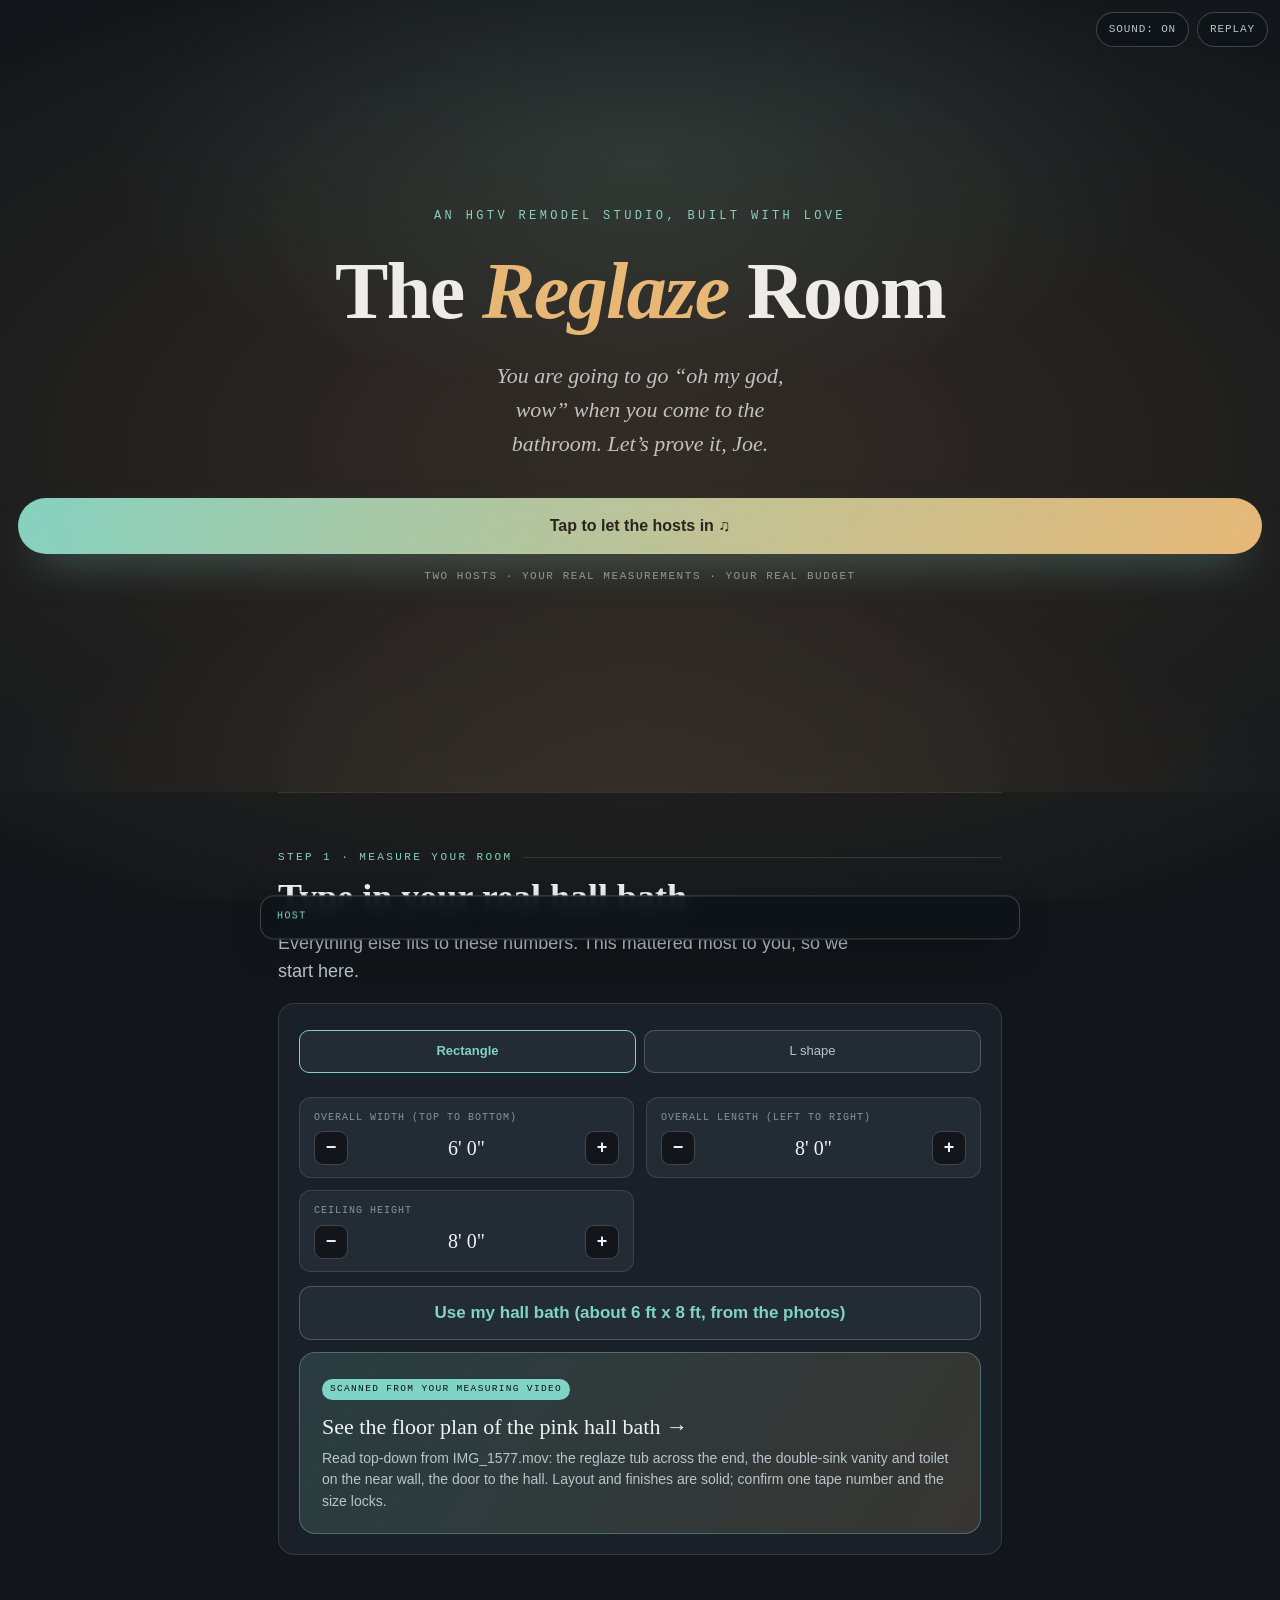
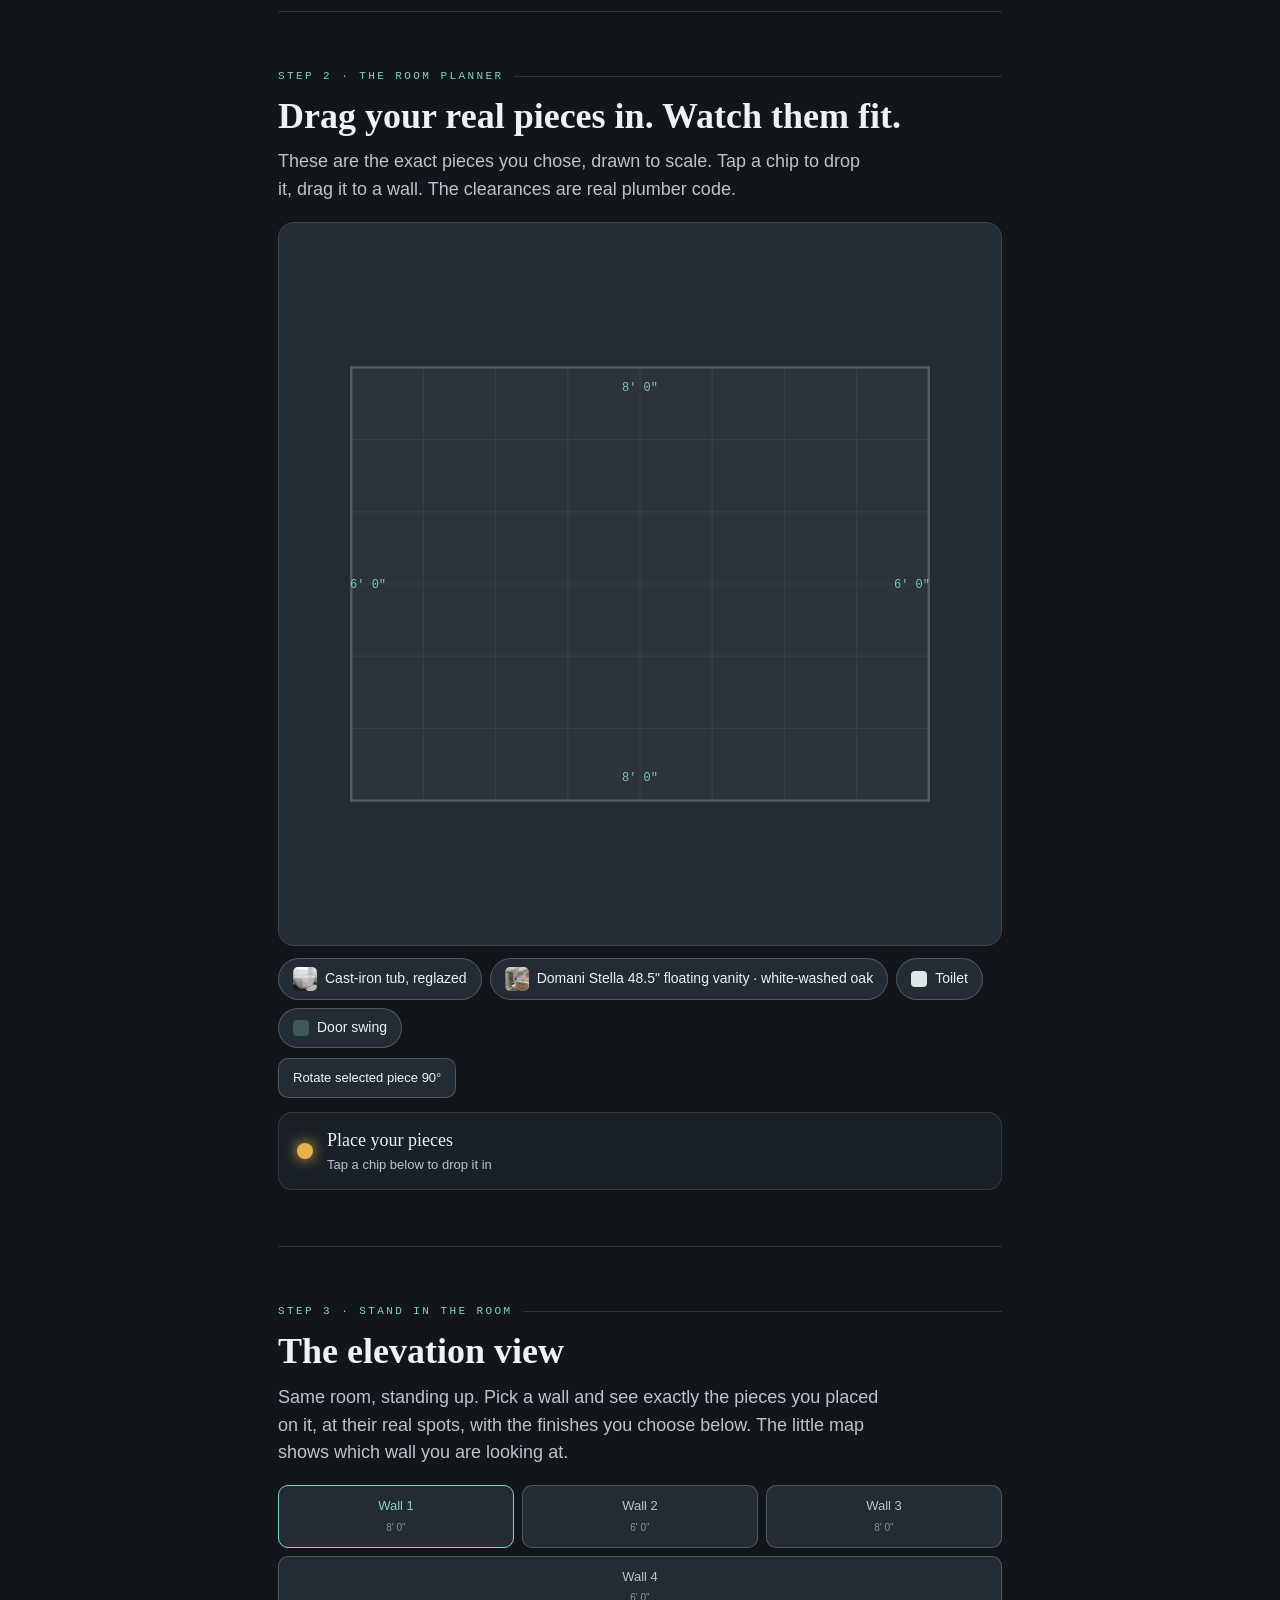
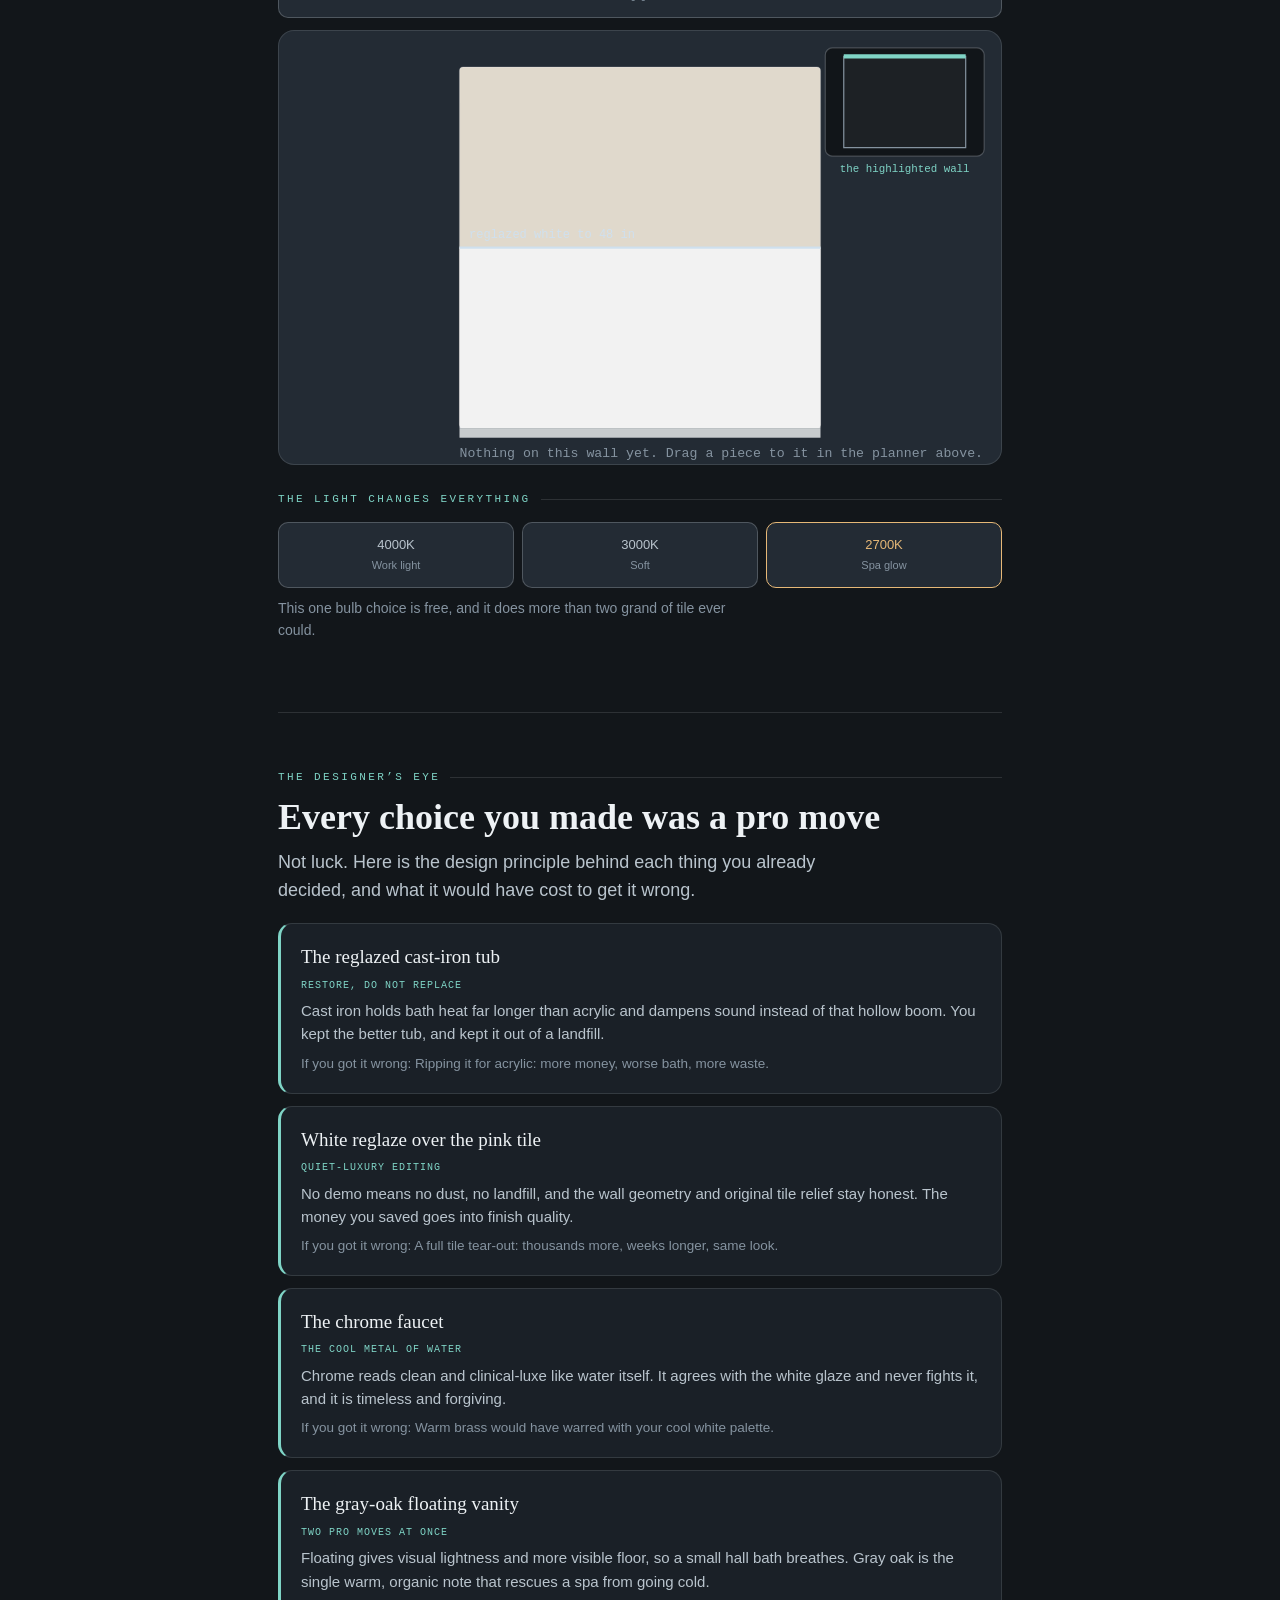
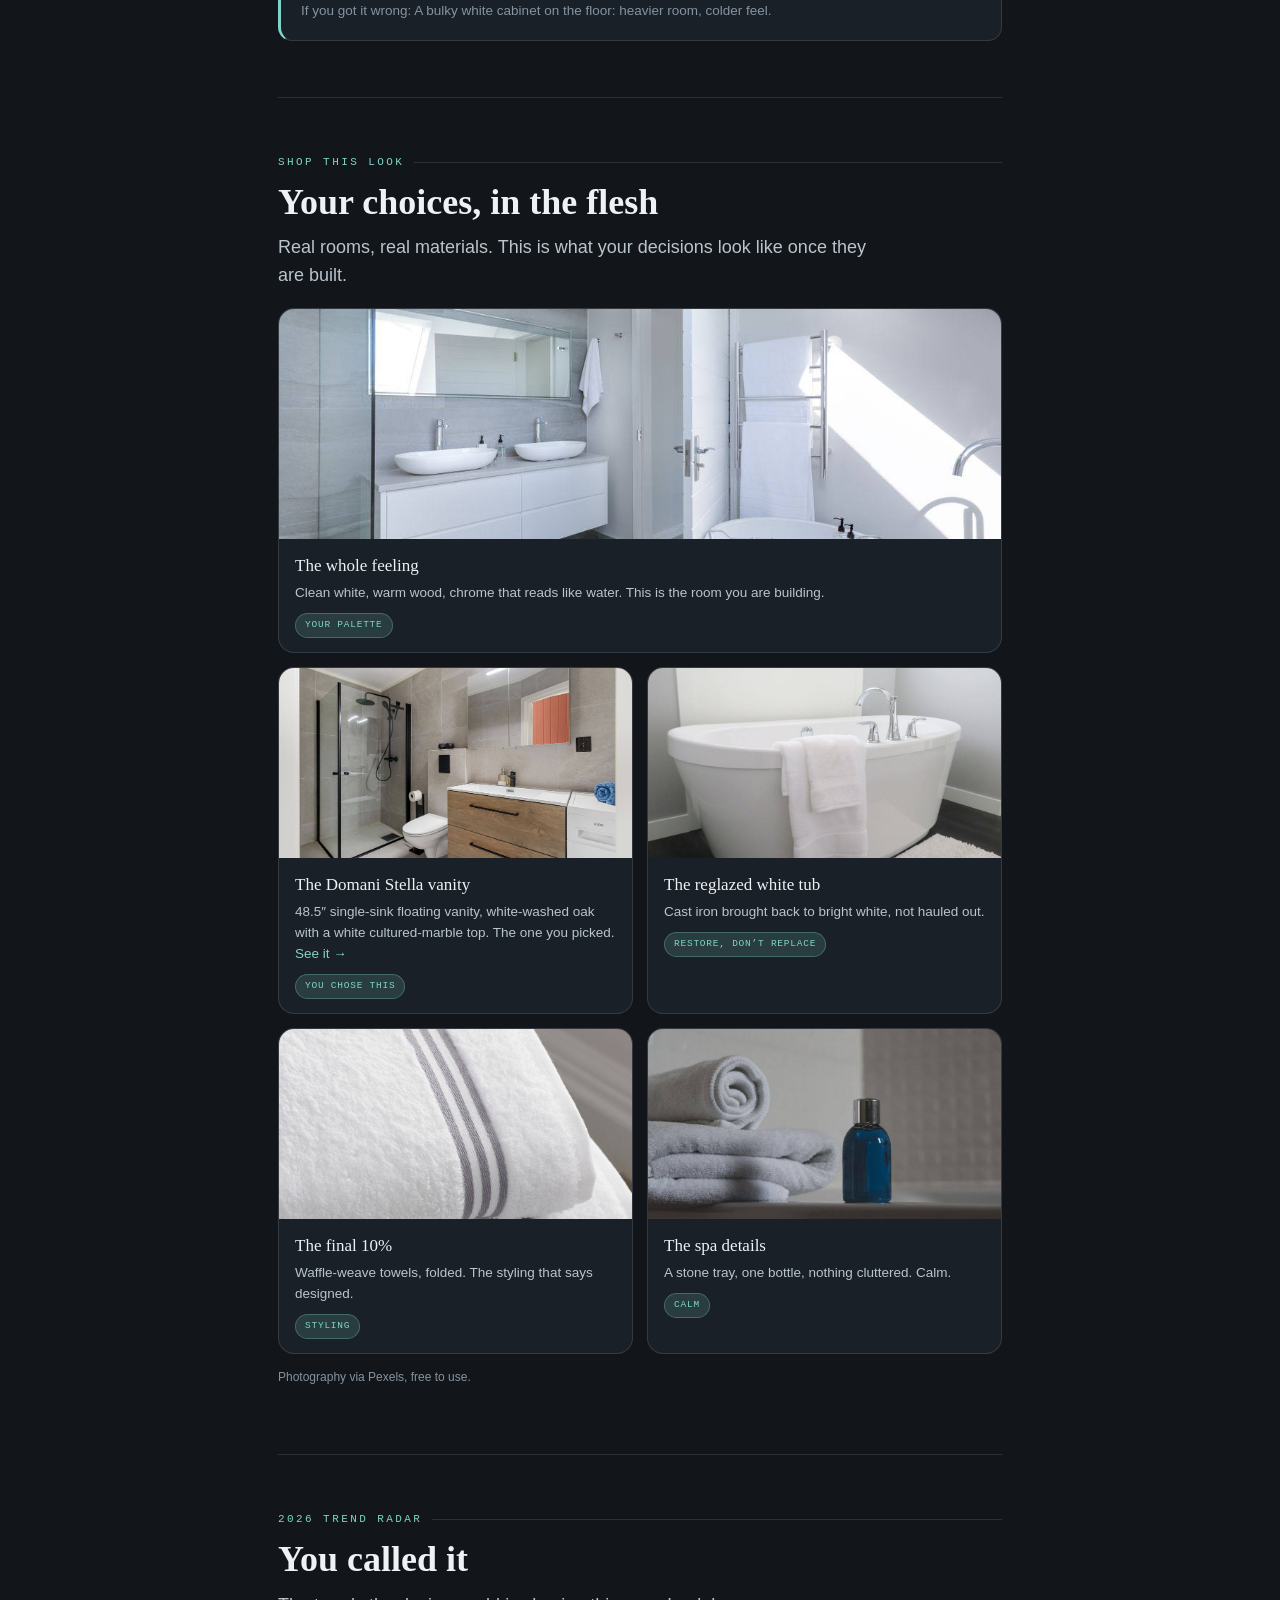
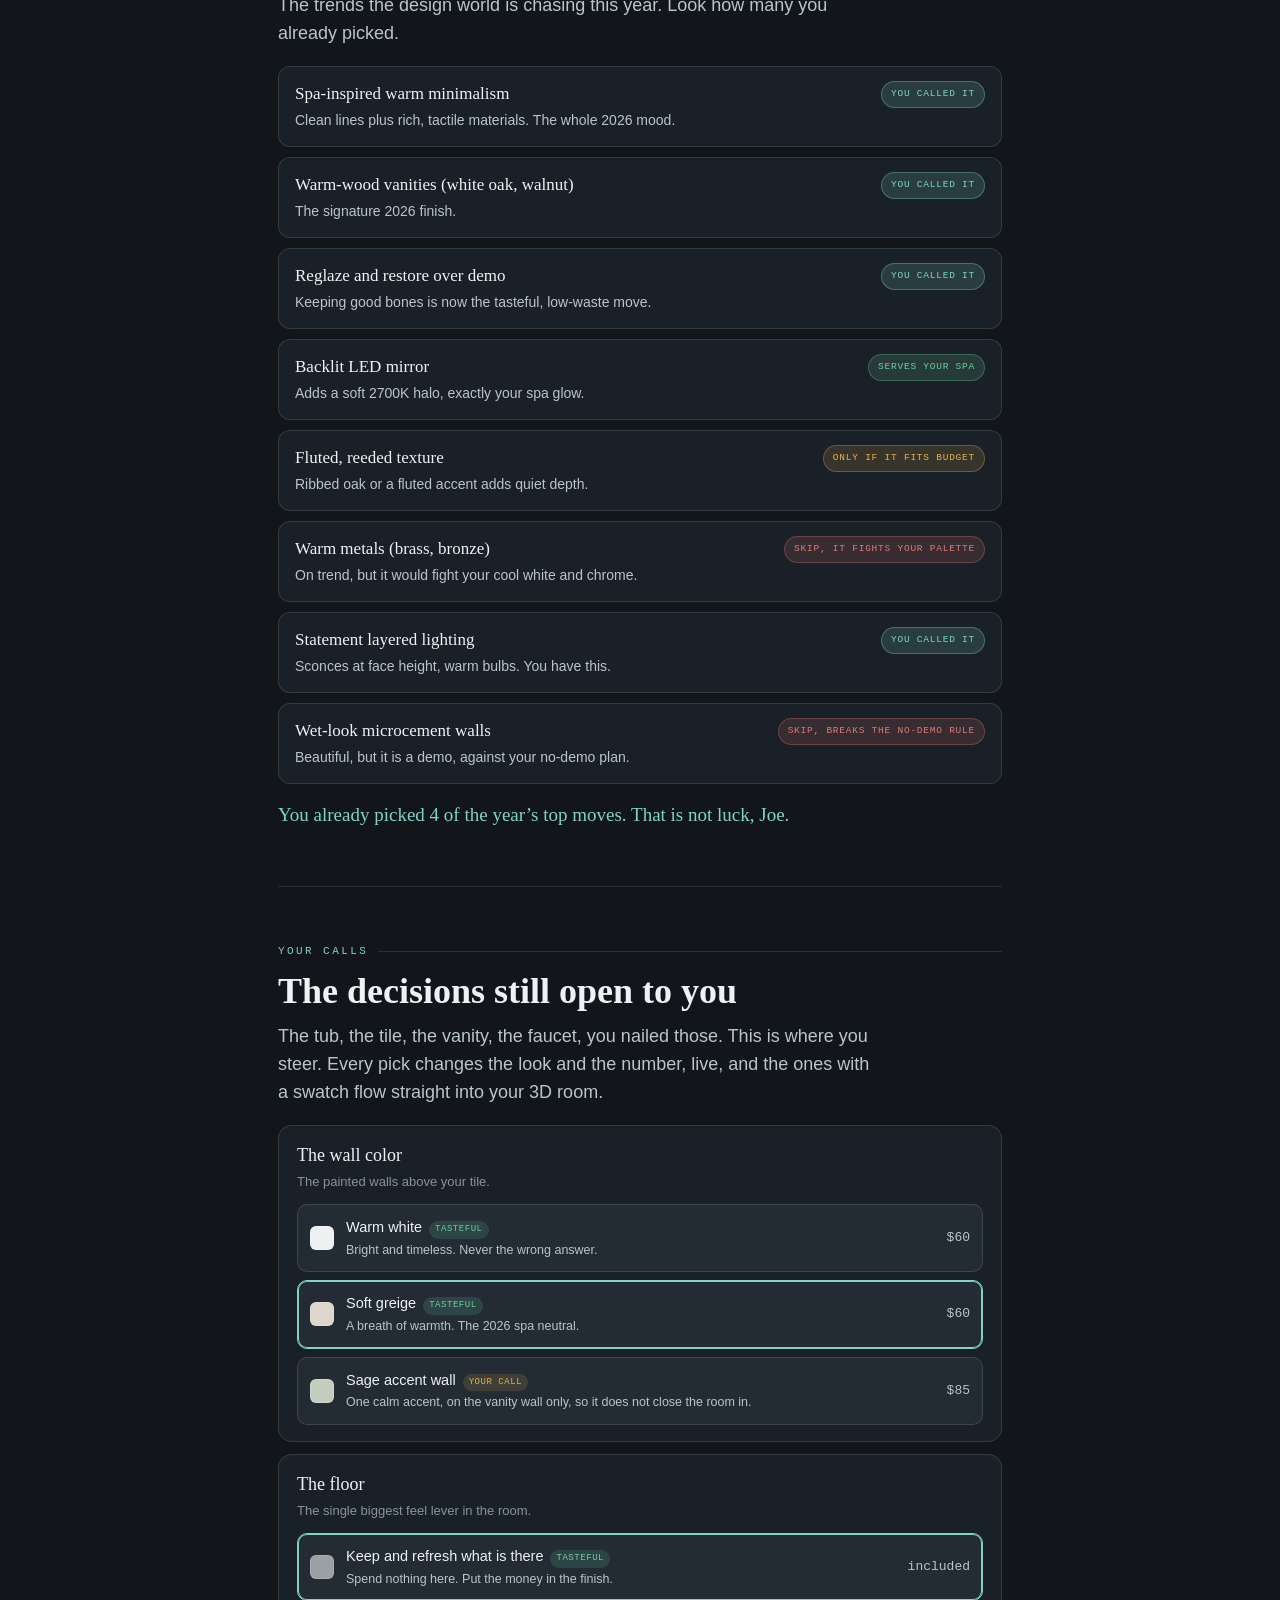
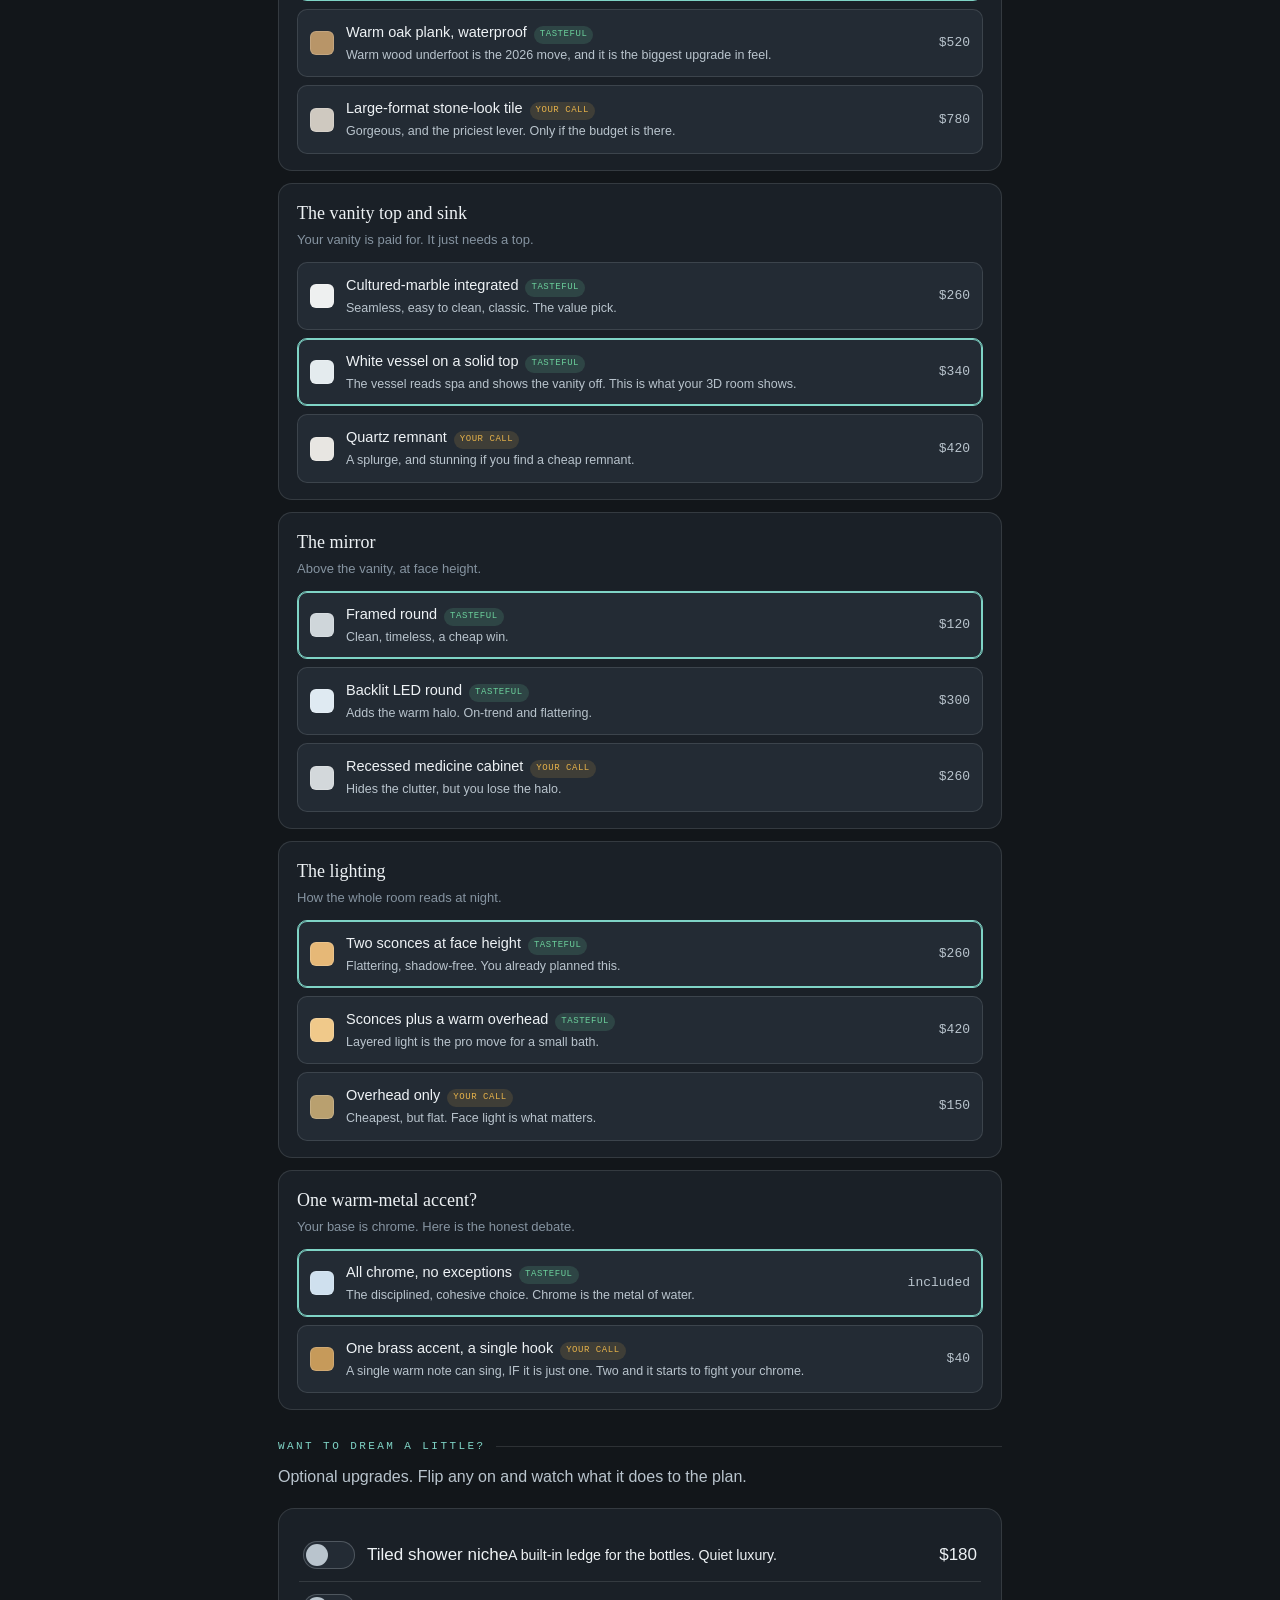
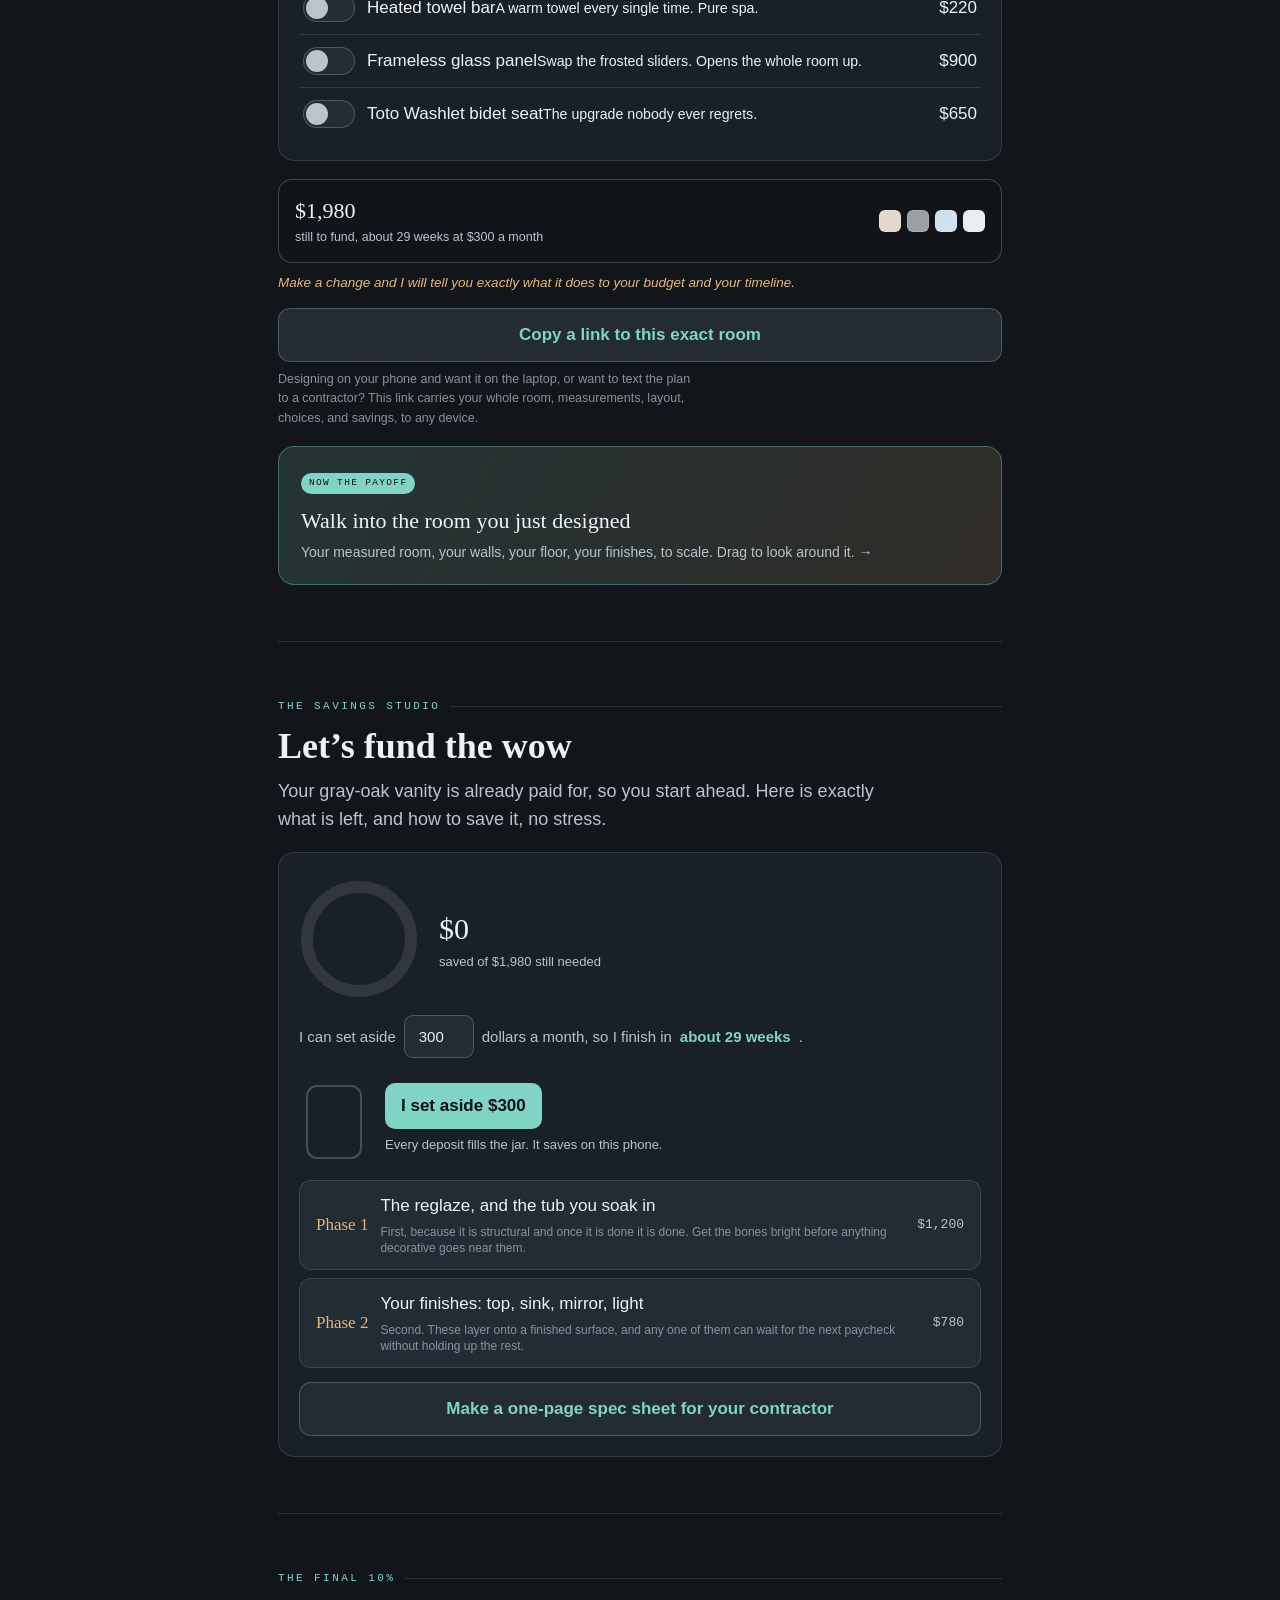
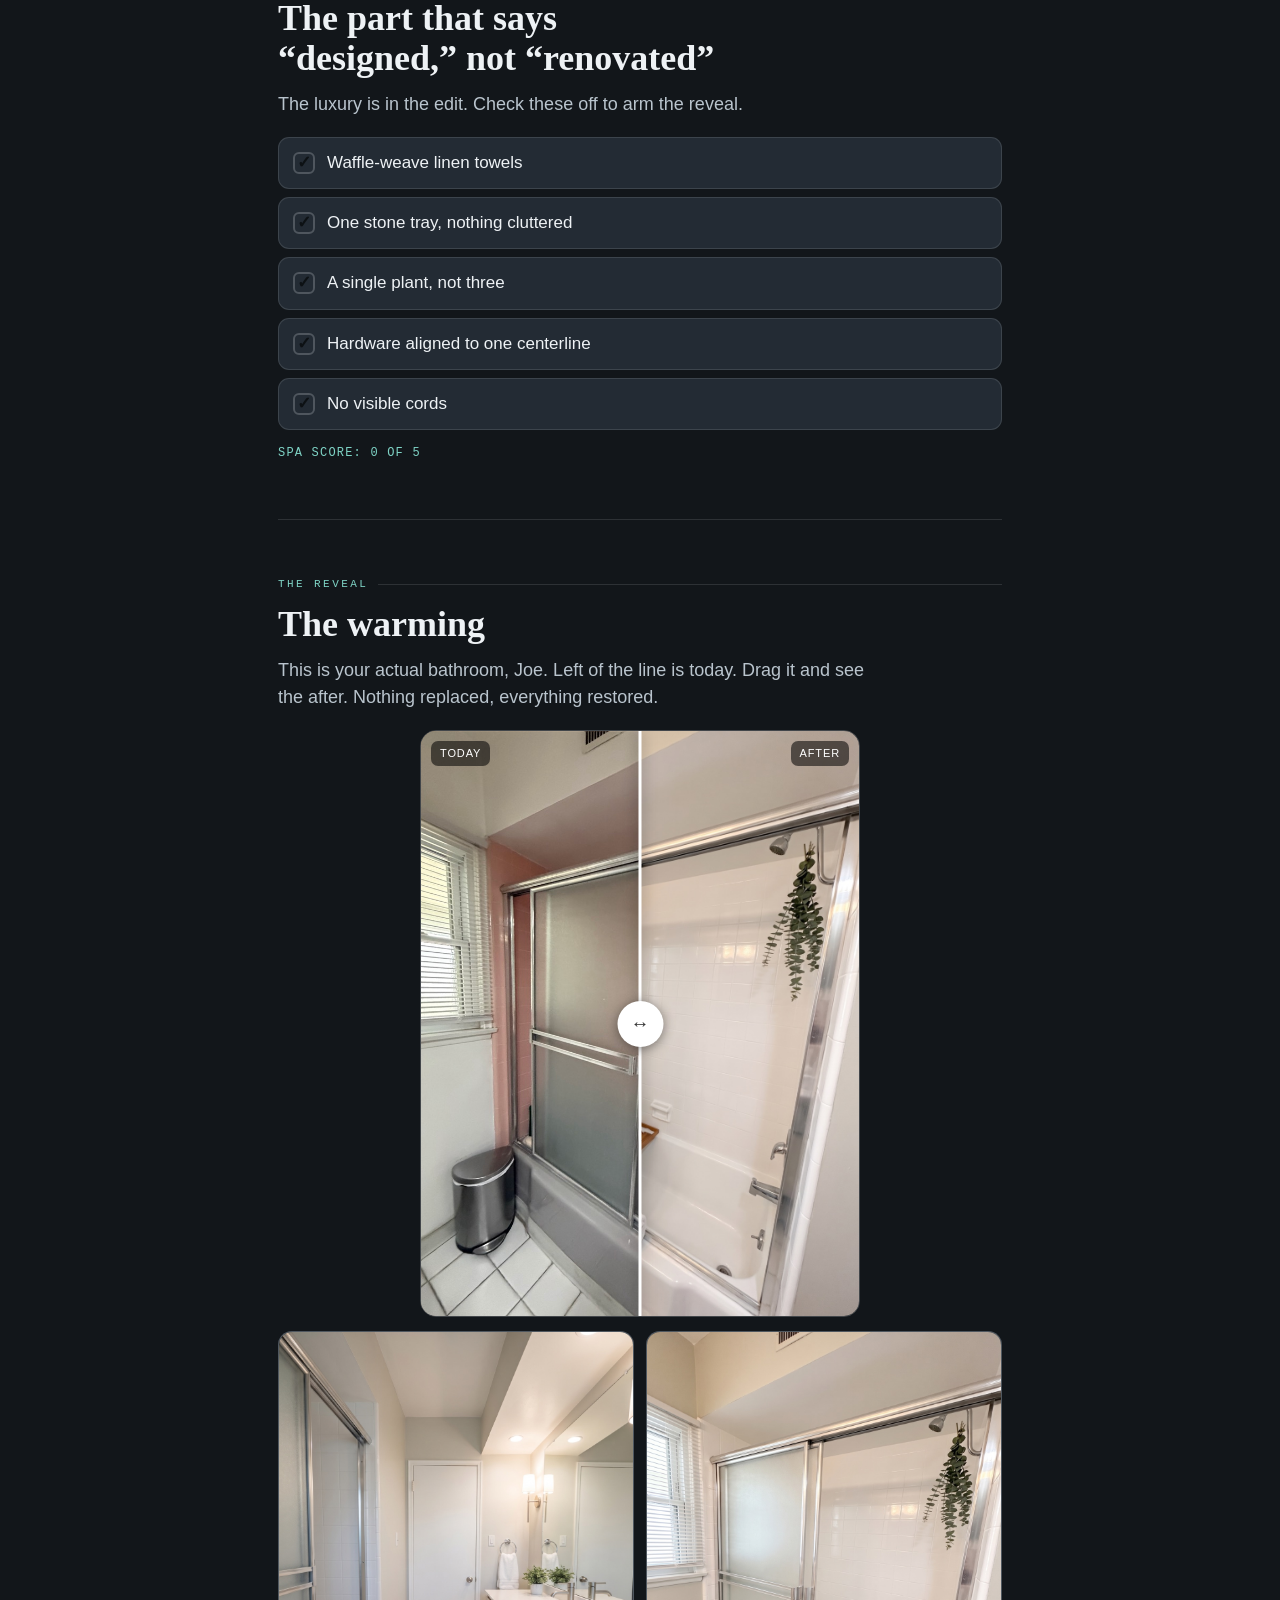
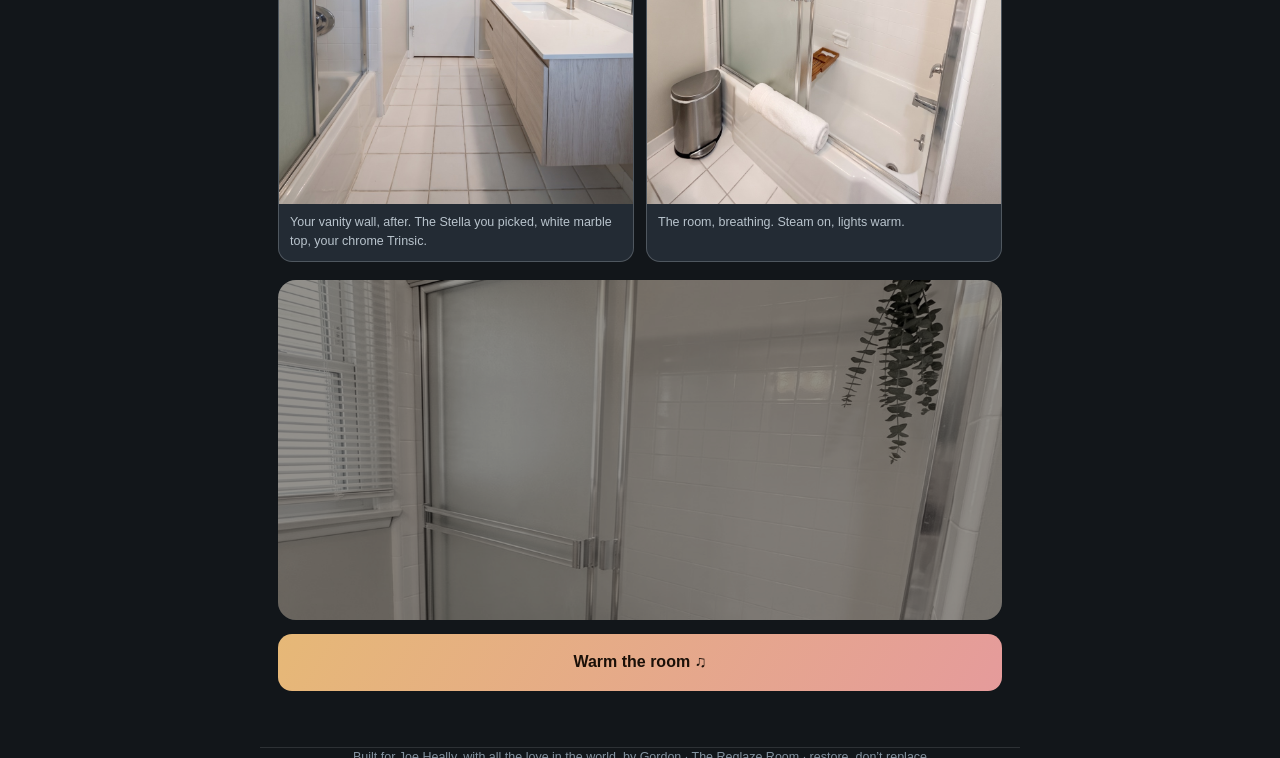
==== index.html @ ed765af7 "Real-dims pass: tile wainscot walls (no floating trim ring), tub wears its silver sliders + shower h" ====
<!DOCTYPE html>
<html lang="en"><head>
<meta charset="UTF-8">
<meta name="viewport" content="width=device-width, initial-scale=1, viewport-fit=cover">
<title>The Reglaze Room · Joe's Hall Bath</title>
<style>
  :root{
    --serif:"Iowan Old Style","Palatino Linotype",Palatino,Georgia,serif;
    --body:-apple-system,BlinkMacSystemFont,"Segoe UI","Helvetica Neue",Arial,sans-serif;
    --mono:ui-monospace,"SF Mono",Menlo,Consolas,monospace;
    --ground:#12161a; --ground-2:#1a2027; --ground-3:#232b34; --ink:#eef2f5; --ink-soft:#b9c4cd; --ink-faint:#8593a0;
    --chrome:#cfe0ee; --oak:#b89568; --oakd:#8f6f47; --white:#f4f6f7; --spa:#7fd4c6; --gold:#e6b877; --rose:#e59b9b;
    --line:rgba(238,242,245,0.12); --line2:rgba(238,242,245,0.22);
    --good:#6bcf9b; --warn:#e6b24a; --bad:#e07a72;
    --amb:0;
  }
  *{box-sizing:border-box}
  html{scroll-behavior:smooth;-webkit-text-size-adjust:100%}
  body{margin:0;background:var(--ground);color:var(--ink);font-family:var(--body);font-size:17px;line-height:1.55;-webkit-font-smoothing:antialiased;overflow-x:hidden}
  .wrap{max-width:760px;margin:0 auto;padding:0 18px}
  h1,h2,h3{font-family:var(--serif);font-weight:600;line-height:1.1;margin:0;text-wrap:balance}
  p{max-width:60ch}
  button{font:inherit;cursor:pointer}
  .eyebrow{font-family:var(--mono);font-size:11px;letter-spacing:0.22em;text-transform:uppercase;color:var(--spa);display:flex;align-items:center;gap:10px}
  .eyebrow::after{content:"";flex:1;height:1px;background:var(--line)}

  .hero{min-height:88vh;display:flex;flex-direction:column;justify-content:center;text-align:center;padding:70px 18px;
    background:radial-gradient(ellipse 70% 50% at 50% 20%,rgba(127,212,198,0.14),transparent 60%),radial-gradient(ellipse 90% 60% at 50% 110%,rgba(230,184,119,0.14),transparent 62%)}
  .hero .kick{font-family:var(--mono);font-size:12px;letter-spacing:0.28em;text-transform:uppercase;color:var(--spa);margin-bottom:22px}
  .hero h1{font-size:clamp(42px,11vw,80px);letter-spacing:-0.02em}
  .hero h1 em{font-style:italic;color:var(--gold)}
  .hero .sub{font-family:var(--serif);font-style:italic;font-size:clamp(17px,2.4vw,22px);color:var(--ink-soft);margin:24px auto 0;max-width:30ch}
  .letin{margin-top:36px;background:linear-gradient(120deg,var(--spa),var(--gold));color:#0d1114;border:none;border-radius:40px;padding:16px 30px;font-weight:700;font-size:16px;box-shadow:0 20px 44px -18px rgba(127,212,198,0.5)}
  .letin:active{transform:scale(0.97)}
  .muted{margin-top:14px;font-family:var(--mono);font-size:11px;letter-spacing:0.14em;text-transform:uppercase;color:var(--ink-faint)}

  section.mv{padding:56px 0;border-top:1px solid var(--line)}
  .mv h2{font-size:clamp(25px,5vw,36px);margin-top:12px}
  .mv .lede{color:var(--ink-soft);font-size:18px;margin-top:12px}
  .card{background:var(--ground-2);border:1px solid var(--line);border-radius:16px;padding:20px;margin-top:18px}

  .steppers{display:grid;grid-template-columns:1fr 1fr;gap:12px;margin-top:6px}
  .stp{background:var(--ground-3);border:1px solid var(--line);border-radius:12px;padding:12px 14px}
  .stp label{font-family:var(--mono);font-size:10px;letter-spacing:0.1em;text-transform:uppercase;color:var(--ink-faint);display:block}
  .stp .row{display:flex;align-items:center;gap:8px;margin-top:6px}
  .stp button{width:34px;height:34px;border-radius:9px;border:1px solid var(--line2);background:var(--ground);color:var(--ink);font-size:18px;font-weight:700}
  .stp .val{flex:1;text-align:center;font-family:var(--serif);font-size:20px;font-variant-numeric:tabular-nums}
  .shaperow{display:flex;gap:8px;margin-bottom:12px}
  .shapebtn{flex:1;background:var(--ground-3);border:1px solid var(--line2);border-radius:10px;padding:10px;color:var(--ink-soft);font-size:13px;cursor:pointer;text-align:center}
  .shapebtn[data-on="1"]{color:var(--spa);border-color:var(--spa);font-weight:700}
  .cornerrow{display:flex;gap:6px;margin:0 0 12px}
  .cornerbtn{flex:1;background:var(--ground-3);border:1px solid var(--line2);border-radius:8px;padding:7px;color:var(--ink-faint);font-family:var(--mono);font-size:10px;cursor:pointer;text-align:center}
  .cornerbtn[data-on="1"]{color:var(--spa);border-color:var(--spa)}
  .preset{margin-top:14px;width:100%;background:var(--ground-3);border:1px solid var(--line2);border-radius:12px;padding:13px;color:var(--spa);font-weight:600}

  .plannerwrap{position:relative;margin-top:16px;border-radius:16px;overflow:hidden;background:var(--ground-3);border:1px solid var(--line)}
  #plan,#elev{display:block;width:100%;height:auto;touch-action:none}
  .tools{display:flex;flex-wrap:wrap;gap:8px;margin-top:12px}
  .chip{display:flex;align-items:center;gap:8px;background:var(--ground-3);border:1px solid var(--line2);border-radius:30px;padding:8px 14px;font-size:14px;color:var(--ink)}
  .chip .sw{width:16px;height:16px;border-radius:4px;flex:none}
  .chip[data-on="1"]{border-color:var(--spa);box-shadow:0 0 0 1px var(--spa) inset}
  .rotbtn{margin-top:10px;background:var(--ground-3);border:1px solid var(--line2);border-radius:10px;padding:9px 14px;color:var(--ink);font-size:13px}
  .fitometer{margin-top:14px;display:flex;align-items:center;gap:14px;background:var(--ground-2);border:1px solid var(--line);border-radius:14px;padding:14px 18px}
  .fitometer .dot{width:16px;height:16px;border-radius:50%;background:var(--warn);flex:none;box-shadow:0 0 14px var(--warn)}
  .fitometer.ok .dot{background:var(--good);box-shadow:0 0 16px var(--good)}
  .fitometer.bad .dot{background:var(--bad);box-shadow:0 0 16px var(--bad)}
  .fitometer .t{font-family:var(--serif);font-size:18px}
  .fitometer .s{font-size:13px;color:var(--ink-soft)}

  .wallpick{display:flex;gap:8px;margin-top:6px}
  .wallpick button{flex:1;background:var(--ground-3);border:1px solid var(--line2);border-radius:10px;padding:10px;color:var(--ink-soft);font-size:13px}
  .wallpick button[data-on="1"]{color:var(--spa);border-color:var(--spa)}

  .eyecards{display:grid;grid-template-columns:1fr;gap:12px;margin-top:16px}
  .eyecard{background:var(--ground-2);border:1px solid var(--line);border-left:3px solid var(--spa);border-radius:14px;padding:18px 20px}
  .eyecard .h{font-family:var(--serif);font-size:19px}
  .eyecard .pr{font-family:var(--mono);font-size:10px;letter-spacing:0.1em;text-transform:uppercase;color:var(--spa);margin:6px 0}
  .eyecard .why{color:var(--ink-soft);font-size:15px}
  .eyecard .cost{color:var(--ink-faint);font-size:13.5px;margin-top:8px}

  .temp{display:flex;gap:8px;margin-top:14px}
  .temp button{flex:1;background:var(--ground-3);border:1px solid var(--line2);border-radius:10px;padding:12px;color:var(--ink-soft);font-size:13px;text-align:center}
  .temp button[data-on="1"]{color:var(--gold);border-color:var(--gold)}

  .ring{display:flex;align-items:center;gap:20px;margin-top:6px}
  .ring svg{flex:none}
  .ring .info .big{font-family:var(--serif);font-size:30px}
  .ring .info .lbl{font-size:13px;color:var(--ink-soft)}
  .solver{display:flex;flex-wrap:wrap;gap:8px;margin-top:16px;align-items:center;font-size:15px;color:var(--ink-soft)}
  .solver input{background:var(--ground-3);border:1px solid var(--line2);border-radius:9px;padding:9px 11px;color:var(--ink);width:70px;font:inherit;text-align:center}
  .jar{margin-top:16px;display:flex;align-items:center;gap:16px}
  .depbtn{background:var(--spa);color:#0d1114;border:none;border-radius:10px;padding:10px 16px;font-weight:700}
  .ladder{margin-top:16px;display:flex;flex-direction:column;gap:8px}
  .rung{display:grid;grid-template-columns:auto 1fr auto;gap:12px;align-items:center;padding:12px 16px;background:var(--ground-3);border:1px solid var(--line);border-radius:12px}
  .rung.funded{border-color:var(--good)}
  .rung .n{font-family:var(--serif);color:var(--gold)}
  .rung .amt{font-family:var(--mono);font-size:13px;color:var(--ink-soft)}

  .line{display:grid;grid-template-columns:auto 1fr auto;gap:12px;align-items:center;padding:12px 4px;border-top:1px solid var(--line)}
  .line:first-child{border-top:none}
  .line .name{font-size:15px}
  .line .name small{display:block;color:var(--ink-faint);font-size:12px}
  .line .price{font-family:var(--mono);font-variant-numeric:tabular-nums;color:var(--ink-soft);text-align:right}
  .toggle{width:52px;height:28px;border-radius:16px;background:var(--ground-3);border:1px solid var(--line2);position:relative;flex:none}
  .toggle::after{content:"";position:absolute;top:2px;left:2px;width:22px;height:22px;border-radius:50%;background:var(--ink-soft);transition:transform .2s}
  .toggle[data-on="1"]{background:var(--spa)}
  .toggle[data-on="1"]::after{transform:translateX(24px);background:#0d1114}

  .decision{background:var(--ground-2);border:1px solid var(--line);border-radius:14px;padding:16px 18px;margin-top:12px}
  .decision .dq{font-family:var(--serif);font-size:18px}
  .decision .dn{font-size:13px;color:var(--ink-faint);margin-top:2px}
  .opts{display:flex;flex-direction:column;gap:8px;margin-top:12px}
  .opt{display:grid;grid-template-columns:auto 1fr auto;gap:12px;align-items:center;padding:11px 12px;border-radius:10px;border:1px solid var(--line);background:var(--ground-3);cursor:pointer}
  .opt[data-on="1"]{border-color:var(--spa);box-shadow:0 0 0 1px var(--spa) inset}
  .opt .osw{width:24px;height:24px;border-radius:6px;flex:none;border:1px solid rgba(255,255,255,0.15)}
  .opt .ol{font-size:14.5px}
  .opt .od{font-size:12.5px;color:var(--ink-soft);margin-top:2px}
  .opt .op{font-family:var(--mono);font-size:13px;color:var(--ink-soft);text-align:right;white-space:nowrap}
  .vb{display:inline-block;margin-left:7px;font-family:var(--mono);font-size:9px;letter-spacing:0.06em;text-transform:uppercase;padding:2px 6px;border-radius:10px;vertical-align:1px}
  .vb.green{background:rgba(107,207,155,0.16);color:var(--good)} .vb.amber{background:rgba(230,178,74,0.14);color:var(--warn)}
  .upg{display:grid;grid-template-columns:auto 1fr auto;gap:12px;align-items:center;padding:12px 4px;border-top:1px solid var(--line)}
  .upg:first-child{border-top:none}
  .planbar{position:sticky;top:8px;z-index:4;background:rgba(18,22,26,0.94);backdrop-filter:blur(10px);border:1px solid var(--line2);border-radius:14px;padding:14px 16px;margin-top:18px;display:flex;justify-content:space-between;align-items:center;gap:12px;flex-wrap:wrap}
  .planbar .pt{font-family:var(--serif);font-size:22px} .planbar .ps{font-size:12.5px;color:var(--ink-soft)}
  .palette{display:flex;gap:6px} .palette span{width:22px;height:22px;border-radius:6px;border:1px solid rgba(255,255,255,0.18)}
  .impact{font-size:13.5px;color:var(--gold);min-height:20px;margin-top:10px;font-style:italic}
  .trend{display:grid;grid-template-columns:1fr auto;gap:12px;align-items:start;padding:14px 16px;background:var(--ground-2);border:1px solid var(--line);border-radius:12px;margin-top:10px}
  .trend .tn{font-family:var(--serif);font-size:17px}
  .trend .td{font-size:14px;color:var(--ink-soft);margin-top:3px}
  .badge{font-family:var(--mono);font-size:9.5px;letter-spacing:0.08em;text-transform:uppercase;padding:5px 9px;border-radius:20px;white-space:nowrap;height:fit-content}
  .b-green{background:rgba(107,207,155,0.16);color:var(--good);border:1px solid rgba(107,207,155,0.3)}
  .b-amber{background:rgba(230,178,74,0.14);color:var(--warn);border:1px solid rgba(230,178,74,0.3)}
  .b-red{background:rgba(224,122,114,0.14);color:var(--bad);border:1px solid rgba(224,122,114,0.3)}
  .b-called{background:rgba(127,212,198,0.16);color:var(--spa);border:1px solid rgba(127,212,198,0.35)}

  .checklist{margin-top:12px;display:flex;flex-direction:column;gap:8px}
  .chk{display:flex;align-items:center;gap:12px;padding:12px 14px;background:var(--ground-3);border:1px solid var(--line);border-radius:11px;cursor:pointer}
  .chk .box{width:22px;height:22px;border-radius:6px;border:2px solid var(--line2);flex:none;display:flex;align-items:center;justify-content:center;color:#0d1114;font-weight:800}
  .chk.on .box{background:var(--spa);border-color:var(--spa)}
  .chk.on .t{text-decoration:line-through;color:var(--ink-faint)}
  .spascore{margin-top:14px;font-family:var(--mono);font-size:12px;letter-spacing:0.1em;text-transform:uppercase;color:var(--spa)}

  .reveal{position:relative;border-radius:18px;overflow:hidden;margin-top:18px;min-height:340px;background:linear-gradient(180deg,#161b1f,#20272d)}
  .reveal .room{position:absolute;inset:0;transition:filter 2.2s ease;background:url("assets/after_tub.jpg") center 42%/cover no-repeat;filter:grayscale(.55) brightness(.55) sepia(.12)}
  .reveal.warm .room{filter:none}
  .reveal .note{position:absolute;inset:0;display:flex;align-items:center;justify-content:center;padding:34px;text-align:center;opacity:0;transition:opacity 1.6s ease 1s}
  .reveal.warm .note{opacity:1}
  .reveal .note .n{font-family:var(--serif);font-style:italic;font-size:clamp(18px,3.2vw,24px);color:#2a2018;max-width:26ch;line-height:1.4;text-shadow:0 1px 12px rgba(255,255,255,0.6)}
  .revealbtn{margin-top:14px;width:100%;background:linear-gradient(120deg,var(--gold),var(--rose));color:#1a1008;border:none;border-radius:14px;padding:16px;font-weight:700;font-size:16px}

  .ba2{position:relative;border-radius:16px;overflow:hidden;margin:14px auto 0;aspect-ratio:3/4;max-width:440px;user-select:none;touch-action:none;cursor:ew-resize;border:1px solid var(--line2)}
  .ba2>img,.ba2 .a img{position:absolute;inset:0;width:100%;height:100%;object-fit:cover;display:block}
  .ba2 .a{position:absolute;inset:0}
  .ba2 .handle{position:absolute;top:0;bottom:0;width:3px;background:#fff;box-shadow:0 0 14px rgba(0,0,0,.55);transform:translateX(-1.5px)}
  .ba2 .grip{position:absolute;top:50%;left:50%;transform:translate(-50%,-50%);width:46px;height:46px;border-radius:50%;background:#fff;color:#333;display:grid;place-items:center;font-size:19px;box-shadow:0 2px 12px rgba(0,0,0,.45)}
  .ba2 .tag{position:absolute;top:10px;font-size:11px;letter-spacing:.08em;text-transform:uppercase;background:rgba(0,0,0,.55);color:#fff;padding:4px 9px;border-radius:7px;pointer-events:none}
  .ba2 .tagb{left:10px}.ba2 .taga{right:10px}
  .aftercards{display:grid;grid-template-columns:1fr 1fr;gap:12px;margin-top:14px}
  @media(max-width:640px){.aftercards{grid-template-columns:1fr}}
  .aftercards figure{margin:0;border-radius:14px;overflow:hidden;border:1px solid var(--line2);background:var(--ground-3)}
  .aftercards img,.aftercards video{width:100%;display:block;aspect-ratio:3/4;object-fit:cover}
  .aftercards figcaption{font-size:12.5px;color:var(--ink-soft);padding:9px 11px}
  .batoggle{margin-top:10px;width:100%;background:var(--ground-3);border:1px solid var(--line2);border-radius:12px;padding:12px;color:var(--ink)}

  #lt{position:fixed;left:0;right:0;bottom:0;z-index:60;pointer-events:none;padding:0 14px 14px}
  #lt .box{max-width:760px;margin:0 auto;transform:translateY(120%);transition:transform .4s cubic-bezier(.2,1,.3,1);background:rgba(15,20,24,0.92);border:1px solid var(--line2);border-radius:14px;padding:12px 16px;backdrop-filter:blur(8px);box-shadow:0 12px 40px -14px rgba(0,0,0,0.7)}
  #lt.show .box{transform:none}
  #lt .who{font-family:var(--mono);font-size:10px;letter-spacing:0.14em;text-transform:uppercase;margin-bottom:3px}
  #lt .who.host{color:var(--spa)} #lt .who.heart{color:var(--rose)}
  #lt .txt{font-size:15.5px;color:var(--ink)}
  #ctrls{position:fixed;top:12px;right:12px;z-index:61;display:flex;gap:8px}
  #ctrls button{background:rgba(15,20,24,0.85);border:1px solid var(--line2);border-radius:20px;padding:8px 12px;color:var(--ink-soft);font-family:var(--mono);font-size:11px;letter-spacing:0.08em;text-transform:uppercase}

  .room3dcta{display:block;margin-top:18px;text-decoration:none;color:var(--ink);border-radius:16px;padding:20px 22px;
    background:linear-gradient(120deg,rgba(127,212,198,0.16),rgba(230,184,119,0.14));border:1px solid rgba(127,212,198,0.35)}
  .room3dcta .rc-k{display:inline-block;font-family:var(--mono);font-size:9.5px;letter-spacing:0.14em;text-transform:uppercase;color:#0d1114;background:var(--spa);padding:3px 8px;border-radius:20px}
  .room3dcta .rc-t{display:block;font-family:var(--serif);font-size:22px;margin-top:10px}
  .room3dcta .rc-d{display:block;font-size:14px;color:var(--ink-soft);margin-top:4px}
  .room3dcta:active{transform:scale(0.99)}
  .gallery{display:grid;grid-template-columns:1fr 1fr;gap:14px;margin-top:16px}
  .gallery .g{border-radius:16px;overflow:hidden;background:var(--ground-2);border:1px solid var(--line)}
  .gallery .g.wide{grid-column:span 2}
  .gallery .g img{display:block;width:100%;height:190px;object-fit:cover;background:var(--ground-3)}
  .gallery .g.wide img{height:230px}
  .gallery .g .cap{padding:14px 16px}
  .gallery .g .cap .t{font-family:var(--serif);font-size:17px}
  .gallery .g .cap .d{font-size:13.5px;color:var(--ink-soft);margin-top:4px}
  .chip2{display:inline-block;margin-top:9px;font-family:var(--mono);font-size:9.5px;letter-spacing:0.08em;text-transform:uppercase;padding:4px 9px;border-radius:20px;background:rgba(127,212,198,0.16);color:var(--spa);border:1px solid rgba(127,212,198,0.3)}
  @media(max-width:520px){.gallery{grid-template-columns:1fr}.gallery .g.wide{grid-column:span 1}}
  footer{border-top:1px solid var(--line);padding:26px 0 90px;text-align:center;color:var(--ink-faint);font-size:12.5px}
  .warmveil{position:fixed;inset:0;z-index:2;pointer-events:none;background:radial-gradient(ellipse 120% 90% at 50% 50%,rgba(255,180,110,0.14),transparent 70%);opacity:var(--amb);transition:opacity 1s}
  #specwrap{display:none;margin-top:14px}
  #specwrap.show{display:block}
  .spec{background:var(--ground-2);border:1px solid var(--line);border-radius:14px;padding:22px 20px}
  .spec .meta{font-family:var(--mono);font-size:10px;letter-spacing:0.12em;text-transform:uppercase;color:var(--ink-faint)}
  .spec h3{font-family:var(--serif);font-size:19px;margin:6px 0 2px}
  .spec table{width:100%;border-collapse:collapse;margin-top:14px;font-size:13.5px}
  .spec caption{caption-side:top;text-align:left;font-family:var(--mono);font-size:10px;letter-spacing:0.08em;text-transform:uppercase;color:var(--spa);padding-bottom:4px}
  .spec th{text-align:left;padding:6px 8px;border-bottom:1px solid var(--line2);font-family:var(--mono);font-size:9.5px;letter-spacing:0.06em;text-transform:uppercase;color:var(--ink-faint)}
  .spec td{padding:6px 8px;border-bottom:1px solid var(--line);vertical-align:top}
  .spec td.num{font-family:var(--mono);font-variant-numeric:tabular-nums;text-align:right;white-space:nowrap}
  .spec .lock{font-size:12px;color:var(--ink-faint);margin-top:14px}
  @media print{
    body{background:#fff}
    body *{visibility:hidden!important}
    #specwrap,#specwrap *{visibility:visible!important}
    #specwrap{display:block!important;position:absolute;left:0;top:0;width:100%;margin:0;padding:0}
    #specwrap #printspec{display:none!important}
    .spec{border:none;background:#fff;color:#111;padding:0}
    .spec .meta,.spec .lock,.spec th{color:#555}
    .spec caption{color:#111}
    .spec h3{color:#111}
    .spec td{border-color:#ccc;color:#111}
    .spec th{border-color:#999}
  }
  @media (prefers-reduced-motion:reduce){*{transition:none!important}}
</style>
</head>
<body>
<div class="warmveil"></div>
<div id="ctrls"><button id="mute">Sound: on</button><button id="replay">Replay</button></div>
<div id="lt"><div class="box"><div class="who host" id="ltwho">Host</div><div class="txt" id="lttxt"></div></div></div>

<header class="hero">
  <div class="kick">An HGTV remodel studio, built with love</div>
  <h1>The <em>Reglaze</em> Room</h1>
  <p class="sub">You are going to go &ldquo;oh my god, wow&rdquo; when you come to the bathroom. Let&rsquo;s prove it, Joe.</p>
  <button class="letin" id="letin">Tap to let the hosts in &#9835;</button>
  <div class="muted">Two hosts &middot; your real measurements &middot; your real budget</div>
</header>

<main class="wrap">
  <section class="mv">
    <div class="eyebrow">Step 1 &middot; Measure your room</div>
    <h2>Type in your real hall bath</h2>
    <p class="lede">Everything else fits to these numbers. This mattered most to you, so we start here.</p>
    <div class="card">
      <div class="steppers" id="steppers"></div>
      <button class="preset" id="preset">Use my hall bath (about 6 ft x 8 ft, from the photos)</button>
      <a href="floorplan.html" class="room3dcta" style="margin-top:12px"><span class="rc-k">Scanned from your measuring video</span><span class="rc-t">See the floor plan of the pink hall bath &rarr;</span><span class="rc-d">Read top-down from IMG_1577.mov: the reglaze tub across the end, the double-sink vanity and toilet on the near wall, the door to the hall. Layout and finishes are solid; confirm one tape number and the size locks.</span></a>
    </div>
  </section>

  <section class="mv">
    <div class="eyebrow">Step 2 &middot; The room planner</div>
    <h2>Drag your real pieces in. Watch them fit.</h2>
    <p class="lede">These are the exact pieces you chose, drawn to scale. Tap a chip to drop it, drag it to a wall. The clearances are real plumber code.</p>
    <div class="plannerwrap"><svg id="plan" viewBox="0 0 600 600" role="img" aria-label="To-scale top-down plan of your bathroom"></svg></div>
    <div class="tools" id="tools"></div>
    <button class="rotbtn" id="rotate">Rotate selected piece 90&deg;</button>
    <div class="fitometer" id="fit"><div class="dot"></div><div><div class="t" id="fittitle">Place your pieces</div><div class="s" id="fitsub">Tap a chip below to drop it in</div></div></div>
  </section>

  <section class="mv">
    <div class="eyebrow">Step 3 &middot; Stand in the room</div>
    <h2>The elevation view</h2>
    <p class="lede">Same room, standing up. Pick a wall and see exactly the pieces you placed on it, at their real spots, with the finishes you choose below. The little map shows which wall you are looking at.</p>
    <div class="wallpick" id="wallpick"></div>
    <div class="plannerwrap" style="margin-top:12px"><svg id="elev" viewBox="0 0 600 360" role="img" aria-label="Elevation of the chosen wall"></svg></div>
    <div class="eyebrow" style="margin-top:26px">The light changes everything</div>
    <div class="temp" id="temp"></div>
    <p style="font-size:14px;color:var(--ink-faint);margin-top:10px">This one bulb choice is free, and it does more than two grand of tile ever could.</p>
  </section>

  <section class="mv">
    <div class="eyebrow">The designer&rsquo;s eye</div>
    <h2>Every choice you made was a pro move</h2>
    <p class="lede">Not luck. Here is the design principle behind each thing you already decided, and what it would have cost to get it wrong.</p>
    <div class="eyecards" id="eyecards"></div>
  </section>

  <section class="mv">
    <div class="eyebrow">Shop this look</div>
    <h2>Your choices, in the flesh</h2>
    <p class="lede">Real rooms, real materials. This is what your decisions look like once they are built.</p>
    <div class="gallery">
      <div class="g wide"><img src="assets/spa.jpg" alt="Bright contemporary spa bathroom with wood and white" loading="lazy"><div class="cap"><div class="t">The whole feeling</div><div class="d">Clean white, warm wood, chrome that reads like water. This is the room you are building.</div><span class="chip2">your palette</span></div></div>
      <div class="g"><img src="assets/vanity.jpg" alt="White-washed oak floating vanity" loading="lazy"><div class="cap"><div class="t">The Domani Stella vanity</div><div class="d">48.5&Prime; single-sink floating vanity, white-washed oak with a white cultured-marble top. The one you picked. <a href="https://www.homedepot.com/p/Domani-Stella-49-in-Single-Sink-White-Washed-Oak-Floating-Bath-Vanity-with-White-Cultured-Marble-Top-Assembled-SL48P2-WO/300851618" style="color:var(--spa);text-decoration:none">See it &rarr;</a></div><span class="chip2">you chose this</span></div></div>
      <div class="g"><img src="assets/tub.jpg" alt="Bright white bathtub" loading="lazy"><div class="cap"><div class="t">The reglazed white tub</div><div class="d">Cast iron brought back to bright white, not hauled out.</div><span class="chip2">restore, don’t replace</span></div></div>
      <div class="g"><img src="assets/towels.jpg" alt="Folded waffle spa towels" loading="lazy"><div class="cap"><div class="t">The final 10%</div><div class="d">Waffle-weave towels, folded. The styling that says designed.</div><span class="chip2">styling</span></div></div>
      <div class="g"><img src="assets/spa2.jpg" alt="Spa towels and a bottle on a tub edge" loading="lazy"><div class="cap"><div class="t">The spa details</div><div class="d">A stone tray, one bottle, nothing cluttered. Calm.</div><span class="chip2">calm</span></div></div>
    </div>
    <p style="font-size:12px;color:var(--ink-faint);margin-top:14px">Photography via Pexels, free to use.</p>
  </section>

  <section class="mv">
    <div class="eyebrow">2026 trend radar</div>
    <h2>You called it</h2>
    <p class="lede">The trends the design world is chasing this year. Look how many you already picked.</p>
    <div id="trends"></div>
  </section>

  <section class="mv">
    <div class="eyebrow">Your calls</div>
    <h2>The decisions still open to you</h2>
    <p class="lede">The tub, the tile, the vanity, the faucet, you nailed those. This is where you steer. Every pick changes the look and the number, live, and the ones with a swatch flow straight into your 3D room.</p>
    <div id="decisions"></div>
    <div class="eyebrow" style="margin-top:28px">Want to dream a little?</div>
    <p class="lede" style="font-size:16px;margin-top:10px">Optional upgrades. Flip any on and watch what it does to the plan.</p>
    <div class="card" id="upgrades"></div>
    <div class="planbar"><div><div class="pt" id="plantotal">$0</div><div class="ps" id="planweeks">still to fund</div></div><div class="palette" id="palette"></div></div>
    <div class="impact" id="impact">Make a change and I will tell you exactly what it does to your budget and your timeline.</div>
    <button class="preset" id="sharebtn" style="color:var(--spa)">Copy a link to this exact room</button>
    <p style="font-size:12.5px;color:var(--ink-faint);margin-top:8px">Designing on your phone and want it on the laptop, or want to text the plan to a contractor? This link carries your whole room, measurements, layout, choices, and savings, to any device.</p>
    <a href="room3d.html" class="room3dcta"><span class="rc-k">Now the payoff</span><span class="rc-t">Walk into the room you just designed</span><span class="rc-d">Your measured room, your walls, your floor, your finishes, to scale. Drag to look around it. &rarr;</span></a>
  </section>

  <section class="mv">
    <div class="eyebrow">The savings studio</div>
    <h2>Let&rsquo;s fund the wow</h2>
    <p class="lede">Your gray-oak vanity is already paid for, so you start ahead. Here is exactly what is left, and how to save it, no stress.</p>
    <div class="card">
      <div class="ring">
        <svg width="120" height="120" viewBox="0 0 120 120"><circle cx="60" cy="60" r="52" fill="none" stroke="rgba(255,255,255,0.1)" stroke-width="12"/><circle id="ringfill" cx="60" cy="60" r="52" fill="none" stroke="var(--spa)" stroke-width="12" stroke-linecap="round" transform="rotate(-90 60 60)" stroke-dasharray="327" stroke-dashoffset="327"/></svg>
        <div class="info"><div class="big" id="savedbig">$0</div><div class="lbl">saved of <span id="goalbig">$0</span> still needed</div></div>
      </div>
      <div class="solver">I can set aside <input id="permo" type="number" min="25" step="25" value="300"> dollars a month, so I finish in <b id="finishwk" style="color:var(--spa)">about a while</b>.</div>
      <div class="jar">
        <svg width="70" height="90" viewBox="0 0 70 90"><rect x="8" y="12" width="54" height="72" rx="10" fill="none" stroke="var(--line2)" stroke-width="2"/><clipPath id="jc"><rect x="10" y="14" width="50" height="68" rx="8"/></clipPath><rect id="water" clip-path="url(#jc)" x="10" y="82" width="50" height="0" fill="var(--spa)" opacity="0.55"/></svg>
        <div><button class="depbtn" id="deposit">I set aside $300</button><div style="font-size:13px;color:var(--ink-soft);margin-top:6px" id="jarnote">Every deposit fills the jar. It saves on this phone.</div></div>
      </div>
      <div class="ladder" id="ladder"></div>
      <button class="preset" id="specbtn" style="color:var(--spa)">Make a one-page spec sheet for your contractor</button>
      <div id="specwrap"><div class="spec" id="spec"></div><button class="batoggle" id="printspec">Print, or save as PDF</button></div>
    </div>
  </section>

  <section class="mv">
    <div class="eyebrow">The final 10%</div>
    <h2>The part that says &ldquo;designed,&rdquo; not &ldquo;renovated&rdquo;</h2>
    <p class="lede">The luxury is in the edit. Check these off to arm the reveal.</p>
    <div class="checklist" id="checklist"></div>
    <div class="spascore" id="spascore">Spa score: 0 of 5</div>
  </section>

  <section class="mv">
    <div class="eyebrow">The reveal</div>
    <h2>The warming</h2>
    <p class="lede">This is your actual bathroom, Joe. Left of the line is today. Drag it and see the after. Nothing replaced, everything restored.</p>
    <div class="ba2" id="ba2" role="slider" aria-label="Drag to compare your bathroom today with the finished reglaze">
      <img src="assets/after_tub.jpg" alt="The same view after the reglaze: white tile, white tub, warm spa light">
      <div class="a" id="ba2a"><img src="assets/hall_tub.jpg" alt="Your hall bath today: pink tile, gray tub, sliding glass doors"></div>
      <div class="handle" id="ba2h"><div class="grip">&#8596;</div></div>
      <div class="tag tagb">today</div><div class="tag taga">after</div>
    </div>
    <div class="aftercards">
      <figure><img src="assets/after_vanity.jpg" alt="Your vanity wall after: floating washed-oak vanity, white marble top, chrome faucet, warm sconce light"><figcaption>Your vanity wall, after. The Stella you picked, white marble top, your chrome Trinsic.</figcaption></figure>
      <figure><video autoplay muted loop playsinline preload="metadata" poster="assets/after_tub.jpg" aria-label="The finished room with steam drifting and warm light"><source src="assets/warming.mp4" type="video/mp4"></video><figcaption>The room, breathing. Steam on, lights warm.</figcaption></figure>
    </div>
    <div class="reveal" id="reveal"><div class="room"></div><div class="note"><div class="n" id="revealnote"></div></div></div>
    <button class="revealbtn" id="revealbtn">Warm the room &#9835;</button>
  </section>
</main>

<footer class="wrap">Built for Joe Heally, with all the love in the world, by Gordon &middot; The Reglaze Room &middot; restore, don&rsquo;t replace</footer>

<script>
/* ---------- AUDIO: spa ambience + natural voices ---------- */
var primed=false, muted=false, VHOST=null, VHEART=null, lastLine=null, saidOnce={};
var AC=null, ambGain=null, duckGain=null;
function initAmbience(){
 if(AC||!(window.AudioContext||window.webkitAudioContext))return;
 try{
  AC=new (window.AudioContext||window.webkitAudioContext)();
  duckGain=AC.createGain();duckGain.gain.value=1;
  ambGain=AC.createGain();ambGain.gain.value=0.0;
  ambGain.connect(duckGain);duckGain.connect(AC.destination);
  var lp=AC.createBiquadFilter();lp.type='lowpass';lp.frequency.value=520;lp.connect(ambGain);
  [[146.83,'sine',-5],[220,'triangle',5]].forEach(function(o){
   var osc=AC.createOscillator();osc.type=o[1];osc.frequency.value=o[0];osc.detune.value=o[2];
   var g=AC.createGain();g.gain.value=0.5;osc.connect(g);g.connect(lp);osc.start();});
  var lfo=AC.createOscillator(),lg=AC.createGain();lfo.frequency.value=0.06;lg.gain.value=120;
  lfo.connect(lg);lg.connect(lp.frequency);lfo.start();
  var len=AC.sampleRate*2,buf=AC.createBuffer(1,len,AC.sampleRate),d=buf.getChannelData(0);
  for(var i=0;i<len;i++)d[i]=Math.random()*2-1;
  var nz=AC.createBufferSource();nz.buffer=buf;nz.loop=true;
  var bp=AC.createBiquadFilter();bp.type='bandpass';bp.frequency.value=900;bp.Q.value=0.6;
  var ng=AC.createGain();ng.gain.value=0.05;
  nz.connect(bp);bp.connect(ng);ng.connect(ambGain);nz.start();
  (function drop(){ if(AC&&!muted){var o=AC.createOscillator(),g=AC.createGain();
    o.frequency.setValueAtTime(900+Math.random()*500,AC.currentTime);
    o.frequency.exponentialRampToValueAtTime(400,AC.currentTime+0.18);
    g.gain.setValueAtTime(0.03,AC.currentTime);g.gain.exponentialRampToValueAtTime(0.0001,AC.currentTime+0.5);
    o.connect(g);g.connect(duckGain);o.start();o.stop(AC.currentTime+0.5);}
   setTimeout(drop,7000+Math.random()*9000);})();
  ambGain.gain.setTargetAtTime(0.12,AC.currentTime,3);
 }catch(e){}
}
function duck(on){ if(AC&&duckGain)duckGain.gain.setTargetAtTime(on?0.35:1,AC.currentTime,0.25); }
function scoreVoice(v,wantFemale){
 var n=(v.name||'').toLowerCase(),lang=(v.lang||'').toLowerCase(),sc=0;
 if(lang.indexOf('en')!==0)return -1;
 if(/premium/.test(n))sc+=60; if(/enhanced/.test(n))sc+=50; if(/natural/.test(n))sc+=55; if(/neural/.test(n))sc+=45;
 if(/siri/.test(n))sc+=40;
 var fem=['ava','zoe','samantha','allison','susan','serena','aria','jenny','michelle','karen','moira','martha'];
 var mal=['evan','nathan','aaron','tom','daniel','alex','oliver','guy','ryan','christopher','arthur'];
 (wantFemale?fem:mal).forEach(function(nm,i){ if(n.indexOf(nm)>-1)sc+=30-i; });
 (wantFemale?mal:fem).forEach(function(nm){ if(n.indexOf(nm)>-1)sc-=25; });
 if(/compact/.test(n))sc-=40;
 if(v.localService)sc+=5;
 return sc;
}
function pickVoices(){
 var vs=(window.speechSynthesis&&speechSynthesis.getVoices())||[];
 if(!vs.length)return;
 var best=function(f){ var arr=vs.map(function(v){return [scoreVoice(v,f),v];}).filter(function(x){return x[0]>=0;});
  arr.sort(function(a,b){return b[0]-a[0];}); return arr.length?arr[0][1]:null; };
 VHOST=best(true)||vs[0]; VHEART=best(false)||VHOST;
}
if(window.speechSynthesis){ speechSynthesis.onvoiceschanged=pickVoices; pickVoices(); }
function caption(who,txt){var lt=document.getElementById('lt');document.getElementById('ltwho').textContent=who==='heart'?'Gordon':'Your Host';
  document.getElementById('ltwho').className='who '+(who==='heart'?'heart':'host');document.getElementById('lttxt').textContent=txt;
  lt.classList.add('show');clearTimeout(lt._t);lt._t=setTimeout(function(){lt.classList.remove('show');},Math.max(4200,txt.length*55));}
function speakNatural(who,txt){
 var parts=txt.match(/[^.!?]+[.!?]+["']?|\S[^.!?]*$/g)||[txt];
 var v=(who==='heart')?VHEART:VHOST;
 parts.forEach(function(pt,i){
  var u=new SpeechSynthesisUtterance(pt.trim());
  u.voice=v;
  u.rate=(who==='heart'?0.92:0.97)+(i%2?0.02:-0.01);
  u.pitch=(who==='heart'?0.96:1.02)+(/[!]/.test(pt)?0.05:0)+(i%3===2?-0.02:0);
  u.volume=1;
  if(i===0)u.onstart=function(){duck(true);};
  if(i===parts.length-1)u.onend=function(){duck(false);};
  speechSynthesis.speak(u);
 });
}
function say(who,txt){lastLine=[who,txt];caption(who,txt);
  if(muted||!primed||!window.speechSynthesis)return;
  try{ pickVoices(); speakNatural(who,txt); }catch(e){}}
function sayOnce(k,who,txt){if(saidOnce[k])return;saidOnce[k]=1;say(who,txt);}
document.getElementById('mute').onclick=function(){muted=!muted;this.textContent='Sound: '+(muted?'off':'on');
  if(muted&&window.speechSynthesis)speechSynthesis.cancel();
  if(AC&&ambGain)ambGain.gain.setTargetAtTime(muted?0:0.12,AC.currentTime,0.5);};
document.getElementById('replay').onclick=function(){if(lastLine){primed=true;initAmbience();say(lastLine[0],lastLine[1]);}};
document.getElementById('letin').onclick=function(){primed=true;initAmbience();try{speechSynthesis.cancel();}catch(e){}
  say('host',"Welcome to the room, Joe. I am your host, and this fella beside me has some things to say about you.");
  setTimeout(function(){say('heart',"Hi baby. I built you a whole show, just to prove your taste is as good as I already know it is.");},5200);
  document.getElementById('letin').textContent='The hosts are in ✓';
  window.scrollTo({top:document.querySelector('.mv').offsetTop-20,behavior:'smooth'});};

/* ---------- STATE ---------- */
var room={shape:'rect',A:72,B:96,ceil:96,nw:36,nd:30,corner:'TR'};
var FIX={
  tub:{name:'Cast-iron tub, reglazed',w:60,h:30,fill:'#f4f6f7',placed:false,x:0,y:0,rot:0,thumb:'assets/tub_t.jpg'},
  vanity:{name:'Domani Stella 48.5" floating vanity · white-washed oak',w:48.5,h:18.75,fill:'#d6ccba',placed:false,x:0,y:0,rot:0,thumb:'assets/vanity_t.jpg',tex:'assets/wood.jpg',url:'https://www.homedepot.com/p/Domani-Stella-49-in-Single-Sink-White-Washed-Oak-Floating-Bath-Vanity-with-White-Cultured-Marble-Top-Assembled-SL48P2-WO/300851618',note:'Single sink · white cultured-marble top · wall-hung'},
  toilet:{name:'Toilet',w:20,h:28,fill:'#dfe6ea',placed:false,x:0,y:0,rot:0},
  door:{name:'Door swing',w:28,h:28,fill:'rgba(127,212,198,0.28)',placed:false,x:0,y:0,rot:0}
};
var selected=null, temp=1, wall='w0';

/* ---------- MEASURE ---------- */
function fmt(inch){return Math.floor(inch/12)+"' "+(inch%12)+'"';}
function stepsFor(){
 var base=[['A','Overall width (top to bottom)',24,120,2],['B','Overall length (left to right)',48,160,2]];
 if(room.shape==='L'){base.push(['nw','Cut-out length',12,room.B-12,2]);base.push(['nd','Cut-out depth',12,room.A-12,2]);}
 base.push(['ceil','Ceiling height',84,108,1]);
 return base;}
function renderSteppers(){var c=document.getElementById('steppers');c.innerHTML='';
  var sh=document.createElement('div');sh.className='shaperow';sh.style.gridColumn='1 / -1';
  sh.innerHTML='<div class="shapebtn" data-s="rect" data-on="'+(room.shape==='rect'?1:0)+'">Rectangle</div><div class="shapebtn" data-s="L" data-on="'+(room.shape==='L'?1:0)+'">L shape</div>';
  c.appendChild(sh);
  sh.querySelectorAll('.shapebtn').forEach(function(b){b.onclick=function(){room.shape=b.dataset.s;
    room.nw=Math.min(room.nw,room.B-12);room.nd=Math.min(room.nd,room.A-12);
    Object.keys(FIX).forEach(function(k){if(FIX[k].placed)clampFix(FIX[k]);});
    renderSteppers();drawPlan();checkFit();
    if(room.shape==='L')sayOnce('lshape','host',"An L. Now every wall is yours to move. The cut-out is real space you cannot use, and the plan knows it.");};});
  if(room.shape==='L'){
   var cr=document.createElement('div');cr.className='cornerrow';cr.style.gridColumn='1 / -1';
   [['TL','cut top-left'],['TR','cut top-right'],['BL','cut bottom-left'],['BR','cut bottom-right']].forEach(function(o){
    var b=document.createElement('div');b.className='cornerbtn';b.dataset.on=room.corner===o[0]?1:0;b.textContent=o[1];
    b.onclick=function(){room.corner=o[0];Object.keys(FIX).forEach(function(k){if(FIX[k].placed)clampFix(FIX[k]);});renderSteppers();drawPlan();checkFit();};
    cr.appendChild(b);});
   c.appendChild(cr);}
  stepsFor().forEach(function(st){var d=document.createElement('div');d.className='stp';
    d.innerHTML='<label>'+st[1]+'</label><div class="row"><button data-k="'+st[0]+'" data-d="-1">&minus;</button><div class="val" id="v_'+st[0]+'">'+fmt(room[st[0]])+'</div><button data-k="'+st[0]+'" data-d="1">+</button></div>';
    c.appendChild(d);});
  c.querySelectorAll('.stp button').forEach(function(b){b.onclick=function(){var k=b.dataset.k,dd=+b.dataset.d;
    var st=stepsFor().find(function(x){return x[0]===k;});
    room[k]=Math.max(st[2],Math.min(st[3],room[k]+dd*st[4]));
    room.nw=Math.min(room.nw,room.B-12);room.nd=Math.min(room.nd,room.A-12);
    Object.keys(FIX).forEach(function(kk){if(FIX[kk].placed)clampFix(FIX[kk]);});
    renderSteppers();drawPlan();drawElev();checkFit();};});}
document.getElementById('preset').onclick=function(){room.shape='rect';room.A=72;room.B=96;room.ceil=96;renderSteppers();drawPlan();drawElev();
  sayOnce('preset','host',"About six by eight, roughly forty-eight square feet, scaled off the tub. Confirm the width with a tape and it locks. Small room, big moves.");checkFit();};

/* ---------- GEOMETRY (shared polygon model) ---------- */
function notchRect(){if(room.shape!=='L')return null;var nw=room.nw,nd=room.nd;
 return {TL:{x:0,y:0,w:nw,h:nd},TR:{x:room.B-nw,y:0,w:nw,h:nd},BL:{x:0,y:room.A-nd,w:nw,h:nd},BR:{x:room.B-nw,y:room.A-nd,w:nw,h:nd}}[room.corner];}
function polyPts(){var B=room.B,A=room.A;
 if(room.shape!=='L')return [[0,0],[B,0],[B,A],[0,A]];
 var nw=room.nw,nd=room.nd;
 if(room.corner==='TR')return [[0,0],[B-nw,0],[B-nw,nd],[B,nd],[B,A],[0,A]];
 if(room.corner==='TL')return [[nw,0],[B,0],[B,A],[0,A],[0,nd],[nw,nd]];
 if(room.corner==='BR')return [[0,0],[B,0],[B,A-nd],[B-nw,A-nd],[B-nw,A],[0,A]];
 return [[0,0],[B,0],[B,A],[nw,A],[nw,A-nd],[0,A-nd]];}
function rOv(a,b){return a.x<b.x+b.w&&a.x+a.w>b.x&&a.y<b.y+b.h&&a.y+a.h>b.y;}
function fixRect(f){return {x:f.x,y:f.y,w:fw(f),h:fh(f)};}
function clampFix(f){
 f.x=clamp(f.x,0,room.B-fw(f));f.y=clamp(f.y,0,room.A-fh(f));
 var n=notchRect();if(!n)return;
 var r=fixRect(f);if(!rOv(r,n))return;
 // push out along smallest penetration
 var pushL=r.x+r.w-n.x, pushR=n.x+n.w-r.x, pushU=r.y+r.h-n.y, pushD=n.y+n.h-r.y;
 var moves=[];
 if(n.x-r.w>=0)moves.push(['x',n.x-r.w,pushL]);
 if(n.x+n.w+r.w<=room.B)moves.push(['x',n.x+n.w,pushR]);
 if(n.y-r.h>=0)moves.push(['y',n.y-r.h,pushU]);
 if(n.y+n.h+r.h<=room.A)moves.push(['y',n.y+n.h,pushD]);
 if(!moves.length)return;
 moves.sort(function(a,b){return a[2]-b[2];});
 f[moves[0][0]]=moves[0][1];}
/* ---------- PLANNER ---------- */
var plan=document.getElementById('plan');
function scale(){var avail=560-80;return Math.min(avail/room.B,avail/room.A);}
function fw(f){return f.rot%180?f.h:f.w;}
function fh(f){return f.rot%180?f.w:f.h;}
function drawPlan(){var s=scale(),ox=(600-room.B*s)/2,oy=(600-room.A*s)/2,g='';
  var pts=polyPts();
  var path=pts.map(function(p,i){return (i?'L':'M')+(ox+p[0]*s)+' '+(oy+p[1]*s);}).join(' ')+' Z';
  g+='<clipPath id="roomclip"><path d="'+path+'"/></clipPath>';
  g+='<g clip-path="url(#roomclip)">';
  for(var x=0;x<=room.B;x+=12)g+='<line x1="'+(ox+x*s)+'" y1="'+oy+'" x2="'+(ox+x*s)+'" y2="'+(oy+room.A*s)+'" stroke="rgba(255,255,255,0.05)"/>';
  for(var y=0;y<=room.A;y+=12)g+='<line x1="'+ox+'" y1="'+(oy+y*s)+'" x2="'+(ox+room.B*s)+'" y2="'+(oy+y*s)+'" stroke="rgba(255,255,255,0.05)"/>';
  g+='<path d="'+path+'" fill="'+planFloor()+'"/>';
  g+='</g>';
  g+='<path d="'+path+'" fill="none" stroke="'+cssv('--line2')+'" stroke-width="2"/>';
  // per-wall dimensions: every wall labeled
  for(var i=0;i<pts.length;i++){
    var a=pts[i],b=pts[(i+1)%pts.length];
    var len=Math.abs(b[0]-a[0])+Math.abs(b[1]-a[1]);
    var mx=ox+(a[0]+b[0])/2*s,my=oy+(a[1]+b[1])/2*s;
    var horiz=a[1]===b[1];
    var inx=0,iny=0; // label just inside the room
    if(horiz){iny=(insideDir(a,b))*12;}else{inx=(insideDirV(a,b))*14;}
    g+='<text x="'+(mx+inx)+'" y="'+(my+iny+(horiz?(iny>0?8:-4):3))+'" fill="'+cssv('--spa')+'" font-size="10" text-anchor="middle" font-family="monospace" opacity="0.9">'+fmt(len)+'</text>';
  }
  var n=notchRect();
  if(n)g+='<text x="'+(ox+(n.x+n.w/2)*s)+'" y="'+(oy+(n.y+n.h/2)*s+3)+'" fill="'+cssv('--ink-faint')+'" font-size="9" text-anchor="middle" font-family="monospace">not yours</text>';
  // front-approach clearance zones (dashed): green when clear, red when a fixture is in the standing room
  clearZones().forEach(function(cz){var clear=!zoneBlocker(cz);var col=clear?cssv('--good'):cssv('--bad');
    var zx=ox+cz.z.x*s,zy=oy+cz.z.y*s,zw=cz.z.w*s,zh=cz.z.h*s;
    g+='<rect x="'+zx+'" y="'+zy+'" width="'+zw+'" height="'+zh+'" fill="'+col+'" opacity="0.05"/>'+
       '<rect x="'+zx+'" y="'+zy+'" width="'+zw+'" height="'+zh+'" fill="none" stroke="'+col+'" stroke-width="1" stroke-dasharray="4 3" opacity="0.75"/>'+
       '<text x="'+(zx+zw/2)+'" y="'+(zy+zh/2+3)+'" fill="'+col+'" font-size="8" text-anchor="middle" font-family="monospace" opacity="0.8">'+cz.clr+'&#8243; clear</text>';});
  Object.keys(FIX).forEach(function(k){var f=FIX[k];if(!f.placed)return;var w=fw(f),h=fh(f),px=ox+f.x*s,py=oy+f.y*s;
    var sel=selected===k?'stroke="'+cssv('--spa')+'" stroke-width="2.5"':'stroke="rgba(0,0,0,0.35)" stroke-width="1"';
    var body=f.tex?'<image href="'+f.tex+'" x="'+px+'" y="'+py+'" width="'+(w*s)+'" height="'+(h*s)+'" preserveAspectRatio="xMidYMid slice"/><rect x="'+px+'" y="'+py+'" width="'+(w*s)+'" height="'+(h*s)+'" rx="3" fill="none" '+sel+'/>'
                       :'<rect x="'+px+'" y="'+py+'" width="'+(w*s)+'" height="'+(h*s)+'" rx="3" fill="'+f.fill+'" '+sel+'/>';
    var lc=f.tex?'#fff':'#0d1114';
    g+='<g class="fx" data-k="'+k+'" style="cursor:grab">'+body+'<text x="'+(px+w*s/2)+'" y="'+(py+h*s/2+4)+'" fill="'+lc+'" font-size="10" text-anchor="middle" font-family="monospace" style="paint-order:stroke;stroke:rgba(0,0,0,0.35);stroke-width:2px">'+k+'</text></g>';});
  plan.innerHTML=g;bindDrag();}
function insideDir(a,b){ // for horizontal wall: +1 if room is below, -1 if above
  var my=(a[1]+b[1])/2, mx=(a[0]+b[0])/2;
  return ptIn(mx,my+2)?1:-1;}
function insideDirV(a,b){var mx=(a[0]+b[0])/2,my=(a[1]+b[1])/2;return ptIn(mx+2,my)?1:-1;}
function ptIn(x,y){if(x<0||y<0||x>room.B||y>room.A)return false;var n=notchRect();
  return !(n&&x>n.x&&x<n.x+n.w&&y>n.y&&y<n.y+n.h);}
function cssv(n){return getComputedStyle(document.documentElement).getPropertyValue(n).trim()||'#888';}
function svgPt(e,svg){var pt=svg.createSVGPoint();pt.x=e.clientX;pt.y=e.clientY;return pt.matrixTransform(svg.getScreenCTM().inverse());}
function clamp(v,a,b){return Math.max(a,Math.min(b,v));}
function bindDrag(){plan.querySelectorAll('.fx').forEach(function(el){
  el.addEventListener('pointerdown',function(e){e.preventDefault();var k=el.dataset.k;selected=k;drawPlan();
    var f=FIX[k],start=svgPt(e,plan),sx=f.x,sy=f.y;
    function mv(ev){var p=svgPt(ev,plan),s=scale();f.x=sx+(p.x-start.x)/s;f.y=sy+(p.y-start.y)/s;
      clampFix(f);
      if(f.x<4)f.x=0;if(f.y<4)f.y=0;if(room.B-(f.x+fw(f))<4)f.x=room.B-fw(f);if(room.A-(f.y+fh(f))<4)f.y=room.A-fh(f);
      var n=notchRect();
      if(n){ // snap to notch edges too
        if(Math.abs(f.x-(n.x+n.w))<4)f.x=n.x+n.w;
        if(Math.abs((f.x+fw(f))-n.x)<4)f.x=n.x-fw(f);
        if(Math.abs(f.y-(n.y+n.h))<4)f.y=n.y+n.h;
        if(Math.abs((f.y+fh(f))-n.y)<4)f.y=n.y-fh(f);
        clampFix(f);}
      drawPlan();}
    function up(){plan.removeEventListener('pointermove',mv);plan.removeEventListener('pointerup',up);checkFit();}
    plan.addEventListener('pointermove',mv);plan.addEventListener('pointerup',up);});});}
function renderTools(){var t=document.getElementById('tools');t.innerHTML='';
  Object.keys(FIX).forEach(function(k){var f=FIX[k];var c=document.createElement('button');c.className='chip';c.dataset.on=f.placed?'1':'0';
    c.innerHTML=(f.thumb?'<img src="'+f.thumb+'" alt="" style="width:24px;height:24px;border-radius:5px;object-fit:cover;flex:none">':'<span class="sw" style="background:'+f.fill+'"></span>')+f.name;
    c.onclick=function(){if(!f.placed){f.placed=true;f.x=Math.round(room.B/2-f.w/2);f.y=0;selected=k;wall=wallOf(f);}else selected=k;
      c.dataset.on='1';drawPlan();checkFit();fixtureSpoken(k);};t.appendChild(c);});}
document.getElementById('rotate').onclick=function(){if(selected){FIX[selected].rot=(FIX[selected].rot+90)%360;
  var f=FIX[selected];f.x=clamp(f.x,0,room.B-fw(f));f.y=clamp(f.y,0,room.A-fh(f));drawPlan();checkFit();}};
function fixtureSpoken(k){
  if(k==='tub'){sayOnce('tub','host',"You kept the cast iron and reglazed it, instead of dropping in acrylic. Cast iron holds bath heat far longer, and it is an heirloom.");
    setTimeout(function(){sayOnce('tub2','heart',"You saw the good tub was already here. That is my favorite thing about you.");},4800);}
  if(k==='vanity'){sayOnce('van','host',"Float it, and the floor runs right underneath. A little bathroom just got bigger without moving a single wall.");
    setTimeout(function(){sayOnce('van2','heart',"Gray oak was the exact right warm note, Joe. One warm thing keeps a spa from going cold. You felt that.");},4800);}
  if(k==='toilet')sayOnce('toi','host',"Give that toilet fifteen inches to each side and twenty-one out front, and your plumber is going to love you.");}
/* clearance / fit */
function overlap(a,b){return a.x<b.x+fw(b)&&a.x+fw(a)>b.x&&a.y<b.y+fh(b)&&a.y+fh(a)>b.y;}
/* front-approach clearance zones: 21 in of clear standing room in front of tub, vanity, toilet (NKBA/IRC).
   Front faces the room interior, inferred from whichever wall the fixture sits nearest. */
function clearZones(){var zones=[];
  ['tub','vanity','toilet'].forEach(function(k){var f=FIX[k];if(!f.placed)return;
    var CLR=(k==='toilet')?4:21; /* Joe's call: the toilet only needs 4 inches all around */
    var w=fw(f),h=fh(f);
    var dT=f.y,dB=room.A-(f.y+h),dL=f.x,dR=room.B-(f.x+w);
    var m=Math.min(dT,dB,dL,dR),z;
    if(m===dT)z={x:f.x,y:f.y+h,w:w,h:CLR};
    else if(m===dB)z={x:f.x,y:f.y-CLR,w:w,h:CLR};
    else if(m===dL)z={x:f.x+w,y:f.y,w:CLR,h:h};
    else z={x:f.x-CLR,y:f.y,w:CLR,h:h};
    zones.push({k:k,z:z,clr:CLR});});
  return zones;}
function zoneBlocker(cz){var hit=null;['tub','vanity','toilet','door'].forEach(function(ok){if(ok===cz.k||hit)return;
    var o=FIX[ok];if(!o.placed)return;if(rOv(cz.z,fixRect(o)))hit=ok;});return hit;}
function checkFit(){try{renderWallpick();drawElev();saveChoices();}catch(e){}var placed=Object.keys(FIX).filter(function(k){return FIX[k].placed;});var el=document.getElementById('fit');
  if(!placed.length){el.className='fitometer';document.getElementById('fittitle').textContent='Place your pieces';document.getElementById('fitsub').textContent='Tap a chip below to drop it in';return;}
  var problems=[];
  for(var i=0;i<placed.length;i++)for(var j=i+1;j<placed.length;j++){if(placed[i]==='door'||placed[j]==='door')continue;
    if(overlap(FIX[placed[i]],FIX[placed[j]]))problems.push(FIX[placed[i]].name+' overlaps '+FIX[placed[j]].name);}
  if(FIX.toilet.placed){var t=FIX.toilet,tsg=wallSegs().find(function(x){return x.id===wallOf(t);});
    var s1,s2;
    if(!tsg||tsg.horiz){s1=t.x;s2=room.B-(t.x+fw(t));}else{s1=t.y;s2=room.A-(t.y+fh(t));}
    if(s1<4&&s2<4)problems.push('Toilet needs 4 inches of side clearance');}
  var fnames={tub:'reglazed tub',vanity:'vanity',toilet:'toilet',door:'door swing'};
  clearZones().forEach(function(cz){var b=zoneBlocker(cz);
    if(b)problems.push('The '+fnames[cz.k]+' needs '+cz.clr+' inches of clear standing room in front, and the '+fnames[b]+' is in it');});
  if(FIX.door.placed){['tub','vanity','toilet'].forEach(function(k){if(FIX[k].placed&&overlap(FIX.door,FIX[k]))problems.push('The door swing hits the '+fnames[k]);});}
  var nn=notchRect();
  if(nn){placed.forEach(function(k){if(rOv(fixRect(FIX[k]),nn))problems.push(FIX[k].name+' is inside the cut-out');});}
  if(problems.length){el.className='fitometer bad';document.getElementById('fittitle').textContent=problems.length+' thing to adjust';document.getElementById('fitsub').textContent=problems[0];}
  else{el.className='fitometer ok';document.getElementById('fittitle').textContent='Everything fits';document.getElementById('fitsub').textContent='Every clearance green, nothing overlapping. This room is real, and it works.';
    sayOnce('fit','host',"Everything fits. Every clearance green, nothing overlapping. This room is real, and it works.");
    if(FIX.vanity.placed&&room.A>=60&&room.A<=64)sayOnce('vanfit','host',"Sixty-inch vanity, and it fits like it was measured for the wall. Because it was.");}}

/* ---------- ELEVATION (driven by the planner + finishes) ---------- */
function wallSegs(){var pts=polyPts(),out=[];
 for(var i=0;i<pts.length;i++){var a=pts[i],b=pts[(i+1)%pts.length];
  var horiz=a[1]===b[1];var len=Math.abs(b[0]-a[0])+Math.abs(b[1]-a[1]);
  out.push({id:'w'+i,a:a,b:b,horiz:horiz,len:len,
    lo:horiz?Math.min(a[0],b[0]):Math.min(a[1],b[1]),
    fixedC:horiz?a[1]:a[0]});}
 return out;}
function segDist(f,sg){var r=fixRect(f);
 if(sg.horiz){var within=(r.x+r.w>sg.lo)&&(r.x<sg.lo+sg.len);if(!within)return 1e9;
  return Math.min(Math.abs(r.y-sg.fixedC),Math.abs(r.y+r.h-sg.fixedC));}
 var within2=(r.y+r.h>sg.lo)&&(r.y<sg.lo+sg.len);if(!within2)return 1e9;
 return Math.min(Math.abs(r.x-sg.fixedC),Math.abs(r.x+r.w-sg.fixedC));}
function wallOf(f){var best=null,bd=1e9;wallSegs().forEach(function(sg){var d=segDist(f,sg);if(d<bd){bd=d;best=sg.id;}});return best;}
function onWall(id){var sg=wallSegs().find(function(x){return x.id===id;});if(!sg)return [];
 var list=[];Object.keys(FIX).forEach(function(k){var f=FIX[k];if(!f.placed)return;if(wallOf(f)!==id)return;
  var off=(sg.horiz?f.x:f.y)-sg.lo;
  list.push({k:k,off:off,len:sg.horiz?fw(f):fh(f)});});
 return list;}
function planFloor(){var f=(typeof getOpt==='function')?getOpt('floor').floor:'keep';return f==='oak'?'rgba(184,149,104,0.13)':f==='stone'?'rgba(207,201,192,0.10)':'rgba(255,255,255,0.04)';}
function elabel(cx,cy,t,c){return '<text x="'+cx+'" y="'+cy+'" fill="'+c+'" font-size="9" text-anchor="middle" font-family="monospace" style="paint-order:stroke;stroke:rgba(0,0,0,0.3);stroke-width:2px">'+t+'</text>';}
function renderWallpick(){var w=document.getElementById('wallpick');w.innerHTML='';w.style.flexWrap='wrap';
  wallSegs().forEach(function(sg,i){var has=onWall(sg.id);
    var lbl=(has.length===1)?('The '+has[0].k+' wall'):('Wall '+(i+1));
    var b=document.createElement('button');b.style.minWidth='30%';
    b.innerHTML=lbl+'<br><span style="font-size:10px;color:var(--ink-faint)">'+fmt(sg.len)+(has.length?' &middot; '+has.map(function(x){return x.k;}).join(', '):'')+'</span>';
    b.dataset.on=wall===sg.id?'1':'0';b.onclick=function(){wall=sg.id;renderWallpick();drawElev();};w.appendChild(b);});}
function elevTub(x0,wpx,baseY,s,chrome){var h=20*s;return '<rect x="'+x0+'" y="'+(baseY-h)+'" width="'+wpx+'" height="'+h+'" rx="6" fill="#f4f6f7" stroke="'+chrome+'"/>'+
  '<rect x="'+(x0+3*s)+'" y="'+(baseY-h)+'" width="'+(wpx-6*s)+'" height="'+(3*s)+'" fill="#e4ebee"/>'+
  '<rect x="'+(x0+wpx-12*s)+'" y="'+(baseY-32*s)+'" width="'+(3*s)+'" height="'+(12*s)+'" fill="'+chrome+'"/>'+elabel(x0+wpx/2,baseY-h/2+3,'reglazed tub','#0d1114');}
function elevToilet(x0,wpx,baseY,s){var bowl=17*s,tank=30*s,tw=Math.min(wpx,16*s);return '<rect x="'+x0+'" y="'+(baseY-bowl)+'" width="'+wpx+'" height="'+bowl+'" rx="6" fill="#eef2f4"/>'+
  '<rect x="'+x0+'" y="'+(baseY-tank)+'" width="'+tw+'" height="'+(tank-bowl)+'" rx="3" fill="#eef2f4"/>'+elabel(x0+wpx/2,baseY-bowl/2+3,'toilet','#33393f');}
function elevDoor(x0,wpx,baseY,s,H,spa){var dh=Math.min(80,H-6)*s;return '<rect x="'+x0+'" y="'+(baseY-dh)+'" width="'+wpx+'" height="'+dh+'" fill="rgba(127,212,198,0.08)" stroke="'+spa+'" stroke-dasharray="4 3"/>'+elabel(x0+wpx/2,baseY-dh/2,'door','rgba(127,212,198,0.9)');}
function elevVanity(x0,wpx,baseY,s,oy,chrome,gold){var gap=6*s,cabH=20*s,cabY=baseY-gap-cabH;var g='';
  g+='<image href="assets/wood.jpg" x="'+x0+'" y="'+cabY+'" width="'+wpx+'" height="'+cabH+'" preserveAspectRatio="xMidYMid slice"/>';
  g+='<rect x="'+x0+'" y="'+cabY+'" width="'+wpx+'" height="'+cabH+'" fill="none" stroke="rgba(0,0,0,0.25)"/>';
  g+='<rect x="'+(x0-2*s)+'" y="'+(cabY-3*s)+'" width="'+(wpx+4*s)+'" height="'+(3*s)+'" fill="#f4f6f7"/>';
  var mstyle=getOpt('mirror').mirror,accent=getOpt('accent').accent,frameC=accent==='brass'?'#c69a5a':chrome;
  var mw=Math.min(30*s,wpx*0.7),mcx=x0+wpx/2,mh=34*s,mtop=baseY-88*s;if(mtop<oy+4)mtop=oy+4;
  if(mstyle==='lit')g+='<rect x="'+(mcx-mw/2-3)+'" y="'+(mtop-3)+'" width="'+(mw+6)+'" height="'+(mh+6)+'" rx="8" fill="'+gold+'" opacity="'+(0.25+temp*0.25)+'"/>';
  g+='<rect x="'+(mcx-mw/2)+'" y="'+mtop+'" width="'+mw+'" height="'+mh+'" rx="'+(mstyle==='framed'?mw/2:4)+'" fill="rgba(207,224,238,0.30)" stroke="'+frameC+'" stroke-width="'+(mstyle==='cabinet'?3:1.5)+'"/>';
  if(mstyle==='cabinet')g+='<line x1="'+mcx+'" y1="'+mtop+'" x2="'+mcx+'" y2="'+(mtop+mh)+'" stroke="'+frameC+'" stroke-width="1"/>';
  [mcx-mw/2-8*s,mcx+mw/2+8*s].forEach(function(sx){g+='<circle cx="'+sx+'" cy="'+(baseY-66*s)+'" r="'+(3.2*s)+'" fill="'+gold+'" opacity="'+(0.4+temp*0.5)+'"/>';});
  return g+elabel(x0+wpx/2,cabY+cabH/2+3,'vanity','#fff');}
function miniPlan(w){var mw=132,mh2=90,mx=600-mw-14,my=14,s2=Math.min((mw-14)/room.B,(mh2-14)/room.A);
  var rw=room.B*s2,rh=room.A*s2,rx=mx+(mw-rw)/2,ry=my+(mh2-rh)/2,g='';
  g+='<rect x="'+mx+'" y="'+my+'" width="'+mw+'" height="'+mh2+'" rx="6" fill="rgba(10,13,16,0.72)" stroke="'+cssv('--line2')+'"/>';
  var pth=polyPts().map(function(p,i){return (i?'L':'M')+(rx+p[0]*s2)+' '+(ry+p[1]*s2);}).join(' ')+' Z';
  g+='<path d="'+pth+'" fill="rgba(255,255,255,0.05)" stroke="'+cssv('--ink-faint')+'"/>';
  Object.keys(FIX).forEach(function(k){var f=FIX[k];if(!f.placed)return;g+='<rect x="'+(rx+f.x*s2)+'" y="'+(ry+f.y*s2)+'" width="'+(fw(f)*s2)+'" height="'+(fh(f)*s2)+'" fill="'+(f.tex?'#b89568':f.fill)+'" opacity="0.85"/>';});
  var sg=wallSegs().find(function(x){return x.id===w;});
  if(sg)g+='<line x1="'+(rx+sg.a[0]*s2)+'" y1="'+(ry+sg.a[1]*s2)+'" x2="'+(rx+sg.b[0]*s2)+'" y2="'+(ry+sg.b[1]*s2)+'" stroke="'+cssv('--spa')+'" stroke-width="3.5"/>';
  return g+'<text x="'+(mx+mw/2)+'" y="'+(my+mh2+13)+'" fill="'+cssv('--spa')+'" font-size="9" text-anchor="middle" font-family="monospace">the highlighted wall</text>';}
function drawElev(){var el=document.getElementById('elev');var seg=wallSegs().find(function(x){return x.id===wall;})||wallSegs()[0];wall=seg.id;
  var W=seg.len,H=room.ceil,s=Math.min(560/W,300/H),ox=(600-W*s)/2,oy=(360-H*s)/2,baseY=oy+H*s;
  var chrome=cssv('--chrome'),spa=cssv('--spa'),gold=cssv('--gold'),wallHex=getOpt('wall').hex;
  var g='<rect x="'+ox+'" y="'+oy+'" width="'+(W*s)+'" height="'+(H*s)+'" fill="'+wallHex+'" stroke="'+cssv('--line2')+'" rx="3"/>';
  var wains=48*s;g+='<rect x="'+ox+'" y="'+(baseY-wains)+'" width="'+(W*s)+'" height="'+wains+'" fill="#f4f6f7" opacity="0.9"/>';
  g+='<line x1="'+ox+'" y1="'+(baseY-wains)+'" x2="'+(ox+W*s)+'" y2="'+(baseY-wains)+'" stroke="'+chrome+'" stroke-width="2"/>';
  g+='<text x="'+(ox+8)+'" y="'+(baseY-wains-8)+'" fill="'+chrome+'" font-size="10" font-family="monospace">reglazed white to 48 in</text>';
  var fl=getOpt('floor').floor,flc=fl==='oak'?'#b89568':fl==='stone'?'#cfc9c0':'#c8ccce';
  g+='<rect x="'+ox+'" y="'+baseY+'" width="'+(W*s)+'" height="8" fill="'+flc+'"/>';
  var items=onWall(wall);
  items.forEach(function(it){var x0=ox+it.off*s,wpx=it.len*s;
    if(it.k==='tub')g+=elevTub(x0,wpx,baseY,s,chrome);
    else if(it.k==='vanity')g+=elevVanity(x0,wpx,baseY,s,oy,chrome,gold);
    else if(it.k==='toilet')g+=elevToilet(x0,wpx,baseY,s);
    else if(it.k==='door')g+=elevDoor(x0,wpx,baseY,s,H,spa);});
  var cap=items.length?('On this wall: '+items.map(function(x){return x.k;}).join(', ')):'Nothing on this wall yet. Drag a piece to it in the planner above.';
  g+='<text x="'+ox+'" y="'+(baseY+24)+'" fill="'+cssv('--ink-faint')+'" font-size="11" font-family="monospace">'+cap+'</text>';
  g+=miniPlan(wall);
  el.innerHTML=g;}

/* ---------- TEMP ---------- */
var TEMPS=[['4000K','Work light',0],['3000K','Soft',0.5],['2700K','Spa glow',1]];
function renderTemp(){var t=document.getElementById('temp');t.innerHTML='';
  TEMPS.forEach(function(o){var b=document.createElement('button');b.innerHTML=o[0]+'<br><span style="font-size:11px;color:var(--ink-faint)">'+o[1]+'</span>';b.dataset.on=temp===o[2]?'1':'0';
    b.onclick=function(){temp=o[2];document.documentElement.style.setProperty('--amb',temp);renderTemp();drawElev();
      if(temp===1)sayOnce('temp','host',"There it is. That warm glow is free, Joe, and it does more than two grand of tile ever could.");};t.appendChild(b);});}

/* ---------- DESIGNER'S EYE ---------- */
var EYE=[
 ['The reglazed cast-iron tub','Restore, do not replace','Cast iron holds bath heat far longer than acrylic and dampens sound instead of that hollow boom. You kept the better tub, and kept it out of a landfill.','Ripping it for acrylic: more money, worse bath, more waste.'],
 ['White reglaze over the pink tile','Quiet-luxury editing','No demo means no dust, no landfill, and the wall geometry and original tile relief stay honest. The money you saved goes into finish quality.','A full tile tear-out: thousands more, weeks longer, same look.'],
 ['The chrome faucet','The cool metal of water','Chrome reads clean and clinical-luxe like water itself. It agrees with the white glaze and never fights it, and it is timeless and forgiving.','Warm brass would have warred with your cool white palette.'],
 ['The gray-oak floating vanity','Two pro moves at once','Floating gives visual lightness and more visible floor, so a small hall bath breathes. Gray oak is the single warm, organic note that rescues a spa from going cold.','A bulky white cabinet on the floor: heavier room, colder feel.']];
function renderEye(){var c=document.getElementById('eyecards');c.innerHTML='';
  EYE.forEach(function(e){var d=document.createElement('div');d.className='eyecard';
    d.innerHTML='<div class="h">'+e[0]+'</div><div class="pr">'+e[1]+'</div><div class="why">'+e[2]+'</div><div class="cost">If you got it wrong: '+e[3]+'</div>';c.appendChild(d);});}

/* ---------- TRENDS ---------- */
var TRENDS=[
 ['Spa-inspired warm minimalism','Clean lines plus rich, tactile materials. The whole 2026 mood.','called','You called it'],
 ['Warm-wood vanities (white oak, walnut)','The signature 2026 finish.','called','You called it'],
 ['Reglaze and restore over demo','Keeping good bones is now the tasteful, low-waste move.','called','You called it'],
 ['Backlit LED mirror','Adds a soft 2700K halo, exactly your spa glow.','green','Serves your spa'],
 ['Fluted, reeded texture','Ribbed oak or a fluted accent adds quiet depth.','amber','Only if it fits budget'],
 ['Warm metals (brass, bronze)','On trend, but it would fight your cool white and chrome.','red','Skip, it fights your palette'],
 ['Statement layered lighting','Sconces at face height, warm bulbs. You have this.','called','You called it'],
 ['Wet-look microcement walls','Beautiful, but it is a demo, against your no-demo plan.','red','Skip, breaks the no-demo rule']];
function renderTrends(){var c=document.getElementById('trends');c.innerHTML='';var called=0;
  TRENDS.forEach(function(t){if(t[2]==='called')called++;var d=document.createElement('div');d.className='trend';
    var bc=t[2]==='called'?'b-called':t[2]==='green'?'b-green':t[2]==='amber'?'b-amber':'b-red';
    d.innerHTML='<div><div class="tn">'+t[0]+'</div><div class="td">'+t[1]+'</div></div><div class="badge '+bc+'">'+t[3]+'</div>';c.appendChild(d);});
  var h=document.createElement('div');h.style.cssText='margin-top:16px;font-family:var(--serif);font-size:19px;color:var(--spa)';
  h.textContent='You already picked '+called+' of the year’s top moves. That is not luck, Joe.';c.appendChild(h);}

/* ---------- YOUR CALLS: open design + budget choices ---------- */
var DECISIONS=[
 {id:'wall',q:'The wall color',note:'The painted walls above your tile.',
  opts:[
   {l:'Warm white',p:60,v:'green',d:'Bright and timeless. Never the wrong answer.',sw:'#eef1f2',hex:'#eef1f2'},
   {l:'Soft greige',p:60,v:'green',d:'A breath of warmth. The 2026 spa neutral.',sw:'#ddd6cb',hex:'#e0d9cc'},
   {l:'Sage accent wall',p:85,v:'amber',d:'One calm accent, on the vanity wall only, so it does not close the room in.',sw:'#c3cdbd',hex:'#c9d2c2'}]},
 {id:'floor',q:'The floor',note:'The single biggest feel lever in the room.',
  opts:[
   {l:'Keep and refresh what is there',p:0,v:'green',d:'Spend nothing here. Put the money in the finish.',sw:'#9aa0a3',floor:'keep'},
   {l:'Warm oak plank, waterproof',p:520,v:'green',d:'Warm wood underfoot is the 2026 move, and it is the biggest upgrade in feel.',sw:'#b89568',floor:'oak'},
   {l:'Large-format stone-look tile',p:780,v:'amber',d:'Gorgeous, and the priciest lever. Only if the budget is there.',sw:'#cfc9c0',floor:'stone'}]},
 {id:'top',q:'The vanity top and sink',note:'Your vanity is paid for. It just needs a top.',
  opts:[
   {l:'Cultured-marble integrated',p:260,v:'green',d:'Seamless, easy to clean, classic. The value pick.',sw:'#eef0f0',sink:'integrated'},
   {l:'White vessel on a solid top',p:340,v:'green',d:'The vessel reads spa and shows the vanity off. This is what your 3D room shows.',sw:'#e4ebee',sink:'vessel'},
   {l:'Quartz remnant',p:420,v:'amber',d:'A splurge, and stunning if you find a cheap remnant.',sw:'#e8e6e2',sink:'integrated'}]},
 {id:'mirror',q:'The mirror',note:'Above the vanity, at face height.',
  opts:[
   {l:'Framed round',p:120,v:'green',d:'Clean, timeless, a cheap win.',sw:'#cfd6da',mirror:'framed'},
   {l:'Backlit LED round',p:300,v:'green',d:'Adds the warm halo. On-trend and flattering.',sw:'#dfeaf2',mirror:'lit'},
   {l:'Recessed medicine cabinet',p:260,v:'amber',d:'Hides the clutter, but you lose the halo.',sw:'#d3d8db',mirror:'cabinet'}]},
 {id:'light',q:'The lighting',note:'How the whole room reads at night.',
  opts:[
   {l:'Two sconces at face height',p:260,v:'green',d:'Flattering, shadow-free. You already planned this.',sw:'#e6b877'},
   {l:'Sconces plus a warm overhead',p:420,v:'green',d:'Layered light is the pro move for a small bath.',sw:'#f0c98a'},
   {l:'Overhead only',p:150,v:'amber',d:'Cheapest, but flat. Face light is what matters.',sw:'#b9a06f'}]},
 {id:'accent',q:'One warm-metal accent?',note:'Your base is chrome. Here is the honest debate.',
  opts:[
   {l:'All chrome, no exceptions',p:0,v:'green',d:'The disciplined, cohesive choice. Chrome is the metal of water.',sw:'#cfe0ee',accent:'chrome'},
   {l:'One brass accent, a single hook',p:40,v:'amber',d:'A single warm note can sing, IF it is just one. Two and it starts to fight your chrome.',sw:'#c69a5a',accent:'brass'}]}];
var UPGRADES=[
 {id:'niche',l:'Tiled shower niche',p:180,d:'A built-in ledge for the bottles. Quiet luxury.'},
 {id:'towelbar',l:'Heated towel bar',p:220,d:'A warm towel every single time. Pure spa.'},
 {id:'glass',l:'Frameless glass panel',p:900,d:'Swap the frosted sliders. Opens the whole room up.'},
 {id:'bidet',l:'Toto Washlet bidet seat',p:650,d:'The upgrade nobody ever regrets.'}];
var choice={}, upgOn={}; DECISIONS.forEach(function(d){choice[d.id]=0;});
choice.wall=1; choice.top=1; /* soft greige, and the vessel sink the 3D room showcases */
var REGLAZE=1200, SKEY='joe_reglaze_saved_v1', CKEY='joe_reglaze_choices_v1';
function getOpt(id){for(var i=0;i<DECISIONS.length;i++)if(DECISIONS[i].id===id)return DECISIONS[i].opts[choice[id]];}
function planTotal(){var t=REGLAZE;DECISIONS.forEach(function(d){t+=d.opts[choice[d.id]].p;});UPGRADES.forEach(function(u){if(upgOn[u.id])t+=u.p;});return t;}
function getSaved(){return +(localStorage.getItem(SKEY)||0);}
function saveChoices(){var s={wall:getOpt('wall').hex,floor:getOpt('floor').floor,sink:getOpt('top').sink,mirror:getOpt('mirror').mirror,accent:getOpt('accent').accent,
  A:room.A,B:room.B,ceil:room.ceil,shape:room.shape,nw:room.nw,nd:room.nd,ncorner:room.corner,
  tubWall:FIX.tub.placed?wallOf(FIX.tub):null,vanWall:FIX.vanity.placed?wallOf(FIX.vanity):null,toiletWall:FIX.toilet.placed?wallOf(FIX.toilet):null,doorWall:FIX.door.placed?wallOf(FIX.door):null};
  try{localStorage.setItem(CKEY,JSON.stringify(s));}catch(e){}}
function renderDecisions(){var c=document.getElementById('decisions');c.innerHTML='';
  DECISIONS.forEach(function(d){var el=document.createElement('div');el.className='decision';
    var h='<div class="dq">'+d.q+'</div><div class="dn">'+d.note+'</div><div class="opts">';
    d.opts.forEach(function(o,i){h+='<div class="opt" data-d="'+d.id+'" data-i="'+i+'" data-on="'+(choice[d.id]===i?1:0)+'">'+
      '<span class="osw" style="background:'+o.sw+'"></span>'+
      '<div><div class="ol">'+o.l+'<span class="vb '+o.v+'">'+(o.v==='green'?'tasteful':'your call')+'</span></div><div class="od">'+o.d+'</div></div>'+
      '<div class="op">'+(o.p?'$'+o.p:'included')+'</div></div>';});
    h+='</div>';el.innerHTML=h;c.appendChild(el);});
  c.querySelectorAll('.opt').forEach(function(o){o.onclick=function(){var id=o.dataset.d,i=+o.dataset.i;if(choice[id]===i)return;var before=planTotal();choice[id]=i;
    c.querySelectorAll('.opt[data-d="'+id+'"]').forEach(function(x){x.dataset.on=(+x.dataset.i===i)?1:0;});
    recompute(before);var op=getOpt(id);if(op.v==='green')sayOnce('call_'+id+'_'+i,'host',"Good call, Joe. "+op.d);};});}
function renderUpgrades(){var c=document.getElementById('upgrades');c.innerHTML='';
  UPGRADES.forEach(function(u){var d=document.createElement('div');d.className='upg';
    d.innerHTML='<div class="toggle" data-u="'+u.id+'" data-on="'+(upgOn[u.id]?1:0)+'"></div><div class="name">'+u.l+'<small>'+u.d+'</small></div><div class="price">$'+u.p+'</div>';c.appendChild(d);});
  c.querySelectorAll('.toggle').forEach(function(t){t.onclick=function(){var id=t.dataset.u;var before=planTotal();upgOn[id]=!upgOn[id];t.dataset.on=upgOn[id]?1:0;recompute(before);};});}
function recompute(before){var now=planTotal();updatePlan();
  var imp=document.getElementById('impact');var mo=+document.getElementById('permo').value||300;var d=now-before;var wk=Math.max(1,Math.round(Math.abs(d)/(mo/4.345)));
  if(d>0)imp.textContent='That adds $'+d+' to your plan. About '+wk+' more '+(wk===1?'week':'weeks')+' of saving at your pace.';
  else if(d<0)imp.textContent='That saves you $'+(-d)+'. About '+wk+' '+(wk===1?'week':'weeks')+' sooner to the wow.';
  else imp.textContent='Same price, and a room that fits you a little better.';}
function updatePlan(){var t=planTotal();var saved=getSaved();var rem=Math.max(0,t-saved);var mo=+document.getElementById('permo').value||300;var wk=rem<=0?0:Math.ceil(rem/(mo/4.345));
  document.getElementById('plantotal').textContent='$'+t.toLocaleString();
  document.getElementById('planweeks').textContent=rem<=0?'fully funded, go call the reglazer':('still to fund, about '+wk+' weeks at $'+mo+' a month');
  var pal=document.getElementById('palette');pal.innerHTML='';
  var fl=getOpt('floor').floor;var flc=fl==='oak'?'#b89568':fl==='stone'?'#cfc9c0':'#9aa0a3';
  [getOpt('wall').hex,flc,'#cfe0ee',(getOpt('accent').accent==='brass'?'#c69a5a':'#e8edf0')].forEach(function(hx){var s=document.createElement('span');s.style.background=hx;pal.appendChild(s);});
  saveChoices();updateSavings();try{drawPlan();renderWallpick();drawElev();}catch(e){}}
function updateSavings(){var t=planTotal();var saved=getSaved();var rem=Math.max(0,t-saved);
  document.getElementById('goalbig').textContent='$'+t.toLocaleString();document.getElementById('savedbig').textContent='$'+saved.toLocaleString();
  var pct=t>0?Math.min(1,saved/t):1;document.getElementById('ringfill').setAttribute('stroke-dashoffset',(327*(1-pct)).toFixed(1));
  document.getElementById('water').setAttribute('height',(68*pct).toFixed(1));document.getElementById('water').setAttribute('y',(82-68*pct).toFixed(1));
  var mo=+document.getElementById('permo').value||300;var wk=rem<=0?0:Math.ceil(rem/(mo/4.345));
  document.getElementById('finishwk').textContent=rem<=0?'you are fully funded':('about '+wk+' weeks');
  renderLadder(t,saved);}
document.getElementById('permo').oninput=updatePlan;
document.getElementById('deposit').onclick=function(){localStorage.setItem(SKEY,getSaved()+300);updatePlan();
  say('host',"Three hundred set aside. Watch that jar fill. You are closer to the wow than you were a second ago.");};
function renderLadder(total,saved){var L=document.getElementById('ladder');
  var design=0;DECISIONS.forEach(function(d){design+=d.opts[choice[d.id]].p;});
  var upg=0;UPGRADES.forEach(function(u){if(upgOn[u.id])upg+=u.p;});
  var phases=[
    ['Phase 1','The reglaze, and the tub you soak in',REGLAZE,'First, because it is structural and once it is done it is done. Get the bones bright before anything decorative goes near them.'],
    ['Phase 2','Your finishes: top, sink, mirror, light',design,'Second. These layer onto a finished surface, and any one of them can wait for the next paycheck without holding up the rest.']];
  if(upg>0)phases.push(['Phase 3','The dream upgrades',upg,'Last, and fully optional. If the money runs short here you stop with a complete, beautiful room and lose nothing you actually needed.']);
  L.innerHTML='';var run=0;phases.forEach(function(p){run+=p[2];var funded=saved>=run&&run>0;var d=document.createElement('div');d.className='rung'+(funded?' funded':'');
    d.innerHTML='<div class="n">'+p[0]+'</div><div>'+p[1]+'<small style="display:block;color:var(--ink-faint);font-size:12px;margin-top:4px;line-height:1.4">'+p[3]+'</small></div><div class="amt">'+(funded?'funded ✓':'$'+p[2].toLocaleString())+'</div>';L.appendChild(d);});}

/* ---------- FINAL 10% ---------- */
var CHK=['Waffle-weave linen towels','One stone tray, nothing cluttered','A single plant, not three','Hardware aligned to one centerline','No visible cords'];
function renderChecklist(){var c=document.getElementById('checklist');c.innerHTML='';
  CHK.forEach(function(t){var d=document.createElement('div');d.className='chk';d.innerHTML='<div class="box">✓</div><div class="t">'+t+'</div>';
    d.onclick=function(){d.classList.toggle('on');var on=c.querySelectorAll('.chk.on').length;
      document.getElementById('spascore').textContent=on===5?'Spa score: 5 of 5. The room is designed, not just renovated.':'Spa score: '+on+' of 5';
      if(on===5)sayOnce('spa','heart',"Look at that. The luxury was in the edit the whole time. That is you all over.");};c.appendChild(d);});}

/* ---------- BEFORE/AFTER + REVEAL ---------- */
(function(){
  var w=document.getElementById('ba2'); if(!w) return;
  var a=document.getElementById('ba2a'), h=document.getElementById('ba2h'), said=false;
  function setp(p){p=Math.max(2,Math.min(98,p));a.style.clipPath='inset(0 '+(100-p)+'% 0 0)';h.style.left=p+'%';}
  setp(50);
  function move(ev){var r=w.getBoundingClientRect();var x=(ev.touches?ev.touches[0].clientX:ev.clientX)-r.left;setp(x/r.width*100);
    if(!said){said=true;try{sayOnce('ba2','host',"That is not a mood board, Joe. That is your room. Same tub, same doors, same bones, reglazed and warmed up.");}catch(e){}}}
  var drag=false;
  w.addEventListener('pointerdown',function(e){drag=true;try{w.setPointerCapture(e.pointerId);}catch(err){}move(e);e.preventDefault();});
  w.addEventListener('pointermove',function(e){if(drag)move(e);});
  w.addEventListener('pointerup',function(){drag=false;});
  w.addEventListener('pointercancel',function(){drag=false;});
})();
var NOTE="You didn't replace a single thing. You saw what was already good, the tub, the tile, the bones, and you made it beautiful instead of throwing it away. That's the most tasteful decision in this whole house. It's also exactly what you did with me. Oh my god, wow. Look what you built. I love you. Love, G.";
document.getElementById('revealnote').textContent=NOTE;
function buildRecap(){
  var wallL=getOpt('wall').l.toLowerCase();
  var fo=getOpt('floor'),floorL=fo.floor==='keep'?'the floor you already own, refreshed':fo.l.toLowerCase();
  var sinkL=getOpt('top').l.toLowerCase();
  var lightL=getOpt('light').l.toLowerCase();
  return "And every open call in here was yours, Joe. "+wallL+" walls, "+floorL+", "+sinkL+", "+lightL+". Over the reglazed tub and the gray oak you already nailed. That is a designed room, top to bottom.";}
document.getElementById('revealbtn').onclick=function(){document.getElementById('reveal').classList.add('warm');
  document.documentElement.style.setProperty('--amb','1');temp=1;renderTemp();drawElev();
  say('host',"There it is. The work light warms, the white catches, the room settles into a spa.");
  setTimeout(function(){say('heart',"Remember what I told you? You are going to go oh my god, wow, when you come to the bathroom. Well. You are here. Oh my god, Joe. Wow. I love you.");},4800);
  setTimeout(function(){say('heart',buildRecap());},10200);};

/* ---------- SHAREABLE ROOM LINK (cross-device) ---------- */
function encodeState(){var f={};Object.keys(FIX).forEach(function(k){var x=FIX[k];f[k]=[x.placed?1:0,Math.round(x.x),Math.round(x.y),x.rot];});
  var st={r:[room.shape,room.A,room.B,room.ceil,room.nw,room.nd,room.corner],f:f,c:choice,u:upgOn,s:getSaved()};
  try{return btoa(unescape(encodeURIComponent(JSON.stringify(st))));}catch(e){return '';}}
function applyState(str){try{var st=JSON.parse(decodeURIComponent(escape(atob(str))));
  if(st.r){room.shape=st.r[0];room.A=st.r[1];room.B=st.r[2];room.ceil=st.r[3];room.nw=st.r[4];room.nd=st.r[5];room.corner=st.r[6];}
  if(st.f)Object.keys(st.f).forEach(function(k){if(!FIX[k])return;var a=st.f[k];FIX[k].placed=!!a[0];FIX[k].x=+a[1]||0;FIX[k].y=+a[2]||0;FIX[k].rot=+a[3]||0;});
  if(st.c)Object.keys(st.c).forEach(function(k){if(choice[k]!==undefined)choice[k]=st.c[k];});
  if(st.u&&typeof st.u==='object')upgOn=st.u;
  if(typeof st.s==='number')localStorage.setItem(SKEY,st.s);
  return true;}catch(e){return false;}}
document.getElementById('sharebtn').onclick=function(){var b=this;var code=encodeState();
  try{history.replaceState(null,'','#'+code);}catch(e){location.hash=code;}
  var url=location.href;
  var done=function(){b.textContent='Link copied. Text it to anyone.';setTimeout(function(){b.textContent='Copy a link to this exact room';},2600);};
  if(navigator.clipboard&&navigator.clipboard.writeText){navigator.clipboard.writeText(url).then(done,done);}else{done();}};

/* ---------- CONTRACTOR SPEC SHEET (read-only view of live state) ---------- */
function wallLabelFor(id){var segs=wallSegs();var idx=-1;segs.forEach(function(x,i){if(x.id===id)idx=i;});if(idx<0)return 'a wall';
  var sg=segs[idx],has=onWall(id);return (has.length===1?('the '+has[0].k+' wall'):('wall '+(idx+1)))+', '+fmt(sg.len)+' long';}
function buildSpecSheet(){var el=document.getElementById('spec');
  var dims=room.shape==='L'?(fmt(room.B)+' × '+fmt(room.A)+', L-shape (cut-out '+fmt(room.nw)+' × '+fmt(room.nd)+' at '+room.corner+')'):(fmt(room.B)+' × '+fmt(room.A));
  var rows='';['tub','vanity','toilet','door'].forEach(function(k){var f=FIX[k];if(!f.placed)return;
    var wid=wallOf(f),sg=wallSegs().find(function(x){return x.id===wid;}),off=sg?((sg.horiz?f.x:f.y)-sg.lo):0;
    rows+='<tr><td>'+f.name+'</td><td>'+wallLabelFor(wid)+'</td><td class="num">'+fmt(off)+'</td><td class="num">'+fmt(fw(f))+' × '+fmt(fh(f))+'</td></tr>';});
  var fin='';[['Wall color',getOpt('wall').l],['Floor',getOpt('floor').l],['Vanity top / sink',getOpt('top').l],['Mirror',getOpt('mirror').l],['Lighting',getOpt('light').l],['Metal accent',getOpt('accent').l]].forEach(function(r){fin+='<tr><td>'+r[0]+'</td><td colspan="3">'+r[1]+'</td></tr>';});
  var upgs='';UPGRADES.forEach(function(u){if(upgOn[u.id])upgs+='<tr><td>'+u.l+'</td><td colspan="2">'+u.d+'</td><td class="num">$'+u.p+'</td></tr>';});
  var design=0;DECISIONS.forEach(function(d){design+=d.opts[choice[d.id]].p;});
  var upg=0;UPGRADES.forEach(function(u){if(upgOn[u.id])upg+=u.p;});
  el.innerHTML='<div class="meta">Spec sheet · Joe’s hall bath · The Reglaze Room</div>'+
    '<h3>Room: '+dims+', ceiling '+fmt(room.ceil)+'</h3>'+
    (rows?'<table><caption>Fixture placement</caption><thead><tr><th>Fixture</th><th>Wall</th><th>Offset from wall start</th><th>Footprint</th></tr></thead><tbody>'+rows+'</tbody></table>':'<p style="color:var(--ink-soft);font-size:14px;margin-top:12px">Place your fixtures in the planner above and they will list here with exact wall offsets.</p>')+
    '<table><caption>Finishes</caption><thead><tr><th>Item</th><th colspan="3">Choice</th></tr></thead><tbody>'+fin+'</tbody></table>'+
    (upgs?'<table><caption>Optional upgrades</caption><thead><tr><th>Upgrade</th><th colspan="2">Note</th><th>Cost</th></tr></thead><tbody>'+upgs+'</tbody></table>':'')+
    '<table><caption>Budget</caption><tbody><tr><td>Reglaze (tub + tile, go pro on wet zones)</td><td colspan="2"></td><td class="num">$'+REGLAZE.toLocaleString()+'</td></tr>'+
    '<tr><td>Finishes</td><td colspan="2"></td><td class="num">$'+design.toLocaleString()+'</td></tr>'+
    (upg?'<tr><td>Upgrades</td><td colspan="2"></td><td class="num">$'+upg.toLocaleString()+'</td></tr>':'')+
    '<tr><td><b>Total plan</b></td><td colspan="2"></td><td class="num"><b>$'+planTotal().toLocaleString()+'</b></td></tr></tbody></table>'+
    '<div class="lock">Locked, not for change: reglaze the cast-iron tub, reglaze the tile (no demo), chrome Delta Trinsic faucet, gray-oak floating vanity (already paid for).</div>';}
document.getElementById('specbtn').onclick=function(){var w=document.getElementById('specwrap');buildSpecSheet();w.classList.toggle('show');
  this.textContent=w.classList.contains('show')?'Hide the spec sheet':'Make a one-page spec sheet for your contractor';
  if(w.classList.contains('show'))w.scrollIntoView({behavior:'smooth',block:'nearest'});};
document.getElementById('printspec').onclick=function(){buildSpecSheet();window.print();};

/* ---------- INIT ---------- */
if(location.hash.length>2){applyState(location.hash.slice(1));}
renderSteppers();renderTools();drawPlan();renderWallpick();drawElev();renderTemp();renderEye();renderTrends();renderDecisions();renderUpgrades();renderChecklist();
document.documentElement.style.setProperty('--amb',temp);updatePlan();
window.addEventListener('resize',function(){drawPlan();drawElev();});
</script>
</body></html>
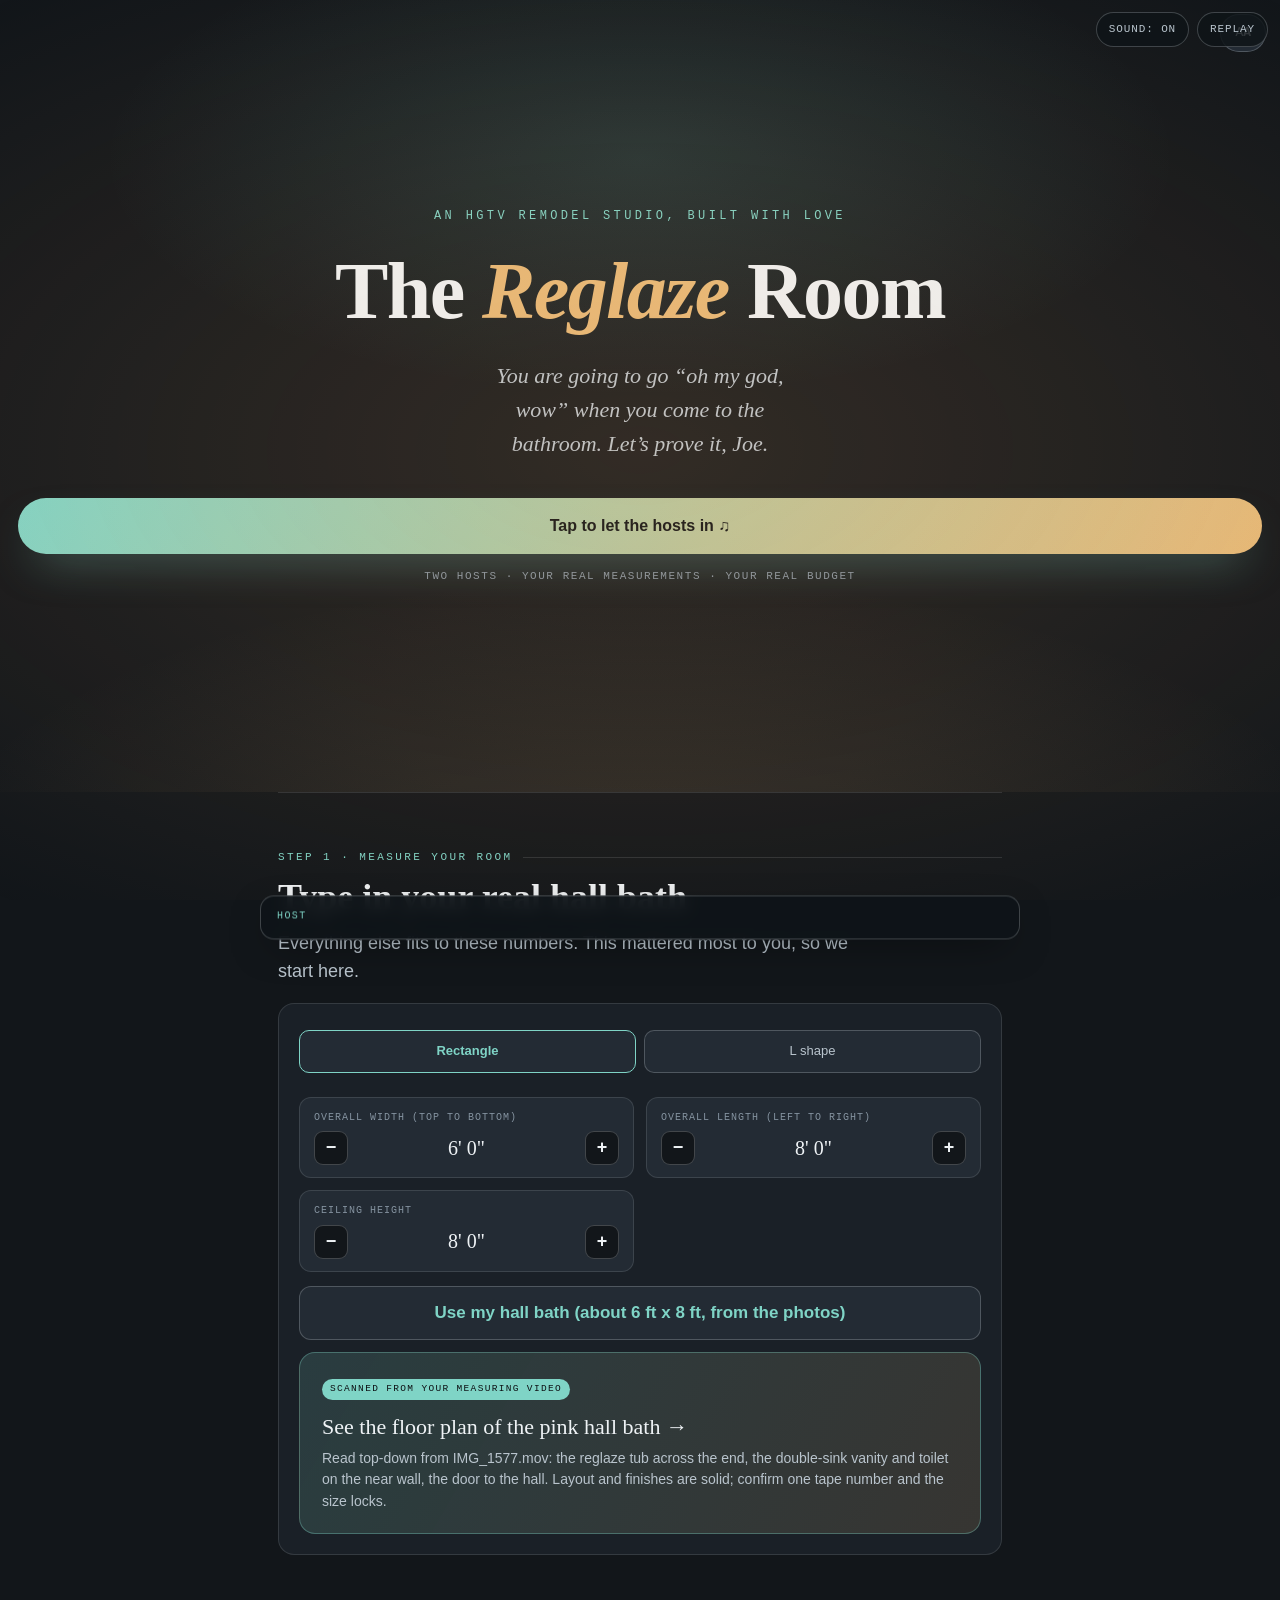
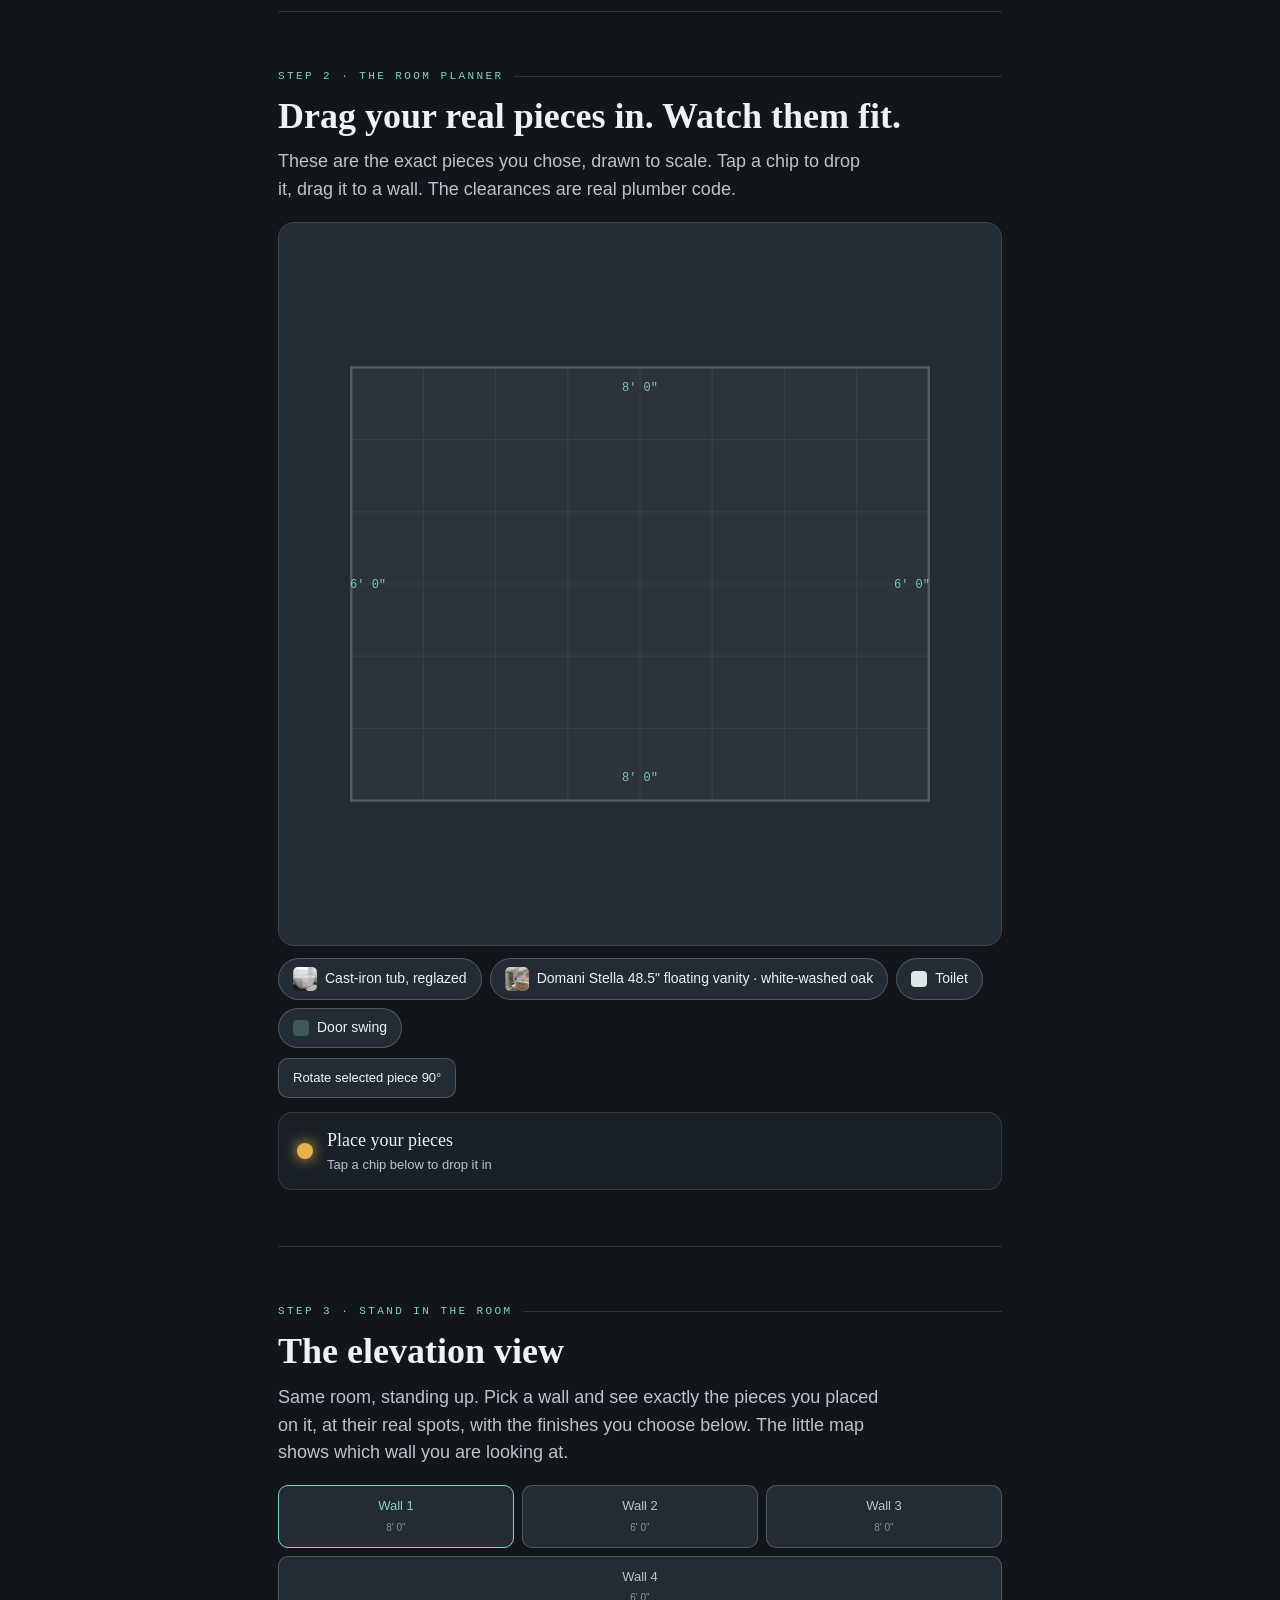
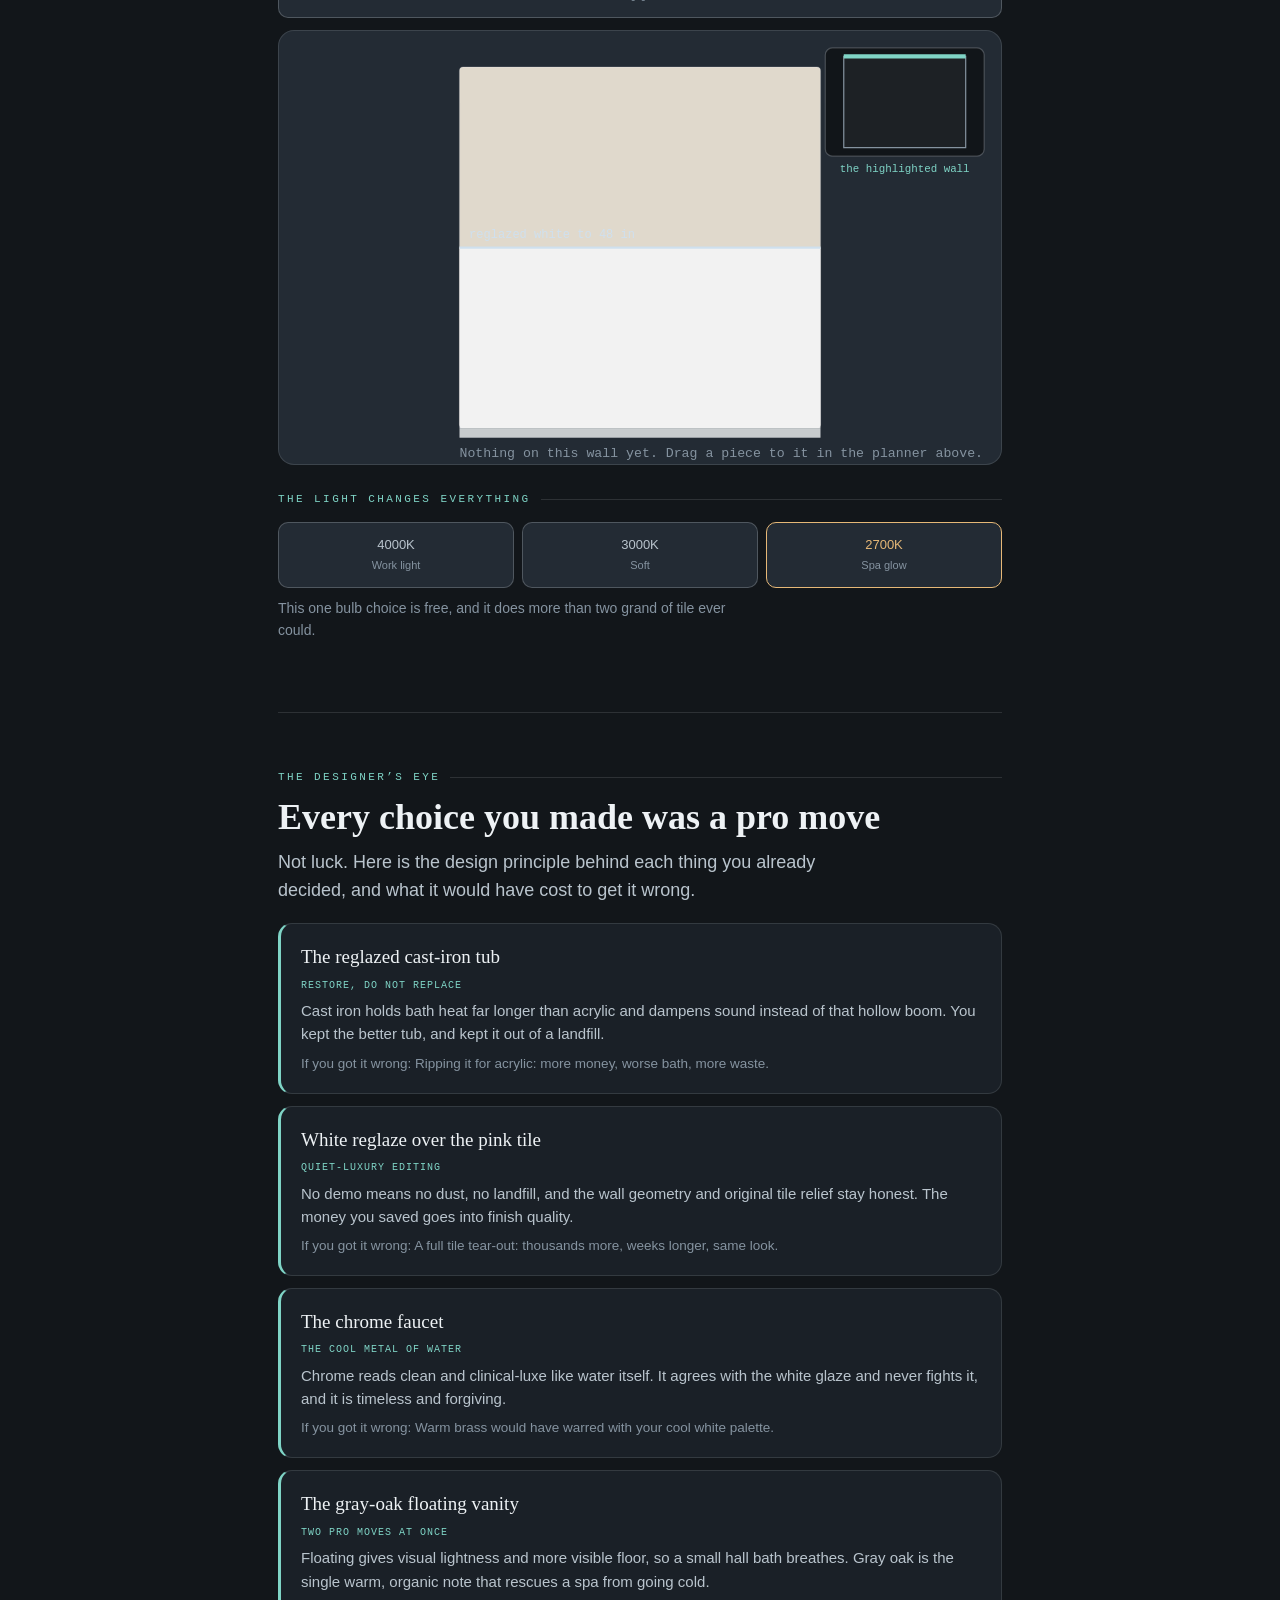
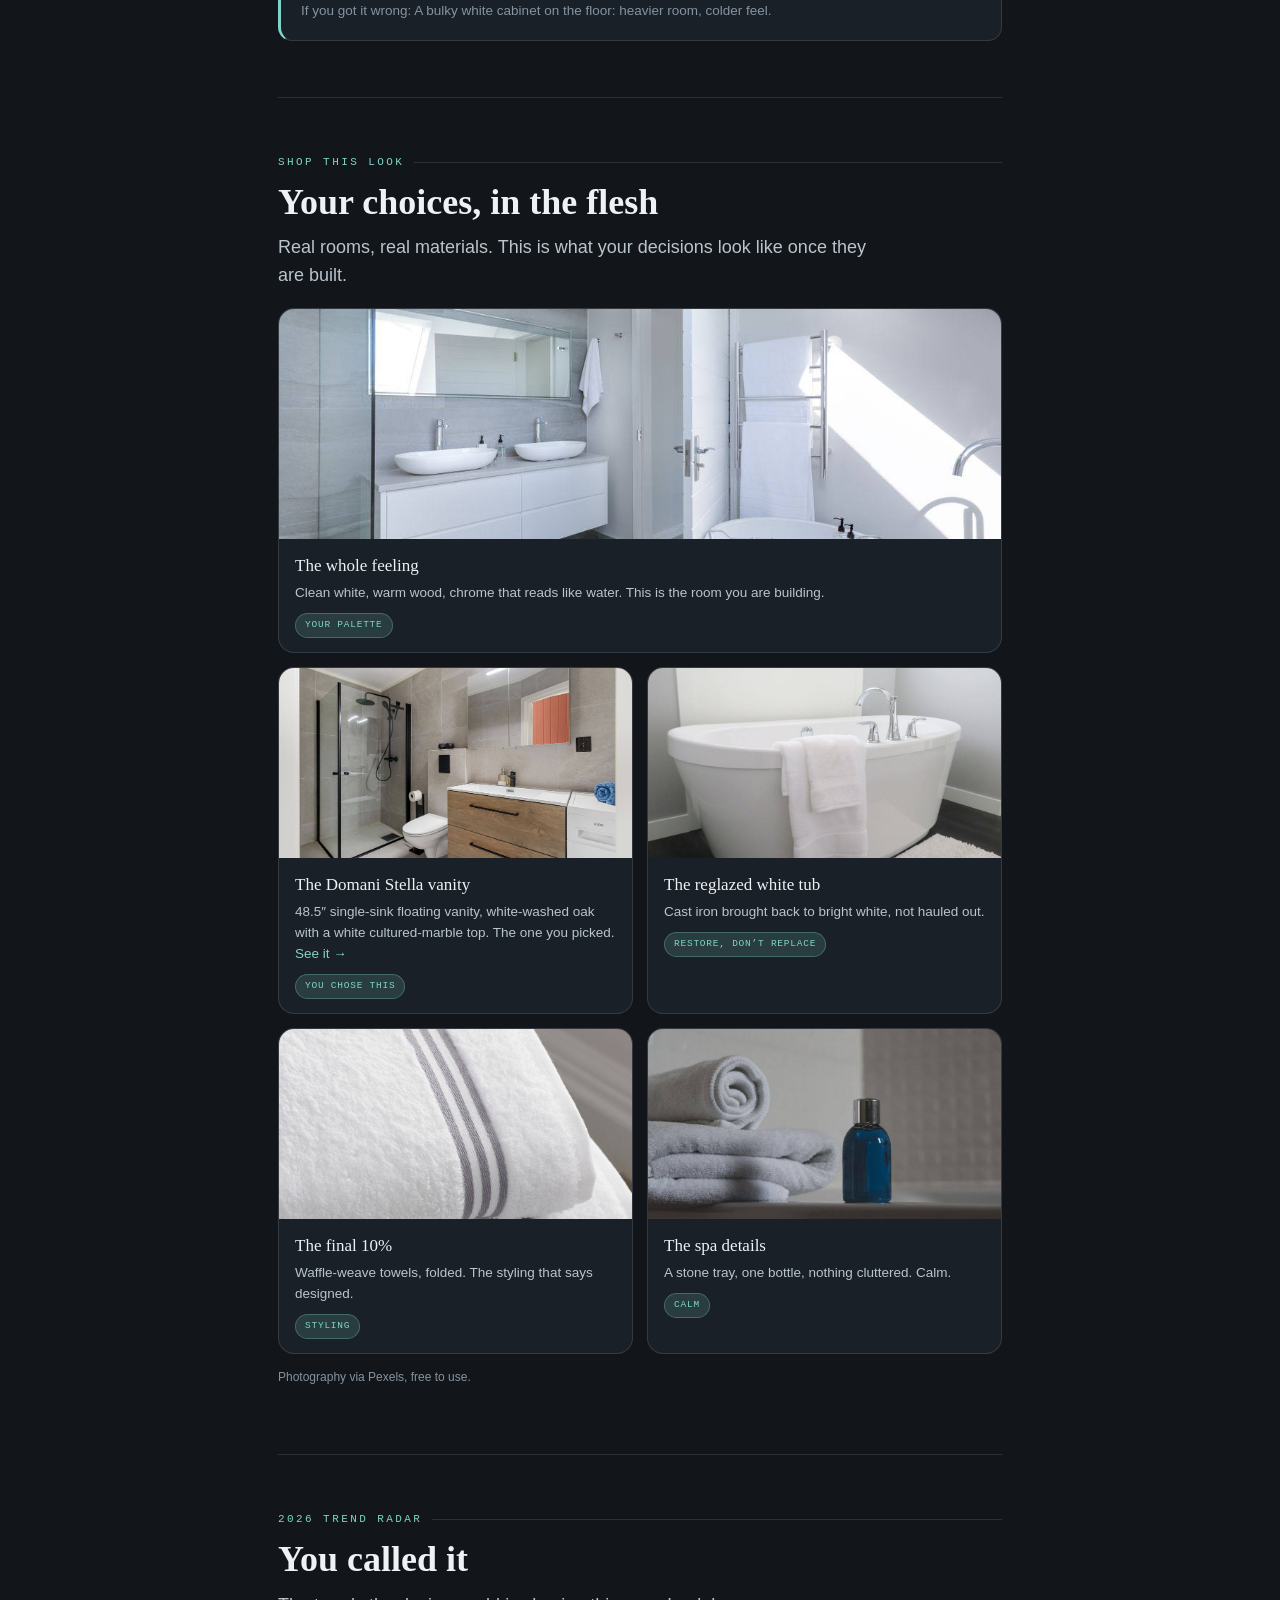
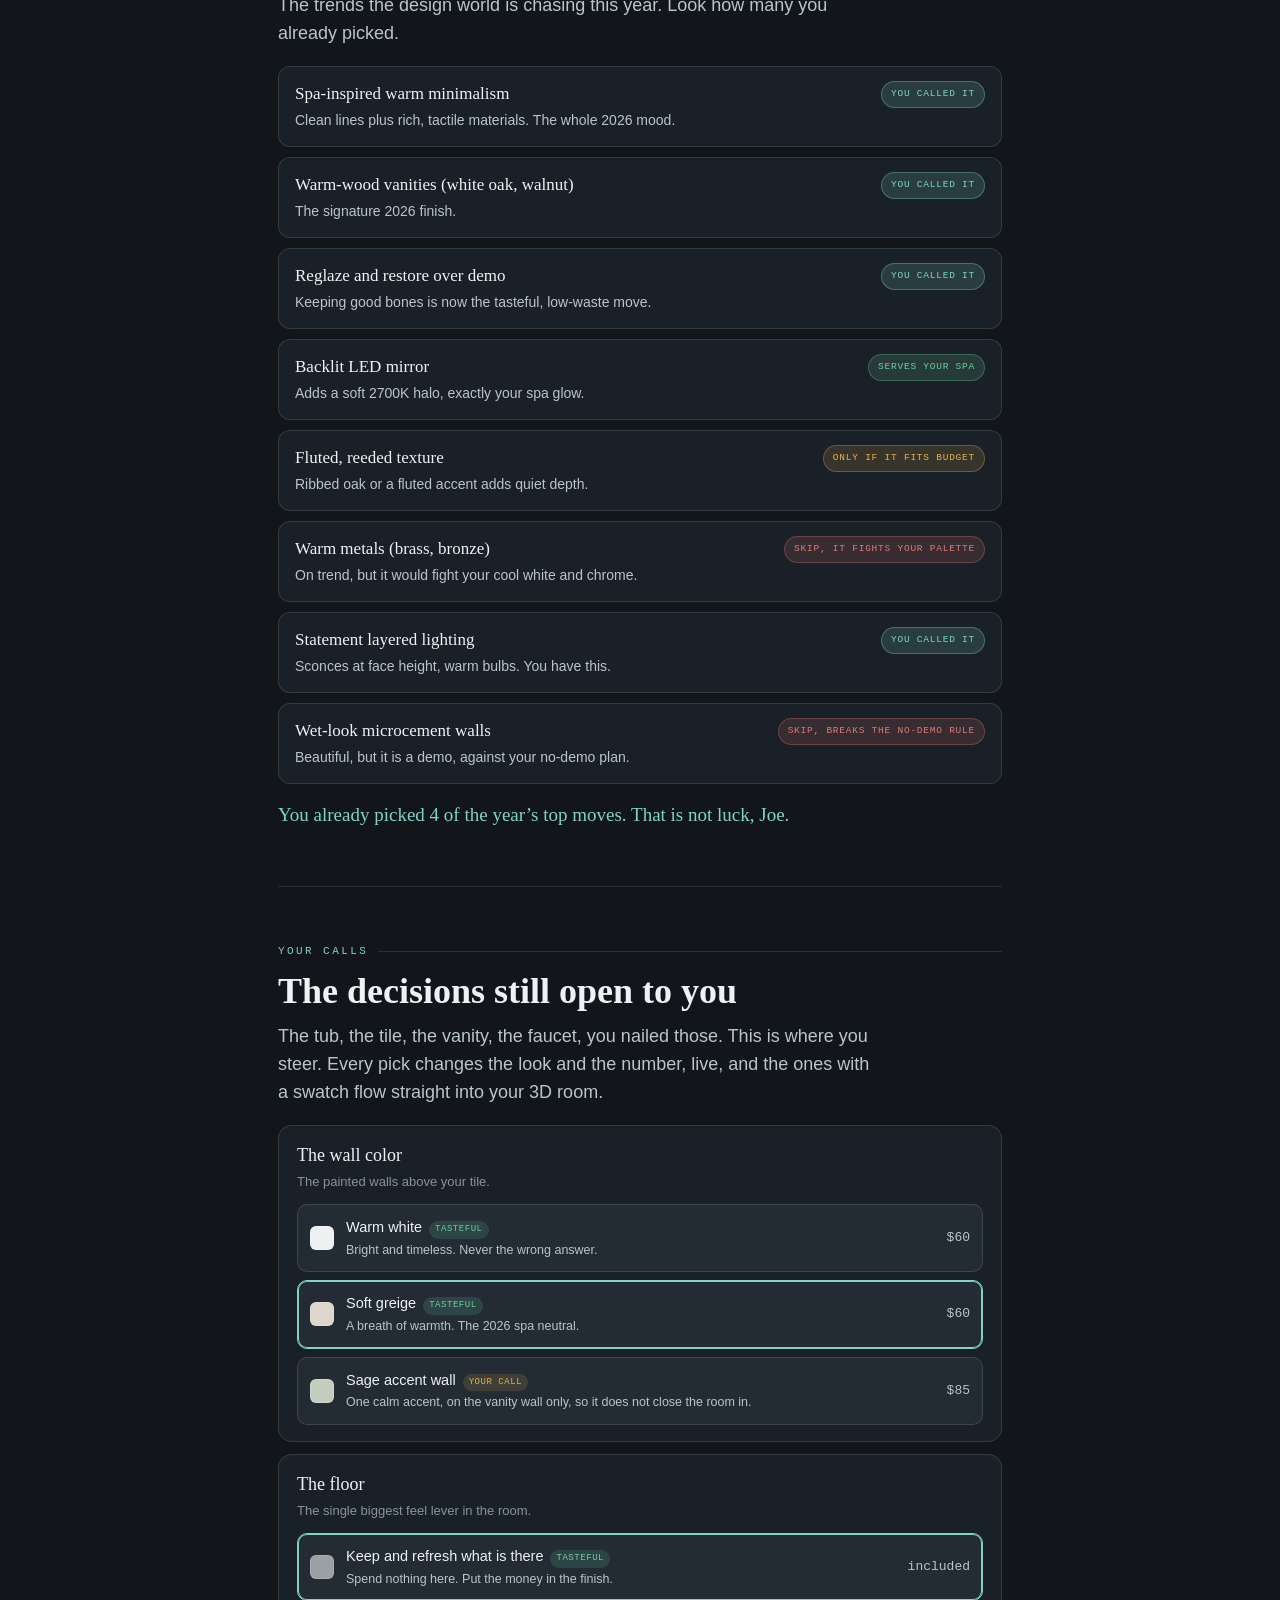
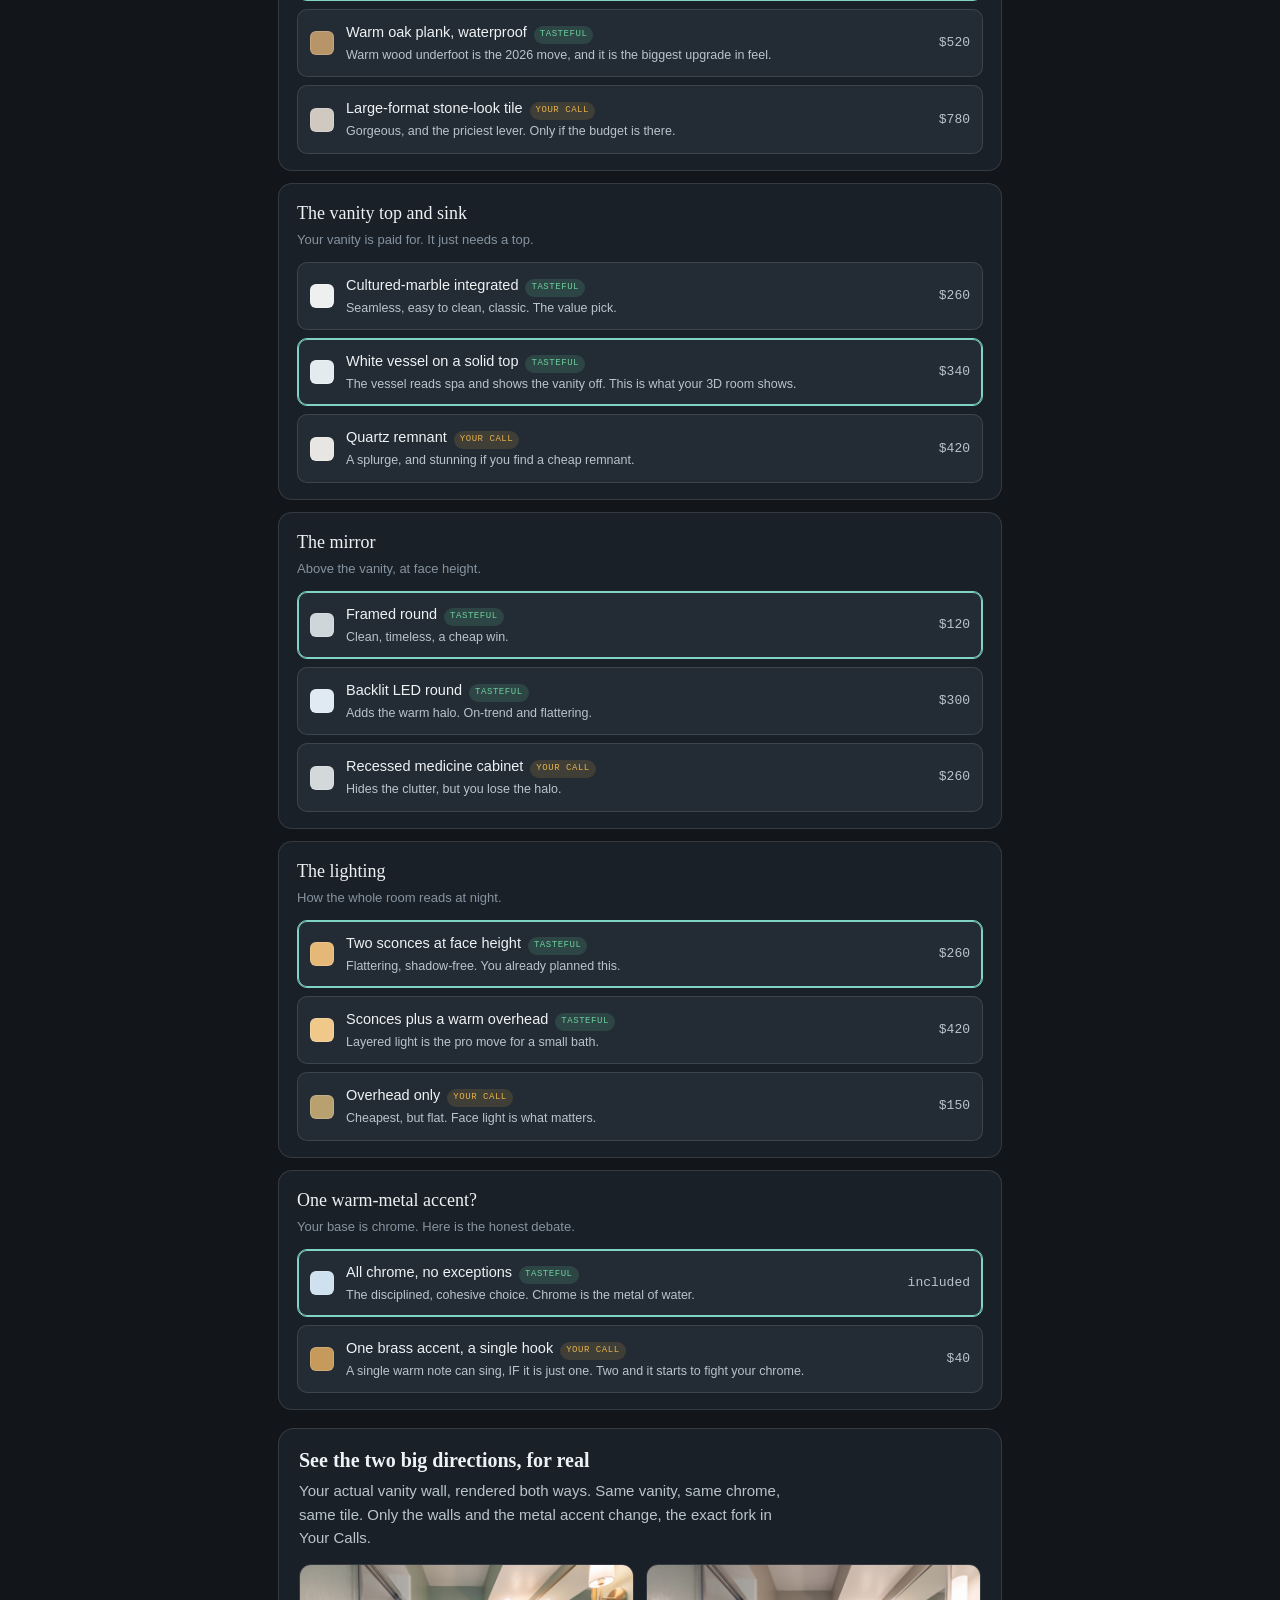
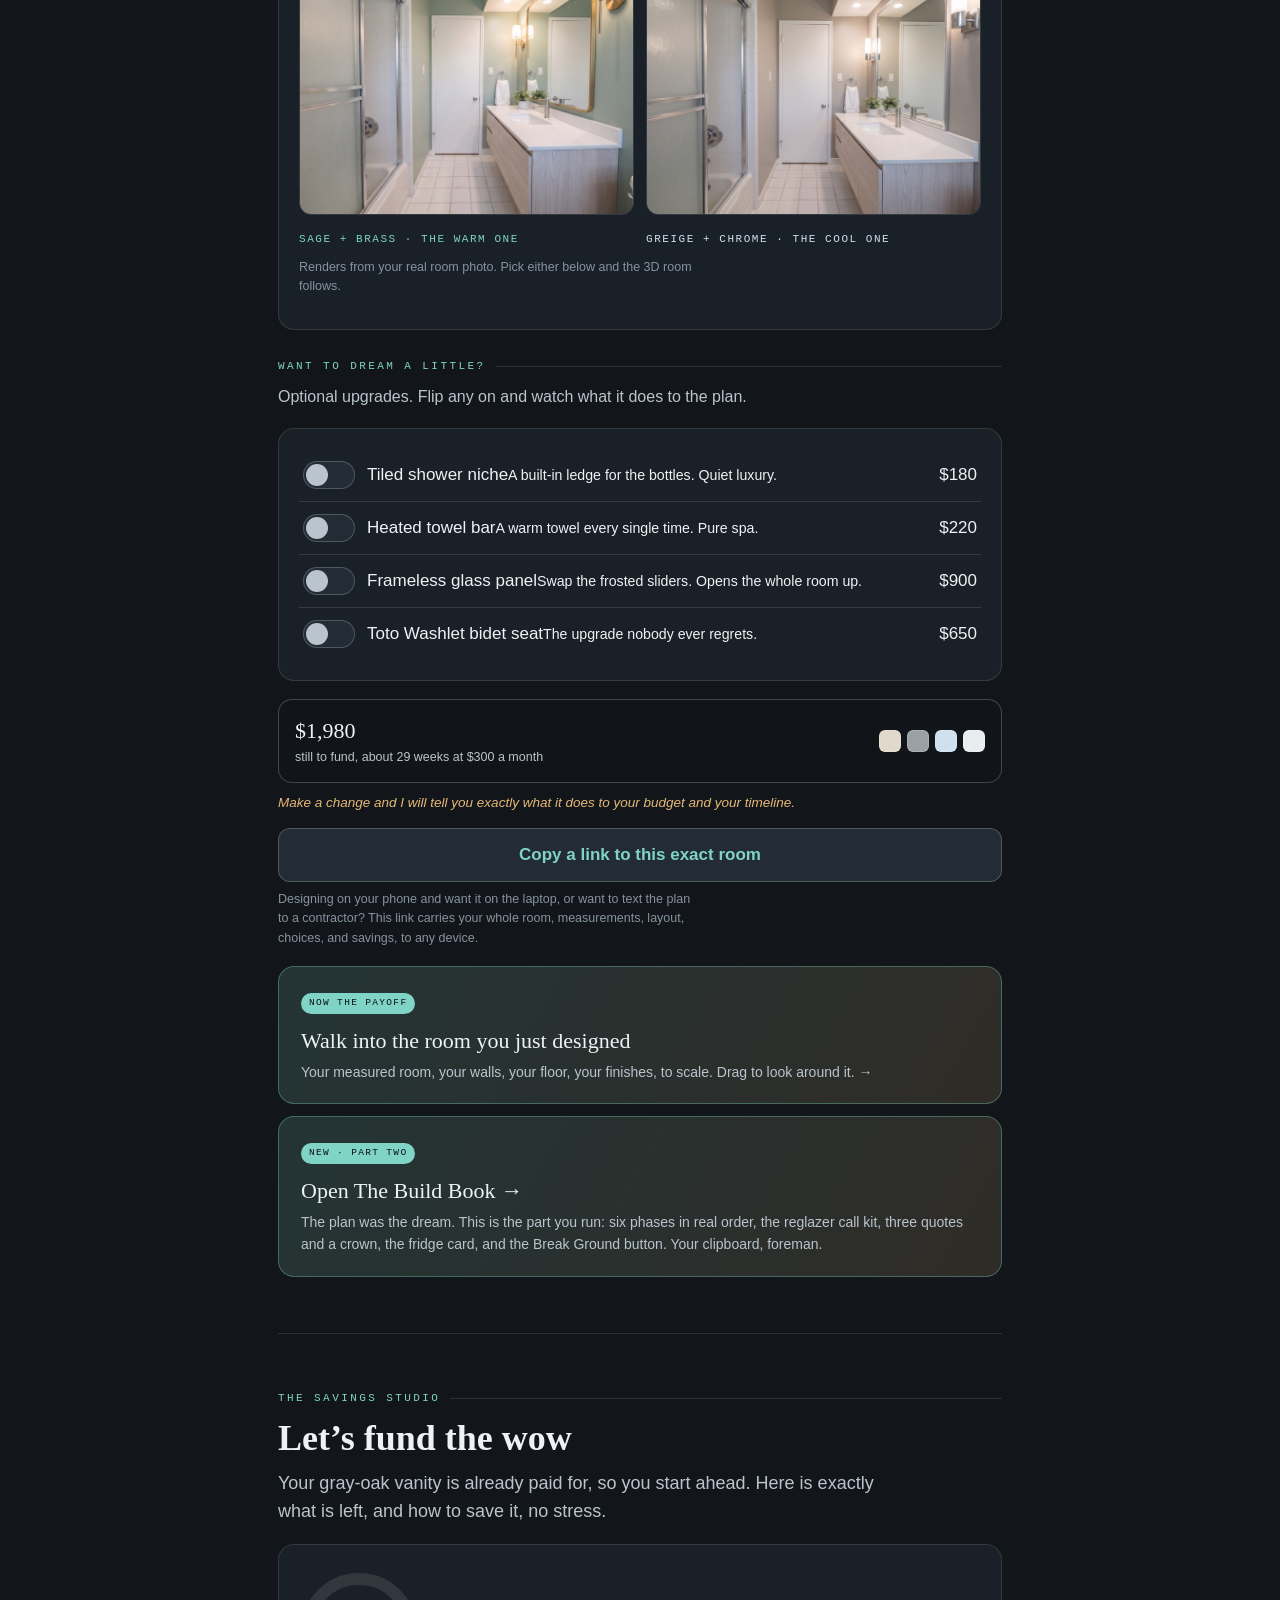
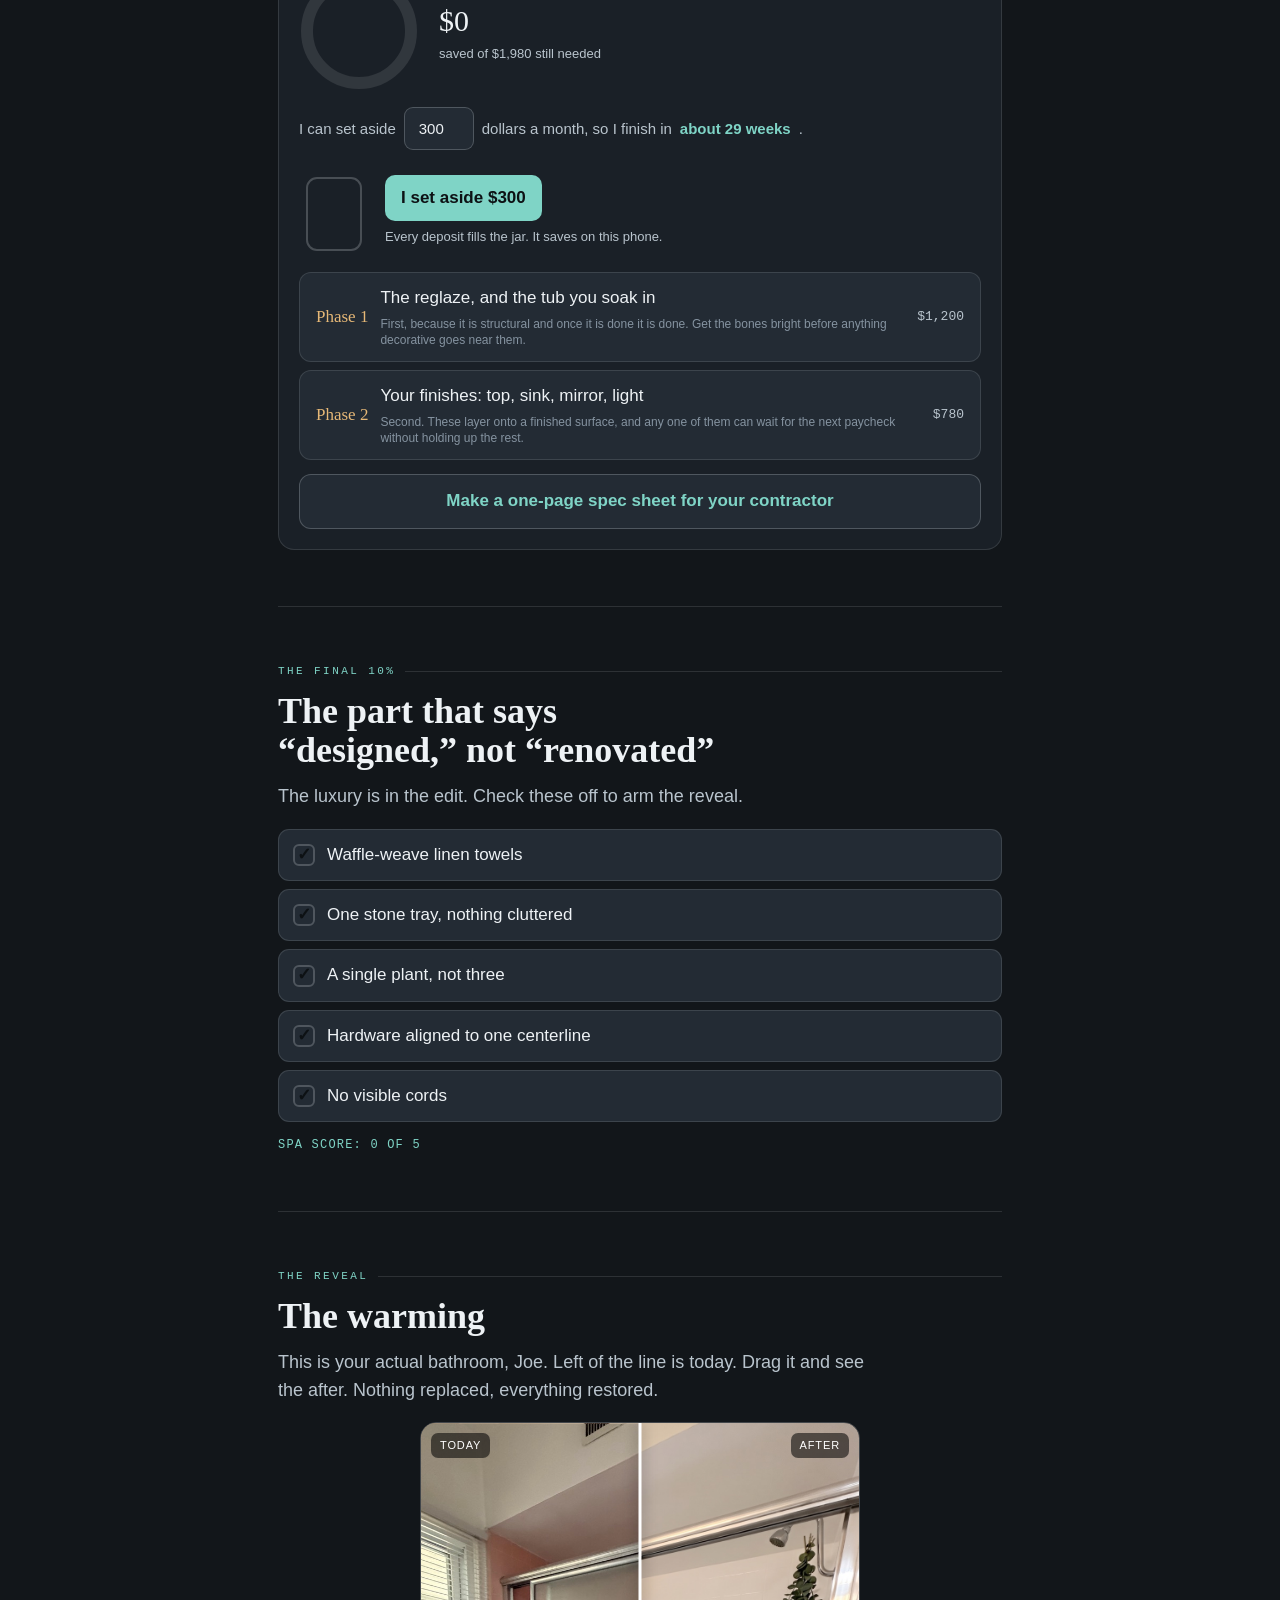
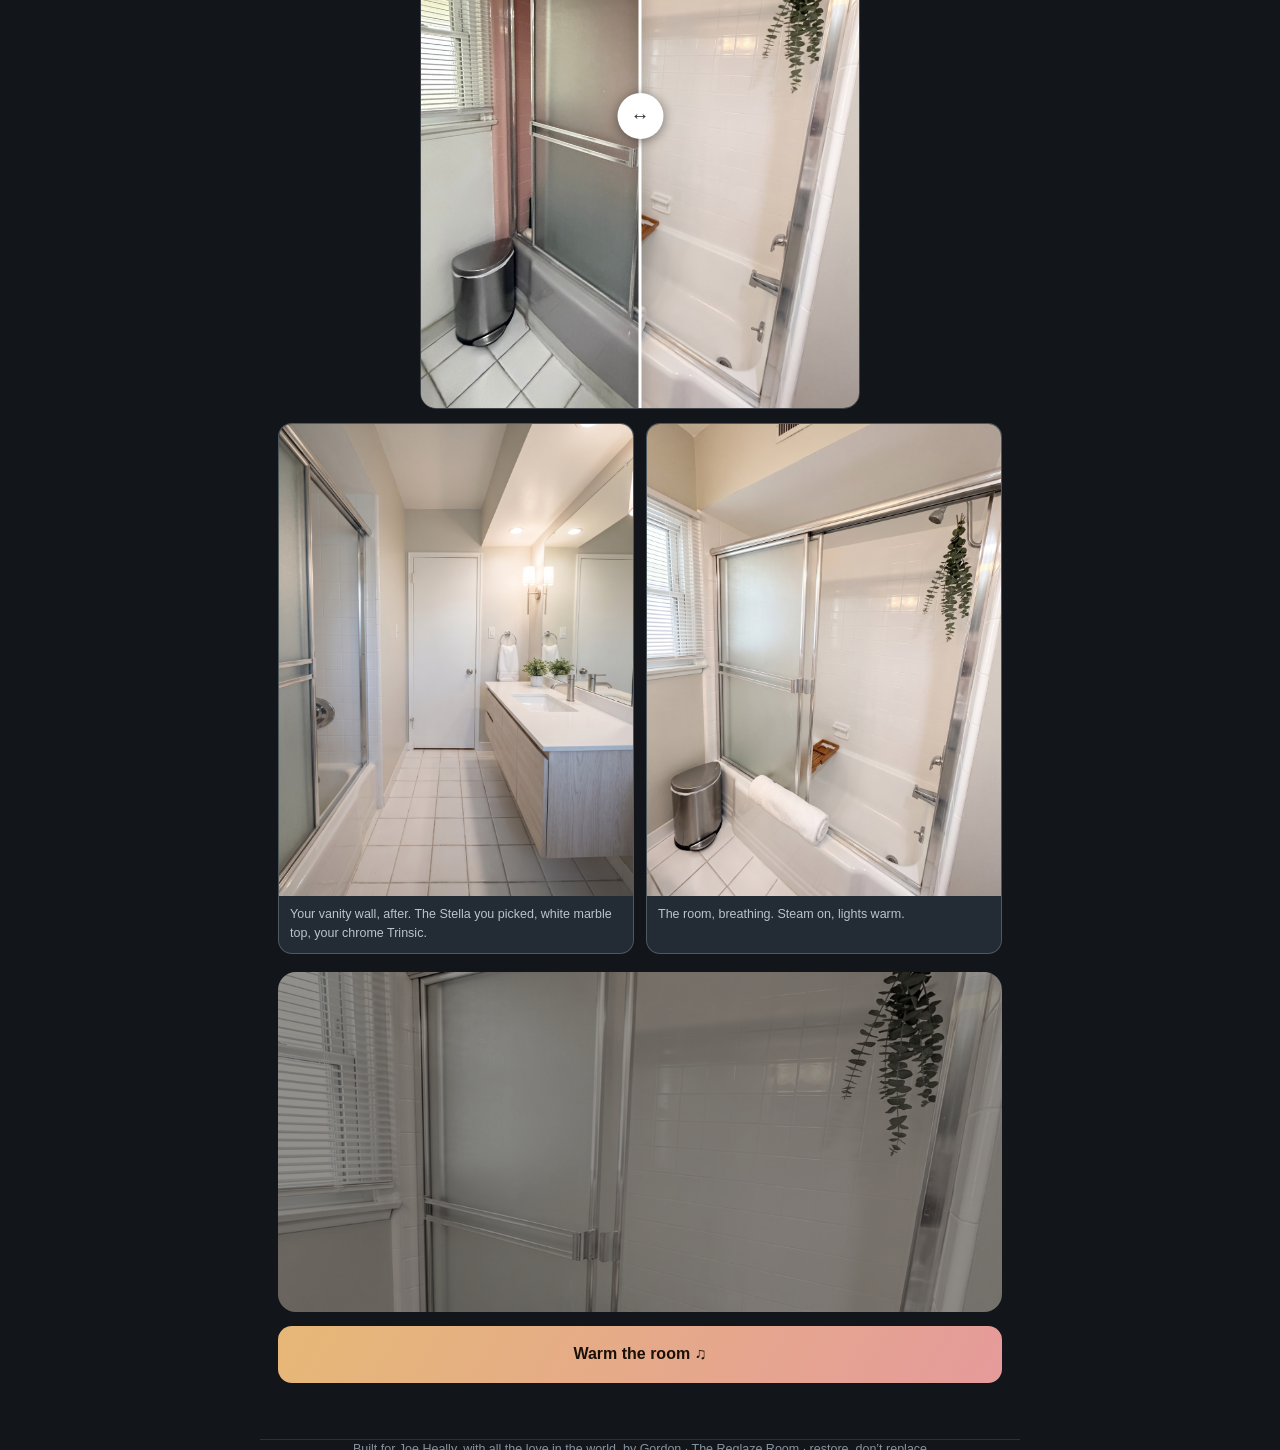
==== commit e42885a2: "The Build Book: six-phase foreman companion (Joe-run schedule w/ saved checklists, reglazer call kit" ====
--- a/index.html
+++ b/index.html
@@ -295,6 +295,21 @@
     <h2>The decisions still open to you</h2>
     <p class="lede">The tub, the tile, the vanity, the faucet, you nailed those. This is where you steer. Every pick changes the look and the number, live, and the ones with a swatch flow straight into your 3D room.</p>
     <div id="decisions"></div>
+    <div class="card" id="stylepreviews">
+      <h3 style="font-size:20px">See the two big directions, for real</h3>
+      <p class="lede" style="font-size:15px;margin-top:8px">Your actual vanity wall, rendered both ways. Same vanity, same chrome, same tile. Only the walls and the metal accent change, the exact fork in Your Calls.</p>
+      <div style="display:grid;grid-template-columns:1fr 1fr;gap:12px;margin-top:14px">
+        <figure style="margin:0">
+          <img src="assets/style_sage_brass.jpg" alt="Your vanity wall rendered with sage walls and brass mirror and sconces" style="width:100%;border-radius:12px;border:1px solid var(--line)" loading="lazy">
+          <figcaption style="font-family:var(--mono);font-size:11px;letter-spacing:0.14em;text-transform:uppercase;color:var(--spa);margin-top:8px">Sage + brass · the warm one</figcaption>
+        </figure>
+        <figure style="margin:0">
+          <img src="assets/style_greige_chrome.jpg" alt="Your vanity wall rendered with greige walls and chrome mirror and sconces" style="width:100%;border-radius:12px;border:1px solid var(--line)" loading="lazy">
+          <figcaption style="font-family:var(--mono);font-size:11px;letter-spacing:0.14em;text-transform:uppercase;color:var(--chrome);margin-top:8px">Greige + chrome · the cool one</figcaption>
+        </figure>
+      </div>
+      <p style="font-size:12.5px;color:var(--ink-faint);margin-top:10px">Renders from your real room photo. Pick either below and the 3D room follows.</p>
+    </div>
     <div class="eyebrow" style="margin-top:28px">Want to dream a little?</div>
     <p class="lede" style="font-size:16px;margin-top:10px">Optional upgrades. Flip any on and watch what it does to the plan.</p>
     <div class="card" id="upgrades"></div>
@@ -303,6 +318,7 @@
     <button class="preset" id="sharebtn" style="color:var(--spa)">Copy a link to this exact room</button>
     <p style="font-size:12.5px;color:var(--ink-faint);margin-top:8px">Designing on your phone and want it on the laptop, or want to text the plan to a contractor? This link carries your whole room, measurements, layout, choices, and savings, to any device.</p>
     <a href="room3d.html" class="room3dcta"><span class="rc-k">Now the payoff</span><span class="rc-t">Walk into the room you just designed</span><span class="rc-d">Your measured room, your walls, your floor, your finishes, to scale. Drag to look around it. &rarr;</span></a>
+    <a href="build.html" class="room3dcta" style="margin-top:12px"><span class="rc-k">New &middot; part two</span><span class="rc-t">Open The Build Book &rarr;</span><span class="rc-d">The plan was the dream. This is the part you run: six phases in real order, the reglazer call kit, three quotes and a crown, the fridge card, and the Break Ground button. Your clipboard, foreman.</span></a>
   </section>
 
   <section class="mv">
@@ -906,6 +922,17 @@
   if(w.classList.contains('show'))w.scrollIntoView({behavior:'smooth',block:'nearest'});};
 document.getElementById('printspec').onclick=function(){buildSpecSheet();window.print();};
 
+/* ---------- BIG TYPE (shared with build.html via joe_bigtype) ---------- */
+(function(){
+  var btn=document.createElement('button');btn.id='bigbtn';btn.title='Bigger letters';btn.innerHTML='A<b>A</b>';
+  btn.style.cssText='position:fixed;top:14px;right:14px;z-index:50;background:var(--ground-3);border:1px solid var(--line2);color:var(--ink);border-radius:24px;padding:8px 14px;font-family:var(--mono);font-size:13px;cursor:pointer';
+  document.body.appendChild(btn);
+  function on(){try{return localStorage.getItem('joe_bigtype')==='1'}catch(e){return false}}
+  function apply(){document.body.style.fontSize=on()?'21px':'';}
+  btn.onclick=function(){try{localStorage.setItem('joe_bigtype',on()?'0':'1')}catch(e){};apply();};
+  apply();
+})();
+
 /* ---------- INIT ---------- */
 if(location.hash.length>2){applyState(location.hash.slice(1));}
 renderSteppers();renderTools();drawPlan();renderWallpick();drawElev();renderTemp();renderEye();renderTrends();renderDecisions();renderUpgrades();renderChecklist();
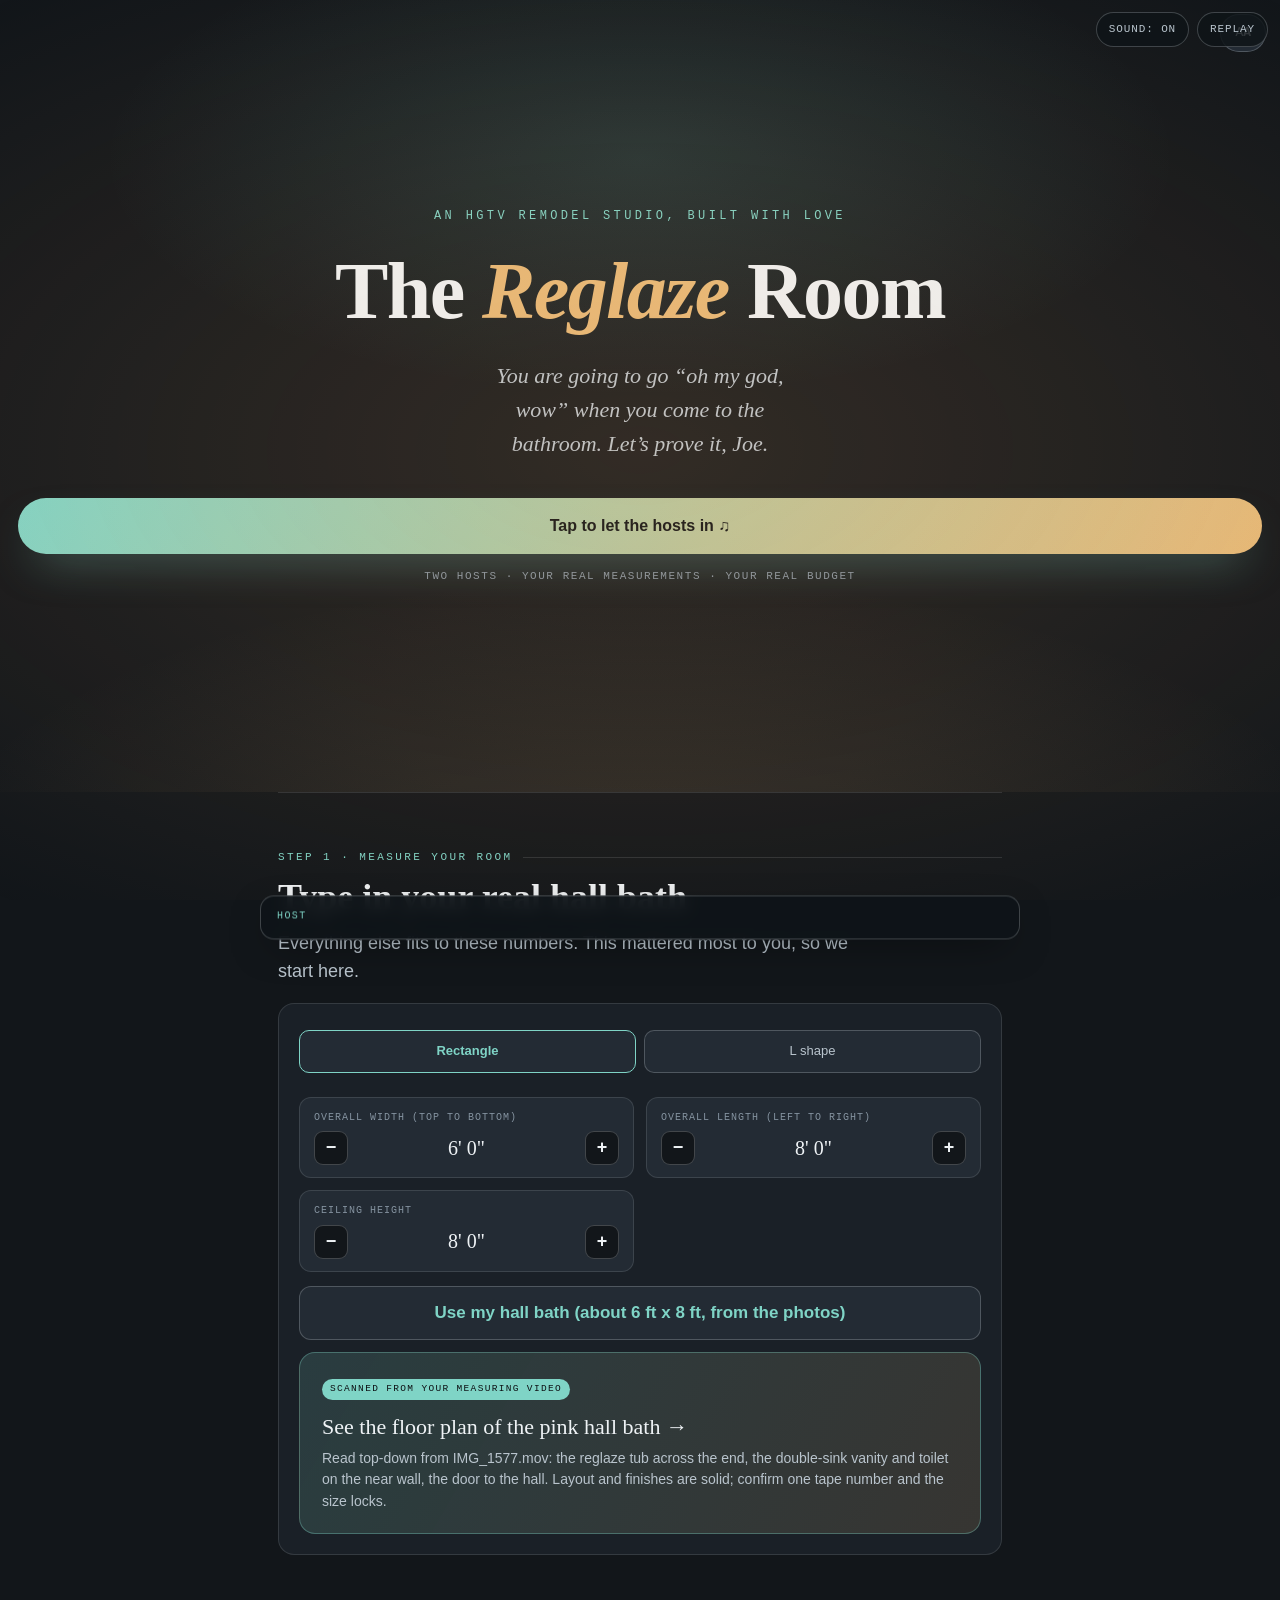
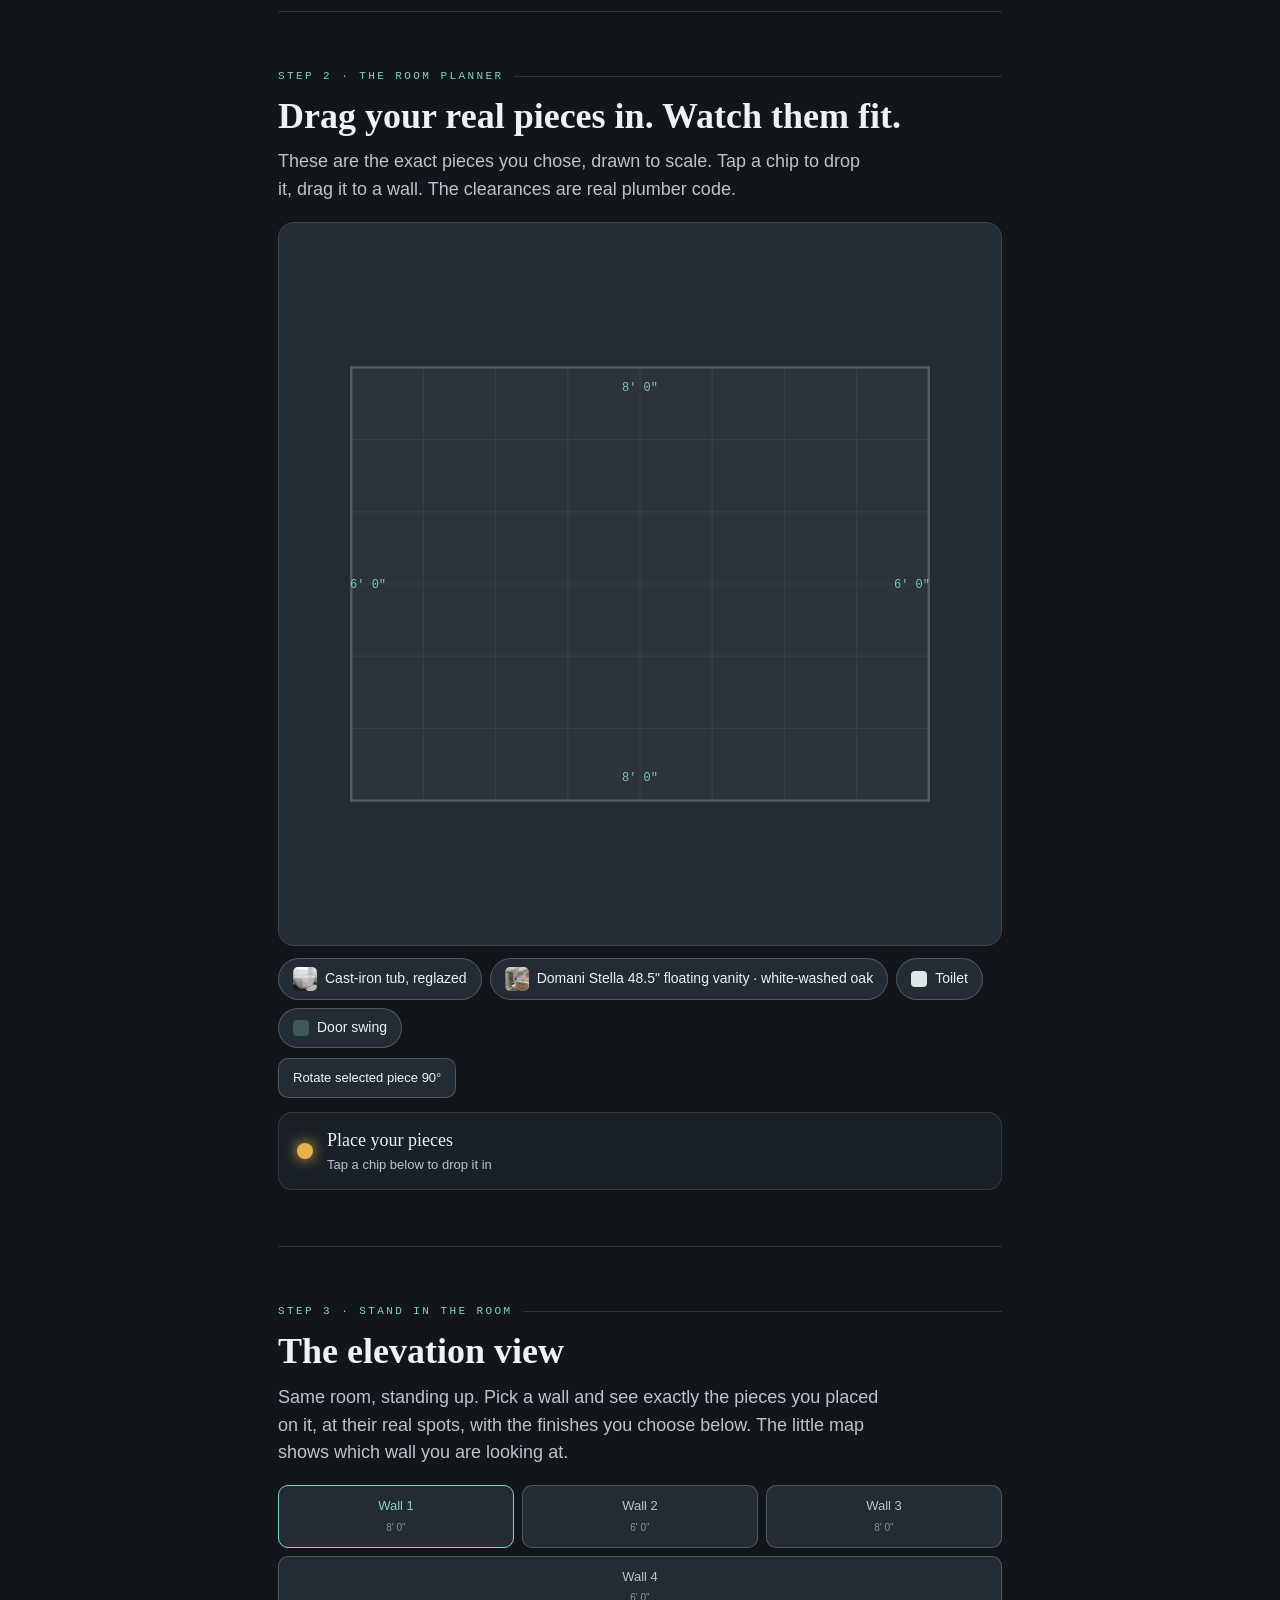
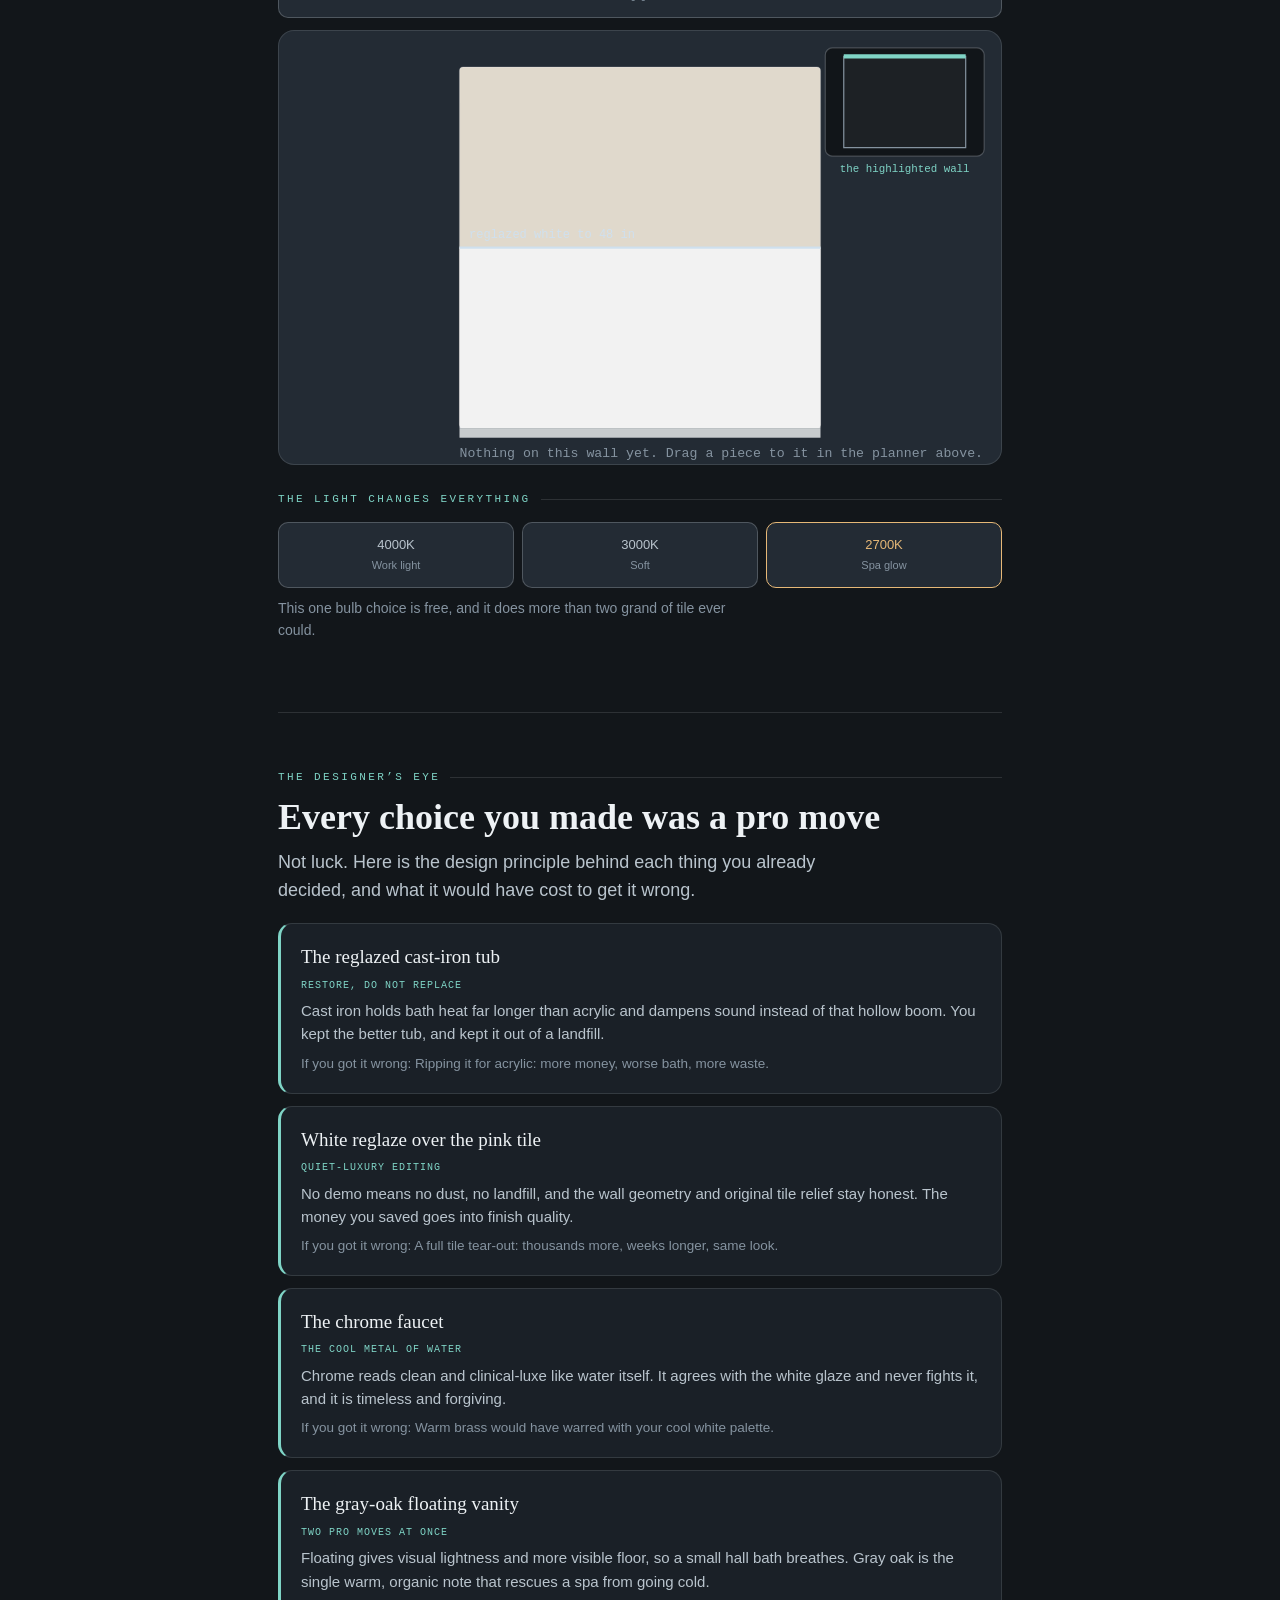
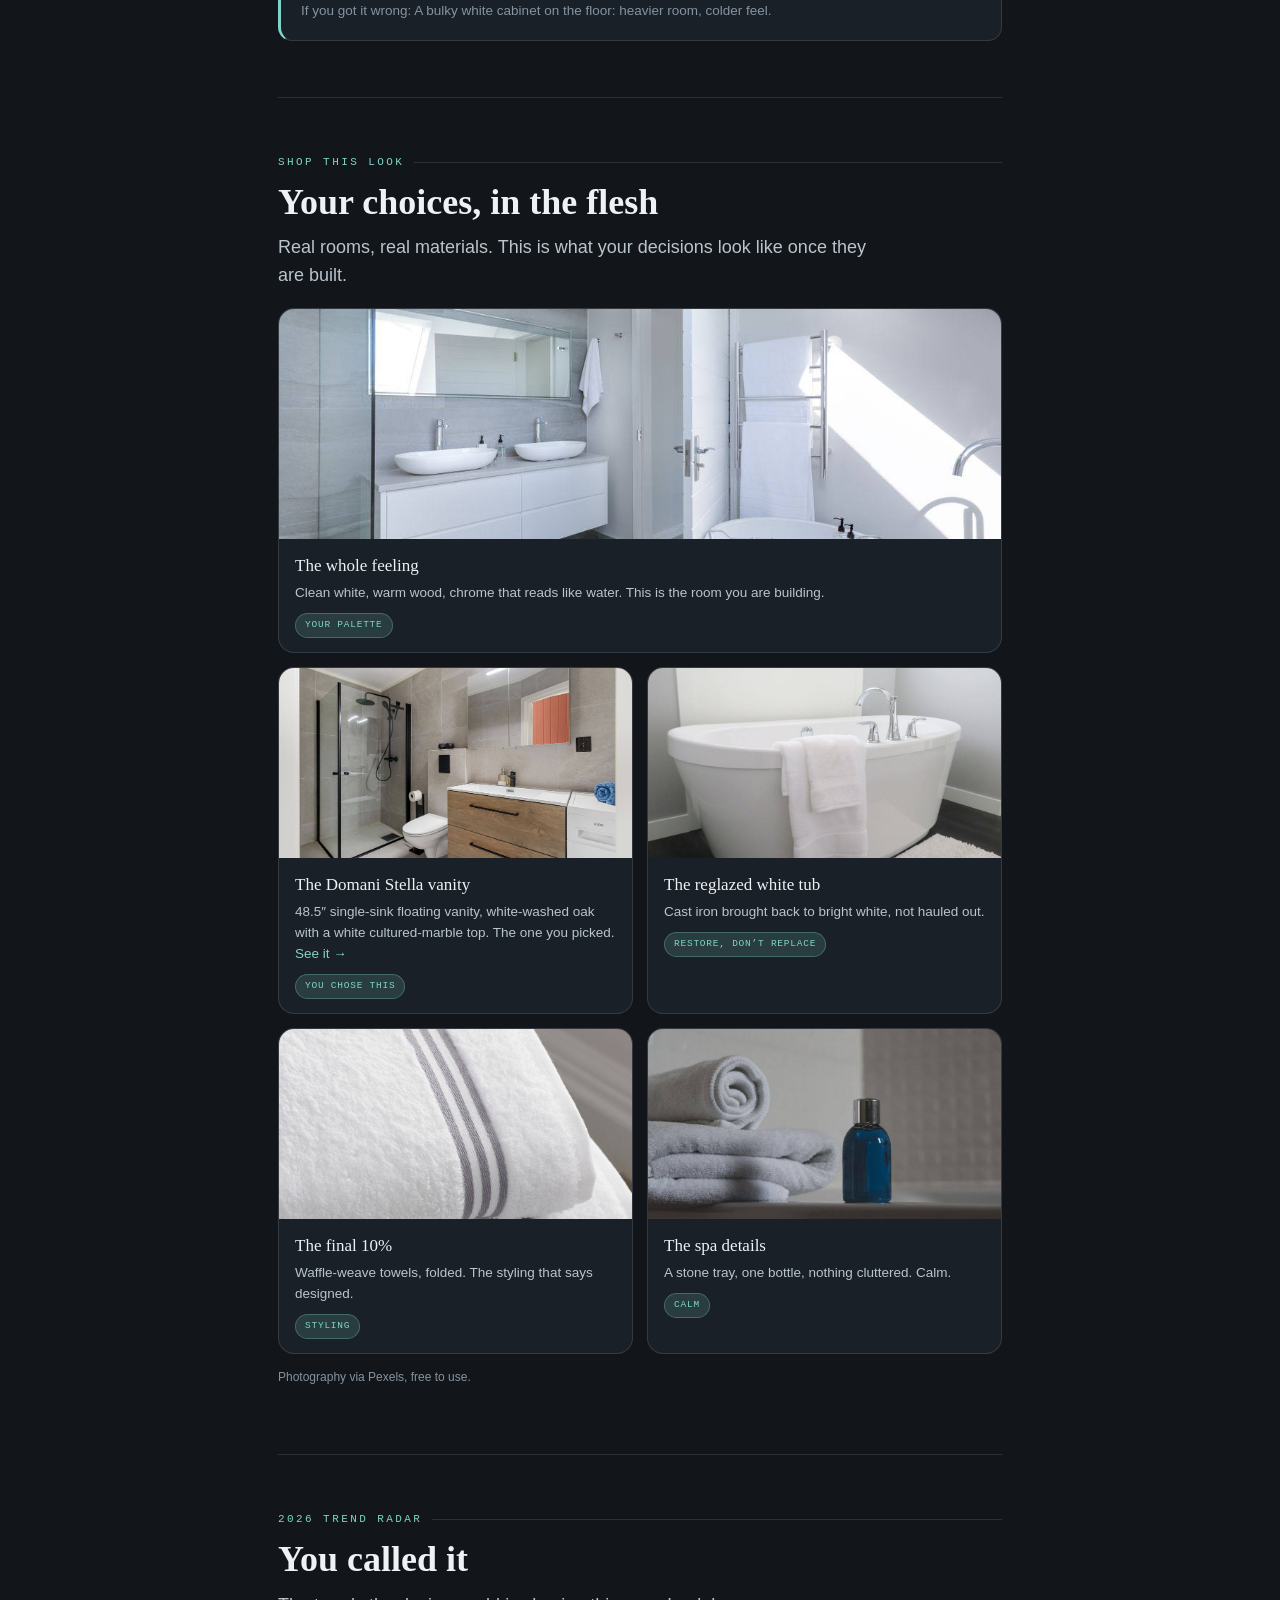
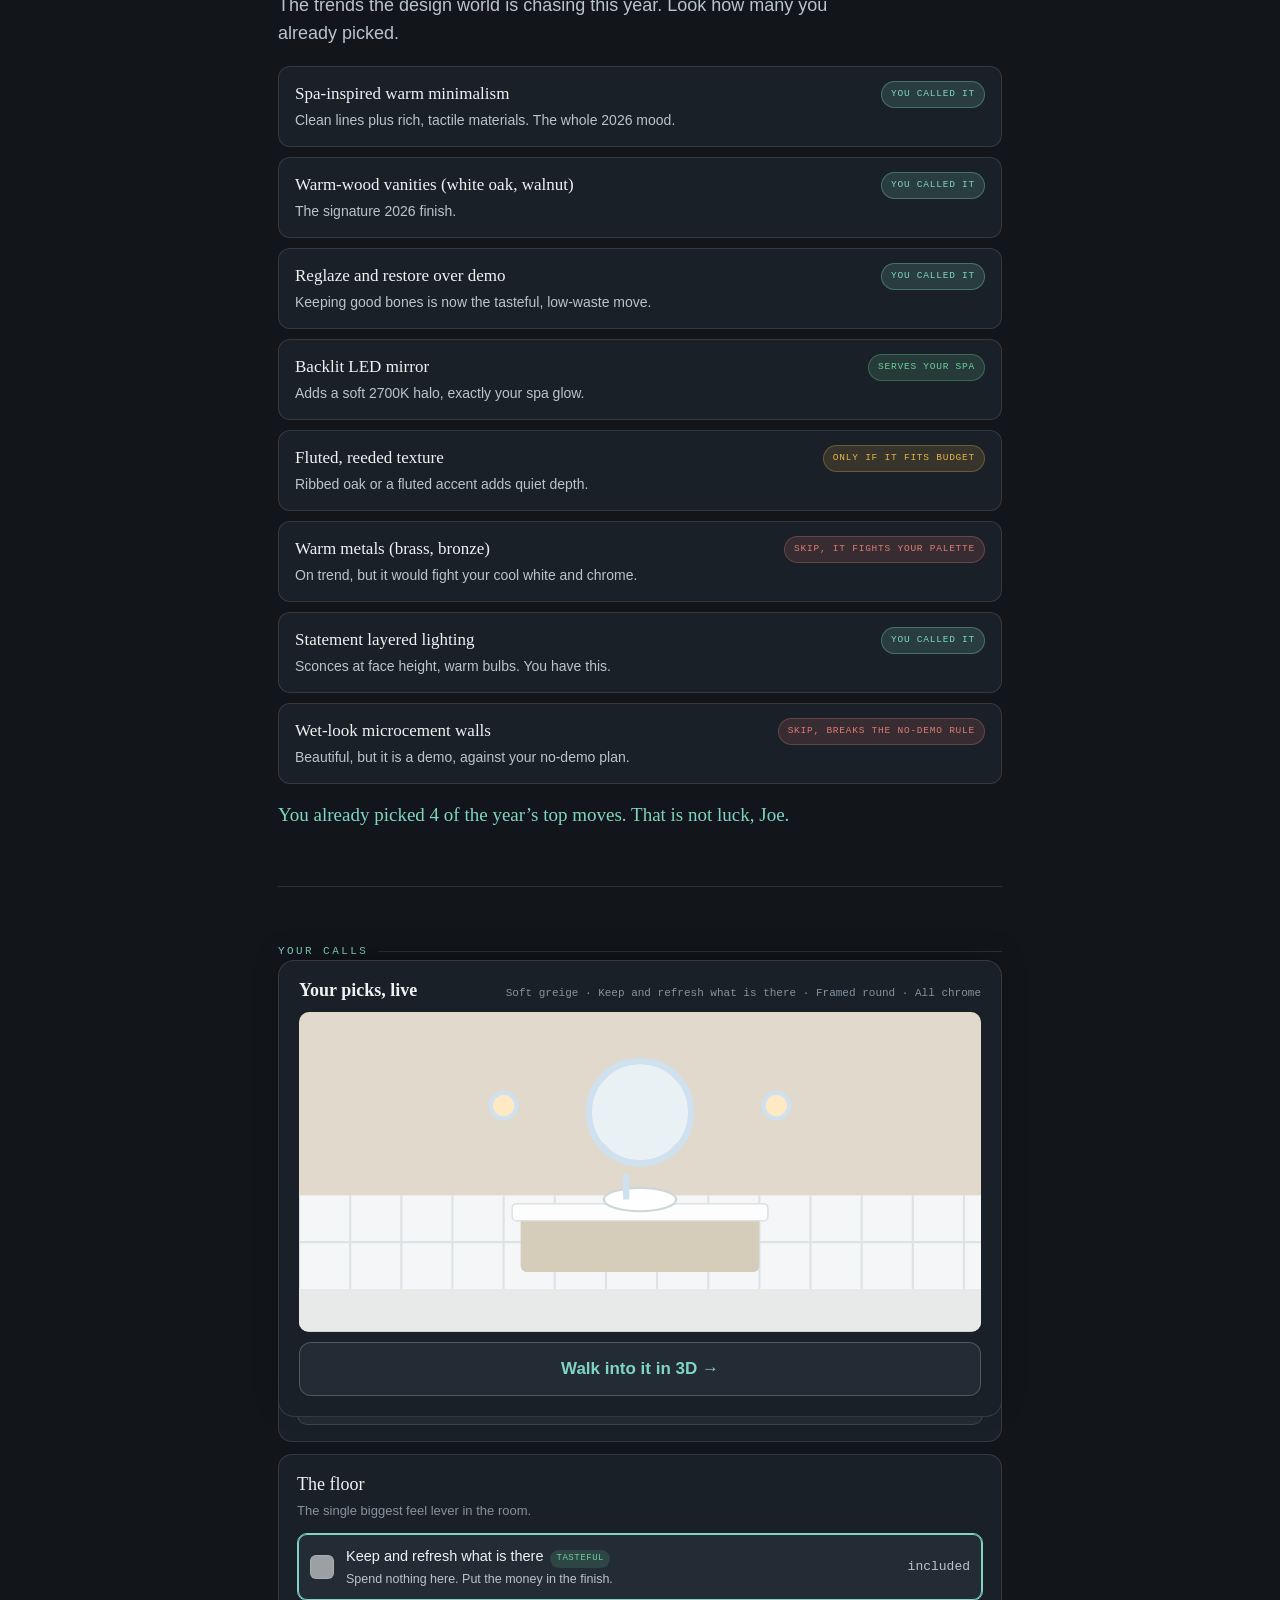
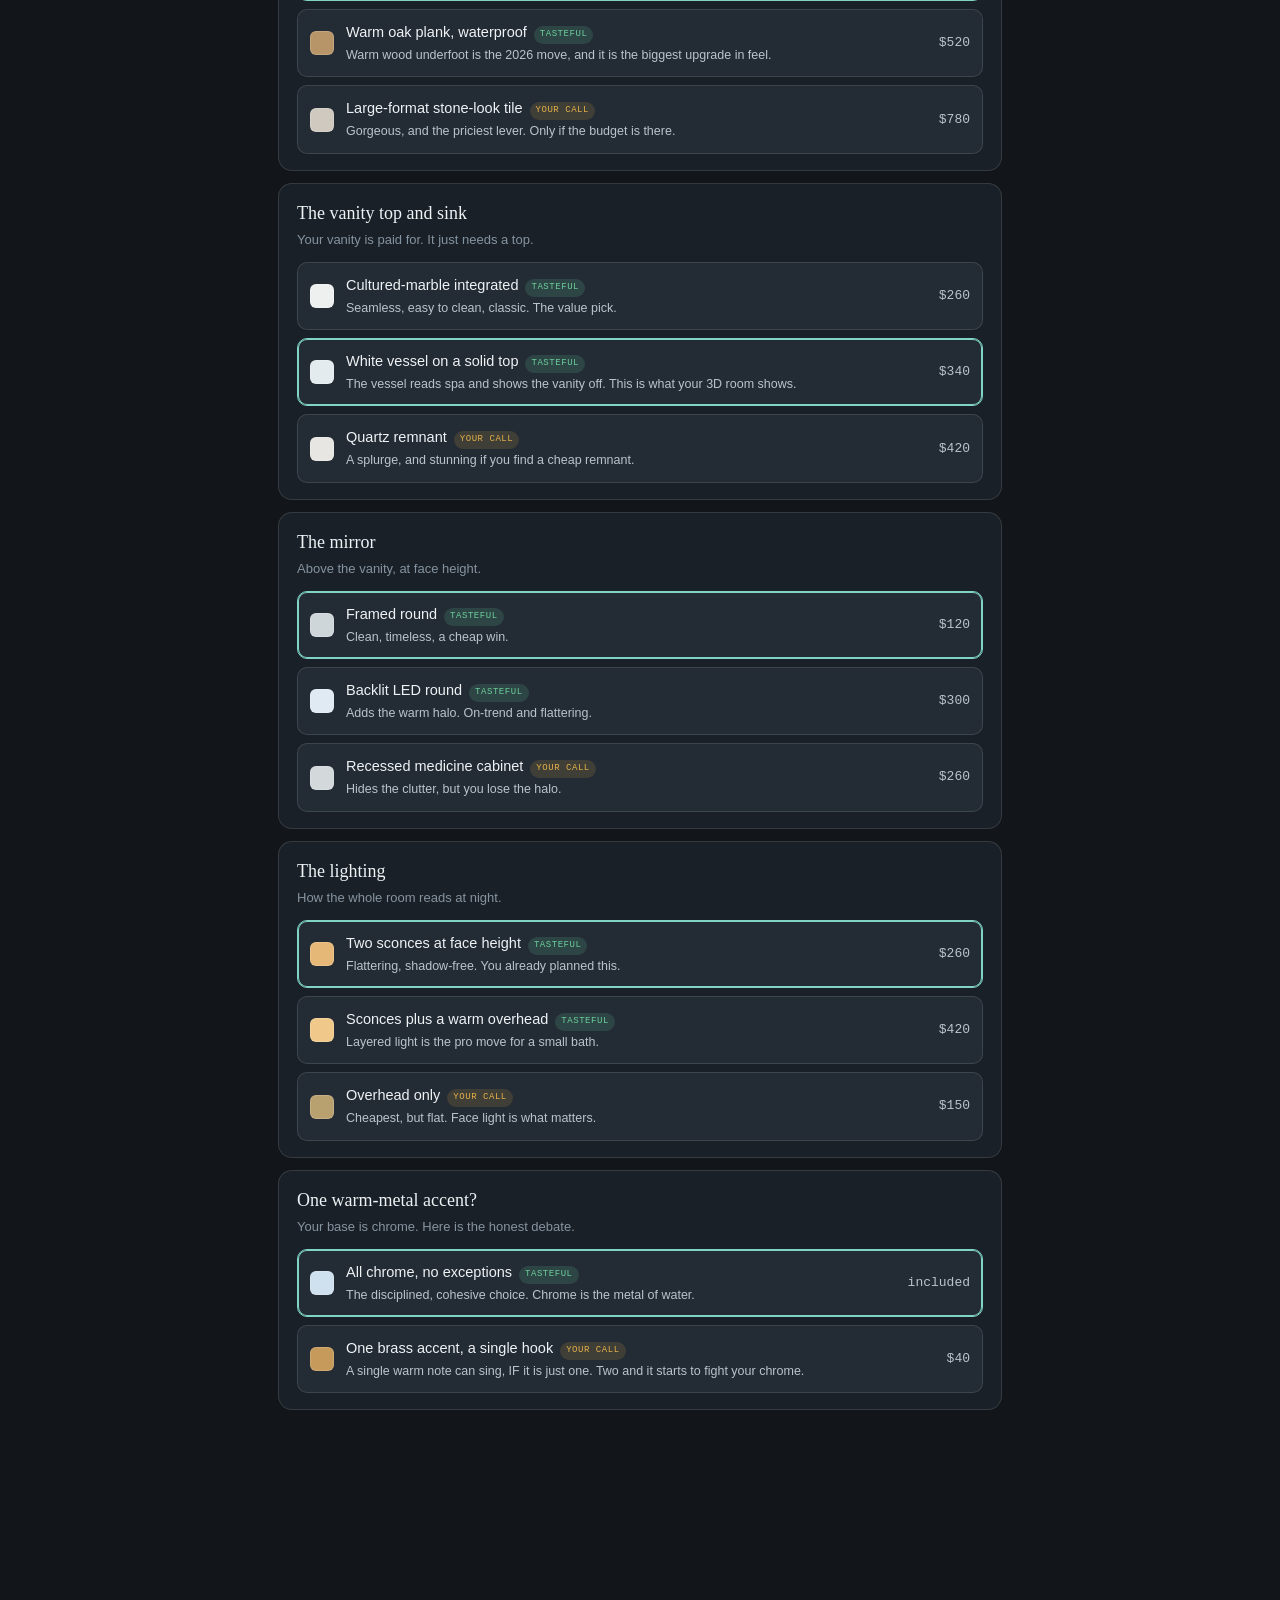
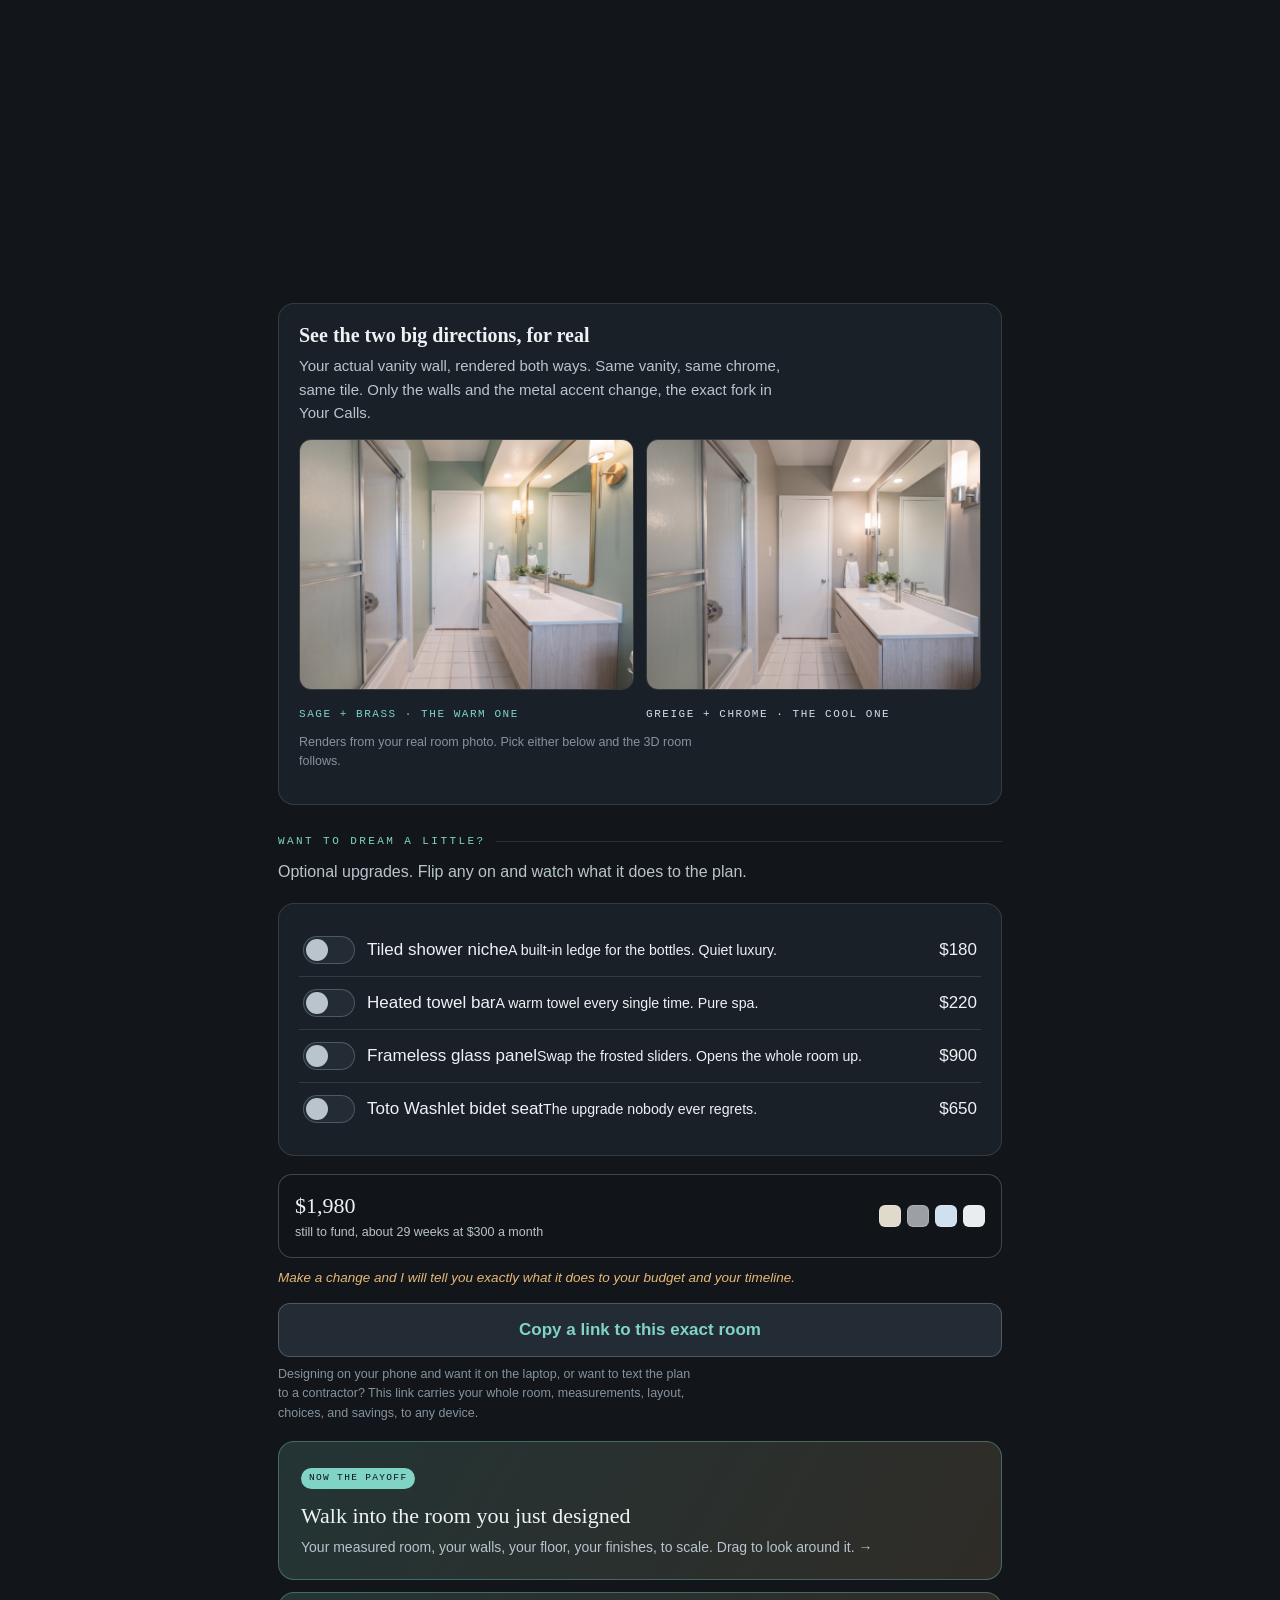
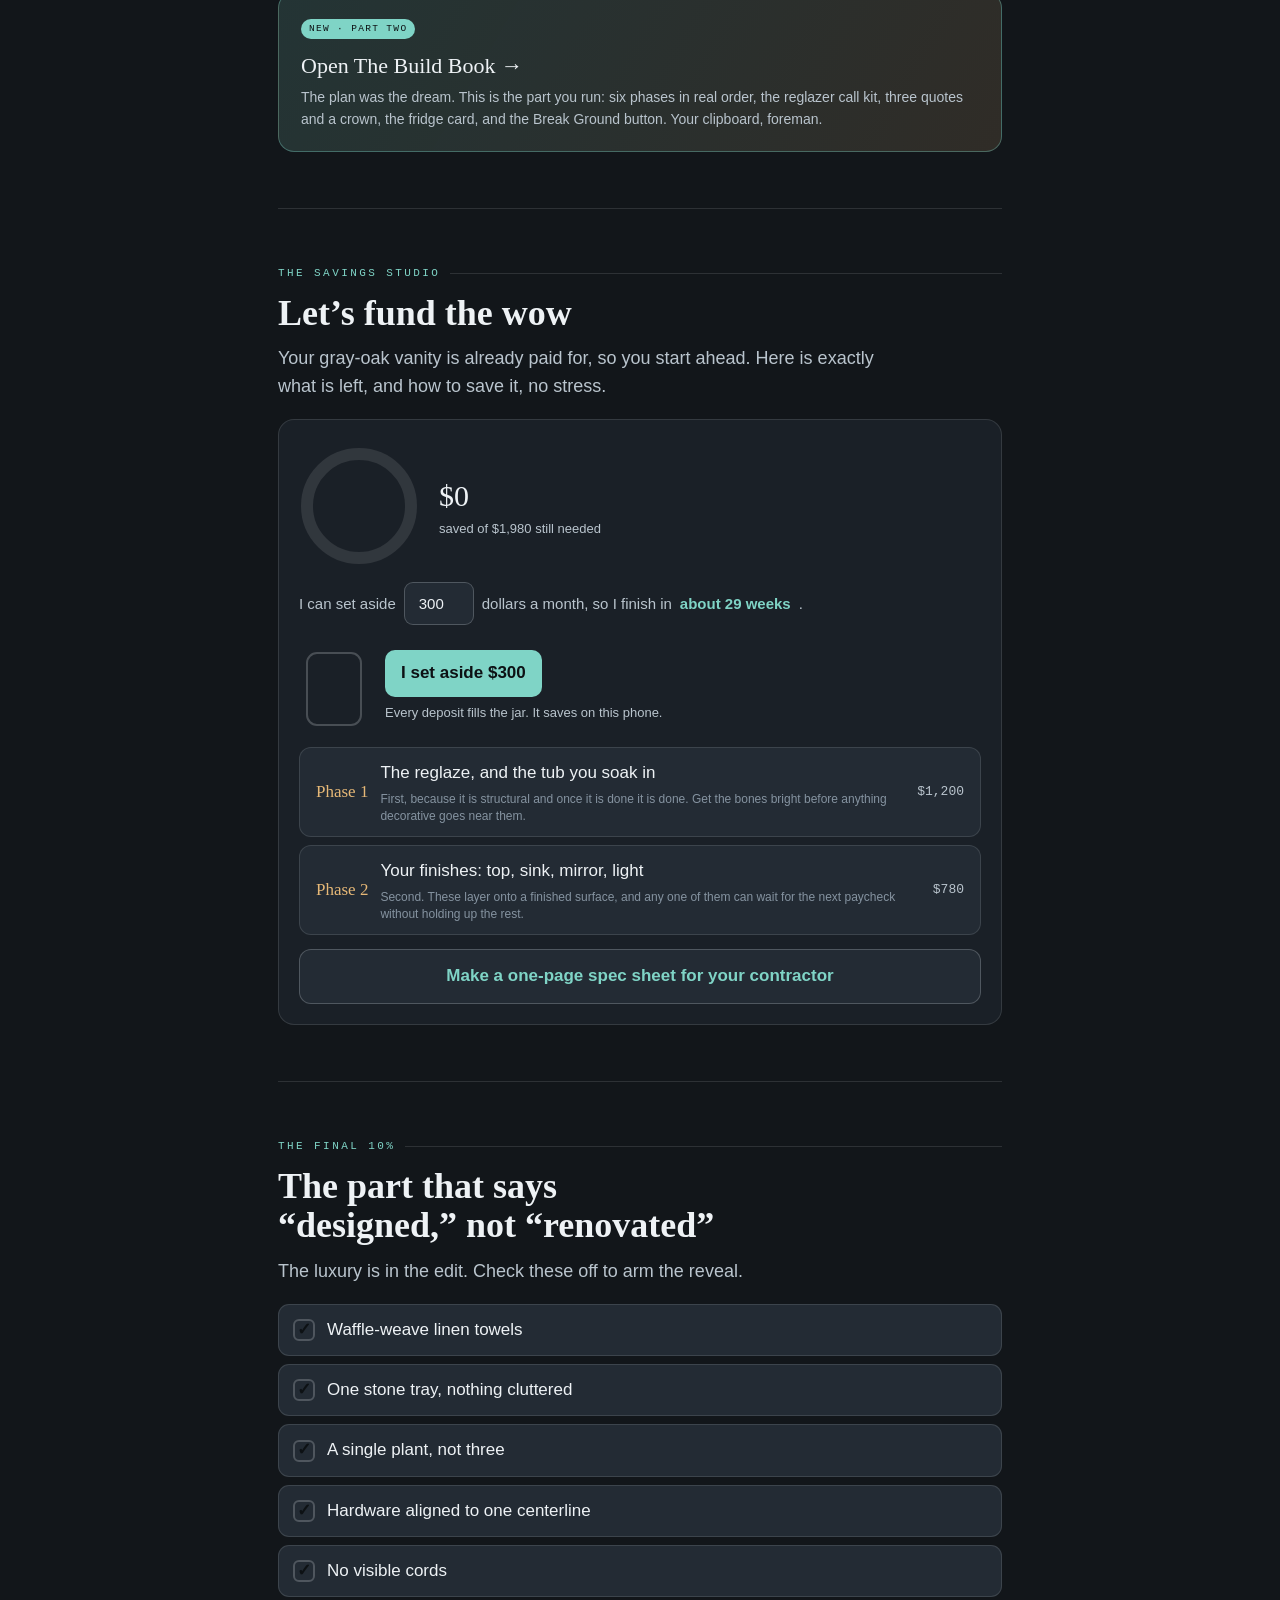
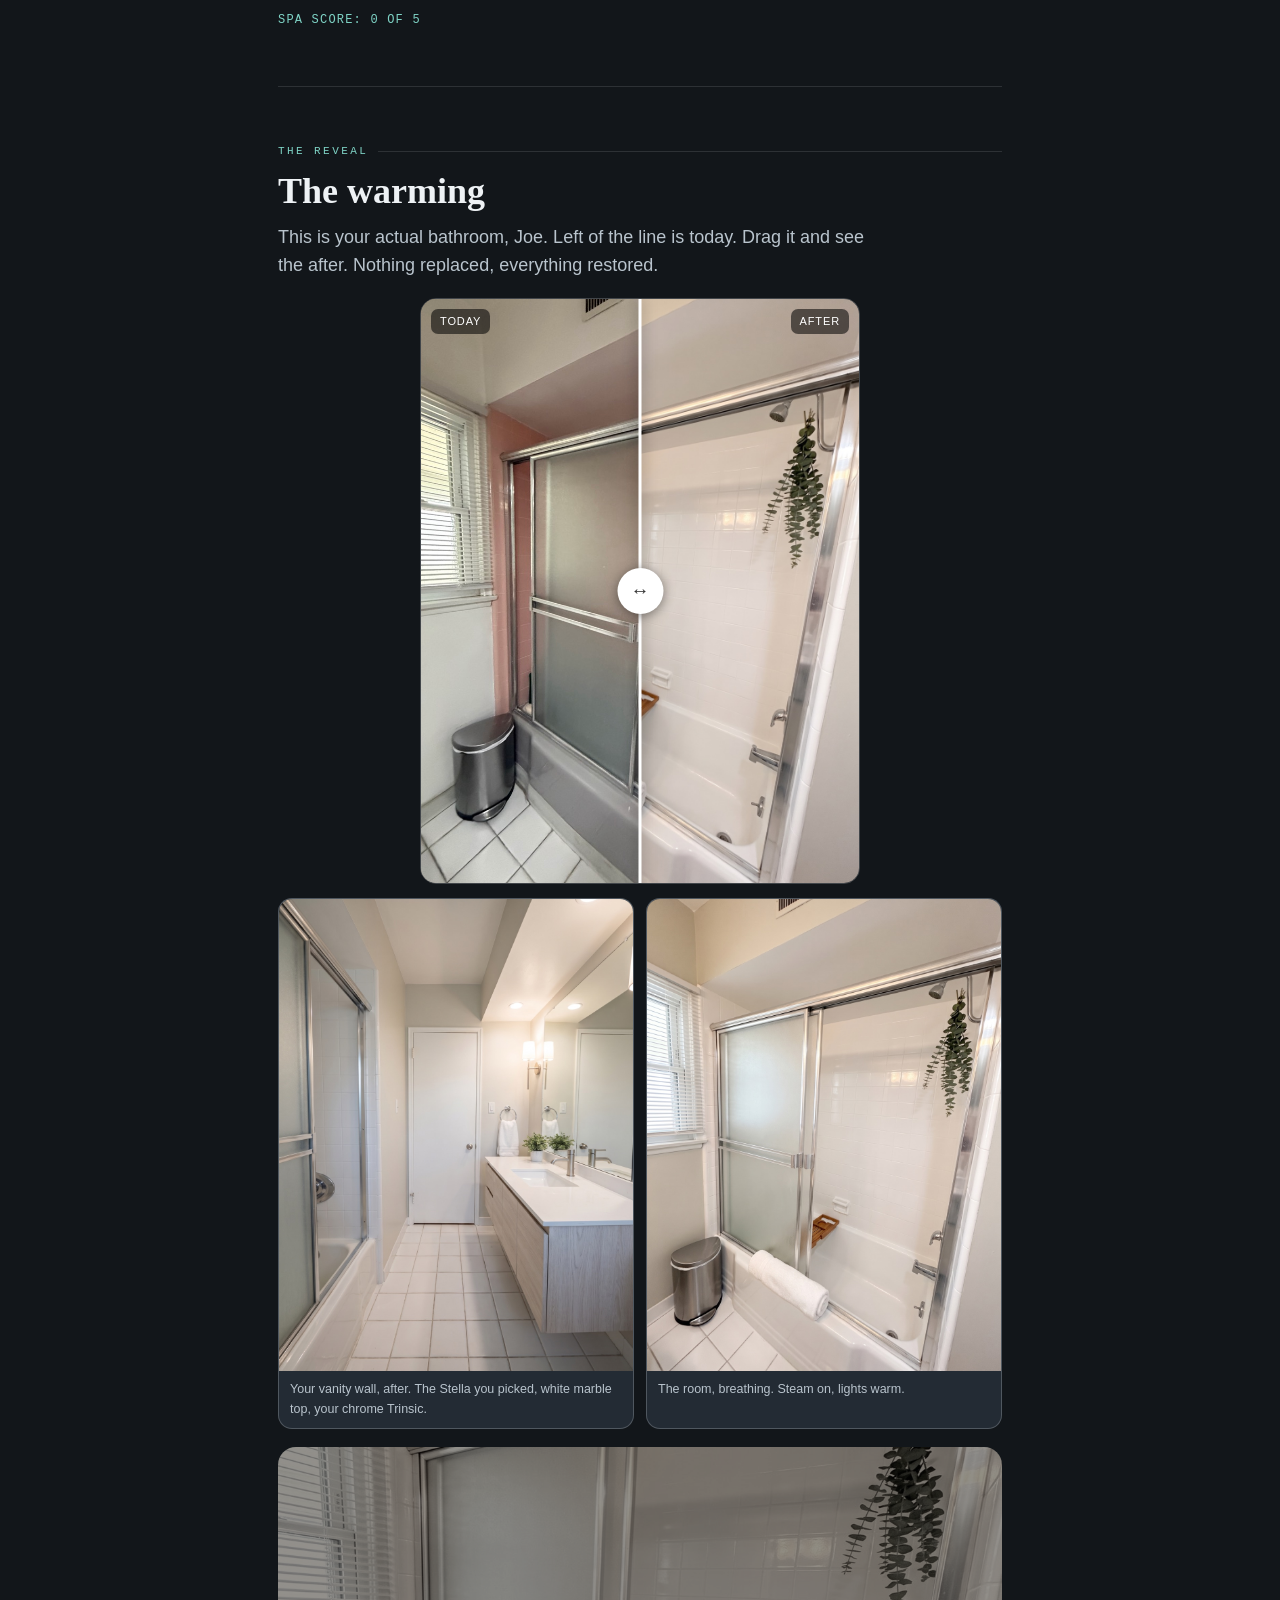
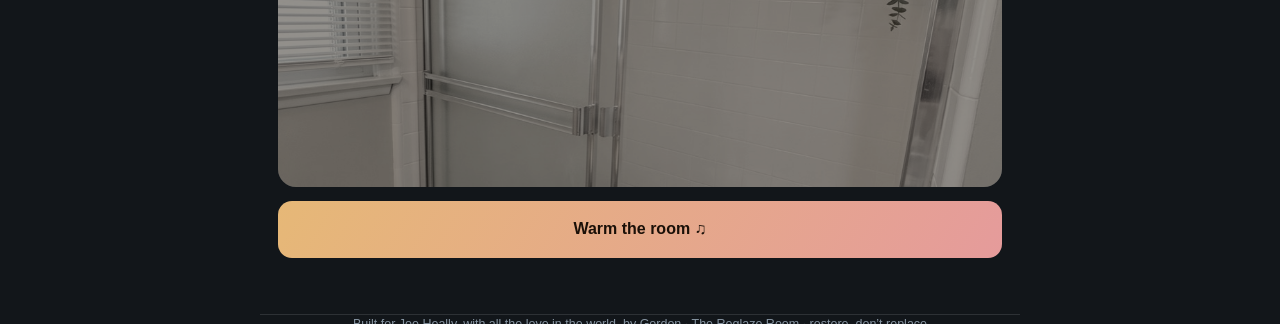
==== commit b0af195a: "Your Calls gets a live answer: sticky mini-elevation preview repaints on every pick (wall/floor/sink" ====
--- a/index.html
+++ b/index.html
@@ -2,6 +2,7 @@
 <html lang="en"><head>
 <meta charset="UTF-8">
 <meta name="viewport" content="width=device-width, initial-scale=1, viewport-fit=cover">
+<meta name="theme-color" content="#12161a">
 <title>The Reglaze Room · Joe's Hall Bath</title>
 <style>
   :root{
@@ -14,6 +15,12 @@
     --good:#6bcf9b; --warn:#e6b24a; --bad:#e07a72;
     --amb:0;
   }
+  @media(max-width:640px){body{font-size:18.5px;line-height:1.6}}
+  input,select,button{font-size:16px}
+  .savedchip{position:fixed;left:14px;bottom:calc(14px + env(safe-area-inset-bottom));z-index:70;background:var(--ground-3);border:1px solid var(--line2);color:var(--spa);border-radius:20px;padding:7px 14px;font-family:var(--mono);font-size:12.5px;opacity:0;transform:translateY(8px);transition:opacity .25s,transform .25s;pointer-events:none}
+  .savedchip.show{opacity:1;transform:none}
+  @media(prefers-reduced-motion:no-preference){.fitometer.ok{animation:fitglow 1.2s ease 1}}
+  @keyframes fitglow{0%{box-shadow:0 0 0 0 rgba(107,207,155,0.45)}100%{box-shadow:0 0 0 18px rgba(107,207,155,0)}}
   *{box-sizing:border-box}
   html{scroll-behavior:smooth;-webkit-text-size-adjust:100%}
   body{margin:0;background:var(--ground);color:var(--ink);font-family:var(--body);font-size:17px;line-height:1.55;-webkit-font-smoothing:antialiased;overflow-x:hidden}
@@ -214,6 +221,11 @@
     .spec th{border-color:#999}
   }
   @media (prefers-reduced-motion:reduce){*{transition:none!important}}
+  @media(prefers-reduced-motion:no-preference){
+    #minipreview.pulse{animation:mpulse 0.7s ease 1}
+    @keyframes mpulse{0%{box-shadow:0 0 0 0 rgba(127,212,198,0.55)}100%{box-shadow:0 0 0 16px rgba(127,212,198,0)}}
+  }
+  @media(max-width:640px){body{font-size:18.5px;line-height:1.6}.wrap p,.lede{max-width:100%}}
 </style>
 </head>
 <body>
@@ -295,6 +307,14 @@
     <h2>The decisions still open to you</h2>
     <p class="lede">The tub, the tile, the vanity, the faucet, you nailed those. This is where you steer. Every pick changes the look and the number, live, and the ones with a swatch flow straight into your 3D room.</p>
     <div id="decisions"></div>
+    <div class="card" id="minipreview" style="position:sticky;bottom:12px;z-index:30;box-shadow:0 -8px 30px -12px rgba(0,0,0,0.55)">
+      <div style="display:flex;align-items:baseline;justify-content:space-between;gap:10px;flex-wrap:wrap">
+        <h3 style="font-size:18px">Your picks, live</h3>
+        <span id="minisum" style="font-family:var(--mono);font-size:11px;color:var(--ink-faint)"></span>
+      </div>
+      <svg id="minisvg" viewBox="0 0 320 150" style="width:100%;display:block;margin-top:10px;border-radius:10px" role="img" aria-label="Live preview of your wall, floor, mirror, and metal choices"></svg>
+      <a href="room3d.html" class="preset" style="display:block;text-align:center;margin-top:10px;color:var(--spa);text-decoration:none">Walk into it in 3D &rarr;</a>
+    </div>
     <div class="card" id="stylepreviews">
       <h3 style="font-size:20px">See the two big directions, for real</h3>
       <p class="lede" style="font-size:15px;margin-top:8px">Your actual vanity wall, rendered both ways. Same vanity, same chrome, same tile. Only the walls and the metal accent change, the exact fork in Your Calls.</p>
@@ -441,17 +461,27 @@
   speechSynthesis.speak(u);
  });
 }
-function say(who,txt){lastLine=[who,txt];caption(who,txt);
-  if(muted||!primed||!window.speechSynthesis)return;
+/* Real voices: pre-rendered ElevenLabs lines by key; browser speech is the fallback */
+var VOICELINES={welcome_host:1,welcome_heart:1,lshape_host:1,preset_host:1,tub_host:1,tub2_heart:1,van_host:1,van2_heart:1,toi_host:1,fit_host:1,vanfit_host:1,temp_host:1,spa_heart:1,ba2_host:1,jar_host:1,warming_host:1,warming_heart:1};
+var voicePlayer=null;
+function playLine(key,who){var f='assets/audio/'+key+'.mp3';
+  if(!voicePlayer){voicePlayer=new Audio();voicePlayer.preload='none';}
+  try{voicePlayer.pause();voicePlayer.src=f;duck(true);
+    voicePlayer.onended=function(){duck(false);};voicePlayer.onerror=function(){duck(false);};
+    var p=voicePlayer.play();if(p&&p.catch)p.catch(function(){});return true;}catch(e){return false;}}
+function say(who,txt,key){lastLine=[who,txt,key];caption(who,txt);
+  if(muted||!primed)return;
+  if(key&&VOICELINES[key]&&playLine(key,who))return;
+  if(!window.speechSynthesis)return;
   try{ pickVoices(); speakNatural(who,txt); }catch(e){}}
-function sayOnce(k,who,txt){if(saidOnce[k])return;saidOnce[k]=1;say(who,txt);}
+function sayOnce(k,who,txt){if(saidOnce[k])return;saidOnce[k]=1;say(who,txt,k+'_'+who);}
 document.getElementById('mute').onclick=function(){muted=!muted;this.textContent='Sound: '+(muted?'off':'on');
-  if(muted&&window.speechSynthesis)speechSynthesis.cancel();
+  if(muted){if(window.speechSynthesis)speechSynthesis.cancel();if(voicePlayer)try{voicePlayer.pause()}catch(e){}}
   if(AC&&ambGain)ambGain.gain.setTargetAtTime(muted?0:0.12,AC.currentTime,0.5);};
-document.getElementById('replay').onclick=function(){if(lastLine){primed=true;initAmbience();say(lastLine[0],lastLine[1]);}};
+document.getElementById('replay').onclick=function(){if(lastLine){primed=true;initAmbience();say(lastLine[0],lastLine[1],lastLine[2]);}};
 document.getElementById('letin').onclick=function(){primed=true;initAmbience();try{speechSynthesis.cancel();}catch(e){}
-  say('host',"Welcome to the room, Joe. I am your host, and this fella beside me has some things to say about you.");
-  setTimeout(function(){say('heart',"Hi baby. I built you a whole show, just to prove your taste is as good as I already know it is.");},5200);
+  say('host',"Welcome to the room, Joe. I am your host, and this fella beside me has some things to say about you.",'welcome_host');
+  setTimeout(function(){say('heart',"Hi handsome. I built you a whole show, just to prove your taste is as good as I already know it is.",'welcome_heart');},7600);
   document.getElementById('letin').textContent='The hosts are in ✓';
   window.scrollTo({top:document.querySelector('.mv').offsetTop-20,behavior:'smooth'});};
 
@@ -497,8 +527,15 @@
     room.nw=Math.min(room.nw,room.B-12);room.nd=Math.min(room.nd,room.A-12);
     Object.keys(FIX).forEach(function(kk){if(FIX[kk].placed)clampFix(FIX[kk]);});
     renderSteppers();drawPlan();drawElev();checkFit();};});}
-document.getElementById('preset').onclick=function(){room.shape='rect';room.A=72;room.B=96;room.ceil=96;renderSteppers();drawPlan();drawElev();
-  sayOnce('preset','host',"About six by eight, roughly forty-eight square feet, scaled off the tub. Confirm the width with a tape and it locks. Small room, big moves.");checkFit();};
+document.getElementById('preset').onclick=function(){room.shape='rect';room.A=72;room.B=96;room.ceil=96;
+  /* place the real layout, to code: tub on the long wall from the door end, vanity opposite,
+     toilet past the vanity (centerline 15+ from both neighbors), door swinging in at the top right */
+  FIX.tub.placed=true;FIX.tub.rot=0;FIX.tub.x=0;FIX.tub.y=0;
+  FIX.vanity.placed=true;FIX.vanity.rot=0;FIX.vanity.x=0;FIX.vanity.y=room.A-FIX.vanity.h;
+  FIX.toilet.placed=true;FIX.toilet.rot=0;FIX.toilet.x=62;FIX.toilet.y=room.A-FIX.toilet.h;
+  FIX.door.placed=true;FIX.door.rot=0;FIX.door.x=room.B-FIX.door.w;FIX.door.y=0;
+  renderSteppers();drawPlan();drawElev();
+  sayOnce('preset','host',"About six by eight, scaled off the tub, and I set the room the way it really is: tub down the long wall, vanity across from it, toilet past the vanity with its fifteen inches, door swinging clear. Every clearance is code. Confirm the width with a tape and it locks.");checkFit();};
 
 /* ---------- GEOMETRY (shared polygon model) ---------- */
 function notchRect(){if(room.shape!=='L')return null;var nw=room.nw,nd=room.nd;
@@ -610,7 +647,7 @@
    Front faces the room interior, inferred from whichever wall the fixture sits nearest. */
 function clearZones(){var zones=[];
   ['tub','vanity','toilet'].forEach(function(k){var f=FIX[k];if(!f.placed)return;
-    var CLR=(k==='toilet')?4:21; /* Joe's call: the toilet only needs 4 inches all around */
+    var CLR=21; /* IRC: 21 in of clear standing room in front of tub, vanity, AND toilet */
     var w=fw(f),h=fh(f);
     var dT=f.y,dB=room.A-(f.y+h),dL=f.x,dR=room.B-(f.x+w);
     var m=Math.min(dT,dB,dL,dR),z;
@@ -620,7 +657,8 @@
     else z={x:f.x-CLR,y:f.y,w:CLR,h:h};
     zones.push({k:k,z:z,clr:CLR});});
   return zones;}
-function zoneBlocker(cz){var hit=null;['tub','vanity','toilet','door'].forEach(function(ok){if(ok===cz.k||hit)return;
+function zoneBlocker(cz){var hit=null;['tub','vanity','toilet'].forEach(function(ok){if(ok===cz.k||hit)return;
+    /* door swing is allowed to pass over clear floor space (IRC); only fixtures block it */
     var o=FIX[ok];if(!o.placed)return;if(rOv(cz.z,fixRect(o)))hit=ok;});return hit;}
 function checkFit(){try{renderWallpick();drawElev();saveChoices();}catch(e){}var placed=Object.keys(FIX).filter(function(k){return FIX[k].placed;});var el=document.getElementById('fit');
   if(!placed.length){el.className='fitometer';document.getElementById('fittitle').textContent='Place your pieces';document.getElementById('fitsub').textContent='Tap a chip below to drop it in';return;}
@@ -628,9 +666,16 @@
   for(var i=0;i<placed.length;i++)for(var j=i+1;j<placed.length;j++){if(placed[i]==='door'||placed[j]==='door')continue;
     if(overlap(FIX[placed[i]],FIX[placed[j]]))problems.push(FIX[placed[i]].name+' overlaps '+FIX[placed[j]].name);}
   if(FIX.toilet.placed){var t=FIX.toilet,tsg=wallSegs().find(function(x){return x.id===wallOf(t);});
-    var s1,s2;
-    if(!tsg||tsg.horiz){s1=t.x;s2=room.B-(t.x+fw(t));}else{s1=t.y;s2=room.A-(t.y+fh(t));}
-    if(s1<4&&s2<4)problems.push('Toilet needs 4 inches of side clearance');}
+    /* IRC: 15 in from toilet centerline to each side wall or neighboring fixture */
+    var horiz=(!tsg||tsg.horiz),tr=fixRect(t);
+    var ctr=horiz?(t.x+fw(t)/2):(t.y+fh(t)/2);
+    var lo=horiz?0:0, hi=horiz?room.B:room.A;
+    ['tub','vanity'].forEach(function(nk){var o=FIX[nk];if(!o.placed)return;var r=fixRect(o);
+      var bandOv=horiz?(r.y<tr.y+tr.h&&r.y+r.h>tr.y):(r.x<tr.x+tr.w&&r.x+r.w>tr.x);
+      if(!bandOv)return;
+      var oLo=horiz?r.x:r.y, oHi=horiz?(r.x+r.w):(r.y+r.h);
+      if(oHi<=ctr)lo=Math.max(lo,oHi); else if(oLo>=ctr)hi=Math.min(hi,oLo);});
+    if(ctr-lo<15||hi-ctr<15)problems.push('Toilet centerline needs 15 inches to each side wall or neighbor (IRC), slide it over');}
   var fnames={tub:'reglazed tub',vanity:'vanity',toilet:'toilet',door:'door swing'};
   clearZones().forEach(function(cz){var b=zoneBlocker(cz);
     if(b)problems.push('The '+fnames[cz.k]+' needs '+cz.clr+' inches of clear standing room in front, and the '+fnames[b]+' is in it');});
@@ -791,7 +836,48 @@
 function getOpt(id){for(var i=0;i<DECISIONS.length;i++)if(DECISIONS[i].id===id)return DECISIONS[i].opts[choice[id]];}
 function planTotal(){var t=REGLAZE;DECISIONS.forEach(function(d){t+=d.opts[choice[d.id]].p;});UPGRADES.forEach(function(u){if(upgOn[u.id])t+=u.p;});return t;}
 function getSaved(){return +(localStorage.getItem(SKEY)||0);}
-function saveChoices(){var s={wall:getOpt('wall').hex,floor:getOpt('floor').floor,sink:getOpt('top').sink,mirror:getOpt('mirror').mirror,accent:getOpt('accent').accent,
+var _sc=document.createElement('div');_sc.className='savedchip';_sc.textContent='Saved for you, Joe ✓';document.addEventListener('DOMContentLoaded',function(){document.body.appendChild(_sc);});
+var _scT=null;function flashSaved(){if(!_sc.parentNode)document.body.appendChild(_sc);_sc.classList.add('show');clearTimeout(_scT);_scT=setTimeout(function(){_sc.classList.remove('show');},1400);}
+function uiTick(){if(muted)return;try{
+  if(!window._uiac)window._uiac=new (window.AudioContext||window.webkitAudioContext)();
+  var ac=window._uiac,o=ac.createOscillator(),g=ac.createGain();
+  o.type='triangle';o.frequency.value=740;
+  g.gain.setValueAtTime(0.0001,ac.currentTime);
+  g.gain.exponentialRampToValueAtTime(0.05,ac.currentTime+0.008);
+  g.gain.exponentialRampToValueAtTime(0.0001,ac.currentTime+0.12);
+  o.connect(g);g.connect(ac.destination);o.start();o.stop(ac.currentTime+0.14);}catch(e){}}
+function drawMini(){var el=document.getElementById('minisvg');if(!el)return;
+  try{
+    var wall=getOpt('wall'),floor=getOpt('floor'),top=getOpt('top'),mir=getOpt('mirror'),acc=getOpt('accent');
+    var li=choice['light']||0;
+    var metal=(acc.accent==='chrome')?'#cfe0ee':'#e6b877';
+    var floorCol=floor.floor==='oak'?'#b89568':(floor.floor==='stone'?'#cfc9c0':'#e8eaea');
+    var s='';
+    s+='<rect x="0" y="0" width="320" height="150" fill="'+wall.hex+'"/>';
+    // wainscot tile
+    s+='<rect x="0" y="86" width="320" height="44" fill="#f4f6f7"/>';
+    for(var gx=0;gx<320;gx+=24)s+='<line x1="'+gx+'" y1="86" x2="'+gx+'" y2="130" stroke="#dde3e5" stroke-width="1"/>';
+    s+='<line x1="0" y1="108" x2="320" y2="108" stroke="#dde3e5" stroke-width="1"/>';
+    // floor
+    s+='<rect x="0" y="130" width="320" height="20" fill="'+floorCol+'"/>';
+    if(floor.floor==='oak')for(var fx=0;fx<320;fx+=40)s+='<line x1="'+fx+'" y1="130" x2="'+fx+'" y2="150" stroke="rgba(0,0,0,0.12)" stroke-width="1"/>';
+    // vanity (floating)
+    s+='<rect x="104" y="96" width="112" height="26" rx="3" fill="#d6ccba"/>';
+    s+='<rect x="100" y="90" width="120" height="8" rx="2" fill="#fdfdfd" stroke="#d8dcde" stroke-width="0.6"/>';
+    if(top.sink==='vessel')s+='<ellipse cx="160" cy="88" rx="17" ry="5.5" fill="#ffffff" stroke="#cfd6d9" stroke-width="1"/>';
+    s+='<rect x="152" y="76" width="3" height="12" fill="'+'#cfe0ee'+'"/>';
+    // mirror
+    if(mir.mirror==='cabinet'){s+='<rect x="132" y="26" width="56" height="44" rx="4" fill="#eaf1f5" stroke="'+metal+'" stroke-width="2.5"/>';}
+    else if(mir.mirror==='lit'){s+='<circle cx="160" cy="47" r="26" fill="#eaf1f5"/><circle cx="160" cy="47" r="26" fill="none" stroke="#ffe9c4" stroke-width="5" opacity="0.85"/>';}
+    else{s+='<circle cx="160" cy="47" r="24" fill="#eaf1f5" stroke="'+metal+'" stroke-width="3"/>';}
+    // lighting
+    if(li===0||li===1){s+='<circle cx="96" cy="44" r="6" fill="#ffe9c4" stroke="'+metal+'" stroke-width="2"/><circle cx="224" cy="44" r="6" fill="#ffe9c4" stroke="'+metal+'" stroke-width="2"/>';}
+    if(li===1||li===2){s+='<rect x="140" y="4" width="40" height="5" rx="2.5" fill="'+metal+'"/><ellipse cx="160" cy="16" rx="26" ry="6" fill="#ffe9c4" opacity="0.5"/>';}
+    el.innerHTML=s;
+    var sum=document.getElementById('minisum');
+    if(sum)sum.textContent=wall.l+' · '+floor.l.split(',')[0]+' · '+mir.l+' · '+acc.l.split(',')[0];
+  }catch(e){}}
+function saveChoices(){flashSaved();drawMini();var s={wall:getOpt('wall').hex,floor:getOpt('floor').floor,sink:getOpt('top').sink,mirror:getOpt('mirror').mirror,accent:getOpt('accent').accent,
   A:room.A,B:room.B,ceil:room.ceil,shape:room.shape,nw:room.nw,nd:room.nd,ncorner:room.corner,
   tubWall:FIX.tub.placed?wallOf(FIX.tub):null,vanWall:FIX.vanity.placed?wallOf(FIX.vanity):null,toiletWall:FIX.toilet.placed?wallOf(FIX.toilet):null,doorWall:FIX.door.placed?wallOf(FIX.door):null};
   try{localStorage.setItem(CKEY,JSON.stringify(s));}catch(e){}}
@@ -805,11 +891,11 @@
     h+='</div>';el.innerHTML=h;c.appendChild(el);});
   c.querySelectorAll('.opt').forEach(function(o){o.onclick=function(){var id=o.dataset.d,i=+o.dataset.i;if(choice[id]===i)return;var before=planTotal();choice[id]=i;
     c.querySelectorAll('.opt[data-d="'+id+'"]').forEach(function(x){x.dataset.on=(+x.dataset.i===i)?1:0;});
-    recompute(before);var op=getOpt(id);if(op.v==='green')sayOnce('call_'+id+'_'+i,'host',"Good call, Joe. "+op.d);};});}
+    recompute(before);uiTick();drawMini();var mp=document.getElementById('minipreview');if(mp){mp.classList.remove('pulse');void mp.offsetWidth;mp.classList.add('pulse');}var op=getOpt(id);if(op.v==='green')sayOnce('call_'+id+'_'+i,'host',"Good call, Joe. "+op.d);};});}
 function renderUpgrades(){var c=document.getElementById('upgrades');c.innerHTML='';
   UPGRADES.forEach(function(u){var d=document.createElement('div');d.className='upg';
     d.innerHTML='<div class="toggle" data-u="'+u.id+'" data-on="'+(upgOn[u.id]?1:0)+'"></div><div class="name">'+u.l+'<small>'+u.d+'</small></div><div class="price">$'+u.p+'</div>';c.appendChild(d);});
-  c.querySelectorAll('.toggle').forEach(function(t){t.onclick=function(){var id=t.dataset.u;var before=planTotal();upgOn[id]=!upgOn[id];t.dataset.on=upgOn[id]?1:0;recompute(before);};});}
+  c.querySelectorAll('.toggle').forEach(function(t){t.onclick=function(){uiTick();var id=t.dataset.u;var before=planTotal();upgOn[id]=!upgOn[id];t.dataset.on=upgOn[id]?1:0;recompute(before);};});}
 function recompute(before){var now=planTotal();updatePlan();
   var imp=document.getElementById('impact');var mo=+document.getElementById('permo').value||300;var d=now-before;var wk=Math.max(1,Math.round(Math.abs(d)/(mo/4.345)));
   if(d>0)imp.textContent='That adds $'+d+' to your plan. About '+wk+' more '+(wk===1?'week':'weeks')+' of saving at your pace.';
@@ -831,7 +917,7 @@
   renderLadder(t,saved);}
 document.getElementById('permo').oninput=updatePlan;
 document.getElementById('deposit').onclick=function(){localStorage.setItem(SKEY,getSaved()+300);updatePlan();
-  say('host',"Three hundred set aside. Watch that jar fill. You are closer to the wow than you were a second ago.");};
+  say('host',"Three hundred set aside. Watch that jar fill. You are closer to the wow than you were a second ago.",'jar_host');};
 function renderLadder(total,saved){var L=document.getElementById('ladder');
   var design=0;DECISIONS.forEach(function(d){design+=d.opts[choice[d.id]].p;});
   var upg=0;UPGRADES.forEach(function(u){if(upgOn[u.id])upg+=u.p;});
@@ -874,8 +960,8 @@
   return "And every open call in here was yours, Joe. "+wallL+" walls, "+floorL+", "+sinkL+", "+lightL+". Over the reglazed tub and the gray oak you already nailed. That is a designed room, top to bottom.";}
 document.getElementById('revealbtn').onclick=function(){document.getElementById('reveal').classList.add('warm');
   document.documentElement.style.setProperty('--amb','1');temp=1;renderTemp();drawElev();
-  say('host',"There it is. The work light warms, the white catches, the room settles into a spa.");
-  setTimeout(function(){say('heart',"Remember what I told you? You are going to go oh my god, wow, when you come to the bathroom. Well. You are here. Oh my god, Joe. Wow. I love you.");},4800);
+  say('host',"There it is. The work light warms, the white catches, the room settles into a spa.",'warming_host');
+  setTimeout(function(){say('heart',"Remember what I told you? You are going to go oh my god, wow, when you come to the bathroom. Well. You are here. Oh my god, Joe. Wow. I love you.",'warming_heart');},4800);
   setTimeout(function(){say('heart',buildRecap());},10200);};
 
 /* ---------- SHAREABLE ROOM LINK (cross-device) ---------- */
@@ -933,10 +1019,12 @@
   apply();
 })();
 
+/* welcome back, Joe (caption only) */
+try{if(localStorage.getItem('joe_reglaze_choices_v1')){setTimeout(function(){caption('host','Welcome back, Joe. Your room is right where you left it.');},900);}}catch(e){}
 /* ---------- INIT ---------- */
 if(location.hash.length>2){applyState(location.hash.slice(1));}
 renderSteppers();renderTools();drawPlan();renderWallpick();drawElev();renderTemp();renderEye();renderTrends();renderDecisions();renderUpgrades();renderChecklist();
-document.documentElement.style.setProperty('--amb',temp);updatePlan();
+document.documentElement.style.setProperty('--amb',temp);updatePlan();try{drawMini()}catch(e){}
 window.addEventListener('resize',function(){drawPlan();drawElev();});
 </script>
 </body></html>
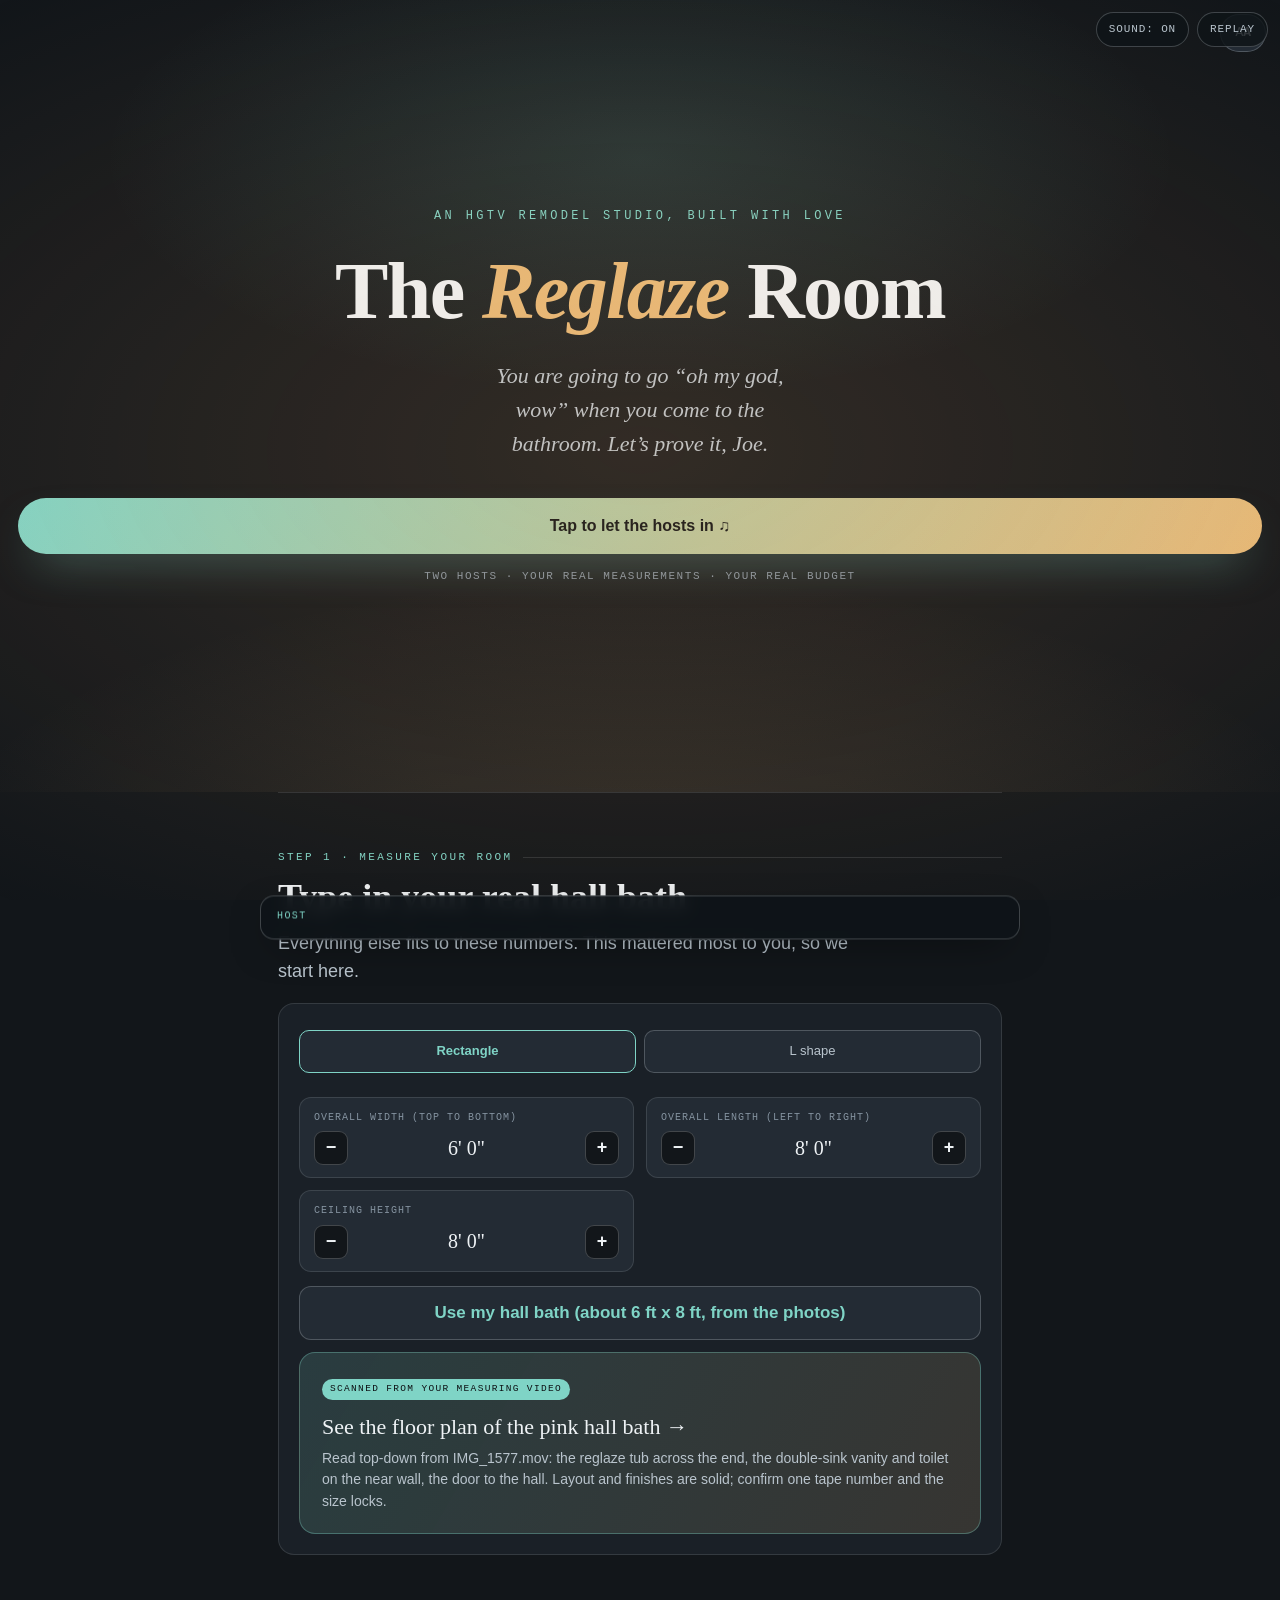
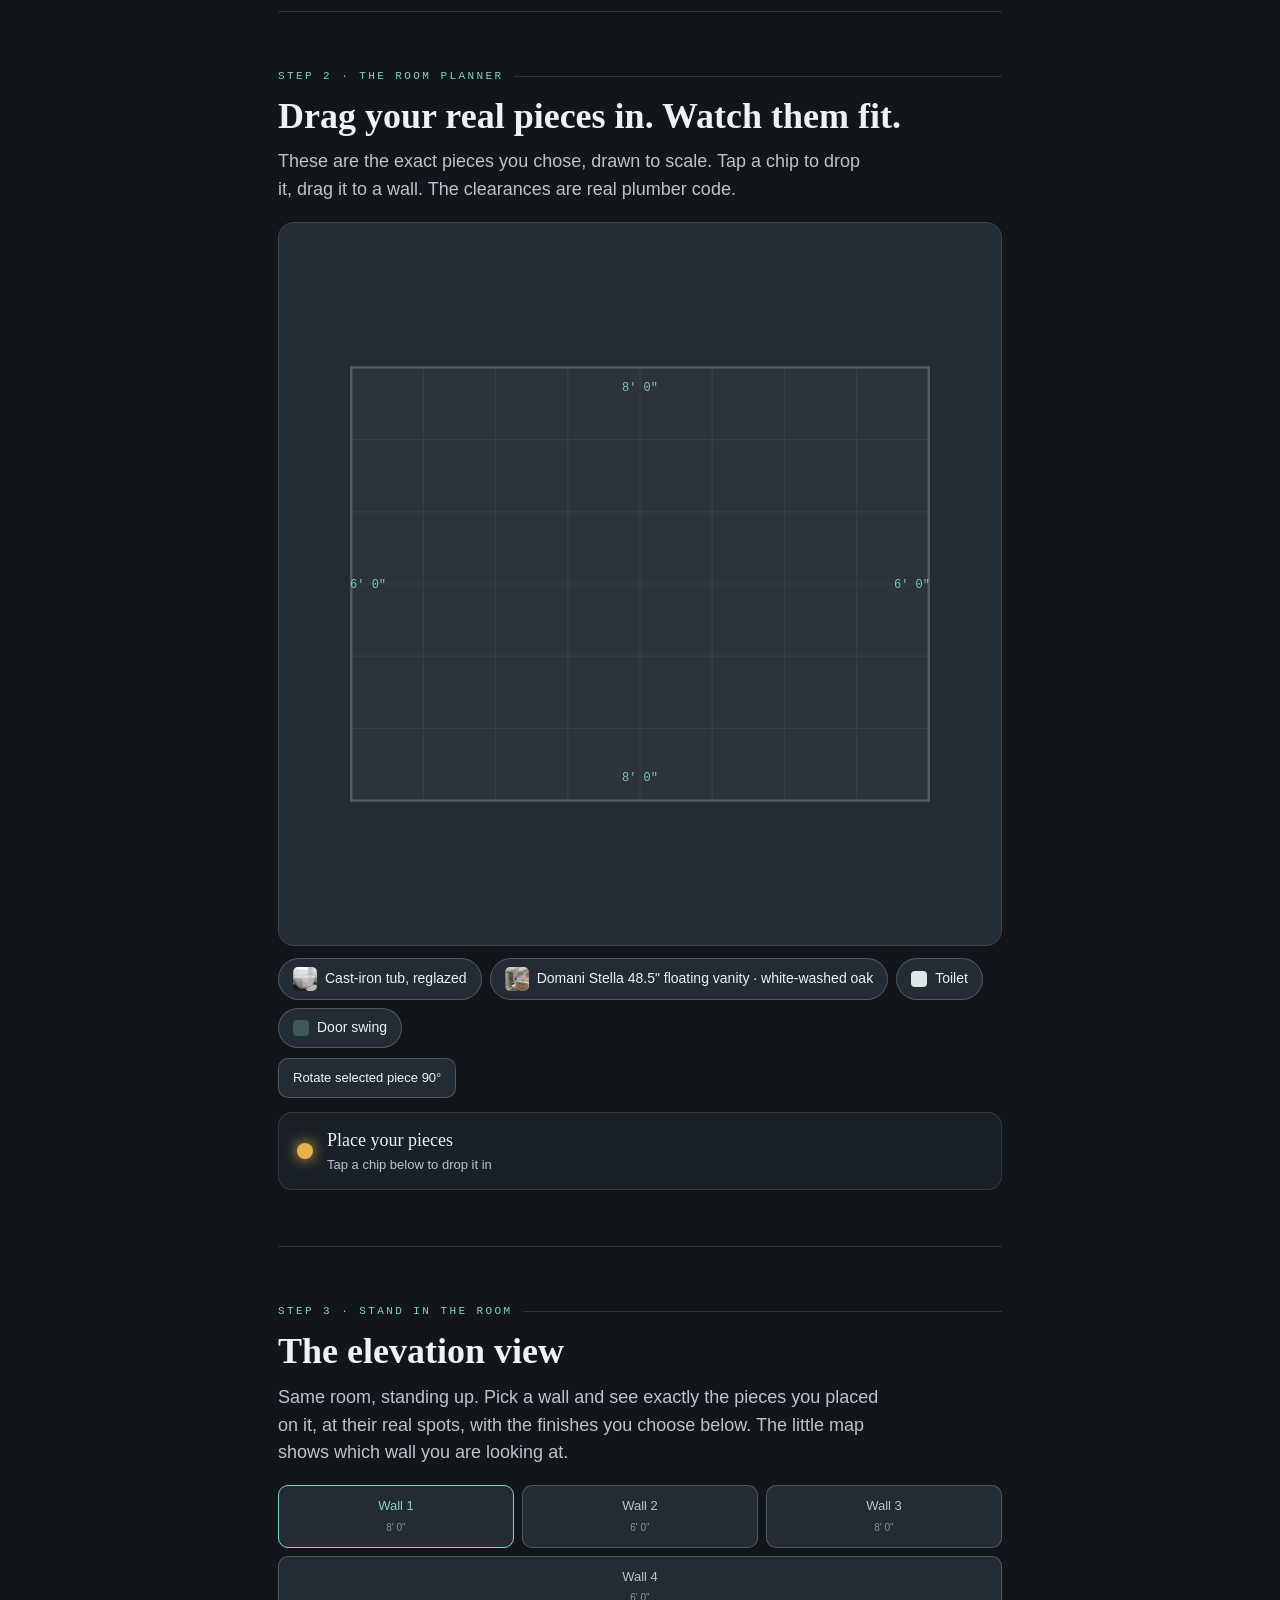
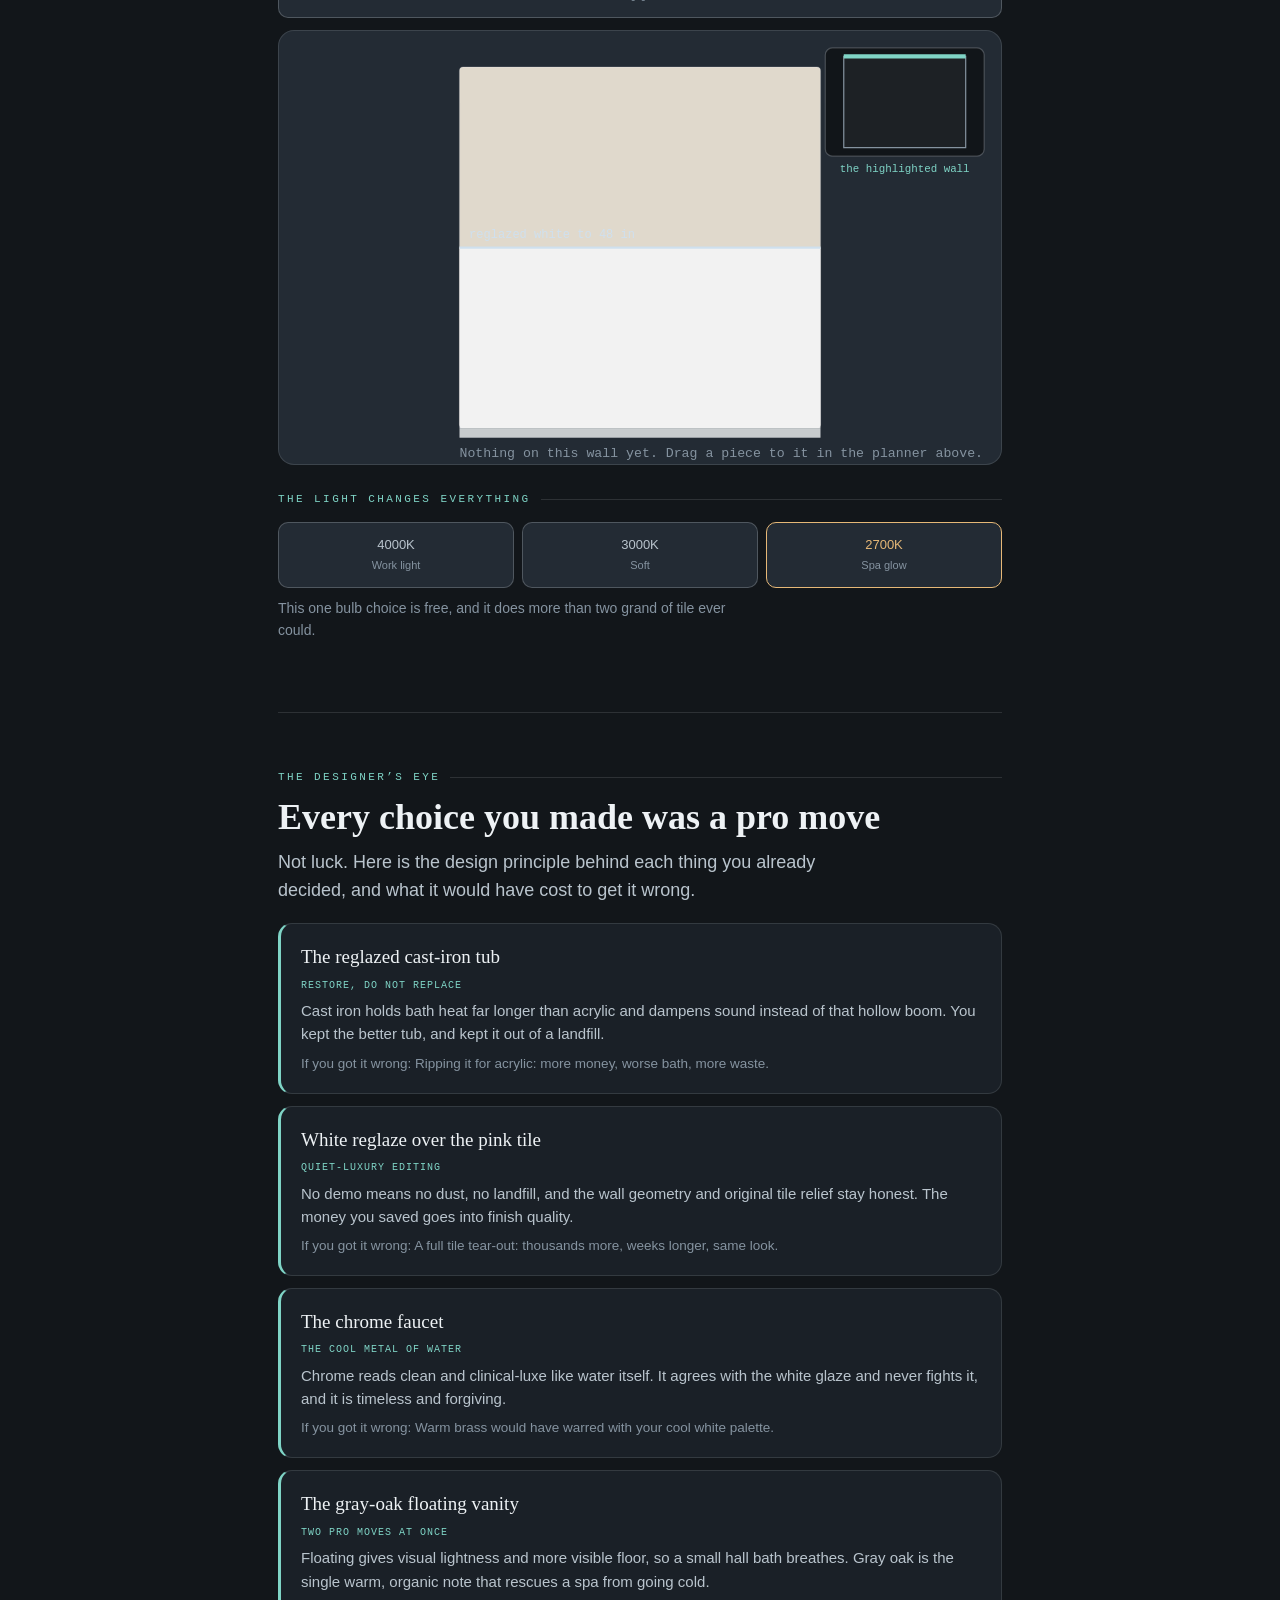
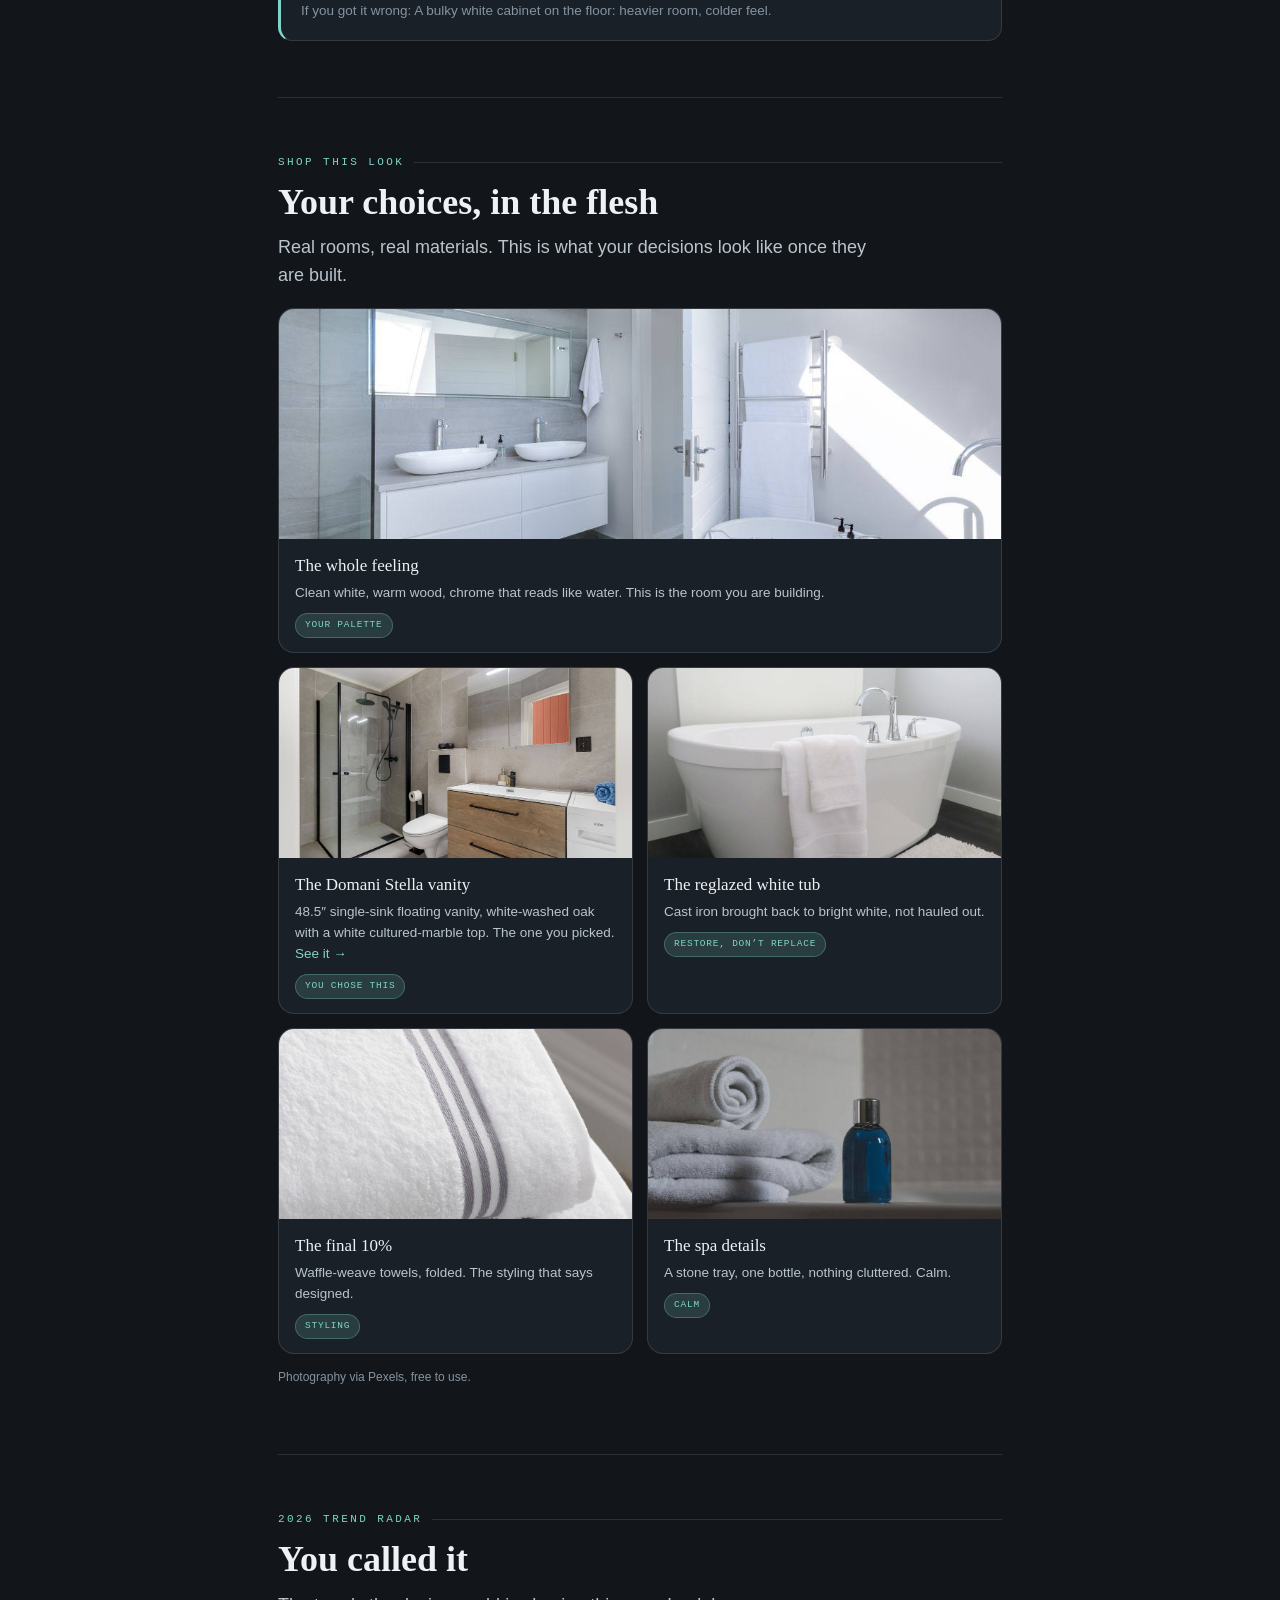
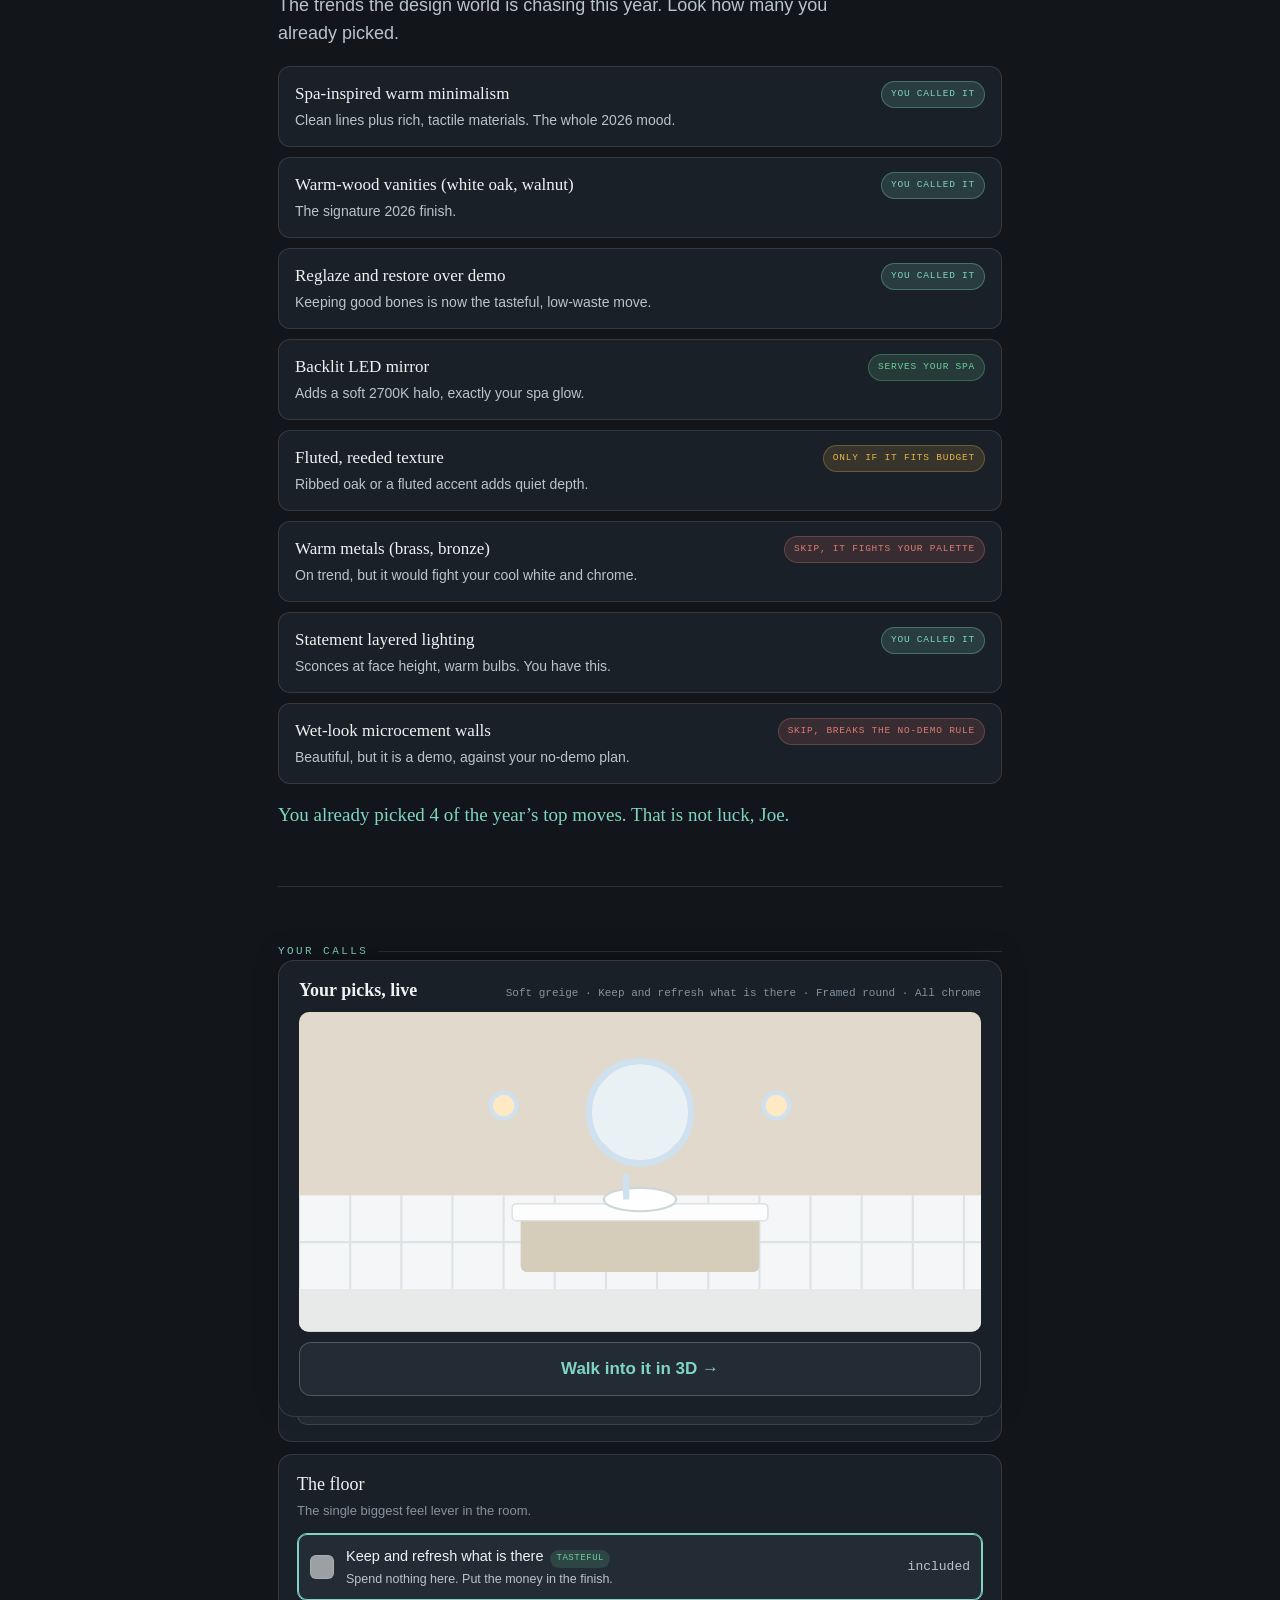
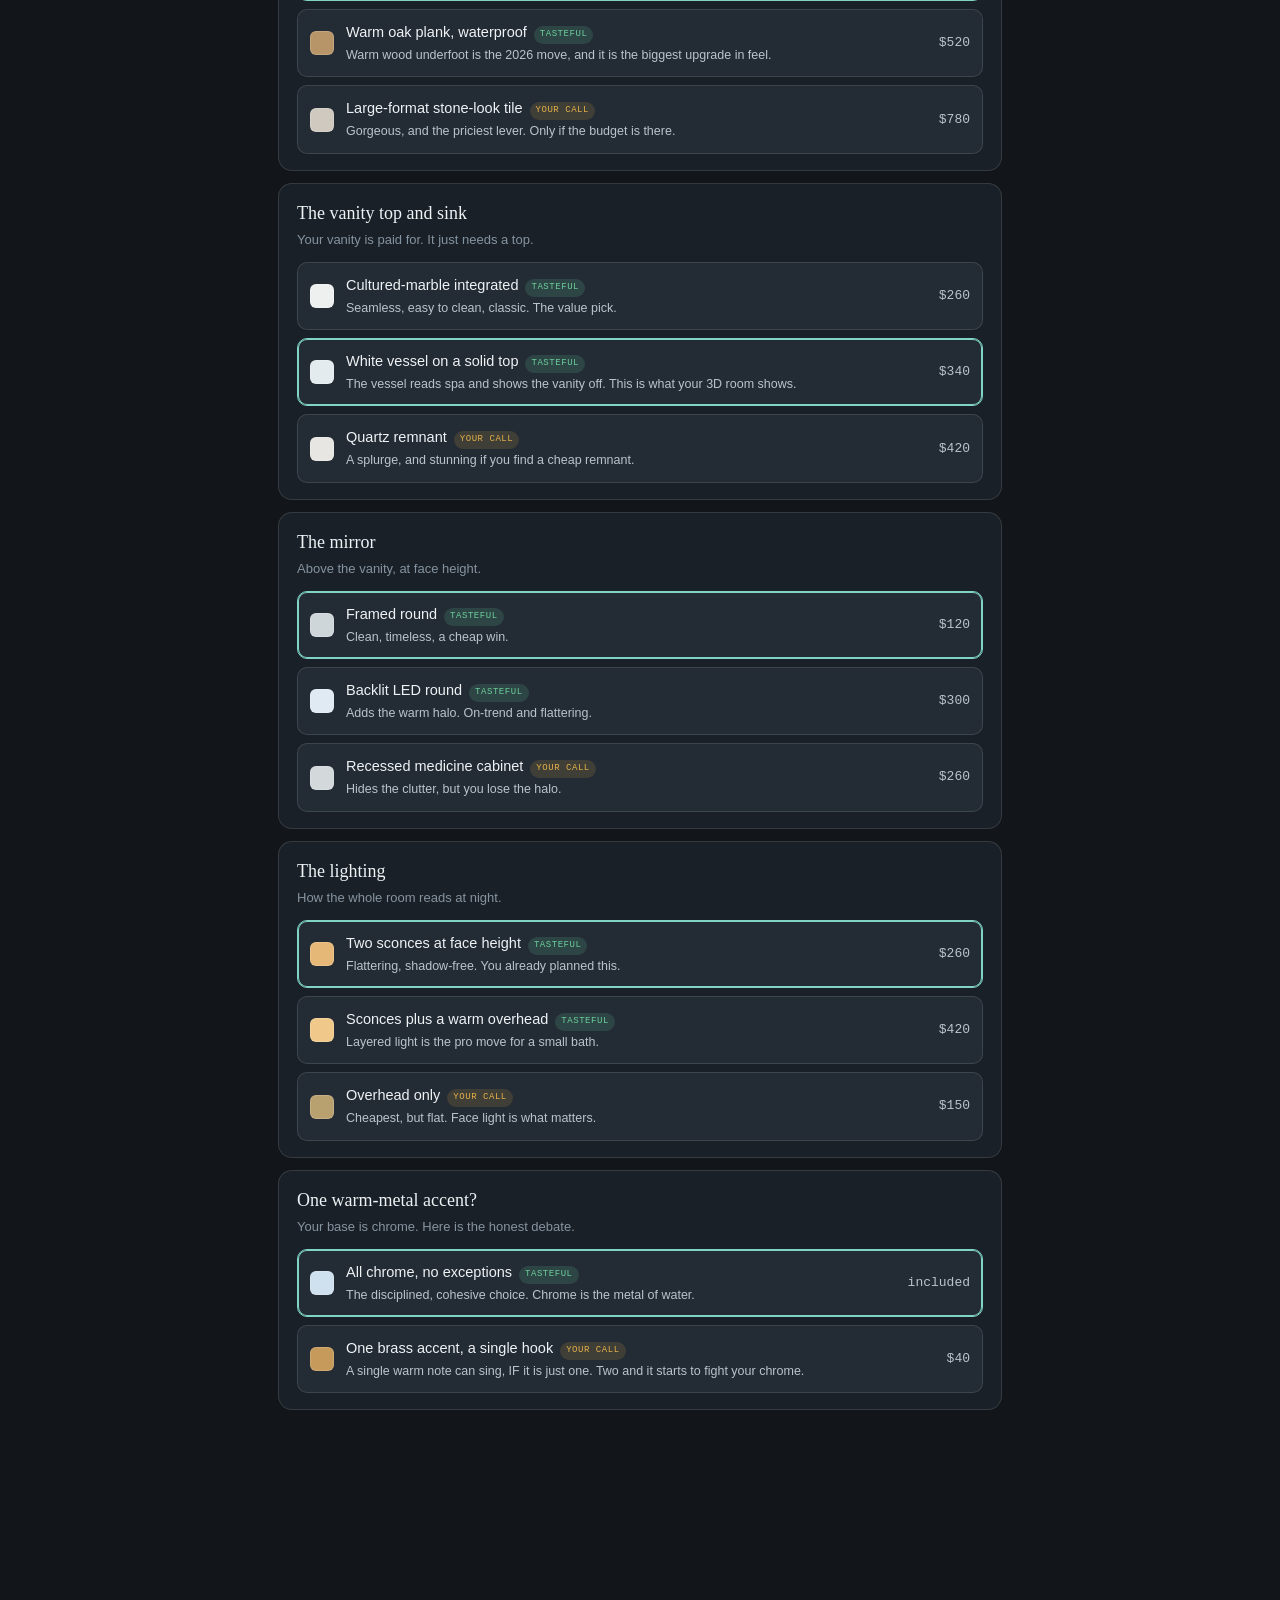
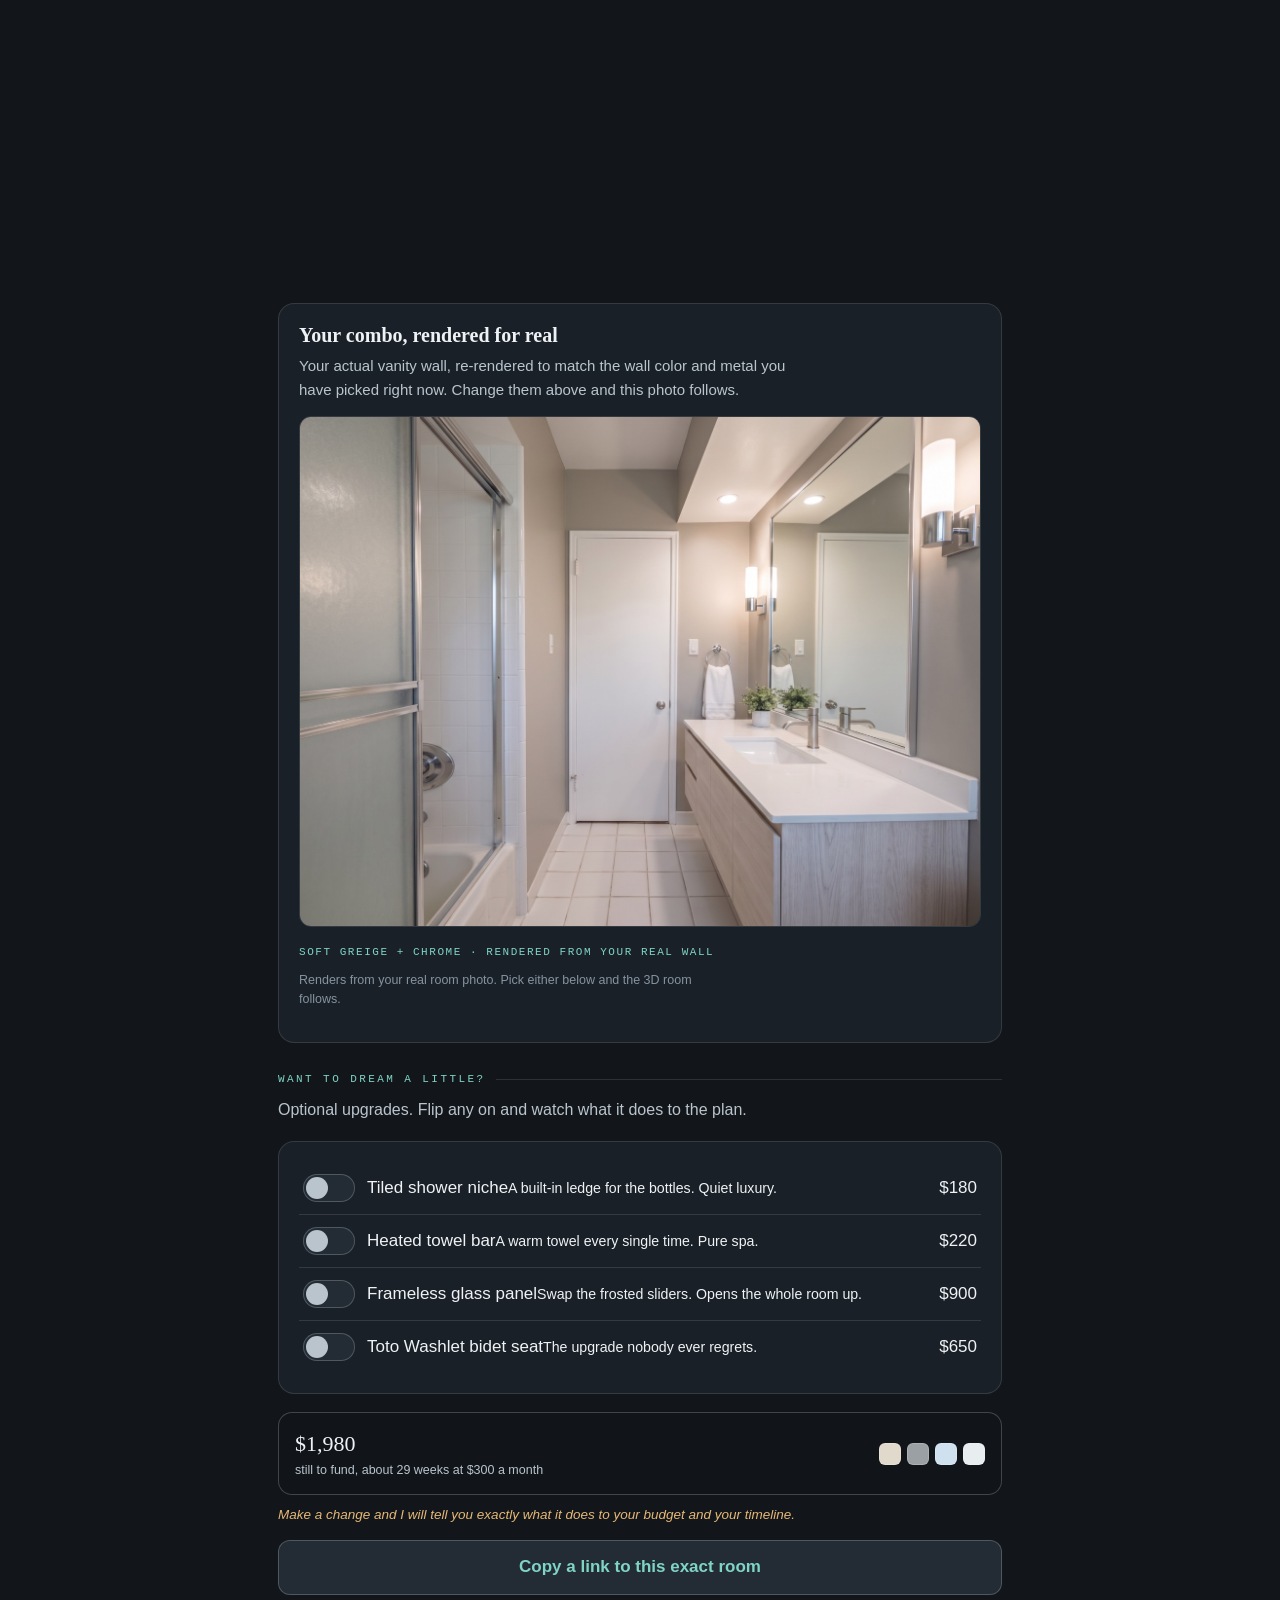
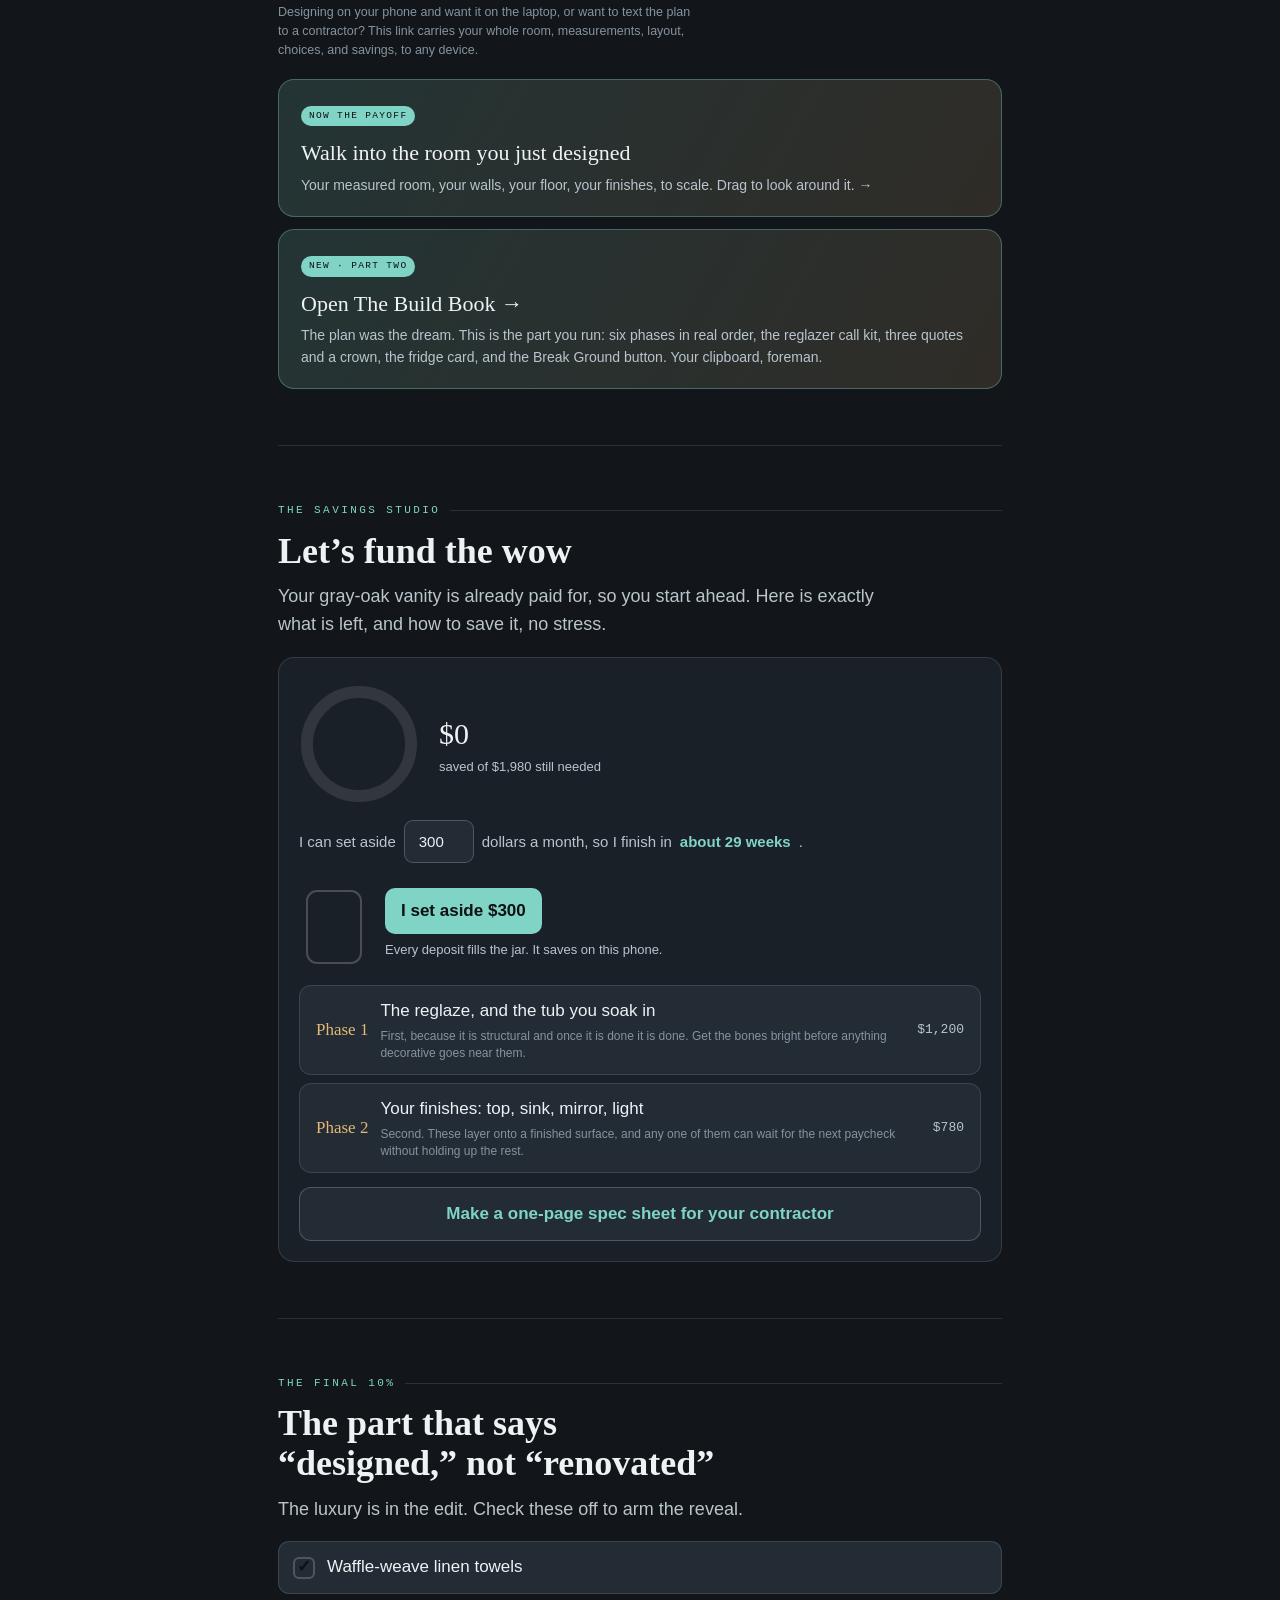
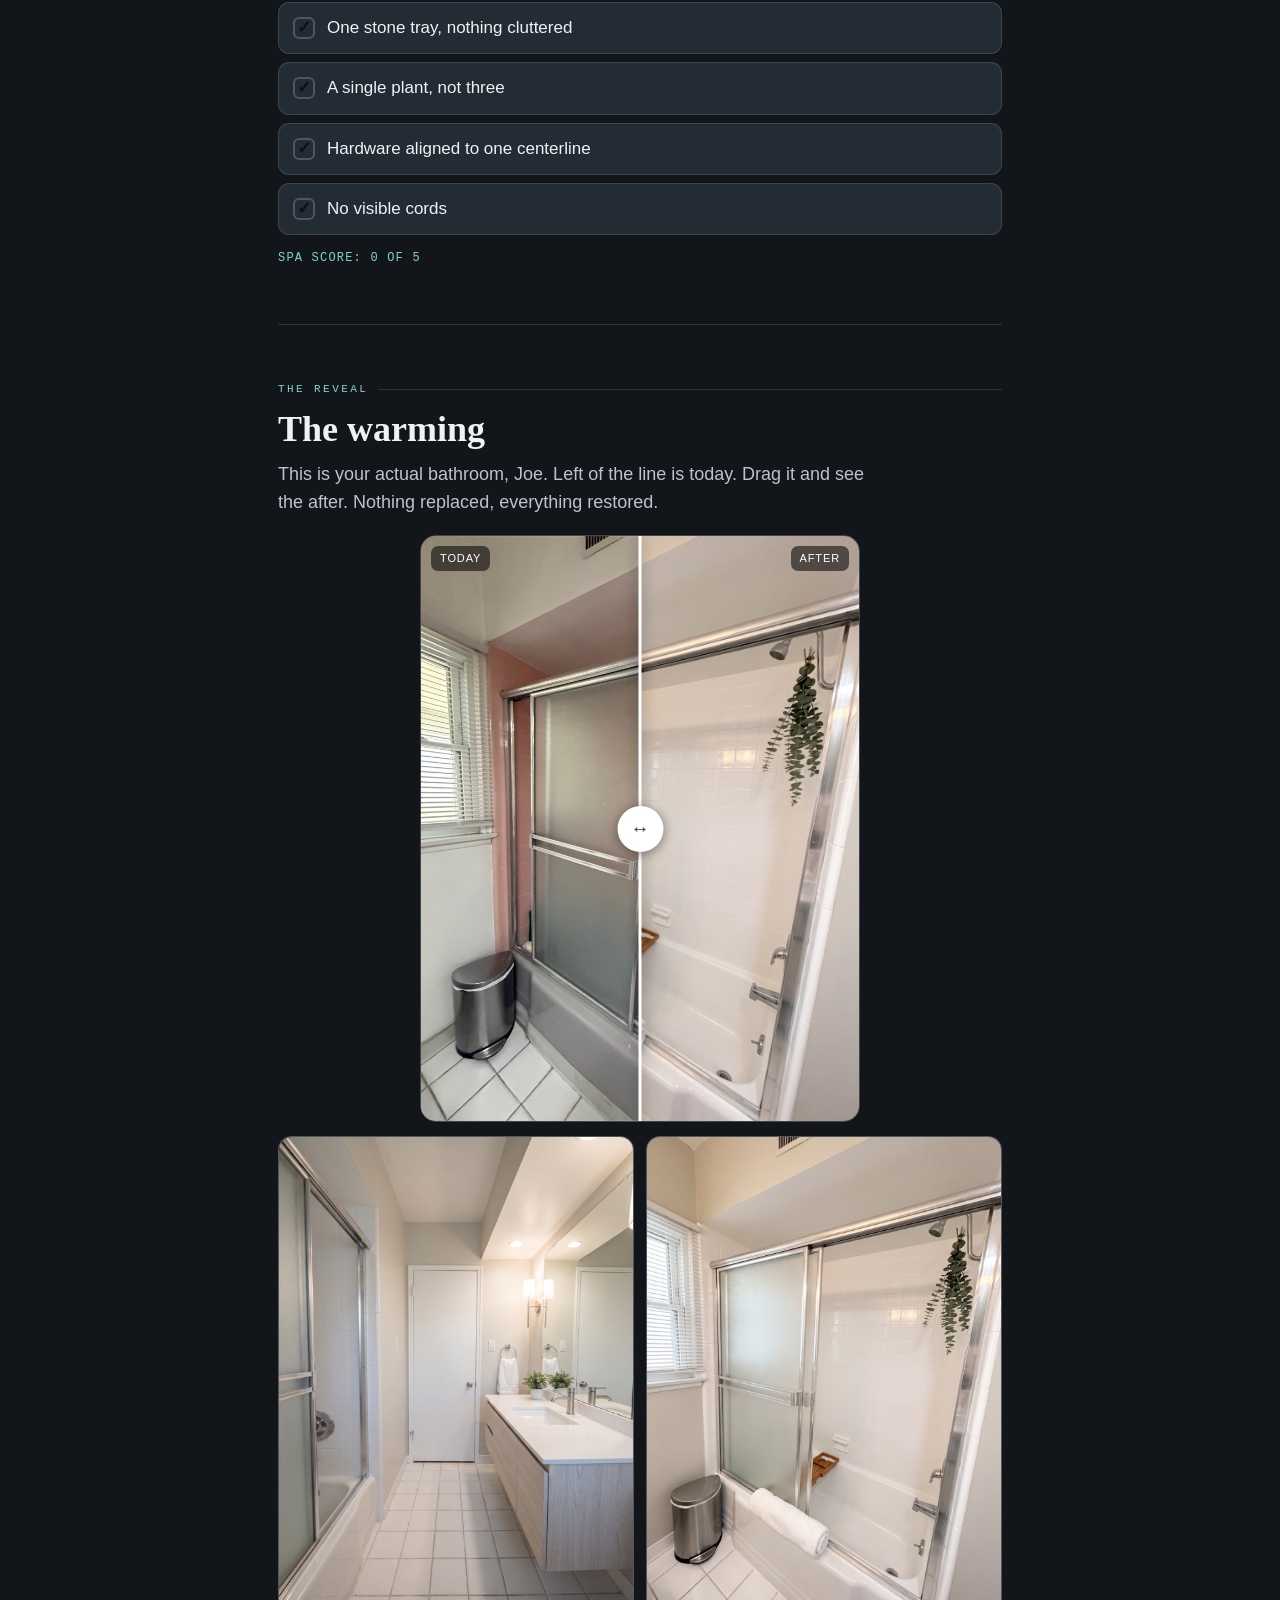
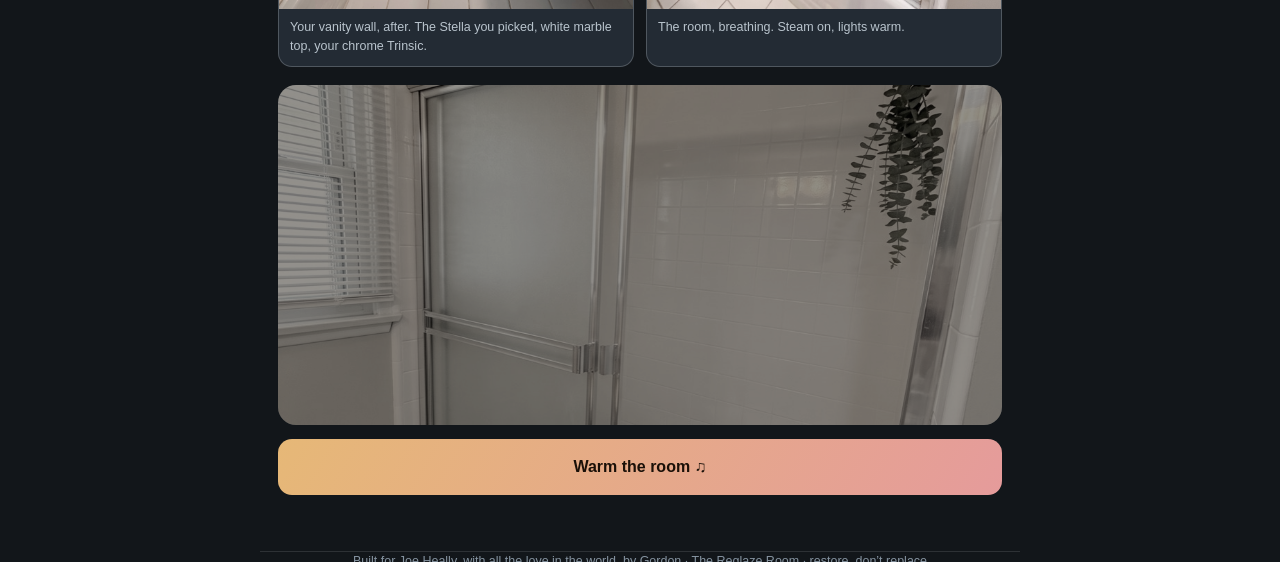
==== commit 97ab8598: "Choices flow everywhere: six photoreal wall-and-metal renders swap live with Joe's picks (Your combo" ====
--- a/index.html
+++ b/index.html
@@ -316,18 +316,12 @@
       <a href="room3d.html" class="preset" style="display:block;text-align:center;margin-top:10px;color:var(--spa);text-decoration:none">Walk into it in 3D &rarr;</a>
     </div>
     <div class="card" id="stylepreviews">
-      <h3 style="font-size:20px">See the two big directions, for real</h3>
-      <p class="lede" style="font-size:15px;margin-top:8px">Your actual vanity wall, rendered both ways. Same vanity, same chrome, same tile. Only the walls and the metal accent change, the exact fork in Your Calls.</p>
-      <div style="display:grid;grid-template-columns:1fr 1fr;gap:12px;margin-top:14px">
-        <figure style="margin:0">
-          <img src="assets/style_sage_brass.jpg" alt="Your vanity wall rendered with sage walls and brass mirror and sconces" style="width:100%;border-radius:12px;border:1px solid var(--line)" loading="lazy">
-          <figcaption style="font-family:var(--mono);font-size:11px;letter-spacing:0.14em;text-transform:uppercase;color:var(--spa);margin-top:8px">Sage + brass · the warm one</figcaption>
-        </figure>
-        <figure style="margin:0">
-          <img src="assets/style_greige_chrome.jpg" alt="Your vanity wall rendered with greige walls and chrome mirror and sconces" style="width:100%;border-radius:12px;border:1px solid var(--line)" loading="lazy">
-          <figcaption style="font-family:var(--mono);font-size:11px;letter-spacing:0.14em;text-transform:uppercase;color:var(--chrome);margin-top:8px">Greige + chrome · the cool one</figcaption>
-        </figure>
-      </div>
+      <h3 style="font-size:20px">Your combo, rendered for real</h3>
+      <p class="lede" style="font-size:15px;margin-top:8px">Your actual vanity wall, re-rendered to match the wall color and metal you have picked right now. Change them above and this photo follows.</p>
+      <figure style="margin:14px 0 0">
+        <img id="dynrender" src="assets/style_greige_chrome.jpg" alt="Your vanity wall rendered with your current wall color and metal" style="width:100%;border-radius:12px;border:1px solid var(--line);aspect-ratio:4/3;object-fit:cover">
+        <figcaption id="dynrendercap" style="font-family:var(--mono);font-size:11px;letter-spacing:0.14em;text-transform:uppercase;color:var(--spa);margin-top:8px">Your current combo</figcaption>
+      </figure>
       <p style="font-size:12.5px;color:var(--ink-faint);margin-top:10px">Renders from your real room photo. Pick either below and the 3D room follows.</p>
     </div>
     <div class="eyebrow" style="margin-top:28px">Want to dream a little?</div>
@@ -874,6 +868,12 @@
     if(li===0||li===1){s+='<circle cx="96" cy="44" r="6" fill="#ffe9c4" stroke="'+metal+'" stroke-width="2"/><circle cx="224" cy="44" r="6" fill="#ffe9c4" stroke="'+metal+'" stroke-width="2"/>';}
     if(li===1||li===2){s+='<rect x="140" y="4" width="40" height="5" rx="2.5" fill="'+metal+'"/><ellipse cx="160" cy="16" rx="26" ry="6" fill="#ffe9c4" opacity="0.5"/>';}
     el.innerHTML=s;
+    var dr=document.getElementById('dynrender');
+    if(dr){var wname=['white','greige','sage'][choice['wall']||0];var mname=(acc.accent==='chrome')?'chrome':'brass';
+      var f='assets/style_'+wname+'_'+mname+'.jpg';
+      if(dr.getAttribute('src')!==f){dr.src=f;}
+      var dc=document.getElementById('dynrendercap');
+      if(dc)dc.textContent=wall.l+' + '+(mname==='chrome'?'chrome':'brass')+' · rendered from your real wall';}
     var sum=document.getElementById('minisum');
     if(sum)sum.textContent=wall.l+' · '+floor.l.split(',')[0]+' · '+mir.l+' · '+acc.l.split(',')[0];
   }catch(e){}}
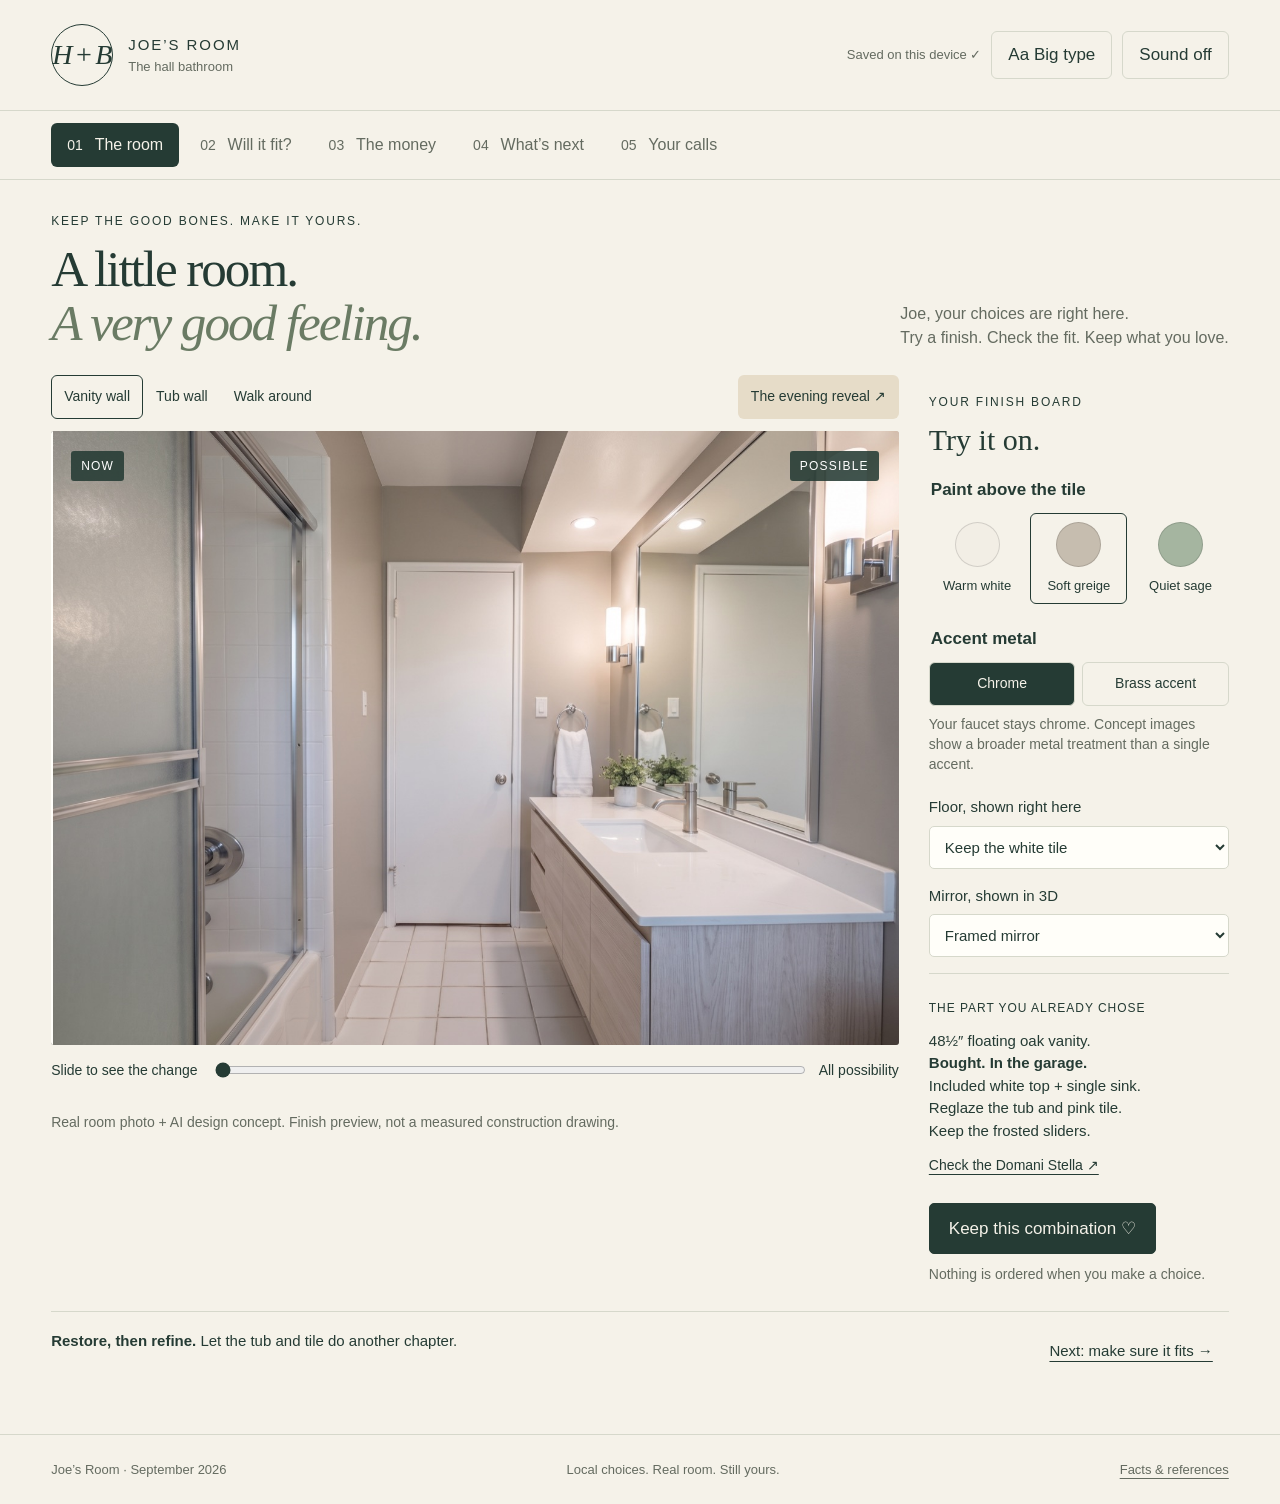
==== commit 804c844e: "Reimagine Joe’s studio with corrected L-shaped room, live finishes and owned-vanity budget" ====
--- a/index.html
+++ b/index.html
@@ -1,1030 +1,24 @@
-<!DOCTYPE html>
-<html lang="en"><head>
-<meta charset="UTF-8">
-<meta name="viewport" content="width=device-width, initial-scale=1, viewport-fit=cover">
-<meta name="theme-color" content="#12161a">
-<title>The Reglaze Room · Joe's Hall Bath</title>
-<style>
-  :root{
-    --serif:"Iowan Old Style","Palatino Linotype",Palatino,Georgia,serif;
-    --body:-apple-system,BlinkMacSystemFont,"Segoe UI","Helvetica Neue",Arial,sans-serif;
-    --mono:ui-monospace,"SF Mono",Menlo,Consolas,monospace;
-    --ground:#12161a; --ground-2:#1a2027; --ground-3:#232b34; --ink:#eef2f5; --ink-soft:#b9c4cd; --ink-faint:#8593a0;
-    --chrome:#cfe0ee; --oak:#b89568; --oakd:#8f6f47; --white:#f4f6f7; --spa:#7fd4c6; --gold:#e6b877; --rose:#e59b9b;
-    --line:rgba(238,242,245,0.12); --line2:rgba(238,242,245,0.22);
-    --good:#6bcf9b; --warn:#e6b24a; --bad:#e07a72;
-    --amb:0;
-  }
-  @media(max-width:640px){body{font-size:18.5px;line-height:1.6}}
-  input,select,button{font-size:16px}
-  .savedchip{position:fixed;left:14px;bottom:calc(14px + env(safe-area-inset-bottom));z-index:70;background:var(--ground-3);border:1px solid var(--line2);color:var(--spa);border-radius:20px;padding:7px 14px;font-family:var(--mono);font-size:12.5px;opacity:0;transform:translateY(8px);transition:opacity .25s,transform .25s;pointer-events:none}
-  .savedchip.show{opacity:1;transform:none}
-  @media(prefers-reduced-motion:no-preference){.fitometer.ok{animation:fitglow 1.2s ease 1}}
-  @keyframes fitglow{0%{box-shadow:0 0 0 0 rgba(107,207,155,0.45)}100%{box-shadow:0 0 0 18px rgba(107,207,155,0)}}
-  *{box-sizing:border-box}
-  html{scroll-behavior:smooth;-webkit-text-size-adjust:100%}
-  body{margin:0;background:var(--ground);color:var(--ink);font-family:var(--body);font-size:17px;line-height:1.55;-webkit-font-smoothing:antialiased;overflow-x:hidden}
-  .wrap{max-width:760px;margin:0 auto;padding:0 18px}
-  h1,h2,h3{font-family:var(--serif);font-weight:600;line-height:1.1;margin:0;text-wrap:balance}
-  p{max-width:60ch}
-  button{font:inherit;cursor:pointer}
-  .eyebrow{font-family:var(--mono);font-size:11px;letter-spacing:0.22em;text-transform:uppercase;color:var(--spa);display:flex;align-items:center;gap:10px}
-  .eyebrow::after{content:"";flex:1;height:1px;background:var(--line)}
-
-  .hero{min-height:88vh;display:flex;flex-direction:column;justify-content:center;text-align:center;padding:70px 18px;
-    background:radial-gradient(ellipse 70% 50% at 50% 20%,rgba(127,212,198,0.14),transparent 60%),radial-gradient(ellipse 90% 60% at 50% 110%,rgba(230,184,119,0.14),transparent 62%)}
-  .hero .kick{font-family:var(--mono);font-size:12px;letter-spacing:0.28em;text-transform:uppercase;color:var(--spa);margin-bottom:22px}
-  .hero h1{font-size:clamp(42px,11vw,80px);letter-spacing:-0.02em}
-  .hero h1 em{font-style:italic;color:var(--gold)}
-  .hero .sub{font-family:var(--serif);font-style:italic;font-size:clamp(17px,2.4vw,22px);color:var(--ink-soft);margin:24px auto 0;max-width:30ch}
-  .letin{margin-top:36px;background:linear-gradient(120deg,var(--spa),var(--gold));color:#0d1114;border:none;border-radius:40px;padding:16px 30px;font-weight:700;font-size:16px;box-shadow:0 20px 44px -18px rgba(127,212,198,0.5)}
-  .letin:active{transform:scale(0.97)}
-  .muted{margin-top:14px;font-family:var(--mono);font-size:11px;letter-spacing:0.14em;text-transform:uppercase;color:var(--ink-faint)}
-
-  section.mv{padding:56px 0;border-top:1px solid var(--line)}
-  .mv h2{font-size:clamp(25px,5vw,36px);margin-top:12px}
-  .mv .lede{color:var(--ink-soft);font-size:18px;margin-top:12px}
-  .card{background:var(--ground-2);border:1px solid var(--line);border-radius:16px;padding:20px;margin-top:18px}
-
-  .steppers{display:grid;grid-template-columns:1fr 1fr;gap:12px;margin-top:6px}
-  .stp{background:var(--ground-3);border:1px solid var(--line);border-radius:12px;padding:12px 14px}
-  .stp label{font-family:var(--mono);font-size:10px;letter-spacing:0.1em;text-transform:uppercase;color:var(--ink-faint);display:block}
-  .stp .row{display:flex;align-items:center;gap:8px;margin-top:6px}
-  .stp button{width:34px;height:34px;border-radius:9px;border:1px solid var(--line2);background:var(--ground);color:var(--ink);font-size:18px;font-weight:700}
-  .stp .val{flex:1;text-align:center;font-family:var(--serif);font-size:20px;font-variant-numeric:tabular-nums}
-  .shaperow{display:flex;gap:8px;margin-bottom:12px}
-  .shapebtn{flex:1;background:var(--ground-3);border:1px solid var(--line2);border-radius:10px;padding:10px;color:var(--ink-soft);font-size:13px;cursor:pointer;text-align:center}
-  .shapebtn[data-on="1"]{color:var(--spa);border-color:var(--spa);font-weight:700}
-  .cornerrow{display:flex;gap:6px;margin:0 0 12px}
-  .cornerbtn{flex:1;background:var(--ground-3);border:1px solid var(--line2);border-radius:8px;padding:7px;color:var(--ink-faint);font-family:var(--mono);font-size:10px;cursor:pointer;text-align:center}
-  .cornerbtn[data-on="1"]{color:var(--spa);border-color:var(--spa)}
-  .preset{margin-top:14px;width:100%;background:var(--ground-3);border:1px solid var(--line2);border-radius:12px;padding:13px;color:var(--spa);font-weight:600}
-
-  .plannerwrap{position:relative;margin-top:16px;border-radius:16px;overflow:hidden;background:var(--ground-3);border:1px solid var(--line)}
-  #plan,#elev{display:block;width:100%;height:auto;touch-action:none}
-  .tools{display:flex;flex-wrap:wrap;gap:8px;margin-top:12px}
-  .chip{display:flex;align-items:center;gap:8px;background:var(--ground-3);border:1px solid var(--line2);border-radius:30px;padding:8px 14px;font-size:14px;color:var(--ink)}
-  .chip .sw{width:16px;height:16px;border-radius:4px;flex:none}
-  .chip[data-on="1"]{border-color:var(--spa);box-shadow:0 0 0 1px var(--spa) inset}
-  .rotbtn{margin-top:10px;background:var(--ground-3);border:1px solid var(--line2);border-radius:10px;padding:9px 14px;color:var(--ink);font-size:13px}
-  .fitometer{margin-top:14px;display:flex;align-items:center;gap:14px;background:var(--ground-2);border:1px solid var(--line);border-radius:14px;padding:14px 18px}
-  .fitometer .dot{width:16px;height:16px;border-radius:50%;background:var(--warn);flex:none;box-shadow:0 0 14px var(--warn)}
-  .fitometer.ok .dot{background:var(--good);box-shadow:0 0 16px var(--good)}
-  .fitometer.bad .dot{background:var(--bad);box-shadow:0 0 16px var(--bad)}
-  .fitometer .t{font-family:var(--serif);font-size:18px}
-  .fitometer .s{font-size:13px;color:var(--ink-soft)}
-
-  .wallpick{display:flex;gap:8px;margin-top:6px}
-  .wallpick button{flex:1;background:var(--ground-3);border:1px solid var(--line2);border-radius:10px;padding:10px;color:var(--ink-soft);font-size:13px}
-  .wallpick button[data-on="1"]{color:var(--spa);border-color:var(--spa)}
-
-  .eyecards{display:grid;grid-template-columns:1fr;gap:12px;margin-top:16px}
-  .eyecard{background:var(--ground-2);border:1px solid var(--line);border-left:3px solid var(--spa);border-radius:14px;padding:18px 20px}
-  .eyecard .h{font-family:var(--serif);font-size:19px}
-  .eyecard .pr{font-family:var(--mono);font-size:10px;letter-spacing:0.1em;text-transform:uppercase;color:var(--spa);margin:6px 0}
-  .eyecard .why{color:var(--ink-soft);font-size:15px}
-  .eyecard .cost{color:var(--ink-faint);font-size:13.5px;margin-top:8px}
-
-  .temp{display:flex;gap:8px;margin-top:14px}
-  .temp button{flex:1;background:var(--ground-3);border:1px solid var(--line2);border-radius:10px;padding:12px;color:var(--ink-soft);font-size:13px;text-align:center}
-  .temp button[data-on="1"]{color:var(--gold);border-color:var(--gold)}
-
-  .ring{display:flex;align-items:center;gap:20px;margin-top:6px}
-  .ring svg{flex:none}
-  .ring .info .big{font-family:var(--serif);font-size:30px}
-  .ring .info .lbl{font-size:13px;color:var(--ink-soft)}
-  .solver{display:flex;flex-wrap:wrap;gap:8px;margin-top:16px;align-items:center;font-size:15px;color:var(--ink-soft)}
-  .solver input{background:var(--ground-3);border:1px solid var(--line2);border-radius:9px;padding:9px 11px;color:var(--ink);width:70px;font:inherit;text-align:center}
-  .jar{margin-top:16px;display:flex;align-items:center;gap:16px}
-  .depbtn{background:var(--spa);color:#0d1114;border:none;border-radius:10px;padding:10px 16px;font-weight:700}
-  .ladder{margin-top:16px;display:flex;flex-direction:column;gap:8px}
-  .rung{display:grid;grid-template-columns:auto 1fr auto;gap:12px;align-items:center;padding:12px 16px;background:var(--ground-3);border:1px solid var(--line);border-radius:12px}
-  .rung.funded{border-color:var(--good)}
-  .rung .n{font-family:var(--serif);color:var(--gold)}
-  .rung .amt{font-family:var(--mono);font-size:13px;color:var(--ink-soft)}
-
-  .line{display:grid;grid-template-columns:auto 1fr auto;gap:12px;align-items:center;padding:12px 4px;border-top:1px solid var(--line)}
-  .line:first-child{border-top:none}
-  .line .name{font-size:15px}
-  .line .name small{display:block;color:var(--ink-faint);font-size:12px}
-  .line .price{font-family:var(--mono);font-variant-numeric:tabular-nums;color:var(--ink-soft);text-align:right}
-  .toggle{width:52px;height:28px;border-radius:16px;background:var(--ground-3);border:1px solid var(--line2);position:relative;flex:none}
-  .toggle::after{content:"";position:absolute;top:2px;left:2px;width:22px;height:22px;border-radius:50%;background:var(--ink-soft);transition:transform .2s}
-  .toggle[data-on="1"]{background:var(--spa)}
-  .toggle[data-on="1"]::after{transform:translateX(24px);background:#0d1114}
-
-  .decision{background:var(--ground-2);border:1px solid var(--line);border-radius:14px;padding:16px 18px;margin-top:12px}
-  .decision .dq{font-family:var(--serif);font-size:18px}
-  .decision .dn{font-size:13px;color:var(--ink-faint);margin-top:2px}
-  .opts{display:flex;flex-direction:column;gap:8px;margin-top:12px}
-  .opt{display:grid;grid-template-columns:auto 1fr auto;gap:12px;align-items:center;padding:11px 12px;border-radius:10px;border:1px solid var(--line);background:var(--ground-3);cursor:pointer}
-  .opt[data-on="1"]{border-color:var(--spa);box-shadow:0 0 0 1px var(--spa) inset}
-  .opt .osw{width:24px;height:24px;border-radius:6px;flex:none;border:1px solid rgba(255,255,255,0.15)}
-  .opt .ol{font-size:14.5px}
-  .opt .od{font-size:12.5px;color:var(--ink-soft);margin-top:2px}
-  .opt .op{font-family:var(--mono);font-size:13px;color:var(--ink-soft);text-align:right;white-space:nowrap}
-  .vb{display:inline-block;margin-left:7px;font-family:var(--mono);font-size:9px;letter-spacing:0.06em;text-transform:uppercase;padding:2px 6px;border-radius:10px;vertical-align:1px}
-  .vb.green{background:rgba(107,207,155,0.16);color:var(--good)} .vb.amber{background:rgba(230,178,74,0.14);color:var(--warn)}
-  .upg{display:grid;grid-template-columns:auto 1fr auto;gap:12px;align-items:center;padding:12px 4px;border-top:1px solid var(--line)}
-  .upg:first-child{border-top:none}
-  .planbar{position:sticky;top:8px;z-index:4;background:rgba(18,22,26,0.94);backdrop-filter:blur(10px);border:1px solid var(--line2);border-radius:14px;padding:14px 16px;margin-top:18px;display:flex;justify-content:space-between;align-items:center;gap:12px;flex-wrap:wrap}
-  .planbar .pt{font-family:var(--serif);font-size:22px} .planbar .ps{font-size:12.5px;color:var(--ink-soft)}
-  .palette{display:flex;gap:6px} .palette span{width:22px;height:22px;border-radius:6px;border:1px solid rgba(255,255,255,0.18)}
-  .impact{font-size:13.5px;color:var(--gold);min-height:20px;margin-top:10px;font-style:italic}
-  .trend{display:grid;grid-template-columns:1fr auto;gap:12px;align-items:start;padding:14px 16px;background:var(--ground-2);border:1px solid var(--line);border-radius:12px;margin-top:10px}
-  .trend .tn{font-family:var(--serif);font-size:17px}
-  .trend .td{font-size:14px;color:var(--ink-soft);margin-top:3px}
-  .badge{font-family:var(--mono);font-size:9.5px;letter-spacing:0.08em;text-transform:uppercase;padding:5px 9px;border-radius:20px;white-space:nowrap;height:fit-content}
-  .b-green{background:rgba(107,207,155,0.16);color:var(--good);border:1px solid rgba(107,207,155,0.3)}
-  .b-amber{background:rgba(230,178,74,0.14);color:var(--warn);border:1px solid rgba(230,178,74,0.3)}
-  .b-red{background:rgba(224,122,114,0.14);color:var(--bad);border:1px solid rgba(224,122,114,0.3)}
-  .b-called{background:rgba(127,212,198,0.16);color:var(--spa);border:1px solid rgba(127,212,198,0.35)}
-
-  .checklist{margin-top:12px;display:flex;flex-direction:column;gap:8px}
-  .chk{display:flex;align-items:center;gap:12px;padding:12px 14px;background:var(--ground-3);border:1px solid var(--line);border-radius:11px;cursor:pointer}
-  .chk .box{width:22px;height:22px;border-radius:6px;border:2px solid var(--line2);flex:none;display:flex;align-items:center;justify-content:center;color:#0d1114;font-weight:800}
-  .chk.on .box{background:var(--spa);border-color:var(--spa)}
-  .chk.on .t{text-decoration:line-through;color:var(--ink-faint)}
-  .spascore{margin-top:14px;font-family:var(--mono);font-size:12px;letter-spacing:0.1em;text-transform:uppercase;color:var(--spa)}
-
-  .reveal{position:relative;border-radius:18px;overflow:hidden;margin-top:18px;min-height:340px;background:linear-gradient(180deg,#161b1f,#20272d)}
-  .reveal .room{position:absolute;inset:0;transition:filter 2.2s ease;background:url("assets/after_tub.jpg") center 42%/cover no-repeat;filter:grayscale(.55) brightness(.55) sepia(.12)}
-  .reveal.warm .room{filter:none}
-  .reveal .note{position:absolute;inset:0;display:flex;align-items:center;justify-content:center;padding:34px;text-align:center;opacity:0;transition:opacity 1.6s ease 1s}
-  .reveal.warm .note{opacity:1}
-  .reveal .note .n{font-family:var(--serif);font-style:italic;font-size:clamp(18px,3.2vw,24px);color:#2a2018;max-width:26ch;line-height:1.4;text-shadow:0 1px 12px rgba(255,255,255,0.6)}
-  .revealbtn{margin-top:14px;width:100%;background:linear-gradient(120deg,var(--gold),var(--rose));color:#1a1008;border:none;border-radius:14px;padding:16px;font-weight:700;font-size:16px}
-
-  .ba2{position:relative;border-radius:16px;overflow:hidden;margin:14px auto 0;aspect-ratio:3/4;max-width:440px;user-select:none;touch-action:none;cursor:ew-resize;border:1px solid var(--line2)}
-  .ba2>img,.ba2 .a img{position:absolute;inset:0;width:100%;height:100%;object-fit:cover;display:block}
-  .ba2 .a{position:absolute;inset:0}
-  .ba2 .handle{position:absolute;top:0;bottom:0;width:3px;background:#fff;box-shadow:0 0 14px rgba(0,0,0,.55);transform:translateX(-1.5px)}
-  .ba2 .grip{position:absolute;top:50%;left:50%;transform:translate(-50%,-50%);width:46px;height:46px;border-radius:50%;background:#fff;color:#333;display:grid;place-items:center;font-size:19px;box-shadow:0 2px 12px rgba(0,0,0,.45)}
-  .ba2 .tag{position:absolute;top:10px;font-size:11px;letter-spacing:.08em;text-transform:uppercase;background:rgba(0,0,0,.55);color:#fff;padding:4px 9px;border-radius:7px;pointer-events:none}
-  .ba2 .tagb{left:10px}.ba2 .taga{right:10px}
-  .aftercards{display:grid;grid-template-columns:1fr 1fr;gap:12px;margin-top:14px}
-  @media(max-width:640px){.aftercards{grid-template-columns:1fr}}
-  .aftercards figure{margin:0;border-radius:14px;overflow:hidden;border:1px solid var(--line2);background:var(--ground-3)}
-  .aftercards img,.aftercards video{width:100%;display:block;aspect-ratio:3/4;object-fit:cover}
-  .aftercards figcaption{font-size:12.5px;color:var(--ink-soft);padding:9px 11px}
-  .batoggle{margin-top:10px;width:100%;background:var(--ground-3);border:1px solid var(--line2);border-radius:12px;padding:12px;color:var(--ink)}
-
-  #lt{position:fixed;left:0;right:0;bottom:0;z-index:60;pointer-events:none;padding:0 14px 14px}
-  #lt .box{max-width:760px;margin:0 auto;transform:translateY(120%);transition:transform .4s cubic-bezier(.2,1,.3,1);background:rgba(15,20,24,0.92);border:1px solid var(--line2);border-radius:14px;padding:12px 16px;backdrop-filter:blur(8px);box-shadow:0 12px 40px -14px rgba(0,0,0,0.7)}
-  #lt.show .box{transform:none}
-  #lt .who{font-family:var(--mono);font-size:10px;letter-spacing:0.14em;text-transform:uppercase;margin-bottom:3px}
-  #lt .who.host{color:var(--spa)} #lt .who.heart{color:var(--rose)}
-  #lt .txt{font-size:15.5px;color:var(--ink)}
-  #ctrls{position:fixed;top:12px;right:12px;z-index:61;display:flex;gap:8px}
-  #ctrls button{background:rgba(15,20,24,0.85);border:1px solid var(--line2);border-radius:20px;padding:8px 12px;color:var(--ink-soft);font-family:var(--mono);font-size:11px;letter-spacing:0.08em;text-transform:uppercase}
-
-  .room3dcta{display:block;margin-top:18px;text-decoration:none;color:var(--ink);border-radius:16px;padding:20px 22px;
-    background:linear-gradient(120deg,rgba(127,212,198,0.16),rgba(230,184,119,0.14));border:1px solid rgba(127,212,198,0.35)}
-  .room3dcta .rc-k{display:inline-block;font-family:var(--mono);font-size:9.5px;letter-spacing:0.14em;text-transform:uppercase;color:#0d1114;background:var(--spa);padding:3px 8px;border-radius:20px}
-  .room3dcta .rc-t{display:block;font-family:var(--serif);font-size:22px;margin-top:10px}
-  .room3dcta .rc-d{display:block;font-size:14px;color:var(--ink-soft);margin-top:4px}
-  .room3dcta:active{transform:scale(0.99)}
-  .gallery{display:grid;grid-template-columns:1fr 1fr;gap:14px;margin-top:16px}
-  .gallery .g{border-radius:16px;overflow:hidden;background:var(--ground-2);border:1px solid var(--line)}
-  .gallery .g.wide{grid-column:span 2}
-  .gallery .g img{display:block;width:100%;height:190px;object-fit:cover;background:var(--ground-3)}
-  .gallery .g.wide img{height:230px}
-  .gallery .g .cap{padding:14px 16px}
-  .gallery .g .cap .t{font-family:var(--serif);font-size:17px}
-  .gallery .g .cap .d{font-size:13.5px;color:var(--ink-soft);margin-top:4px}
-  .chip2{display:inline-block;margin-top:9px;font-family:var(--mono);font-size:9.5px;letter-spacing:0.08em;text-transform:uppercase;padding:4px 9px;border-radius:20px;background:rgba(127,212,198,0.16);color:var(--spa);border:1px solid rgba(127,212,198,0.3)}
-  @media(max-width:520px){.gallery{grid-template-columns:1fr}.gallery .g.wide{grid-column:span 1}}
-  footer{border-top:1px solid var(--line);padding:26px 0 90px;text-align:center;color:var(--ink-faint);font-size:12.5px}
-  .warmveil{position:fixed;inset:0;z-index:2;pointer-events:none;background:radial-gradient(ellipse 120% 90% at 50% 50%,rgba(255,180,110,0.14),transparent 70%);opacity:var(--amb);transition:opacity 1s}
-  #specwrap{display:none;margin-top:14px}
-  #specwrap.show{display:block}
-  .spec{background:var(--ground-2);border:1px solid var(--line);border-radius:14px;padding:22px 20px}
-  .spec .meta{font-family:var(--mono);font-size:10px;letter-spacing:0.12em;text-transform:uppercase;color:var(--ink-faint)}
-  .spec h3{font-family:var(--serif);font-size:19px;margin:6px 0 2px}
-  .spec table{width:100%;border-collapse:collapse;margin-top:14px;font-size:13.5px}
-  .spec caption{caption-side:top;text-align:left;font-family:var(--mono);font-size:10px;letter-spacing:0.08em;text-transform:uppercase;color:var(--spa);padding-bottom:4px}
-  .spec th{text-align:left;padding:6px 8px;border-bottom:1px solid var(--line2);font-family:var(--mono);font-size:9.5px;letter-spacing:0.06em;text-transform:uppercase;color:var(--ink-faint)}
-  .spec td{padding:6px 8px;border-bottom:1px solid var(--line);vertical-align:top}
-  .spec td.num{font-family:var(--mono);font-variant-numeric:tabular-nums;text-align:right;white-space:nowrap}
-  .spec .lock{font-size:12px;color:var(--ink-faint);margin-top:14px}
-  @media print{
-    body{background:#fff}
-    body *{visibility:hidden!important}
-    #specwrap,#specwrap *{visibility:visible!important}
-    #specwrap{display:block!important;position:absolute;left:0;top:0;width:100%;margin:0;padding:0}
-    #specwrap #printspec{display:none!important}
-    .spec{border:none;background:#fff;color:#111;padding:0}
-    .spec .meta,.spec .lock,.spec th{color:#555}
-    .spec caption{color:#111}
-    .spec h3{color:#111}
-    .spec td{border-color:#ccc;color:#111}
-    .spec th{border-color:#999}
-  }
-  @media (prefers-reduced-motion:reduce){*{transition:none!important}}
-  @media(prefers-reduced-motion:no-preference){
-    #minipreview.pulse{animation:mpulse 0.7s ease 1}
-    @keyframes mpulse{0%{box-shadow:0 0 0 0 rgba(127,212,198,0.55)}100%{box-shadow:0 0 0 16px rgba(127,212,198,0)}}
-  }
-  @media(max-width:640px){body{font-size:18.5px;line-height:1.6}.wrap p,.lede{max-width:100%}}
-</style>
-</head>
-<body>
-<div class="warmveil"></div>
-<div id="ctrls"><button id="mute">Sound: on</button><button id="replay">Replay</button></div>
-<div id="lt"><div class="box"><div class="who host" id="ltwho">Host</div><div class="txt" id="lttxt"></div></div></div>
-
-<header class="hero">
-  <div class="kick">An HGTV remodel studio, built with love</div>
-  <h1>The <em>Reglaze</em> Room</h1>
-  <p class="sub">You are going to go &ldquo;oh my god, wow&rdquo; when you come to the bathroom. Let&rsquo;s prove it, Joe.</p>
-  <button class="letin" id="letin">Tap to let the hosts in &#9835;</button>
-  <div class="muted">Two hosts &middot; your real measurements &middot; your real budget</div>
-</header>
-
-<main class="wrap">
-  <section class="mv">
-    <div class="eyebrow">Step 1 &middot; Measure your room</div>
-    <h2>Type in your real hall bath</h2>
-    <p class="lede">Everything else fits to these numbers. This mattered most to you, so we start here.</p>
-    <div class="card">
-      <div class="steppers" id="steppers"></div>
-      <button class="preset" id="preset">Use my hall bath (about 6 ft x 8 ft, from the photos)</button>
-      <a href="floorplan.html" class="room3dcta" style="margin-top:12px"><span class="rc-k">Scanned from your measuring video</span><span class="rc-t">See the floor plan of the pink hall bath &rarr;</span><span class="rc-d">Read top-down from IMG_1577.mov: the reglaze tub across the end, the double-sink vanity and toilet on the near wall, the door to the hall. Layout and finishes are solid; confirm one tape number and the size locks.</span></a>
-    </div>
-  </section>
-
-  <section class="mv">
-    <div class="eyebrow">Step 2 &middot; The room planner</div>
-    <h2>Drag your real pieces in. Watch them fit.</h2>
-    <p class="lede">These are the exact pieces you chose, drawn to scale. Tap a chip to drop it, drag it to a wall. The clearances are real plumber code.</p>
-    <div class="plannerwrap"><svg id="plan" viewBox="0 0 600 600" role="img" aria-label="To-scale top-down plan of your bathroom"></svg></div>
-    <div class="tools" id="tools"></div>
-    <button class="rotbtn" id="rotate">Rotate selected piece 90&deg;</button>
-    <div class="fitometer" id="fit"><div class="dot"></div><div><div class="t" id="fittitle">Place your pieces</div><div class="s" id="fitsub">Tap a chip below to drop it in</div></div></div>
-  </section>
-
-  <section class="mv">
-    <div class="eyebrow">Step 3 &middot; Stand in the room</div>
-    <h2>The elevation view</h2>
-    <p class="lede">Same room, standing up. Pick a wall and see exactly the pieces you placed on it, at their real spots, with the finishes you choose below. The little map shows which wall you are looking at.</p>
-    <div class="wallpick" id="wallpick"></div>
-    <div class="plannerwrap" style="margin-top:12px"><svg id="elev" viewBox="0 0 600 360" role="img" aria-label="Elevation of the chosen wall"></svg></div>
-    <div class="eyebrow" style="margin-top:26px">The light changes everything</div>
-    <div class="temp" id="temp"></div>
-    <p style="font-size:14px;color:var(--ink-faint);margin-top:10px">This one bulb choice is free, and it does more than two grand of tile ever could.</p>
-  </section>
-
-  <section class="mv">
-    <div class="eyebrow">The designer&rsquo;s eye</div>
-    <h2>Every choice you made was a pro move</h2>
-    <p class="lede">Not luck. Here is the design principle behind each thing you already decided, and what it would have cost to get it wrong.</p>
-    <div class="eyecards" id="eyecards"></div>
-  </section>
-
-  <section class="mv">
-    <div class="eyebrow">Shop this look</div>
-    <h2>Your choices, in the flesh</h2>
-    <p class="lede">Real rooms, real materials. This is what your decisions look like once they are built.</p>
-    <div class="gallery">
-      <div class="g wide"><img src="assets/spa.jpg" alt="Bright contemporary spa bathroom with wood and white" loading="lazy"><div class="cap"><div class="t">The whole feeling</div><div class="d">Clean white, warm wood, chrome that reads like water. This is the room you are building.</div><span class="chip2">your palette</span></div></div>
-      <div class="g"><img src="assets/vanity.jpg" alt="White-washed oak floating vanity" loading="lazy"><div class="cap"><div class="t">The Domani Stella vanity</div><div class="d">48.5&Prime; single-sink floating vanity, white-washed oak with a white cultured-marble top. The one you picked. <a href="https://www.homedepot.com/p/Domani-Stella-49-in-Single-Sink-White-Washed-Oak-Floating-Bath-Vanity-with-White-Cultured-Marble-Top-Assembled-SL48P2-WO/300851618" style="color:var(--spa);text-decoration:none">See it &rarr;</a></div><span class="chip2">you chose this</span></div></div>
-      <div class="g"><img src="assets/tub.jpg" alt="Bright white bathtub" loading="lazy"><div class="cap"><div class="t">The reglazed white tub</div><div class="d">Cast iron brought back to bright white, not hauled out.</div><span class="chip2">restore, don’t replace</span></div></div>
-      <div class="g"><img src="assets/towels.jpg" alt="Folded waffle spa towels" loading="lazy"><div class="cap"><div class="t">The final 10%</div><div class="d">Waffle-weave towels, folded. The styling that says designed.</div><span class="chip2">styling</span></div></div>
-      <div class="g"><img src="assets/spa2.jpg" alt="Spa towels and a bottle on a tub edge" loading="lazy"><div class="cap"><div class="t">The spa details</div><div class="d">A stone tray, one bottle, nothing cluttered. Calm.</div><span class="chip2">calm</span></div></div>
-    </div>
-    <p style="font-size:12px;color:var(--ink-faint);margin-top:14px">Photography via Pexels, free to use.</p>
-  </section>
-
-  <section class="mv">
-    <div class="eyebrow">2026 trend radar</div>
-    <h2>You called it</h2>
-    <p class="lede">The trends the design world is chasing this year. Look how many you already picked.</p>
-    <div id="trends"></div>
-  </section>
-
-  <section class="mv">
-    <div class="eyebrow">Your calls</div>
-    <h2>The decisions still open to you</h2>
-    <p class="lede">The tub, the tile, the vanity, the faucet, you nailed those. This is where you steer. Every pick changes the look and the number, live, and the ones with a swatch flow straight into your 3D room.</p>
-    <div id="decisions"></div>
-    <div class="card" id="minipreview" style="position:sticky;bottom:12px;z-index:30;box-shadow:0 -8px 30px -12px rgba(0,0,0,0.55)">
-      <div style="display:flex;align-items:baseline;justify-content:space-between;gap:10px;flex-wrap:wrap">
-        <h3 style="font-size:18px">Your picks, live</h3>
-        <span id="minisum" style="font-family:var(--mono);font-size:11px;color:var(--ink-faint)"></span>
-      </div>
-      <svg id="minisvg" viewBox="0 0 320 150" style="width:100%;display:block;margin-top:10px;border-radius:10px" role="img" aria-label="Live preview of your wall, floor, mirror, and metal choices"></svg>
-      <a href="room3d.html" class="preset" style="display:block;text-align:center;margin-top:10px;color:var(--spa);text-decoration:none">Walk into it in 3D &rarr;</a>
-    </div>
-    <div class="card" id="stylepreviews">
-      <h3 style="font-size:20px">Your combo, rendered for real</h3>
-      <p class="lede" style="font-size:15px;margin-top:8px">Your actual vanity wall, re-rendered to match the wall color and metal you have picked right now. Change them above and this photo follows.</p>
-      <figure style="margin:14px 0 0">
-        <img id="dynrender" src="assets/style_greige_chrome.jpg" alt="Your vanity wall rendered with your current wall color and metal" style="width:100%;border-radius:12px;border:1px solid var(--line);aspect-ratio:4/3;object-fit:cover">
-        <figcaption id="dynrendercap" style="font-family:var(--mono);font-size:11px;letter-spacing:0.14em;text-transform:uppercase;color:var(--spa);margin-top:8px">Your current combo</figcaption>
-      </figure>
-      <p style="font-size:12.5px;color:var(--ink-faint);margin-top:10px">Renders from your real room photo. Pick either below and the 3D room follows.</p>
-    </div>
-    <div class="eyebrow" style="margin-top:28px">Want to dream a little?</div>
-    <p class="lede" style="font-size:16px;margin-top:10px">Optional upgrades. Flip any on and watch what it does to the plan.</p>
-    <div class="card" id="upgrades"></div>
-    <div class="planbar"><div><div class="pt" id="plantotal">$0</div><div class="ps" id="planweeks">still to fund</div></div><div class="palette" id="palette"></div></div>
-    <div class="impact" id="impact">Make a change and I will tell you exactly what it does to your budget and your timeline.</div>
-    <button class="preset" id="sharebtn" style="color:var(--spa)">Copy a link to this exact room</button>
-    <p style="font-size:12.5px;color:var(--ink-faint);margin-top:8px">Designing on your phone and want it on the laptop, or want to text the plan to a contractor? This link carries your whole room, measurements, layout, choices, and savings, to any device.</p>
-    <a href="room3d.html" class="room3dcta"><span class="rc-k">Now the payoff</span><span class="rc-t">Walk into the room you just designed</span><span class="rc-d">Your measured room, your walls, your floor, your finishes, to scale. Drag to look around it. &rarr;</span></a>
-    <a href="build.html" class="room3dcta" style="margin-top:12px"><span class="rc-k">New &middot; part two</span><span class="rc-t">Open The Build Book &rarr;</span><span class="rc-d">The plan was the dream. This is the part you run: six phases in real order, the reglazer call kit, three quotes and a crown, the fridge card, and the Break Ground button. Your clipboard, foreman.</span></a>
-  </section>
-
-  <section class="mv">
-    <div class="eyebrow">The savings studio</div>
-    <h2>Let&rsquo;s fund the wow</h2>
-    <p class="lede">Your gray-oak vanity is already paid for, so you start ahead. Here is exactly what is left, and how to save it, no stress.</p>
-    <div class="card">
-      <div class="ring">
-        <svg width="120" height="120" viewBox="0 0 120 120"><circle cx="60" cy="60" r="52" fill="none" stroke="rgba(255,255,255,0.1)" stroke-width="12"/><circle id="ringfill" cx="60" cy="60" r="52" fill="none" stroke="var(--spa)" stroke-width="12" stroke-linecap="round" transform="rotate(-90 60 60)" stroke-dasharray="327" stroke-dashoffset="327"/></svg>
-        <div class="info"><div class="big" id="savedbig">$0</div><div class="lbl">saved of <span id="goalbig">$0</span> still needed</div></div>
-      </div>
-      <div class="solver">I can set aside <input id="permo" type="number" min="25" step="25" value="300"> dollars a month, so I finish in <b id="finishwk" style="color:var(--spa)">about a while</b>.</div>
-      <div class="jar">
-        <svg width="70" height="90" viewBox="0 0 70 90"><rect x="8" y="12" width="54" height="72" rx="10" fill="none" stroke="var(--line2)" stroke-width="2"/><clipPath id="jc"><rect x="10" y="14" width="50" height="68" rx="8"/></clipPath><rect id="water" clip-path="url(#jc)" x="10" y="82" width="50" height="0" fill="var(--spa)" opacity="0.55"/></svg>
-        <div><button class="depbtn" id="deposit">I set aside $300</button><div style="font-size:13px;color:var(--ink-soft);margin-top:6px" id="jarnote">Every deposit fills the jar. It saves on this phone.</div></div>
-      </div>
-      <div class="ladder" id="ladder"></div>
-      <button class="preset" id="specbtn" style="color:var(--spa)">Make a one-page spec sheet for your contractor</button>
-      <div id="specwrap"><div class="spec" id="spec"></div><button class="batoggle" id="printspec">Print, or save as PDF</button></div>
-    </div>
-  </section>
-
-  <section class="mv">
-    <div class="eyebrow">The final 10%</div>
-    <h2>The part that says &ldquo;designed,&rdquo; not &ldquo;renovated&rdquo;</h2>
-    <p class="lede">The luxury is in the edit. Check these off to arm the reveal.</p>
-    <div class="checklist" id="checklist"></div>
-    <div class="spascore" id="spascore">Spa score: 0 of 5</div>
-  </section>
-
-  <section class="mv">
-    <div class="eyebrow">The reveal</div>
-    <h2>The warming</h2>
-    <p class="lede">This is your actual bathroom, Joe. Left of the line is today. Drag it and see the after. Nothing replaced, everything restored.</p>
-    <div class="ba2" id="ba2" role="slider" aria-label="Drag to compare your bathroom today with the finished reglaze">
-      <img src="assets/after_tub.jpg" alt="The same view after the reglaze: white tile, white tub, warm spa light">
-      <div class="a" id="ba2a"><img src="assets/hall_tub.jpg" alt="Your hall bath today: pink tile, gray tub, sliding glass doors"></div>
-      <div class="handle" id="ba2h"><div class="grip">&#8596;</div></div>
-      <div class="tag tagb">today</div><div class="tag taga">after</div>
-    </div>
-    <div class="aftercards">
-      <figure><img src="assets/after_vanity.jpg" alt="Your vanity wall after: floating washed-oak vanity, white marble top, chrome faucet, warm sconce light"><figcaption>Your vanity wall, after. The Stella you picked, white marble top, your chrome Trinsic.</figcaption></figure>
-      <figure><video autoplay muted loop playsinline preload="metadata" poster="assets/after_tub.jpg" aria-label="The finished room with steam drifting and warm light"><source src="assets/warming.mp4" type="video/mp4"></video><figcaption>The room, breathing. Steam on, lights warm.</figcaption></figure>
-    </div>
-    <div class="reveal" id="reveal"><div class="room"></div><div class="note"><div class="n" id="revealnote"></div></div></div>
-    <button class="revealbtn" id="revealbtn">Warm the room &#9835;</button>
-  </section>
-</main>
-
-<footer class="wrap">Built for Joe Heally, with all the love in the world, by Gordon &middot; The Reglaze Room &middot; restore, don&rsquo;t replace</footer>
-
-<script>
-/* ---------- AUDIO: spa ambience + natural voices ---------- */
-var primed=false, muted=false, VHOST=null, VHEART=null, lastLine=null, saidOnce={};
-var AC=null, ambGain=null, duckGain=null;
-function initAmbience(){
- if(AC||!(window.AudioContext||window.webkitAudioContext))return;
- try{
-  AC=new (window.AudioContext||window.webkitAudioContext)();
-  duckGain=AC.createGain();duckGain.gain.value=1;
-  ambGain=AC.createGain();ambGain.gain.value=0.0;
-  ambGain.connect(duckGain);duckGain.connect(AC.destination);
-  var lp=AC.createBiquadFilter();lp.type='lowpass';lp.frequency.value=520;lp.connect(ambGain);
-  [[146.83,'sine',-5],[220,'triangle',5]].forEach(function(o){
-   var osc=AC.createOscillator();osc.type=o[1];osc.frequency.value=o[0];osc.detune.value=o[2];
-   var g=AC.createGain();g.gain.value=0.5;osc.connect(g);g.connect(lp);osc.start();});
-  var lfo=AC.createOscillator(),lg=AC.createGain();lfo.frequency.value=0.06;lg.gain.value=120;
-  lfo.connect(lg);lg.connect(lp.frequency);lfo.start();
-  var len=AC.sampleRate*2,buf=AC.createBuffer(1,len,AC.sampleRate),d=buf.getChannelData(0);
-  for(var i=0;i<len;i++)d[i]=Math.random()*2-1;
-  var nz=AC.createBufferSource();nz.buffer=buf;nz.loop=true;
-  var bp=AC.createBiquadFilter();bp.type='bandpass';bp.frequency.value=900;bp.Q.value=0.6;
-  var ng=AC.createGain();ng.gain.value=0.05;
-  nz.connect(bp);bp.connect(ng);ng.connect(ambGain);nz.start();
-  (function drop(){ if(AC&&!muted){var o=AC.createOscillator(),g=AC.createGain();
-    o.frequency.setValueAtTime(900+Math.random()*500,AC.currentTime);
-    o.frequency.exponentialRampToValueAtTime(400,AC.currentTime+0.18);
-    g.gain.setValueAtTime(0.03,AC.currentTime);g.gain.exponentialRampToValueAtTime(0.0001,AC.currentTime+0.5);
-    o.connect(g);g.connect(duckGain);o.start();o.stop(AC.currentTime+0.5);}
-   setTimeout(drop,7000+Math.random()*9000);})();
-  ambGain.gain.setTargetAtTime(0.12,AC.currentTime,3);
- }catch(e){}
-}
-function duck(on){ if(AC&&duckGain)duckGain.gain.setTargetAtTime(on?0.35:1,AC.currentTime,0.25); }
-function scoreVoice(v,wantFemale){
- var n=(v.name||'').toLowerCase(),lang=(v.lang||'').toLowerCase(),sc=0;
- if(lang.indexOf('en')!==0)return -1;
- if(/premium/.test(n))sc+=60; if(/enhanced/.test(n))sc+=50; if(/natural/.test(n))sc+=55; if(/neural/.test(n))sc+=45;
- if(/siri/.test(n))sc+=40;
- var fem=['ava','zoe','samantha','allison','susan','serena','aria','jenny','michelle','karen','moira','martha'];
- var mal=['evan','nathan','aaron','tom','daniel','alex','oliver','guy','ryan','christopher','arthur'];
- (wantFemale?fem:mal).forEach(function(nm,i){ if(n.indexOf(nm)>-1)sc+=30-i; });
- (wantFemale?mal:fem).forEach(function(nm){ if(n.indexOf(nm)>-1)sc-=25; });
- if(/compact/.test(n))sc-=40;
- if(v.localService)sc+=5;
- return sc;
-}
-function pickVoices(){
- var vs=(window.speechSynthesis&&speechSynthesis.getVoices())||[];
- if(!vs.length)return;
- var best=function(f){ var arr=vs.map(function(v){return [scoreVoice(v,f),v];}).filter(function(x){return x[0]>=0;});
-  arr.sort(function(a,b){return b[0]-a[0];}); return arr.length?arr[0][1]:null; };
- VHOST=best(true)||vs[0]; VHEART=best(false)||VHOST;
-}
-if(window.speechSynthesis){ speechSynthesis.onvoiceschanged=pickVoices; pickVoices(); }
-function caption(who,txt){var lt=document.getElementById('lt');document.getElementById('ltwho').textContent=who==='heart'?'Gordon':'Your Host';
-  document.getElementById('ltwho').className='who '+(who==='heart'?'heart':'host');document.getElementById('lttxt').textContent=txt;
-  lt.classList.add('show');clearTimeout(lt._t);lt._t=setTimeout(function(){lt.classList.remove('show');},Math.max(4200,txt.length*55));}
-function speakNatural(who,txt){
- var parts=txt.match(/[^.!?]+[.!?]+["']?|\S[^.!?]*$/g)||[txt];
- var v=(who==='heart')?VHEART:VHOST;
- parts.forEach(function(pt,i){
-  var u=new SpeechSynthesisUtterance(pt.trim());
-  u.voice=v;
-  u.rate=(who==='heart'?0.92:0.97)+(i%2?0.02:-0.01);
-  u.pitch=(who==='heart'?0.96:1.02)+(/[!]/.test(pt)?0.05:0)+(i%3===2?-0.02:0);
-  u.volume=1;
-  if(i===0)u.onstart=function(){duck(true);};
-  if(i===parts.length-1)u.onend=function(){duck(false);};
-  speechSynthesis.speak(u);
- });
-}
-/* Real voices: pre-rendered ElevenLabs lines by key; browser speech is the fallback */
-var VOICELINES={welcome_host:1,welcome_heart:1,lshape_host:1,preset_host:1,tub_host:1,tub2_heart:1,van_host:1,van2_heart:1,toi_host:1,fit_host:1,vanfit_host:1,temp_host:1,spa_heart:1,ba2_host:1,jar_host:1,warming_host:1,warming_heart:1};
-var voicePlayer=null;
-function playLine(key,who){var f='assets/audio/'+key+'.mp3';
-  if(!voicePlayer){voicePlayer=new Audio();voicePlayer.preload='none';}
-  try{voicePlayer.pause();voicePlayer.src=f;duck(true);
-    voicePlayer.onended=function(){duck(false);};voicePlayer.onerror=function(){duck(false);};
-    var p=voicePlayer.play();if(p&&p.catch)p.catch(function(){});return true;}catch(e){return false;}}
-function say(who,txt,key){lastLine=[who,txt,key];caption(who,txt);
-  if(muted||!primed)return;
-  if(key&&VOICELINES[key]&&playLine(key,who))return;
-  if(!window.speechSynthesis)return;
-  try{ pickVoices(); speakNatural(who,txt); }catch(e){}}
-function sayOnce(k,who,txt){if(saidOnce[k])return;saidOnce[k]=1;say(who,txt,k+'_'+who);}
-document.getElementById('mute').onclick=function(){muted=!muted;this.textContent='Sound: '+(muted?'off':'on');
-  if(muted){if(window.speechSynthesis)speechSynthesis.cancel();if(voicePlayer)try{voicePlayer.pause()}catch(e){}}
-  if(AC&&ambGain)ambGain.gain.setTargetAtTime(muted?0:0.12,AC.currentTime,0.5);};
-document.getElementById('replay').onclick=function(){if(lastLine){primed=true;initAmbience();say(lastLine[0],lastLine[1],lastLine[2]);}};
-document.getElementById('letin').onclick=function(){primed=true;initAmbience();try{speechSynthesis.cancel();}catch(e){}
-  say('host',"Welcome to the room, Joe. I am your host, and this fella beside me has some things to say about you.",'welcome_host');
-  setTimeout(function(){say('heart',"Hi handsome. I built you a whole show, just to prove your taste is as good as I already know it is.",'welcome_heart');},7600);
-  document.getElementById('letin').textContent='The hosts are in ✓';
-  window.scrollTo({top:document.querySelector('.mv').offsetTop-20,behavior:'smooth'});};
-
-/* ---------- STATE ---------- */
-var room={shape:'rect',A:72,B:96,ceil:96,nw:36,nd:30,corner:'TR'};
-var FIX={
-  tub:{name:'Cast-iron tub, reglazed',w:60,h:30,fill:'#f4f6f7',placed:false,x:0,y:0,rot:0,thumb:'assets/tub_t.jpg'},
-  vanity:{name:'Domani Stella 48.5" floating vanity · white-washed oak',w:48.5,h:18.75,fill:'#d6ccba',placed:false,x:0,y:0,rot:0,thumb:'assets/vanity_t.jpg',tex:'assets/wood.jpg',url:'https://www.homedepot.com/p/Domani-Stella-49-in-Single-Sink-White-Washed-Oak-Floating-Bath-Vanity-with-White-Cultured-Marble-Top-Assembled-SL48P2-WO/300851618',note:'Single sink · white cultured-marble top · wall-hung'},
-  toilet:{name:'Toilet',w:20,h:28,fill:'#dfe6ea',placed:false,x:0,y:0,rot:0},
-  door:{name:'Door swing',w:28,h:28,fill:'rgba(127,212,198,0.28)',placed:false,x:0,y:0,rot:0}
-};
-var selected=null, temp=1, wall='w0';
-
-/* ---------- MEASURE ---------- */
-function fmt(inch){return Math.floor(inch/12)+"' "+(inch%12)+'"';}
-function stepsFor(){
- var base=[['A','Overall width (top to bottom)',24,120,2],['B','Overall length (left to right)',48,160,2]];
- if(room.shape==='L'){base.push(['nw','Cut-out length',12,room.B-12,2]);base.push(['nd','Cut-out depth',12,room.A-12,2]);}
- base.push(['ceil','Ceiling height',84,108,1]);
- return base;}
-function renderSteppers(){var c=document.getElementById('steppers');c.innerHTML='';
-  var sh=document.createElement('div');sh.className='shaperow';sh.style.gridColumn='1 / -1';
-  sh.innerHTML='<div class="shapebtn" data-s="rect" data-on="'+(room.shape==='rect'?1:0)+'">Rectangle</div><div class="shapebtn" data-s="L" data-on="'+(room.shape==='L'?1:0)+'">L shape</div>';
-  c.appendChild(sh);
-  sh.querySelectorAll('.shapebtn').forEach(function(b){b.onclick=function(){room.shape=b.dataset.s;
-    room.nw=Math.min(room.nw,room.B-12);room.nd=Math.min(room.nd,room.A-12);
-    Object.keys(FIX).forEach(function(k){if(FIX[k].placed)clampFix(FIX[k]);});
-    renderSteppers();drawPlan();checkFit();
-    if(room.shape==='L')sayOnce('lshape','host',"An L. Now every wall is yours to move. The cut-out is real space you cannot use, and the plan knows it.");};});
-  if(room.shape==='L'){
-   var cr=document.createElement('div');cr.className='cornerrow';cr.style.gridColumn='1 / -1';
-   [['TL','cut top-left'],['TR','cut top-right'],['BL','cut bottom-left'],['BR','cut bottom-right']].forEach(function(o){
-    var b=document.createElement('div');b.className='cornerbtn';b.dataset.on=room.corner===o[0]?1:0;b.textContent=o[1];
-    b.onclick=function(){room.corner=o[0];Object.keys(FIX).forEach(function(k){if(FIX[k].placed)clampFix(FIX[k]);});renderSteppers();drawPlan();checkFit();};
-    cr.appendChild(b);});
-   c.appendChild(cr);}
-  stepsFor().forEach(function(st){var d=document.createElement('div');d.className='stp';
-    d.innerHTML='<label>'+st[1]+'</label><div class="row"><button data-k="'+st[0]+'" data-d="-1">&minus;</button><div class="val" id="v_'+st[0]+'">'+fmt(room[st[0]])+'</div><button data-k="'+st[0]+'" data-d="1">+</button></div>';
-    c.appendChild(d);});
-  c.querySelectorAll('.stp button').forEach(function(b){b.onclick=function(){var k=b.dataset.k,dd=+b.dataset.d;
-    var st=stepsFor().find(function(x){return x[0]===k;});
-    room[k]=Math.max(st[2],Math.min(st[3],room[k]+dd*st[4]));
-    room.nw=Math.min(room.nw,room.B-12);room.nd=Math.min(room.nd,room.A-12);
-    Object.keys(FIX).forEach(function(kk){if(FIX[kk].placed)clampFix(FIX[kk]);});
-    renderSteppers();drawPlan();drawElev();checkFit();};});}
-document.getElementById('preset').onclick=function(){room.shape='rect';room.A=72;room.B=96;room.ceil=96;
-  /* place the real layout, to code: tub on the long wall from the door end, vanity opposite,
-     toilet past the vanity (centerline 15+ from both neighbors), door swinging in at the top right */
-  FIX.tub.placed=true;FIX.tub.rot=0;FIX.tub.x=0;FIX.tub.y=0;
-  FIX.vanity.placed=true;FIX.vanity.rot=0;FIX.vanity.x=0;FIX.vanity.y=room.A-FIX.vanity.h;
-  FIX.toilet.placed=true;FIX.toilet.rot=0;FIX.toilet.x=62;FIX.toilet.y=room.A-FIX.toilet.h;
-  FIX.door.placed=true;FIX.door.rot=0;FIX.door.x=room.B-FIX.door.w;FIX.door.y=0;
-  renderSteppers();drawPlan();drawElev();
-  sayOnce('preset','host',"About six by eight, scaled off the tub, and I set the room the way it really is: tub down the long wall, vanity across from it, toilet past the vanity with its fifteen inches, door swinging clear. Every clearance is code. Confirm the width with a tape and it locks.");checkFit();};
-
-/* ---------- GEOMETRY (shared polygon model) ---------- */
-function notchRect(){if(room.shape!=='L')return null;var nw=room.nw,nd=room.nd;
- return {TL:{x:0,y:0,w:nw,h:nd},TR:{x:room.B-nw,y:0,w:nw,h:nd},BL:{x:0,y:room.A-nd,w:nw,h:nd},BR:{x:room.B-nw,y:room.A-nd,w:nw,h:nd}}[room.corner];}
-function polyPts(){var B=room.B,A=room.A;
- if(room.shape!=='L')return [[0,0],[B,0],[B,A],[0,A]];
- var nw=room.nw,nd=room.nd;
- if(room.corner==='TR')return [[0,0],[B-nw,0],[B-nw,nd],[B,nd],[B,A],[0,A]];
- if(room.corner==='TL')return [[nw,0],[B,0],[B,A],[0,A],[0,nd],[nw,nd]];
- if(room.corner==='BR')return [[0,0],[B,0],[B,A-nd],[B-nw,A-nd],[B-nw,A],[0,A]];
- return [[0,0],[B,0],[B,A],[nw,A],[nw,A-nd],[0,A-nd]];}
-function rOv(a,b){return a.x<b.x+b.w&&a.x+a.w>b.x&&a.y<b.y+b.h&&a.y+a.h>b.y;}
-function fixRect(f){return {x:f.x,y:f.y,w:fw(f),h:fh(f)};}
-function clampFix(f){
- f.x=clamp(f.x,0,room.B-fw(f));f.y=clamp(f.y,0,room.A-fh(f));
- var n=notchRect();if(!n)return;
- var r=fixRect(f);if(!rOv(r,n))return;
- // push out along smallest penetration
- var pushL=r.x+r.w-n.x, pushR=n.x+n.w-r.x, pushU=r.y+r.h-n.y, pushD=n.y+n.h-r.y;
- var moves=[];
- if(n.x-r.w>=0)moves.push(['x',n.x-r.w,pushL]);
- if(n.x+n.w+r.w<=room.B)moves.push(['x',n.x+n.w,pushR]);
- if(n.y-r.h>=0)moves.push(['y',n.y-r.h,pushU]);
- if(n.y+n.h+r.h<=room.A)moves.push(['y',n.y+n.h,pushD]);
- if(!moves.length)return;
- moves.sort(function(a,b){return a[2]-b[2];});
- f[moves[0][0]]=moves[0][1];}
-/* ---------- PLANNER ---------- */
-var plan=document.getElementById('plan');
-function scale(){var avail=560-80;return Math.min(avail/room.B,avail/room.A);}
-function fw(f){return f.rot%180?f.h:f.w;}
-function fh(f){return f.rot%180?f.w:f.h;}
-function drawPlan(){var s=scale(),ox=(600-room.B*s)/2,oy=(600-room.A*s)/2,g='';
-  var pts=polyPts();
-  var path=pts.map(function(p,i){return (i?'L':'M')+(ox+p[0]*s)+' '+(oy+p[1]*s);}).join(' ')+' Z';
-  g+='<clipPath id="roomclip"><path d="'+path+'"/></clipPath>';
-  g+='<g clip-path="url(#roomclip)">';
-  for(var x=0;x<=room.B;x+=12)g+='<line x1="'+(ox+x*s)+'" y1="'+oy+'" x2="'+(ox+x*s)+'" y2="'+(oy+room.A*s)+'" stroke="rgba(255,255,255,0.05)"/>';
-  for(var y=0;y<=room.A;y+=12)g+='<line x1="'+ox+'" y1="'+(oy+y*s)+'" x2="'+(ox+room.B*s)+'" y2="'+(oy+y*s)+'" stroke="rgba(255,255,255,0.05)"/>';
-  g+='<path d="'+path+'" fill="'+planFloor()+'"/>';
-  g+='</g>';
-  g+='<path d="'+path+'" fill="none" stroke="'+cssv('--line2')+'" stroke-width="2"/>';
-  // per-wall dimensions: every wall labeled
-  for(var i=0;i<pts.length;i++){
-    var a=pts[i],b=pts[(i+1)%pts.length];
-    var len=Math.abs(b[0]-a[0])+Math.abs(b[1]-a[1]);
-    var mx=ox+(a[0]+b[0])/2*s,my=oy+(a[1]+b[1])/2*s;
-    var horiz=a[1]===b[1];
-    var inx=0,iny=0; // label just inside the room
-    if(horiz){iny=(insideDir(a,b))*12;}else{inx=(insideDirV(a,b))*14;}
-    g+='<text x="'+(mx+inx)+'" y="'+(my+iny+(horiz?(iny>0?8:-4):3))+'" fill="'+cssv('--spa')+'" font-size="10" text-anchor="middle" font-family="monospace" opacity="0.9">'+fmt(len)+'</text>';
-  }
-  var n=notchRect();
-  if(n)g+='<text x="'+(ox+(n.x+n.w/2)*s)+'" y="'+(oy+(n.y+n.h/2)*s+3)+'" fill="'+cssv('--ink-faint')+'" font-size="9" text-anchor="middle" font-family="monospace">not yours</text>';
-  // front-approach clearance zones (dashed): green when clear, red when a fixture is in the standing room
-  clearZones().forEach(function(cz){var clear=!zoneBlocker(cz);var col=clear?cssv('--good'):cssv('--bad');
-    var zx=ox+cz.z.x*s,zy=oy+cz.z.y*s,zw=cz.z.w*s,zh=cz.z.h*s;
-    g+='<rect x="'+zx+'" y="'+zy+'" width="'+zw+'" height="'+zh+'" fill="'+col+'" opacity="0.05"/>'+
-       '<rect x="'+zx+'" y="'+zy+'" width="'+zw+'" height="'+zh+'" fill="none" stroke="'+col+'" stroke-width="1" stroke-dasharray="4 3" opacity="0.75"/>'+
-       '<text x="'+(zx+zw/2)+'" y="'+(zy+zh/2+3)+'" fill="'+col+'" font-size="8" text-anchor="middle" font-family="monospace" opacity="0.8">'+cz.clr+'&#8243; clear</text>';});
-  Object.keys(FIX).forEach(function(k){var f=FIX[k];if(!f.placed)return;var w=fw(f),h=fh(f),px=ox+f.x*s,py=oy+f.y*s;
-    var sel=selected===k?'stroke="'+cssv('--spa')+'" stroke-width="2.5"':'stroke="rgba(0,0,0,0.35)" stroke-width="1"';
-    var body=f.tex?'<image href="'+f.tex+'" x="'+px+'" y="'+py+'" width="'+(w*s)+'" height="'+(h*s)+'" preserveAspectRatio="xMidYMid slice"/><rect x="'+px+'" y="'+py+'" width="'+(w*s)+'" height="'+(h*s)+'" rx="3" fill="none" '+sel+'/>'
-                       :'<rect x="'+px+'" y="'+py+'" width="'+(w*s)+'" height="'+(h*s)+'" rx="3" fill="'+f.fill+'" '+sel+'/>';
-    var lc=f.tex?'#fff':'#0d1114';
-    g+='<g class="fx" data-k="'+k+'" style="cursor:grab">'+body+'<text x="'+(px+w*s/2)+'" y="'+(py+h*s/2+4)+'" fill="'+lc+'" font-size="10" text-anchor="middle" font-family="monospace" style="paint-order:stroke;stroke:rgba(0,0,0,0.35);stroke-width:2px">'+k+'</text></g>';});
-  plan.innerHTML=g;bindDrag();}
-function insideDir(a,b){ // for horizontal wall: +1 if room is below, -1 if above
-  var my=(a[1]+b[1])/2, mx=(a[0]+b[0])/2;
-  return ptIn(mx,my+2)?1:-1;}
-function insideDirV(a,b){var mx=(a[0]+b[0])/2,my=(a[1]+b[1])/2;return ptIn(mx+2,my)?1:-1;}
-function ptIn(x,y){if(x<0||y<0||x>room.B||y>room.A)return false;var n=notchRect();
-  return !(n&&x>n.x&&x<n.x+n.w&&y>n.y&&y<n.y+n.h);}
-function cssv(n){return getComputedStyle(document.documentElement).getPropertyValue(n).trim()||'#888';}
-function svgPt(e,svg){var pt=svg.createSVGPoint();pt.x=e.clientX;pt.y=e.clientY;return pt.matrixTransform(svg.getScreenCTM().inverse());}
-function clamp(v,a,b){return Math.max(a,Math.min(b,v));}
-function bindDrag(){plan.querySelectorAll('.fx').forEach(function(el){
-  el.addEventListener('pointerdown',function(e){e.preventDefault();var k=el.dataset.k;selected=k;drawPlan();
-    var f=FIX[k],start=svgPt(e,plan),sx=f.x,sy=f.y;
-    function mv(ev){var p=svgPt(ev,plan),s=scale();f.x=sx+(p.x-start.x)/s;f.y=sy+(p.y-start.y)/s;
-      clampFix(f);
-      if(f.x<4)f.x=0;if(f.y<4)f.y=0;if(room.B-(f.x+fw(f))<4)f.x=room.B-fw(f);if(room.A-(f.y+fh(f))<4)f.y=room.A-fh(f);
-      var n=notchRect();
-      if(n){ // snap to notch edges too
-        if(Math.abs(f.x-(n.x+n.w))<4)f.x=n.x+n.w;
-        if(Math.abs((f.x+fw(f))-n.x)<4)f.x=n.x-fw(f);
-        if(Math.abs(f.y-(n.y+n.h))<4)f.y=n.y+n.h;
-        if(Math.abs((f.y+fh(f))-n.y)<4)f.y=n.y-fh(f);
-        clampFix(f);}
-      drawPlan();}
-    function up(){plan.removeEventListener('pointermove',mv);plan.removeEventListener('pointerup',up);checkFit();}
-    plan.addEventListener('pointermove',mv);plan.addEventListener('pointerup',up);});});}
-function renderTools(){var t=document.getElementById('tools');t.innerHTML='';
-  Object.keys(FIX).forEach(function(k){var f=FIX[k];var c=document.createElement('button');c.className='chip';c.dataset.on=f.placed?'1':'0';
-    c.innerHTML=(f.thumb?'<img src="'+f.thumb+'" alt="" style="width:24px;height:24px;border-radius:5px;object-fit:cover;flex:none">':'<span class="sw" style="background:'+f.fill+'"></span>')+f.name;
-    c.onclick=function(){if(!f.placed){f.placed=true;f.x=Math.round(room.B/2-f.w/2);f.y=0;selected=k;wall=wallOf(f);}else selected=k;
-      c.dataset.on='1';drawPlan();checkFit();fixtureSpoken(k);};t.appendChild(c);});}
-document.getElementById('rotate').onclick=function(){if(selected){FIX[selected].rot=(FIX[selected].rot+90)%360;
-  var f=FIX[selected];f.x=clamp(f.x,0,room.B-fw(f));f.y=clamp(f.y,0,room.A-fh(f));drawPlan();checkFit();}};
-function fixtureSpoken(k){
-  if(k==='tub'){sayOnce('tub','host',"You kept the cast iron and reglazed it, instead of dropping in acrylic. Cast iron holds bath heat far longer, and it is an heirloom.");
-    setTimeout(function(){sayOnce('tub2','heart',"You saw the good tub was already here. That is my favorite thing about you.");},4800);}
-  if(k==='vanity'){sayOnce('van','host',"Float it, and the floor runs right underneath. A little bathroom just got bigger without moving a single wall.");
-    setTimeout(function(){sayOnce('van2','heart',"Gray oak was the exact right warm note, Joe. One warm thing keeps a spa from going cold. You felt that.");},4800);}
-  if(k==='toilet')sayOnce('toi','host',"Give that toilet fifteen inches to each side and twenty-one out front, and your plumber is going to love you.");}
-/* clearance / fit */
-function overlap(a,b){return a.x<b.x+fw(b)&&a.x+fw(a)>b.x&&a.y<b.y+fh(b)&&a.y+fh(a)>b.y;}
-/* front-approach clearance zones: 21 in of clear standing room in front of tub, vanity, toilet (NKBA/IRC).
-   Front faces the room interior, inferred from whichever wall the fixture sits nearest. */
-function clearZones(){var zones=[];
-  ['tub','vanity','toilet'].forEach(function(k){var f=FIX[k];if(!f.placed)return;
-    var CLR=21; /* IRC: 21 in of clear standing room in front of tub, vanity, AND toilet */
-    var w=fw(f),h=fh(f);
-    var dT=f.y,dB=room.A-(f.y+h),dL=f.x,dR=room.B-(f.x+w);
-    var m=Math.min(dT,dB,dL,dR),z;
-    if(m===dT)z={x:f.x,y:f.y+h,w:w,h:CLR};
-    else if(m===dB)z={x:f.x,y:f.y-CLR,w:w,h:CLR};
-    else if(m===dL)z={x:f.x+w,y:f.y,w:CLR,h:h};
-    else z={x:f.x-CLR,y:f.y,w:CLR,h:h};
-    zones.push({k:k,z:z,clr:CLR});});
-  return zones;}
-function zoneBlocker(cz){var hit=null;['tub','vanity','toilet'].forEach(function(ok){if(ok===cz.k||hit)return;
-    /* door swing is allowed to pass over clear floor space (IRC); only fixtures block it */
-    var o=FIX[ok];if(!o.placed)return;if(rOv(cz.z,fixRect(o)))hit=ok;});return hit;}
-function checkFit(){try{renderWallpick();drawElev();saveChoices();}catch(e){}var placed=Object.keys(FIX).filter(function(k){return FIX[k].placed;});var el=document.getElementById('fit');
-  if(!placed.length){el.className='fitometer';document.getElementById('fittitle').textContent='Place your pieces';document.getElementById('fitsub').textContent='Tap a chip below to drop it in';return;}
-  var problems=[];
-  for(var i=0;i<placed.length;i++)for(var j=i+1;j<placed.length;j++){if(placed[i]==='door'||placed[j]==='door')continue;
-    if(overlap(FIX[placed[i]],FIX[placed[j]]))problems.push(FIX[placed[i]].name+' overlaps '+FIX[placed[j]].name);}
-  if(FIX.toilet.placed){var t=FIX.toilet,tsg=wallSegs().find(function(x){return x.id===wallOf(t);});
-    /* IRC: 15 in from toilet centerline to each side wall or neighboring fixture */
-    var horiz=(!tsg||tsg.horiz),tr=fixRect(t);
-    var ctr=horiz?(t.x+fw(t)/2):(t.y+fh(t)/2);
-    var lo=horiz?0:0, hi=horiz?room.B:room.A;
-    ['tub','vanity'].forEach(function(nk){var o=FIX[nk];if(!o.placed)return;var r=fixRect(o);
-      var bandOv=horiz?(r.y<tr.y+tr.h&&r.y+r.h>tr.y):(r.x<tr.x+tr.w&&r.x+r.w>tr.x);
-      if(!bandOv)return;
-      var oLo=horiz?r.x:r.y, oHi=horiz?(r.x+r.w):(r.y+r.h);
-      if(oHi<=ctr)lo=Math.max(lo,oHi); else if(oLo>=ctr)hi=Math.min(hi,oLo);});
-    if(ctr-lo<15||hi-ctr<15)problems.push('Toilet centerline needs 15 inches to each side wall or neighbor (IRC), slide it over');}
-  var fnames={tub:'reglazed tub',vanity:'vanity',toilet:'toilet',door:'door swing'};
-  clearZones().forEach(function(cz){var b=zoneBlocker(cz);
-    if(b)problems.push('The '+fnames[cz.k]+' needs '+cz.clr+' inches of clear standing room in front, and the '+fnames[b]+' is in it');});
-  if(FIX.door.placed){['tub','vanity','toilet'].forEach(function(k){if(FIX[k].placed&&overlap(FIX.door,FIX[k]))problems.push('The door swing hits the '+fnames[k]);});}
-  var nn=notchRect();
-  if(nn){placed.forEach(function(k){if(rOv(fixRect(FIX[k]),nn))problems.push(FIX[k].name+' is inside the cut-out');});}
-  if(problems.length){el.className='fitometer bad';document.getElementById('fittitle').textContent=problems.length+' thing to adjust';document.getElementById('fitsub').textContent=problems[0];}
-  else{el.className='fitometer ok';document.getElementById('fittitle').textContent='Everything fits';document.getElementById('fitsub').textContent='Every clearance green, nothing overlapping. This room is real, and it works.';
-    sayOnce('fit','host',"Everything fits. Every clearance green, nothing overlapping. This room is real, and it works.");
-    if(FIX.vanity.placed&&room.A>=60&&room.A<=64)sayOnce('vanfit','host',"Sixty-inch vanity, and it fits like it was measured for the wall. Because it was.");}}
-
-/* ---------- ELEVATION (driven by the planner + finishes) ---------- */
-function wallSegs(){var pts=polyPts(),out=[];
- for(var i=0;i<pts.length;i++){var a=pts[i],b=pts[(i+1)%pts.length];
-  var horiz=a[1]===b[1];var len=Math.abs(b[0]-a[0])+Math.abs(b[1]-a[1]);
-  out.push({id:'w'+i,a:a,b:b,horiz:horiz,len:len,
-    lo:horiz?Math.min(a[0],b[0]):Math.min(a[1],b[1]),
-    fixedC:horiz?a[1]:a[0]});}
- return out;}
-function segDist(f,sg){var r=fixRect(f);
- if(sg.horiz){var within=(r.x+r.w>sg.lo)&&(r.x<sg.lo+sg.len);if(!within)return 1e9;
-  return Math.min(Math.abs(r.y-sg.fixedC),Math.abs(r.y+r.h-sg.fixedC));}
- var within2=(r.y+r.h>sg.lo)&&(r.y<sg.lo+sg.len);if(!within2)return 1e9;
- return Math.min(Math.abs(r.x-sg.fixedC),Math.abs(r.x+r.w-sg.fixedC));}
-function wallOf(f){var best=null,bd=1e9;wallSegs().forEach(function(sg){var d=segDist(f,sg);if(d<bd){bd=d;best=sg.id;}});return best;}
-function onWall(id){var sg=wallSegs().find(function(x){return x.id===id;});if(!sg)return [];
- var list=[];Object.keys(FIX).forEach(function(k){var f=FIX[k];if(!f.placed)return;if(wallOf(f)!==id)return;
-  var off=(sg.horiz?f.x:f.y)-sg.lo;
-  list.push({k:k,off:off,len:sg.horiz?fw(f):fh(f)});});
- return list;}
-function planFloor(){var f=(typeof getOpt==='function')?getOpt('floor').floor:'keep';return f==='oak'?'rgba(184,149,104,0.13)':f==='stone'?'rgba(207,201,192,0.10)':'rgba(255,255,255,0.04)';}
-function elabel(cx,cy,t,c){return '<text x="'+cx+'" y="'+cy+'" fill="'+c+'" font-size="9" text-anchor="middle" font-family="monospace" style="paint-order:stroke;stroke:rgba(0,0,0,0.3);stroke-width:2px">'+t+'</text>';}
-function renderWallpick(){var w=document.getElementById('wallpick');w.innerHTML='';w.style.flexWrap='wrap';
-  wallSegs().forEach(function(sg,i){var has=onWall(sg.id);
-    var lbl=(has.length===1)?('The '+has[0].k+' wall'):('Wall '+(i+1));
-    var b=document.createElement('button');b.style.minWidth='30%';
-    b.innerHTML=lbl+'<br><span style="font-size:10px;color:var(--ink-faint)">'+fmt(sg.len)+(has.length?' &middot; '+has.map(function(x){return x.k;}).join(', '):'')+'</span>';
-    b.dataset.on=wall===sg.id?'1':'0';b.onclick=function(){wall=sg.id;renderWallpick();drawElev();};w.appendChild(b);});}
-function elevTub(x0,wpx,baseY,s,chrome){var h=20*s;return '<rect x="'+x0+'" y="'+(baseY-h)+'" width="'+wpx+'" height="'+h+'" rx="6" fill="#f4f6f7" stroke="'+chrome+'"/>'+
-  '<rect x="'+(x0+3*s)+'" y="'+(baseY-h)+'" width="'+(wpx-6*s)+'" height="'+(3*s)+'" fill="#e4ebee"/>'+
-  '<rect x="'+(x0+wpx-12*s)+'" y="'+(baseY-32*s)+'" width="'+(3*s)+'" height="'+(12*s)+'" fill="'+chrome+'"/>'+elabel(x0+wpx/2,baseY-h/2+3,'reglazed tub','#0d1114');}
-function elevToilet(x0,wpx,baseY,s){var bowl=17*s,tank=30*s,tw=Math.min(wpx,16*s);return '<rect x="'+x0+'" y="'+(baseY-bowl)+'" width="'+wpx+'" height="'+bowl+'" rx="6" fill="#eef2f4"/>'+
-  '<rect x="'+x0+'" y="'+(baseY-tank)+'" width="'+tw+'" height="'+(tank-bowl)+'" rx="3" fill="#eef2f4"/>'+elabel(x0+wpx/2,baseY-bowl/2+3,'toilet','#33393f');}
-function elevDoor(x0,wpx,baseY,s,H,spa){var dh=Math.min(80,H-6)*s;return '<rect x="'+x0+'" y="'+(baseY-dh)+'" width="'+wpx+'" height="'+dh+'" fill="rgba(127,212,198,0.08)" stroke="'+spa+'" stroke-dasharray="4 3"/>'+elabel(x0+wpx/2,baseY-dh/2,'door','rgba(127,212,198,0.9)');}
-function elevVanity(x0,wpx,baseY,s,oy,chrome,gold){var gap=6*s,cabH=20*s,cabY=baseY-gap-cabH;var g='';
-  g+='<image href="assets/wood.jpg" x="'+x0+'" y="'+cabY+'" width="'+wpx+'" height="'+cabH+'" preserveAspectRatio="xMidYMid slice"/>';
-  g+='<rect x="'+x0+'" y="'+cabY+'" width="'+wpx+'" height="'+cabH+'" fill="none" stroke="rgba(0,0,0,0.25)"/>';
-  g+='<rect x="'+(x0-2*s)+'" y="'+(cabY-3*s)+'" width="'+(wpx+4*s)+'" height="'+(3*s)+'" fill="#f4f6f7"/>';
-  var mstyle=getOpt('mirror').mirror,accent=getOpt('accent').accent,frameC=accent==='brass'?'#c69a5a':chrome;
-  var mw=Math.min(30*s,wpx*0.7),mcx=x0+wpx/2,mh=34*s,mtop=baseY-88*s;if(mtop<oy+4)mtop=oy+4;
-  if(mstyle==='lit')g+='<rect x="'+(mcx-mw/2-3)+'" y="'+(mtop-3)+'" width="'+(mw+6)+'" height="'+(mh+6)+'" rx="8" fill="'+gold+'" opacity="'+(0.25+temp*0.25)+'"/>';
-  g+='<rect x="'+(mcx-mw/2)+'" y="'+mtop+'" width="'+mw+'" height="'+mh+'" rx="'+(mstyle==='framed'?mw/2:4)+'" fill="rgba(207,224,238,0.30)" stroke="'+frameC+'" stroke-width="'+(mstyle==='cabinet'?3:1.5)+'"/>';
-  if(mstyle==='cabinet')g+='<line x1="'+mcx+'" y1="'+mtop+'" x2="'+mcx+'" y2="'+(mtop+mh)+'" stroke="'+frameC+'" stroke-width="1"/>';
-  [mcx-mw/2-8*s,mcx+mw/2+8*s].forEach(function(sx){g+='<circle cx="'+sx+'" cy="'+(baseY-66*s)+'" r="'+(3.2*s)+'" fill="'+gold+'" opacity="'+(0.4+temp*0.5)+'"/>';});
-  return g+elabel(x0+wpx/2,cabY+cabH/2+3,'vanity','#fff');}
-function miniPlan(w){var mw=132,mh2=90,mx=600-mw-14,my=14,s2=Math.min((mw-14)/room.B,(mh2-14)/room.A);
-  var rw=room.B*s2,rh=room.A*s2,rx=mx+(mw-rw)/2,ry=my+(mh2-rh)/2,g='';
-  g+='<rect x="'+mx+'" y="'+my+'" width="'+mw+'" height="'+mh2+'" rx="6" fill="rgba(10,13,16,0.72)" stroke="'+cssv('--line2')+'"/>';
-  var pth=polyPts().map(function(p,i){return (i?'L':'M')+(rx+p[0]*s2)+' '+(ry+p[1]*s2);}).join(' ')+' Z';
-  g+='<path d="'+pth+'" fill="rgba(255,255,255,0.05)" stroke="'+cssv('--ink-faint')+'"/>';
-  Object.keys(FIX).forEach(function(k){var f=FIX[k];if(!f.placed)return;g+='<rect x="'+(rx+f.x*s2)+'" y="'+(ry+f.y*s2)+'" width="'+(fw(f)*s2)+'" height="'+(fh(f)*s2)+'" fill="'+(f.tex?'#b89568':f.fill)+'" opacity="0.85"/>';});
-  var sg=wallSegs().find(function(x){return x.id===w;});
-  if(sg)g+='<line x1="'+(rx+sg.a[0]*s2)+'" y1="'+(ry+sg.a[1]*s2)+'" x2="'+(rx+sg.b[0]*s2)+'" y2="'+(ry+sg.b[1]*s2)+'" stroke="'+cssv('--spa')+'" stroke-width="3.5"/>';
-  return g+'<text x="'+(mx+mw/2)+'" y="'+(my+mh2+13)+'" fill="'+cssv('--spa')+'" font-size="9" text-anchor="middle" font-family="monospace">the highlighted wall</text>';}
-function drawElev(){var el=document.getElementById('elev');var seg=wallSegs().find(function(x){return x.id===wall;})||wallSegs()[0];wall=seg.id;
-  var W=seg.len,H=room.ceil,s=Math.min(560/W,300/H),ox=(600-W*s)/2,oy=(360-H*s)/2,baseY=oy+H*s;
-  var chrome=cssv('--chrome'),spa=cssv('--spa'),gold=cssv('--gold'),wallHex=getOpt('wall').hex;
-  var g='<rect x="'+ox+'" y="'+oy+'" width="'+(W*s)+'" height="'+(H*s)+'" fill="'+wallHex+'" stroke="'+cssv('--line2')+'" rx="3"/>';
-  var wains=48*s;g+='<rect x="'+ox+'" y="'+(baseY-wains)+'" width="'+(W*s)+'" height="'+wains+'" fill="#f4f6f7" opacity="0.9"/>';
-  g+='<line x1="'+ox+'" y1="'+(baseY-wains)+'" x2="'+(ox+W*s)+'" y2="'+(baseY-wains)+'" stroke="'+chrome+'" stroke-width="2"/>';
-  g+='<text x="'+(ox+8)+'" y="'+(baseY-wains-8)+'" fill="'+chrome+'" font-size="10" font-family="monospace">reglazed white to 48 in</text>';
-  var fl=getOpt('floor').floor,flc=fl==='oak'?'#b89568':fl==='stone'?'#cfc9c0':'#c8ccce';
-  g+='<rect x="'+ox+'" y="'+baseY+'" width="'+(W*s)+'" height="8" fill="'+flc+'"/>';
-  var items=onWall(wall);
-  items.forEach(function(it){var x0=ox+it.off*s,wpx=it.len*s;
-    if(it.k==='tub')g+=elevTub(x0,wpx,baseY,s,chrome);
-    else if(it.k==='vanity')g+=elevVanity(x0,wpx,baseY,s,oy,chrome,gold);
-    else if(it.k==='toilet')g+=elevToilet(x0,wpx,baseY,s);
-    else if(it.k==='door')g+=elevDoor(x0,wpx,baseY,s,H,spa);});
-  var cap=items.length?('On this wall: '+items.map(function(x){return x.k;}).join(', ')):'Nothing on this wall yet. Drag a piece to it in the planner above.';
-  g+='<text x="'+ox+'" y="'+(baseY+24)+'" fill="'+cssv('--ink-faint')+'" font-size="11" font-family="monospace">'+cap+'</text>';
-  g+=miniPlan(wall);
-  el.innerHTML=g;}
-
-/* ---------- TEMP ---------- */
-var TEMPS=[['4000K','Work light',0],['3000K','Soft',0.5],['2700K','Spa glow',1]];
-function renderTemp(){var t=document.getElementById('temp');t.innerHTML='';
-  TEMPS.forEach(function(o){var b=document.createElement('button');b.innerHTML=o[0]+'<br><span style="font-size:11px;color:var(--ink-faint)">'+o[1]+'</span>';b.dataset.on=temp===o[2]?'1':'0';
-    b.onclick=function(){temp=o[2];document.documentElement.style.setProperty('--amb',temp);renderTemp();drawElev();
-      if(temp===1)sayOnce('temp','host',"There it is. That warm glow is free, Joe, and it does more than two grand of tile ever could.");};t.appendChild(b);});}
-
-/* ---------- DESIGNER'S EYE ---------- */
-var EYE=[
- ['The reglazed cast-iron tub','Restore, do not replace','Cast iron holds bath heat far longer than acrylic and dampens sound instead of that hollow boom. You kept the better tub, and kept it out of a landfill.','Ripping it for acrylic: more money, worse bath, more waste.'],
- ['White reglaze over the pink tile','Quiet-luxury editing','No demo means no dust, no landfill, and the wall geometry and original tile relief stay honest. The money you saved goes into finish quality.','A full tile tear-out: thousands more, weeks longer, same look.'],
- ['The chrome faucet','The cool metal of water','Chrome reads clean and clinical-luxe like water itself. It agrees with the white glaze and never fights it, and it is timeless and forgiving.','Warm brass would have warred with your cool white palette.'],
- ['The gray-oak floating vanity','Two pro moves at once','Floating gives visual lightness and more visible floor, so a small hall bath breathes. Gray oak is the single warm, organic note that rescues a spa from going cold.','A bulky white cabinet on the floor: heavier room, colder feel.']];
-function renderEye(){var c=document.getElementById('eyecards');c.innerHTML='';
-  EYE.forEach(function(e){var d=document.createElement('div');d.className='eyecard';
-    d.innerHTML='<div class="h">'+e[0]+'</div><div class="pr">'+e[1]+'</div><div class="why">'+e[2]+'</div><div class="cost">If you got it wrong: '+e[3]+'</div>';c.appendChild(d);});}
-
-/* ---------- TRENDS ---------- */
-var TRENDS=[
- ['Spa-inspired warm minimalism','Clean lines plus rich, tactile materials. The whole 2026 mood.','called','You called it'],
- ['Warm-wood vanities (white oak, walnut)','The signature 2026 finish.','called','You called it'],
- ['Reglaze and restore over demo','Keeping good bones is now the tasteful, low-waste move.','called','You called it'],
- ['Backlit LED mirror','Adds a soft 2700K halo, exactly your spa glow.','green','Serves your spa'],
- ['Fluted, reeded texture','Ribbed oak or a fluted accent adds quiet depth.','amber','Only if it fits budget'],
- ['Warm metals (brass, bronze)','On trend, but it would fight your cool white and chrome.','red','Skip, it fights your palette'],
- ['Statement layered lighting','Sconces at face height, warm bulbs. You have this.','called','You called it'],
- ['Wet-look microcement walls','Beautiful, but it is a demo, against your no-demo plan.','red','Skip, breaks the no-demo rule']];
-function renderTrends(){var c=document.getElementById('trends');c.innerHTML='';var called=0;
-  TRENDS.forEach(function(t){if(t[2]==='called')called++;var d=document.createElement('div');d.className='trend';
-    var bc=t[2]==='called'?'b-called':t[2]==='green'?'b-green':t[2]==='amber'?'b-amber':'b-red';
-    d.innerHTML='<div><div class="tn">'+t[0]+'</div><div class="td">'+t[1]+'</div></div><div class="badge '+bc+'">'+t[3]+'</div>';c.appendChild(d);});
-  var h=document.createElement('div');h.style.cssText='margin-top:16px;font-family:var(--serif);font-size:19px;color:var(--spa)';
-  h.textContent='You already picked '+called+' of the year’s top moves. That is not luck, Joe.';c.appendChild(h);}
-
-/* ---------- YOUR CALLS: open design + budget choices ---------- */
-var DECISIONS=[
- {id:'wall',q:'The wall color',note:'The painted walls above your tile.',
-  opts:[
-   {l:'Warm white',p:60,v:'green',d:'Bright and timeless. Never the wrong answer.',sw:'#eef1f2',hex:'#eef1f2'},
-   {l:'Soft greige',p:60,v:'green',d:'A breath of warmth. The 2026 spa neutral.',sw:'#ddd6cb',hex:'#e0d9cc'},
-   {l:'Sage accent wall',p:85,v:'amber',d:'One calm accent, on the vanity wall only, so it does not close the room in.',sw:'#c3cdbd',hex:'#c9d2c2'}]},
- {id:'floor',q:'The floor',note:'The single biggest feel lever in the room.',
-  opts:[
-   {l:'Keep and refresh what is there',p:0,v:'green',d:'Spend nothing here. Put the money in the finish.',sw:'#9aa0a3',floor:'keep'},
-   {l:'Warm oak plank, waterproof',p:520,v:'green',d:'Warm wood underfoot is the 2026 move, and it is the biggest upgrade in feel.',sw:'#b89568',floor:'oak'},
-   {l:'Large-format stone-look tile',p:780,v:'amber',d:'Gorgeous, and the priciest lever. Only if the budget is there.',sw:'#cfc9c0',floor:'stone'}]},
- {id:'top',q:'The vanity top and sink',note:'Your vanity is paid for. It just needs a top.',
-  opts:[
-   {l:'Cultured-marble integrated',p:260,v:'green',d:'Seamless, easy to clean, classic. The value pick.',sw:'#eef0f0',sink:'integrated'},
-   {l:'White vessel on a solid top',p:340,v:'green',d:'The vessel reads spa and shows the vanity off. This is what your 3D room shows.',sw:'#e4ebee',sink:'vessel'},
-   {l:'Quartz remnant',p:420,v:'amber',d:'A splurge, and stunning if you find a cheap remnant.',sw:'#e8e6e2',sink:'integrated'}]},
- {id:'mirror',q:'The mirror',note:'Above the vanity, at face height.',
-  opts:[
-   {l:'Framed round',p:120,v:'green',d:'Clean, timeless, a cheap win.',sw:'#cfd6da',mirror:'framed'},
-   {l:'Backlit LED round',p:300,v:'green',d:'Adds the warm halo. On-trend and flattering.',sw:'#dfeaf2',mirror:'lit'},
-   {l:'Recessed medicine cabinet',p:260,v:'amber',d:'Hides the clutter, but you lose the halo.',sw:'#d3d8db',mirror:'cabinet'}]},
- {id:'light',q:'The lighting',note:'How the whole room reads at night.',
-  opts:[
-   {l:'Two sconces at face height',p:260,v:'green',d:'Flattering, shadow-free. You already planned this.',sw:'#e6b877'},
-   {l:'Sconces plus a warm overhead',p:420,v:'green',d:'Layered light is the pro move for a small bath.',sw:'#f0c98a'},
-   {l:'Overhead only',p:150,v:'amber',d:'Cheapest, but flat. Face light is what matters.',sw:'#b9a06f'}]},
- {id:'accent',q:'One warm-metal accent?',note:'Your base is chrome. Here is the honest debate.',
-  opts:[
-   {l:'All chrome, no exceptions',p:0,v:'green',d:'The disciplined, cohesive choice. Chrome is the metal of water.',sw:'#cfe0ee',accent:'chrome'},
-   {l:'One brass accent, a single hook',p:40,v:'amber',d:'A single warm note can sing, IF it is just one. Two and it starts to fight your chrome.',sw:'#c69a5a',accent:'brass'}]}];
-var UPGRADES=[
- {id:'niche',l:'Tiled shower niche',p:180,d:'A built-in ledge for the bottles. Quiet luxury.'},
- {id:'towelbar',l:'Heated towel bar',p:220,d:'A warm towel every single time. Pure spa.'},
- {id:'glass',l:'Frameless glass panel',p:900,d:'Swap the frosted sliders. Opens the whole room up.'},
- {id:'bidet',l:'Toto Washlet bidet seat',p:650,d:'The upgrade nobody ever regrets.'}];
-var choice={}, upgOn={}; DECISIONS.forEach(function(d){choice[d.id]=0;});
-choice.wall=1; choice.top=1; /* soft greige, and the vessel sink the 3D room showcases */
-var REGLAZE=1200, SKEY='joe_reglaze_saved_v1', CKEY='joe_reglaze_choices_v1';
-function getOpt(id){for(var i=0;i<DECISIONS.length;i++)if(DECISIONS[i].id===id)return DECISIONS[i].opts[choice[id]];}
-function planTotal(){var t=REGLAZE;DECISIONS.forEach(function(d){t+=d.opts[choice[d.id]].p;});UPGRADES.forEach(function(u){if(upgOn[u.id])t+=u.p;});return t;}
-function getSaved(){return +(localStorage.getItem(SKEY)||0);}
-var _sc=document.createElement('div');_sc.className='savedchip';_sc.textContent='Saved for you, Joe ✓';document.addEventListener('DOMContentLoaded',function(){document.body.appendChild(_sc);});
-var _scT=null;function flashSaved(){if(!_sc.parentNode)document.body.appendChild(_sc);_sc.classList.add('show');clearTimeout(_scT);_scT=setTimeout(function(){_sc.classList.remove('show');},1400);}
-function uiTick(){if(muted)return;try{
-  if(!window._uiac)window._uiac=new (window.AudioContext||window.webkitAudioContext)();
-  var ac=window._uiac,o=ac.createOscillator(),g=ac.createGain();
-  o.type='triangle';o.frequency.value=740;
-  g.gain.setValueAtTime(0.0001,ac.currentTime);
-  g.gain.exponentialRampToValueAtTime(0.05,ac.currentTime+0.008);
-  g.gain.exponentialRampToValueAtTime(0.0001,ac.currentTime+0.12);
-  o.connect(g);g.connect(ac.destination);o.start();o.stop(ac.currentTime+0.14);}catch(e){}}
-function drawMini(){var el=document.getElementById('minisvg');if(!el)return;
-  try{
-    var wall=getOpt('wall'),floor=getOpt('floor'),top=getOpt('top'),mir=getOpt('mirror'),acc=getOpt('accent');
-    var li=choice['light']||0;
-    var metal=(acc.accent==='chrome')?'#cfe0ee':'#e6b877';
-    var floorCol=floor.floor==='oak'?'#b89568':(floor.floor==='stone'?'#cfc9c0':'#e8eaea');
-    var s='';
-    s+='<rect x="0" y="0" width="320" height="150" fill="'+wall.hex+'"/>';
-    // wainscot tile
-    s+='<rect x="0" y="86" width="320" height="44" fill="#f4f6f7"/>';
-    for(var gx=0;gx<320;gx+=24)s+='<line x1="'+gx+'" y1="86" x2="'+gx+'" y2="130" stroke="#dde3e5" stroke-width="1"/>';
-    s+='<line x1="0" y1="108" x2="320" y2="108" stroke="#dde3e5" stroke-width="1"/>';
-    // floor
-    s+='<rect x="0" y="130" width="320" height="20" fill="'+floorCol+'"/>';
-    if(floor.floor==='oak')for(var fx=0;fx<320;fx+=40)s+='<line x1="'+fx+'" y1="130" x2="'+fx+'" y2="150" stroke="rgba(0,0,0,0.12)" stroke-width="1"/>';
-    // vanity (floating)
-    s+='<rect x="104" y="96" width="112" height="26" rx="3" fill="#d6ccba"/>';
-    s+='<rect x="100" y="90" width="120" height="8" rx="2" fill="#fdfdfd" stroke="#d8dcde" stroke-width="0.6"/>';
-    if(top.sink==='vessel')s+='<ellipse cx="160" cy="88" rx="17" ry="5.5" fill="#ffffff" stroke="#cfd6d9" stroke-width="1"/>';
-    s+='<rect x="152" y="76" width="3" height="12" fill="'+'#cfe0ee'+'"/>';
-    // mirror
-    if(mir.mirror==='cabinet'){s+='<rect x="132" y="26" width="56" height="44" rx="4" fill="#eaf1f5" stroke="'+metal+'" stroke-width="2.5"/>';}
-    else if(mir.mirror==='lit'){s+='<circle cx="160" cy="47" r="26" fill="#eaf1f5"/><circle cx="160" cy="47" r="26" fill="none" stroke="#ffe9c4" stroke-width="5" opacity="0.85"/>';}
-    else{s+='<circle cx="160" cy="47" r="24" fill="#eaf1f5" stroke="'+metal+'" stroke-width="3"/>';}
-    // lighting
-    if(li===0||li===1){s+='<circle cx="96" cy="44" r="6" fill="#ffe9c4" stroke="'+metal+'" stroke-width="2"/><circle cx="224" cy="44" r="6" fill="#ffe9c4" stroke="'+metal+'" stroke-width="2"/>';}
-    if(li===1||li===2){s+='<rect x="140" y="4" width="40" height="5" rx="2.5" fill="'+metal+'"/><ellipse cx="160" cy="16" rx="26" ry="6" fill="#ffe9c4" opacity="0.5"/>';}
-    el.innerHTML=s;
-    var dr=document.getElementById('dynrender');
-    if(dr){var wname=['white','greige','sage'][choice['wall']||0];var mname=(acc.accent==='chrome')?'chrome':'brass';
-      var f='assets/style_'+wname+'_'+mname+'.jpg';
-      if(dr.getAttribute('src')!==f){dr.src=f;}
-      var dc=document.getElementById('dynrendercap');
-      if(dc)dc.textContent=wall.l+' + '+(mname==='chrome'?'chrome':'brass')+' · rendered from your real wall';}
-    var sum=document.getElementById('minisum');
-    if(sum)sum.textContent=wall.l+' · '+floor.l.split(',')[0]+' · '+mir.l+' · '+acc.l.split(',')[0];
-  }catch(e){}}
-function saveChoices(){flashSaved();drawMini();var s={wall:getOpt('wall').hex,floor:getOpt('floor').floor,sink:getOpt('top').sink,mirror:getOpt('mirror').mirror,accent:getOpt('accent').accent,
-  A:room.A,B:room.B,ceil:room.ceil,shape:room.shape,nw:room.nw,nd:room.nd,ncorner:room.corner,
-  tubWall:FIX.tub.placed?wallOf(FIX.tub):null,vanWall:FIX.vanity.placed?wallOf(FIX.vanity):null,toiletWall:FIX.toilet.placed?wallOf(FIX.toilet):null,doorWall:FIX.door.placed?wallOf(FIX.door):null};
-  try{localStorage.setItem(CKEY,JSON.stringify(s));}catch(e){}}
-function renderDecisions(){var c=document.getElementById('decisions');c.innerHTML='';
-  DECISIONS.forEach(function(d){var el=document.createElement('div');el.className='decision';
-    var h='<div class="dq">'+d.q+'</div><div class="dn">'+d.note+'</div><div class="opts">';
-    d.opts.forEach(function(o,i){h+='<div class="opt" data-d="'+d.id+'" data-i="'+i+'" data-on="'+(choice[d.id]===i?1:0)+'">'+
-      '<span class="osw" style="background:'+o.sw+'"></span>'+
-      '<div><div class="ol">'+o.l+'<span class="vb '+o.v+'">'+(o.v==='green'?'tasteful':'your call')+'</span></div><div class="od">'+o.d+'</div></div>'+
-      '<div class="op">'+(o.p?'$'+o.p:'included')+'</div></div>';});
-    h+='</div>';el.innerHTML=h;c.appendChild(el);});
-  c.querySelectorAll('.opt').forEach(function(o){o.onclick=function(){var id=o.dataset.d,i=+o.dataset.i;if(choice[id]===i)return;var before=planTotal();choice[id]=i;
-    c.querySelectorAll('.opt[data-d="'+id+'"]').forEach(function(x){x.dataset.on=(+x.dataset.i===i)?1:0;});
-    recompute(before);uiTick();drawMini();var mp=document.getElementById('minipreview');if(mp){mp.classList.remove('pulse');void mp.offsetWidth;mp.classList.add('pulse');}var op=getOpt(id);if(op.v==='green')sayOnce('call_'+id+'_'+i,'host',"Good call, Joe. "+op.d);};});}
-function renderUpgrades(){var c=document.getElementById('upgrades');c.innerHTML='';
-  UPGRADES.forEach(function(u){var d=document.createElement('div');d.className='upg';
-    d.innerHTML='<div class="toggle" data-u="'+u.id+'" data-on="'+(upgOn[u.id]?1:0)+'"></div><div class="name">'+u.l+'<small>'+u.d+'</small></div><div class="price">$'+u.p+'</div>';c.appendChild(d);});
-  c.querySelectorAll('.toggle').forEach(function(t){t.onclick=function(){uiTick();var id=t.dataset.u;var before=planTotal();upgOn[id]=!upgOn[id];t.dataset.on=upgOn[id]?1:0;recompute(before);};});}
-function recompute(before){var now=planTotal();updatePlan();
-  var imp=document.getElementById('impact');var mo=+document.getElementById('permo').value||300;var d=now-before;var wk=Math.max(1,Math.round(Math.abs(d)/(mo/4.345)));
-  if(d>0)imp.textContent='That adds $'+d+' to your plan. About '+wk+' more '+(wk===1?'week':'weeks')+' of saving at your pace.';
-  else if(d<0)imp.textContent='That saves you $'+(-d)+'. About '+wk+' '+(wk===1?'week':'weeks')+' sooner to the wow.';
-  else imp.textContent='Same price, and a room that fits you a little better.';}
-function updatePlan(){var t=planTotal();var saved=getSaved();var rem=Math.max(0,t-saved);var mo=+document.getElementById('permo').value||300;var wk=rem<=0?0:Math.ceil(rem/(mo/4.345));
-  document.getElementById('plantotal').textContent='$'+t.toLocaleString();
-  document.getElementById('planweeks').textContent=rem<=0?'fully funded, go call the reglazer':('still to fund, about '+wk+' weeks at $'+mo+' a month');
-  var pal=document.getElementById('palette');pal.innerHTML='';
-  var fl=getOpt('floor').floor;var flc=fl==='oak'?'#b89568':fl==='stone'?'#cfc9c0':'#9aa0a3';
-  [getOpt('wall').hex,flc,'#cfe0ee',(getOpt('accent').accent==='brass'?'#c69a5a':'#e8edf0')].forEach(function(hx){var s=document.createElement('span');s.style.background=hx;pal.appendChild(s);});
-  saveChoices();updateSavings();try{drawPlan();renderWallpick();drawElev();}catch(e){}}
-function updateSavings(){var t=planTotal();var saved=getSaved();var rem=Math.max(0,t-saved);
-  document.getElementById('goalbig').textContent='$'+t.toLocaleString();document.getElementById('savedbig').textContent='$'+saved.toLocaleString();
-  var pct=t>0?Math.min(1,saved/t):1;document.getElementById('ringfill').setAttribute('stroke-dashoffset',(327*(1-pct)).toFixed(1));
-  document.getElementById('water').setAttribute('height',(68*pct).toFixed(1));document.getElementById('water').setAttribute('y',(82-68*pct).toFixed(1));
-  var mo=+document.getElementById('permo').value||300;var wk=rem<=0?0:Math.ceil(rem/(mo/4.345));
-  document.getElementById('finishwk').textContent=rem<=0?'you are fully funded':('about '+wk+' weeks');
-  renderLadder(t,saved);}
-document.getElementById('permo').oninput=updatePlan;
-document.getElementById('deposit').onclick=function(){localStorage.setItem(SKEY,getSaved()+300);updatePlan();
-  say('host',"Three hundred set aside. Watch that jar fill. You are closer to the wow than you were a second ago.",'jar_host');};
-function renderLadder(total,saved){var L=document.getElementById('ladder');
-  var design=0;DECISIONS.forEach(function(d){design+=d.opts[choice[d.id]].p;});
-  var upg=0;UPGRADES.forEach(function(u){if(upgOn[u.id])upg+=u.p;});
-  var phases=[
-    ['Phase 1','The reglaze, and the tub you soak in',REGLAZE,'First, because it is structural and once it is done it is done. Get the bones bright before anything decorative goes near them.'],
-    ['Phase 2','Your finishes: top, sink, mirror, light',design,'Second. These layer onto a finished surface, and any one of them can wait for the next paycheck without holding up the rest.']];
-  if(upg>0)phases.push(['Phase 3','The dream upgrades',upg,'Last, and fully optional. If the money runs short here you stop with a complete, beautiful room and lose nothing you actually needed.']);
-  L.innerHTML='';var run=0;phases.forEach(function(p){run+=p[2];var funded=saved>=run&&run>0;var d=document.createElement('div');d.className='rung'+(funded?' funded':'');
-    d.innerHTML='<div class="n">'+p[0]+'</div><div>'+p[1]+'<small style="display:block;color:var(--ink-faint);font-size:12px;margin-top:4px;line-height:1.4">'+p[3]+'</small></div><div class="amt">'+(funded?'funded ✓':'$'+p[2].toLocaleString())+'</div>';L.appendChild(d);});}
-
-/* ---------- FINAL 10% ---------- */
-var CHK=['Waffle-weave linen towels','One stone tray, nothing cluttered','A single plant, not three','Hardware aligned to one centerline','No visible cords'];
-function renderChecklist(){var c=document.getElementById('checklist');c.innerHTML='';
-  CHK.forEach(function(t){var d=document.createElement('div');d.className='chk';d.innerHTML='<div class="box">✓</div><div class="t">'+t+'</div>';
-    d.onclick=function(){d.classList.toggle('on');var on=c.querySelectorAll('.chk.on').length;
-      document.getElementById('spascore').textContent=on===5?'Spa score: 5 of 5. The room is designed, not just renovated.':'Spa score: '+on+' of 5';
-      if(on===5)sayOnce('spa','heart',"Look at that. The luxury was in the edit the whole time. That is you all over.");};c.appendChild(d);});}
-
-/* ---------- BEFORE/AFTER + REVEAL ---------- */
-(function(){
-  var w=document.getElementById('ba2'); if(!w) return;
-  var a=document.getElementById('ba2a'), h=document.getElementById('ba2h'), said=false;
-  function setp(p){p=Math.max(2,Math.min(98,p));a.style.clipPath='inset(0 '+(100-p)+'% 0 0)';h.style.left=p+'%';}
-  setp(50);
-  function move(ev){var r=w.getBoundingClientRect();var x=(ev.touches?ev.touches[0].clientX:ev.clientX)-r.left;setp(x/r.width*100);
-    if(!said){said=true;try{sayOnce('ba2','host',"That is not a mood board, Joe. That is your room. Same tub, same doors, same bones, reglazed and warmed up.");}catch(e){}}}
-  var drag=false;
-  w.addEventListener('pointerdown',function(e){drag=true;try{w.setPointerCapture(e.pointerId);}catch(err){}move(e);e.preventDefault();});
-  w.addEventListener('pointermove',function(e){if(drag)move(e);});
-  w.addEventListener('pointerup',function(){drag=false;});
-  w.addEventListener('pointercancel',function(){drag=false;});
-})();
-var NOTE="You didn't replace a single thing. You saw what was already good, the tub, the tile, the bones, and you made it beautiful instead of throwing it away. That's the most tasteful decision in this whole house. It's also exactly what you did with me. Oh my god, wow. Look what you built. I love you. Love, G.";
-document.getElementById('revealnote').textContent=NOTE;
-function buildRecap(){
-  var wallL=getOpt('wall').l.toLowerCase();
-  var fo=getOpt('floor'),floorL=fo.floor==='keep'?'the floor you already own, refreshed':fo.l.toLowerCase();
-  var sinkL=getOpt('top').l.toLowerCase();
-  var lightL=getOpt('light').l.toLowerCase();
-  return "And every open call in here was yours, Joe. "+wallL+" walls, "+floorL+", "+sinkL+", "+lightL+". Over the reglazed tub and the gray oak you already nailed. That is a designed room, top to bottom.";}
-document.getElementById('revealbtn').onclick=function(){document.getElementById('reveal').classList.add('warm');
-  document.documentElement.style.setProperty('--amb','1');temp=1;renderTemp();drawElev();
-  say('host',"There it is. The work light warms, the white catches, the room settles into a spa.",'warming_host');
-  setTimeout(function(){say('heart',"Remember what I told you? You are going to go oh my god, wow, when you come to the bathroom. Well. You are here. Oh my god, Joe. Wow. I love you.",'warming_heart');},4800);
-  setTimeout(function(){say('heart',buildRecap());},10200);};
-
-/* ---------- SHAREABLE ROOM LINK (cross-device) ---------- */
-function encodeState(){var f={};Object.keys(FIX).forEach(function(k){var x=FIX[k];f[k]=[x.placed?1:0,Math.round(x.x),Math.round(x.y),x.rot];});
-  var st={r:[room.shape,room.A,room.B,room.ceil,room.nw,room.nd,room.corner],f:f,c:choice,u:upgOn,s:getSaved()};
-  try{return btoa(unescape(encodeURIComponent(JSON.stringify(st))));}catch(e){return '';}}
-function applyState(str){try{var st=JSON.parse(decodeURIComponent(escape(atob(str))));
-  if(st.r){room.shape=st.r[0];room.A=st.r[1];room.B=st.r[2];room.ceil=st.r[3];room.nw=st.r[4];room.nd=st.r[5];room.corner=st.r[6];}
-  if(st.f)Object.keys(st.f).forEach(function(k){if(!FIX[k])return;var a=st.f[k];FIX[k].placed=!!a[0];FIX[k].x=+a[1]||0;FIX[k].y=+a[2]||0;FIX[k].rot=+a[3]||0;});
-  if(st.c)Object.keys(st.c).forEach(function(k){if(choice[k]!==undefined)choice[k]=st.c[k];});
-  if(st.u&&typeof st.u==='object')upgOn=st.u;
-  if(typeof st.s==='number')localStorage.setItem(SKEY,st.s);
-  return true;}catch(e){return false;}}
-document.getElementById('sharebtn').onclick=function(){var b=this;var code=encodeState();
-  try{history.replaceState(null,'','#'+code);}catch(e){location.hash=code;}
-  var url=location.href;
-  var done=function(){b.textContent='Link copied. Text it to anyone.';setTimeout(function(){b.textContent='Copy a link to this exact room';},2600);};
-  if(navigator.clipboard&&navigator.clipboard.writeText){navigator.clipboard.writeText(url).then(done,done);}else{done();}};
-
-/* ---------- CONTRACTOR SPEC SHEET (read-only view of live state) ---------- */
-function wallLabelFor(id){var segs=wallSegs();var idx=-1;segs.forEach(function(x,i){if(x.id===id)idx=i;});if(idx<0)return 'a wall';
-  var sg=segs[idx],has=onWall(id);return (has.length===1?('the '+has[0].k+' wall'):('wall '+(idx+1)))+', '+fmt(sg.len)+' long';}
-function buildSpecSheet(){var el=document.getElementById('spec');
-  var dims=room.shape==='L'?(fmt(room.B)+' × '+fmt(room.A)+', L-shape (cut-out '+fmt(room.nw)+' × '+fmt(room.nd)+' at '+room.corner+')'):(fmt(room.B)+' × '+fmt(room.A));
-  var rows='';['tub','vanity','toilet','door'].forEach(function(k){var f=FIX[k];if(!f.placed)return;
-    var wid=wallOf(f),sg=wallSegs().find(function(x){return x.id===wid;}),off=sg?((sg.horiz?f.x:f.y)-sg.lo):0;
-    rows+='<tr><td>'+f.name+'</td><td>'+wallLabelFor(wid)+'</td><td class="num">'+fmt(off)+'</td><td class="num">'+fmt(fw(f))+' × '+fmt(fh(f))+'</td></tr>';});
-  var fin='';[['Wall color',getOpt('wall').l],['Floor',getOpt('floor').l],['Vanity top / sink',getOpt('top').l],['Mirror',getOpt('mirror').l],['Lighting',getOpt('light').l],['Metal accent',getOpt('accent').l]].forEach(function(r){fin+='<tr><td>'+r[0]+'</td><td colspan="3">'+r[1]+'</td></tr>';});
-  var upgs='';UPGRADES.forEach(function(u){if(upgOn[u.id])upgs+='<tr><td>'+u.l+'</td><td colspan="2">'+u.d+'</td><td class="num">$'+u.p+'</td></tr>';});
-  var design=0;DECISIONS.forEach(function(d){design+=d.opts[choice[d.id]].p;});
-  var upg=0;UPGRADES.forEach(function(u){if(upgOn[u.id])upg+=u.p;});
-  el.innerHTML='<div class="meta">Spec sheet · Joe’s hall bath · The Reglaze Room</div>'+
-    '<h3>Room: '+dims+', ceiling '+fmt(room.ceil)+'</h3>'+
-    (rows?'<table><caption>Fixture placement</caption><thead><tr><th>Fixture</th><th>Wall</th><th>Offset from wall start</th><th>Footprint</th></tr></thead><tbody>'+rows+'</tbody></table>':'<p style="color:var(--ink-soft);font-size:14px;margin-top:12px">Place your fixtures in the planner above and they will list here with exact wall offsets.</p>')+
-    '<table><caption>Finishes</caption><thead><tr><th>Item</th><th colspan="3">Choice</th></tr></thead><tbody>'+fin+'</tbody></table>'+
-    (upgs?'<table><caption>Optional upgrades</caption><thead><tr><th>Upgrade</th><th colspan="2">Note</th><th>Cost</th></tr></thead><tbody>'+upgs+'</tbody></table>':'')+
-    '<table><caption>Budget</caption><tbody><tr><td>Reglaze (tub + tile, go pro on wet zones)</td><td colspan="2"></td><td class="num">$'+REGLAZE.toLocaleString()+'</td></tr>'+
-    '<tr><td>Finishes</td><td colspan="2"></td><td class="num">$'+design.toLocaleString()+'</td></tr>'+
-    (upg?'<tr><td>Upgrades</td><td colspan="2"></td><td class="num">$'+upg.toLocaleString()+'</td></tr>':'')+
-    '<tr><td><b>Total plan</b></td><td colspan="2"></td><td class="num"><b>$'+planTotal().toLocaleString()+'</b></td></tr></tbody></table>'+
-    '<div class="lock">Locked, not for change: reglaze the cast-iron tub, reglaze the tile (no demo), chrome Delta Trinsic faucet, gray-oak floating vanity (already paid for).</div>';}
-document.getElementById('specbtn').onclick=function(){var w=document.getElementById('specwrap');buildSpecSheet();w.classList.toggle('show');
-  this.textContent=w.classList.contains('show')?'Hide the spec sheet':'Make a one-page spec sheet for your contractor';
-  if(w.classList.contains('show'))w.scrollIntoView({behavior:'smooth',block:'nearest'});};
-document.getElementById('printspec').onclick=function(){buildSpecSheet();window.print();};
-
-/* ---------- BIG TYPE (shared with build.html via joe_bigtype) ---------- */
-(function(){
-  var btn=document.createElement('button');btn.id='bigbtn';btn.title='Bigger letters';btn.innerHTML='A<b>A</b>';
-  btn.style.cssText='position:fixed;top:14px;right:14px;z-index:50;background:var(--ground-3);border:1px solid var(--line2);color:var(--ink);border-radius:24px;padding:8px 14px;font-family:var(--mono);font-size:13px;cursor:pointer';
-  document.body.appendChild(btn);
-  function on(){try{return localStorage.getItem('joe_bigtype')==='1'}catch(e){return false}}
-  function apply(){document.body.style.fontSize=on()?'21px':'';}
-  btn.onclick=function(){try{localStorage.setItem('joe_bigtype',on()?'0':'1')}catch(e){};apply();};
-  apply();
-})();
-
-/* welcome back, Joe (caption only) */
-try{if(localStorage.getItem('joe_reglaze_choices_v1')){setTimeout(function(){caption('host','Welcome back, Joe. Your room is right where you left it.');},900);}}catch(e){}
-/* ---------- INIT ---------- */
-if(location.hash.length>2){applyState(location.hash.slice(1));}
-renderSteppers();renderTools();drawPlan();renderWallpick();drawElev();renderTemp();renderEye();renderTrends();renderDecisions();renderUpgrades();renderChecklist();
-document.documentElement.style.setProperty('--amb',temp);updatePlan();try{drawMini()}catch(e){}
-window.addEventListener('resize',function(){drawPlan();drawElev();});
-</script>
-</body></html>
+<!doctype html>
+<html lang="en"><head><meta charset="utf-8"><meta name="viewport" content="width=device-width,initial-scale=1"><meta name="theme-color" content="#263d36"><title>Joe’s Room · Make it yours</title><link rel="stylesheet" href="studio.css"></head>
+<body><a class="skip" href="#main">Skip to room</a>
+<header><a class="brand" href="index.html"><span class="monogram">H+B</span><span>JOE’S ROOM<small>The hall bathroom</small></span></a><div class="tools"><span id="saved" role="status">Saved on this device</span><button id="big" aria-pressed="false">Aa <span>Big type</span></button><button id="sound" aria-pressed="false">Sound off</button></div></header>
+<nav aria-label="Studio"><button data-tab="room" class="active" aria-current="page">01 <span>The room</span></button><button data-tab="fit">02 <span>Will it fit?</span></button><button data-tab="money">03 <span>The money</span></button><button data-tab="build">04 <span>What’s next</span></button><button data-tab="notes">05 <span>Your calls</span></button></nav>
+<main id="main">
+<section id="room" class="panel"><div class="sectionhead"><div><p class="eyebrow">KEEP THE GOOD BONES. MAKE IT YOURS.</p><h1>A little room.<br><em>A very good feeling.</em></h1></div><p class="intro">Joe, your choices are right here.<br>Try a finish. Check the fit. Keep what you love.</p></div>
+<div class="studio"><div class="visual"><div class="viewbar"><div><button class="selected" data-view="vanity">Vanity wall</button><button data-view="tub">Tub wall</button><button data-view="3d">Walk around</button></div><button id="reveal">The evening reveal ↗</button></div>
+<div id="picture" class="picture"><img id="after" src="assets/style_greige_chrome.jpg" alt="AI concept of Joe’s bathroom with warm greige paint and chrome fixtures"><svg id="floorPreview" viewBox="0 0 1400 1045" preserveAspectRatio="xMidYMid slice" aria-label="Selected floor material preview" hidden></svg><div id="beforeclip"><img id="before" src="assets/hall_vanity.jpg" alt="Joe’s actual pink bathroom before remodeling"></div><div id="divider"></div><span class="cornerlabel left">NOW</span><span class="cornerlabel right">POSSIBLE</span><div id="glow"></div></div>
+<div id="walk" hidden><iframe title="Explore Joe’s room in three dimensions" data-src="room3d.html"></iframe></div>
+<label class="compare" id="compareLabel"><span>Slide to see the change</span><input id="compare" type="range" min="0" max="100" value="0" aria-label="Amount of original room to show"><span id="compareValue">All possibility</span></label>
+<p class="caption" id="photoCaption">Real room photo + AI design concept. Finish preview, not a measured construction drawing.</p>
+</div><aside class="choices"><p class="eyebrow">YOUR FINISH BOARD</p><h2>Try it on.</h2><fieldset><legend>Paint above the tile</legend><div class="swatches"><button data-wall="white" aria-pressed="false"><i style="background:#f2eee5"></i>Warm white</button><button data-wall="greige" aria-pressed="true"><i style="background:#c6bdaf"></i>Soft greige</button><button data-wall="sage" aria-pressed="false"><i style="background:#a5b5a0"></i>Quiet sage</button></div></fieldset>
+<fieldset><legend>Accent metal</legend><div class="seg"><button data-metal="chrome" aria-pressed="true">Chrome</button><button data-metal="brass" aria-pressed="false">Brass accent</button></div><p class="hint">Your faucet stays chrome. Concept images show a broader metal treatment than a single accent.</p></fieldset>
+<label>Floor, shown right here<select id="floor"><option value="keep">Keep the white tile</option><option value="stone">Stone-look tile</option><option value="oak">Oak-look flooring</option></select></label>
+<label>Mirror, shown in 3D<select id="mirror"><option value="framed">Framed mirror</option><option value="lit">Backlit mirror</option><option value="cabinet">Medicine cabinet</option></select></label>
+<div class="choice-summary"><span>THE PART YOU ALREADY CHOSE</span><p>48½″ floating oak vanity.<br><strong>Bought. In the garage.</strong><br>Included white top + single sink.<br>Reglaze the tub and pink tile.<br>Keep the frosted sliders.</p><a href="https://www.homedepot.com/p/300851618" target="_blank" rel="noopener">Check the Domani Stella ↗</a></div>
+<button class="primary" id="pin">Keep this combination ♡</button><p id="pinned" class="hint">Nothing is ordered when you make a choice.</p></aside></div>
+<div class="room-footer"><p><strong>Restore, then refine.</strong> Let the tub and tile do another chapter.</p><button class="textbutton" data-go="fit">Next: make sure it fits →</button></div></section>
+<section id="fit" class="panel" hidden><div class="sectionhead"><div><p class="eyebrow">TAPE FIRST. ORDERS SECOND.</p><h1>Room to move.</h1></div><p class="intro">An L-shaped room. The hall closet is outside it.<br>Measure the outer walls and the tub alcove.</p></div><div class="split"><div class="plan-wrap"><svg id="plan" viewBox="0 0 700 560" role="img" aria-label="L-shaped bathroom plan with hall closet excluded and tub flush in the back corner"></svg><p class="caption">The closet wall continues flush with the tub front to the entry wall. Tub and toilet occupy opposite back corners. The existing doorway stays beside the closet on the entry wall. All numerical dimensions are adjustable estimates.</p><a class="secondary" href="legacy.html#steppers">Open the full fixture planner ↗</a><a class="textbutton" href="floorplan.html">Original photos + floor plan ↗</a></div><aside class="sheet"><h2>Let’s check the basics.</h2><div class="two"><label>Full width at back (in)<input id="width" type="number" min="40" max="180" step="0.25"></label><label>Back wall to entry (in)<input id="length" type="number" min="60" max="240" step="0.25"></label></div><label class="check"><input id="measured" type="checkbox">These are my tape measurements</label><label>Tub alcove length (in)<input id="tubLength" type="number" min="40" max="100" step="0.25"></label><label>Tub / flush closet-wall depth (in)<input id="tubDepth" type="number" min="20" max="48" step="0.25"></label><div class="fit-result"><span>CLEAR GAP BETWEEN TUB + VANITY</span><strong id="gap"></strong><p id="fitNote"></p></div><p class="hint">This checks one gap only. It does not approve the layout. Confirm toilet clearances, door swing, drawer travel, plumbing and wall support before ordering or installing.</p><div class="measurelist"><h3>Five things to write down</h3><ul><li>Wall-to-wall width, at both ends.</li><li>Door opening and swing.</li><li>Toilet centerline and front clearance.</li><li>Drain and supply locations.</li><li>Studs / blocking for a floating vanity.</li></ul></div></aside></div></section>
+<section id="money" class="panel" hidden><div class="sectionhead"><div><p class="eyebrow">NO SURPRISES HIDING IN THE PRETTY PART.</p><h1>Every dollar<br><em>has a job.</em></h1></div><p class="intro">Start with allowances. Replace them with quotes.<br>Mark paid only when it’s actually paid.</p></div><div class="budget-top"><div><label>My total project ceiling<input id="ceiling" type="number" min="0" step="50"></label></div><div><span>PLAN + RESERVE</span><strong id="total"></strong></div><div><span>STILL TO PAY</span><strong id="remaining"></strong></div><div><span id="headroomLabel">ROOM LEFT</span><strong id="headroom"></strong></div></div><div class="budgetbar"><div id="budgetFill"></div></div><div id="costs"></div><div class="two moneybottom"><label>Reserve for the unknown (%)<input id="reserve" type="number" min="0" max="50" step="1"></label><div><p id="budgetNote"></p><p class="hint">Starting amounts are editable planning allowances, not current retailer prices or contractor quotes. Include tax and delivery in your quotes. Top + sink are included in the selected vanity; no second top is charged here.</p></div></div><button class="secondary" id="printBudget">Print the decision sheet</button></section>
+<section id="build" class="panel" hidden><div class="sectionhead"><div><p class="eyebrow">ONE CLEAR NEXT STEP.</p><h1>Good work.<br><em>In the right order.</em></h1></div><div class="progress-summary"><strong id="doneCount">0 / 6</strong><span>steps checked</span></div></div><div class="next-action" id="nextAction"></div><div id="steps"></div><div class="two"><div class="sheet"><h2>Before choosing a reglazer</h2><ul><li>What exactly is included: tub, wet walls, other tile?</li><li>How are repairs, preparation and ventilation handled?</li><li>Which coating system, written warranty and exclusions?</li><li>When can the room be entered, touched and used?</li><li>What cleaners, mats and accessories are allowed?</li><li>Who protects the house, removes waste and handles callbacks?</li></ul><p class="hint">Get the installer’s written cure and aftercare instructions. A universal countdown cannot replace them.</p></div><div class="sheet"><h2>Keep the working tools.</h2><p>Your quote tracker, detailed checklists and original planner are still here.</p><a class="secondary" href="build.html">Open the detailed Build Book ↗</a><a class="secondary" href="legacy.html">Open the original Design Studio ↗</a><p class="hint">This new checklist is separate from the detailed Build Book. Both save on this browser.</p></div></div></section>
+<section id="notes" class="panel" hidden><div class="sectionhead"><div><p class="eyebrow">YOU’RE THE ONE WHO LIVES WITH IT.</p><h1>Your room.<br><em>Your call.</em></h1></div><p class="intro">Keep it. Change it. Sleep on it.<br>There’s no wrong button here.</p></div><div class="two"><div class="sheet"><label>What I like<textarea id="likes" rows="4" placeholder="The warm paint. Keeping the original tub…"></textarea></label><label>What needs changing<textarea id="changes" rows="4" placeholder="The mirror, the light, the price…"></textarea></label><label>What I need to know before deciding<textarea id="questions" rows="4" placeholder="Will the drawers clear? What does the quote include?"></textarea></label></div><div class="sheet"><h2>Take your decisions with you.</h2><p>Notes and choices save in this browser. Download a copy to keep a backup or move to another device.</p><button class="primary" id="export">Download my decisions</button><label class="importlabel">Restore a saved decision file<input id="import" type="file" accept="application/json,.json"></label><button class="secondary" id="print">Print my plan</button><p id="importStatus" role="status"></p><div class="love"><span>H + B</span><p>I love seeing what you see<br>in a room.</p><small>Made for you, Joe. With love, Gordon.</small></div></div></div></section>
+</main><footer><span>Joe’s Room · September 2026</span><span>Local choices. Real room. Still yours.</span><a href="sources.html">Facts & references</a></footer><div id="toast" role="status"></div><script src="room-geometry.js"></script><script src="studio.js"></script></body></html>
--- a/studio.css
+++ b/studio.css
@@ -0,0 +1,3 @@
+:root{--ink:#253b34;--paper:#f5f2e9;--muted:#646b60;--line:#d6d8cb;--sage:#dbe1d1;--gold:#ae7645;--white:#fffef9;font:17px/1.5 -apple-system,BlinkMacSystemFont,'Segoe UI',sans-serif;color:var(--ink);background:var(--paper)}*{box-sizing:border-box}body{margin:0}button,input,select,textarea{font:inherit}button,a,input,select,textarea{-webkit-tap-highlight-color:transparent}button{cursor:pointer;border:1px solid var(--line);background:transparent;color:inherit;border-radius:6px;padding:10px 16px;min-height:44px}button:hover,.secondary:hover{background:var(--sage)}button:focus-visible,a:focus-visible,input:focus-visible,select:focus-visible,textarea:focus-visible{outline:3px solid var(--gold);outline-offset:3px}a{color:inherit;text-underline-offset:4px}header{display:flex;align-items:center;justify-content:space-between;padding:24px 4vw;border-bottom:1px solid var(--line);gap:20px}.brand{display:flex;align-items:center;gap:15px;text-decoration:none;letter-spacing:.13em;font-size:15px}.brand small{display:block;letter-spacing:0;color:var(--muted);font-size:13px}.monogram{font:italic 28px Georgia;border:1px solid var(--ink);border-radius:50%;width:62px;height:62px;display:grid;place-items:center}.tools{display:flex;gap:10px;align-items:center}.tools span#saved{font-size:13px;color:var(--muted)}nav{display:flex;gap:5px;padding:12px 4vw;border-bottom:1px solid var(--line);overflow-x:auto}nav button{border:0;color:var(--muted);white-space:nowrap;font-size:14px}nav button span{margin-left:8px;font-size:16px}nav button.active{background:var(--ink);color:var(--paper)}main{max-width:1600px;margin:auto;padding:32px 4vw 60px}.sectionhead{display:flex;align-items:flex-end;justify-content:space-between;gap:30px;margin-bottom:25px}h1,h2,h3,p{margin:0}h1{font:clamp(36px,4vw,64px)/1.05 Georgia,serif;letter-spacing:-.04em}h1 em{font-weight:400;color:#6a7b64}h2{font:30px/1.15 Georgia}h3{font-size:18px;margin:20px 0 8px}.eyebrow{font-size:12px;letter-spacing:.15em;margin-bottom:12px}.intro{color:var(--muted);font-size:16px;max-width:420px}.studio{display:grid;grid-template-columns:minmax(0,1fr) 300px;gap:30px}.visual{min-width:0}.viewbar{display:flex;justify-content:space-between;align-items:center;gap:10px;padding:0 0 12px;flex-wrap:wrap}.viewbar button{font-size:14px;padding:7px 12px;border-color:transparent}.viewbar .selected{border-color:var(--ink)}#reveal{background:#e6dcc8}.picture{height:clamp(360px,48vw,650px);position:relative;overflow:hidden;background:#c9c6bb;border-radius:3px}.picture img{width:100%;height:100%;object-fit:cover;position:absolute;inset:0}#beforeclip{position:absolute;inset:0;clip-path:inset(0 100% 0 0)}#divider{position:absolute;top:0;bottom:0;left:0;width:2px;background:var(--white);pointer-events:none}.cornerlabel{position:absolute;top:20px;background:#253b34df;color:white;padding:6px 10px;border-radius:3px;font-size:12px;letter-spacing:.1em}.left{left:20px}.right{right:20px}#glow{position:absolute;inset:0;pointer-events:none;opacity:0;background:linear-gradient(130deg,#eebf6740,#e5a42c18);transition:opacity 1.6s}.evening #glow{opacity:1}.evening #after{filter:brightness(.85) saturate(1.08)}#after{transition:filter 1.6s}.compare{display:grid;grid-template-columns:auto 1fr auto;align-items:center;gap:15px;padding:15px 0;font-size:14px}input[type=range]{accent-color:var(--ink);width:100%}.caption,.hint{font-size:14px;color:var(--muted);line-height:1.45}.caption{margin:5px 0 16px}.choices{padding:18px 0 0}.choices h2{margin-bottom:20px}fieldset{border:0;padding:0;margin:0 0 22px}legend{font-weight:600;margin-bottom:10px}label{display:block;font-size:15px;font-weight:500;margin-bottom:16px}select,input[type=number],textarea{display:block;background:var(--white);border:1px solid var(--line);border-radius:5px;width:100%;padding:11px;color:var(--ink);margin-top:7px}textarea{resize:vertical}.swatches{display:flex;gap:5px}.swatches button{flex:1;font-size:13px;padding:8px 3px;border-color:transparent}.swatches i{display:block;width:45px;height:45px;border-radius:50%;margin:0 auto 9px;border:1px solid #0002}.swatches button[aria-pressed=true]{border-color:var(--ink)}.seg{display:flex;gap:7px;margin-bottom:8px}.seg button{flex:1;font-size:14px;padding:9px}.seg button[aria-pressed=true]{background:var(--ink);color:var(--paper)}.choice-summary{border-top:1px solid var(--line);padding:20px 0}.choice-summary span{font-size:12px;letter-spacing:.08em}.choice-summary p{margin:10px 0;font-size:15px}.choice-summary a{font-size:14px}.primary,.secondary{display:inline-block;text-decoration:none;padding:12px 19px;border-radius:5px;margin:5px 0 10px}.primary{background:var(--ink);color:var(--paper);border:1px solid var(--ink)}.primary:hover{background:#405a4e}.secondary{border:1px solid var(--line);background:var(--white)}.textbutton{border:0;text-decoration:underline;text-underline-offset:5px;font-size:15px}.room-footer{margin-top:26px;display:flex;justify-content:space-between;gap:20px;border-top:1px solid var(--line);padding-top:18px}.room-footer p{font-size:15px}.split{display:grid;grid-template-columns:1.3fr 1fr;gap:30px}.sheet{background:var(--white);padding:28px;border-radius:5px}.sheet h2{margin-bottom:18px}.sheet p{margin:12px 0}.sheet ul,.measurelist ul{padding-left:20px}.sheet li,.measurelist li{margin:9px 0}.two{display:grid;grid-template-columns:1fr 1fr;gap:24px}.plan-wrap{min-width:0}#plan{width:100%;max-height:580px;background:#e6e9df;border-radius:5px}.check{display:flex;gap:10px;align-items:center}input[type=checkbox]{width:23px;height:23px;accent-color:var(--ink);flex-shrink:0}.fit-result{padding:20px;background:var(--sage);margin:22px 0}.fit-result span{font-size:12px;letter-spacing:.09em}.fit-result strong{display:block;font:55px Georgia}.fit-result p{font-size:15px}.budget-top{display:grid;grid-template-columns:1.2fr 1fr 1fr 1fr;gap:25px;align-items:center;margin:35px 0 20px}.budget-top span{font-size:12px;letter-spacing:.1em}.budget-top strong{display:block;font:38px Georgia}.budgetbar{height:9px;background:#dfded3;margin-bottom:30px;border-radius:5px;overflow:hidden}#budgetFill{height:100%;background:#71846b;transition:width .3s}.costrow{display:grid;grid-template-columns:2fr 1fr 1fr;gap:20px;padding:18px 0;border-bottom:1px solid var(--line);align-items:center}.costrow p{font-size:14px;color:var(--muted)}.costrow label{margin:0}.moneybottom{margin-top:25px}.progress-summary{display:grid;text-align:right}.progress-summary strong{font:50px Georgia}.next-action{padding:25px;background:var(--sage);margin-bottom:25px;font-size:20px}.step{display:flex;align-items:flex-start;gap:18px;padding:22px 0;border-bottom:1px solid var(--line)}.step input{margin-top:8px}.step .num{font:30px Georgia;color:var(--muted)}.step p{color:var(--muted);font-size:15px;margin-top:5px}#steps{margin-bottom:35px}.love{margin-top:30px;padding:28px 0;border-top:1px solid var(--line)}.love>span{font:24px Georgia;letter-spacing:.2em}.love p{font:italic 32px/1.2 Georgia}.love small{font-size:14px}.importlabel{margin-top:20px}input[type=file]{display:block;max-width:100%;margin-top:10px;font-size:14px}footer{display:flex;justify-content:space-between;padding:25px 4vw;gap:20px;border-top:1px solid var(--line);font-size:13px;color:var(--muted)}#toast{position:fixed;bottom:25px;left:50%;transform:translateX(-50%);background:var(--ink);color:var(--paper);padding:12px 20px;border-radius:6px;opacity:0;pointer-events:none;transition:opacity .2s;z-index:20;text-align:center}#toast.show{opacity:1}#walk iframe{width:100%;height:580px;border:0;border-radius:3px}.skip{position:absolute;top:-80px;left:10px;background:white;padding:15px;z-index:50}.skip:focus{top:10px}body.big{font-size:20px}body.big p,body.big label,body.big button,body.big .hint,body.big .caption{font-size:19px}[hidden]{display:none!important}@media(max-width:1000px){.studio{grid-template-columns:1fr 270px;gap:20px}.tools #saved{display:none}.sectionhead{align-items:flex-start}.intro{max-width:300px}.budget-top{grid-template-columns:1fr 1fr}}@media(max-width:760px){header{padding:16px}.brand{font-size:12px}.monogram{width:45px;height:45px;font-size:21px}.tools span{display:none}.tools button{padding:8px;font-size:14px}nav{padding:10px 12px}nav button{padding:9px;font-size:12px}nav button span{font-size:14px;margin-left:4px}main{padding:25px 16px 40px}.sectionhead{display:block}.intro{margin-top:15px;max-width:none}.studio,.split,.two{grid-template-columns:1fr}.picture{height:450px}.choices{display:grid;grid-template-columns:1fr 1fr;gap:15px}.choices>.eyebrow,.choices>h2,.choice-summary,.choices>#pin,.choices>#pinned{grid-column:1/-1}.choices h2{margin-bottom:0}.swatches{flex-wrap:wrap}.compare{grid-template-columns:1fr auto}.compare input{grid-row:2;grid-column:1/-1}.compare span{font-size:13px}.sheet{padding:22px}.costrow{grid-template-columns:1fr 1fr;gap:12px}.costrow>div{grid-column:1/-1}.budget-top strong{font-size:32px}.room-footer,footer{flex-direction:column}.viewbar button{padding:8px;font-size:13px}#walk iframe{height:480px}.moneybottom{gap:8px}}@media(prefers-reduced-motion:reduce){*,*::before,*::after{transition:none!important;animation:none!important}}@media print{header .tools,nav,.panel:not(#money):not(#notes),footer,button,.importlabel,#toast{display:none!important}#money,#notes{display:block!important}.sheet{padding:0}.sectionhead{margin-top:25px}body{background:white}main{padding:0}.budget-top{grid-template-columns:repeat(4,1fr)}textarea{min-height:90px;border:0}.costrow{break-inside:avoid}h1{font-size:28px}.love{display:none}}
+
+#floorPreview{position:absolute;inset:0;width:100%;height:100%;pointer-events:none}.evening #floorPreview{filter:brightness(.85) saturate(1.08)}
